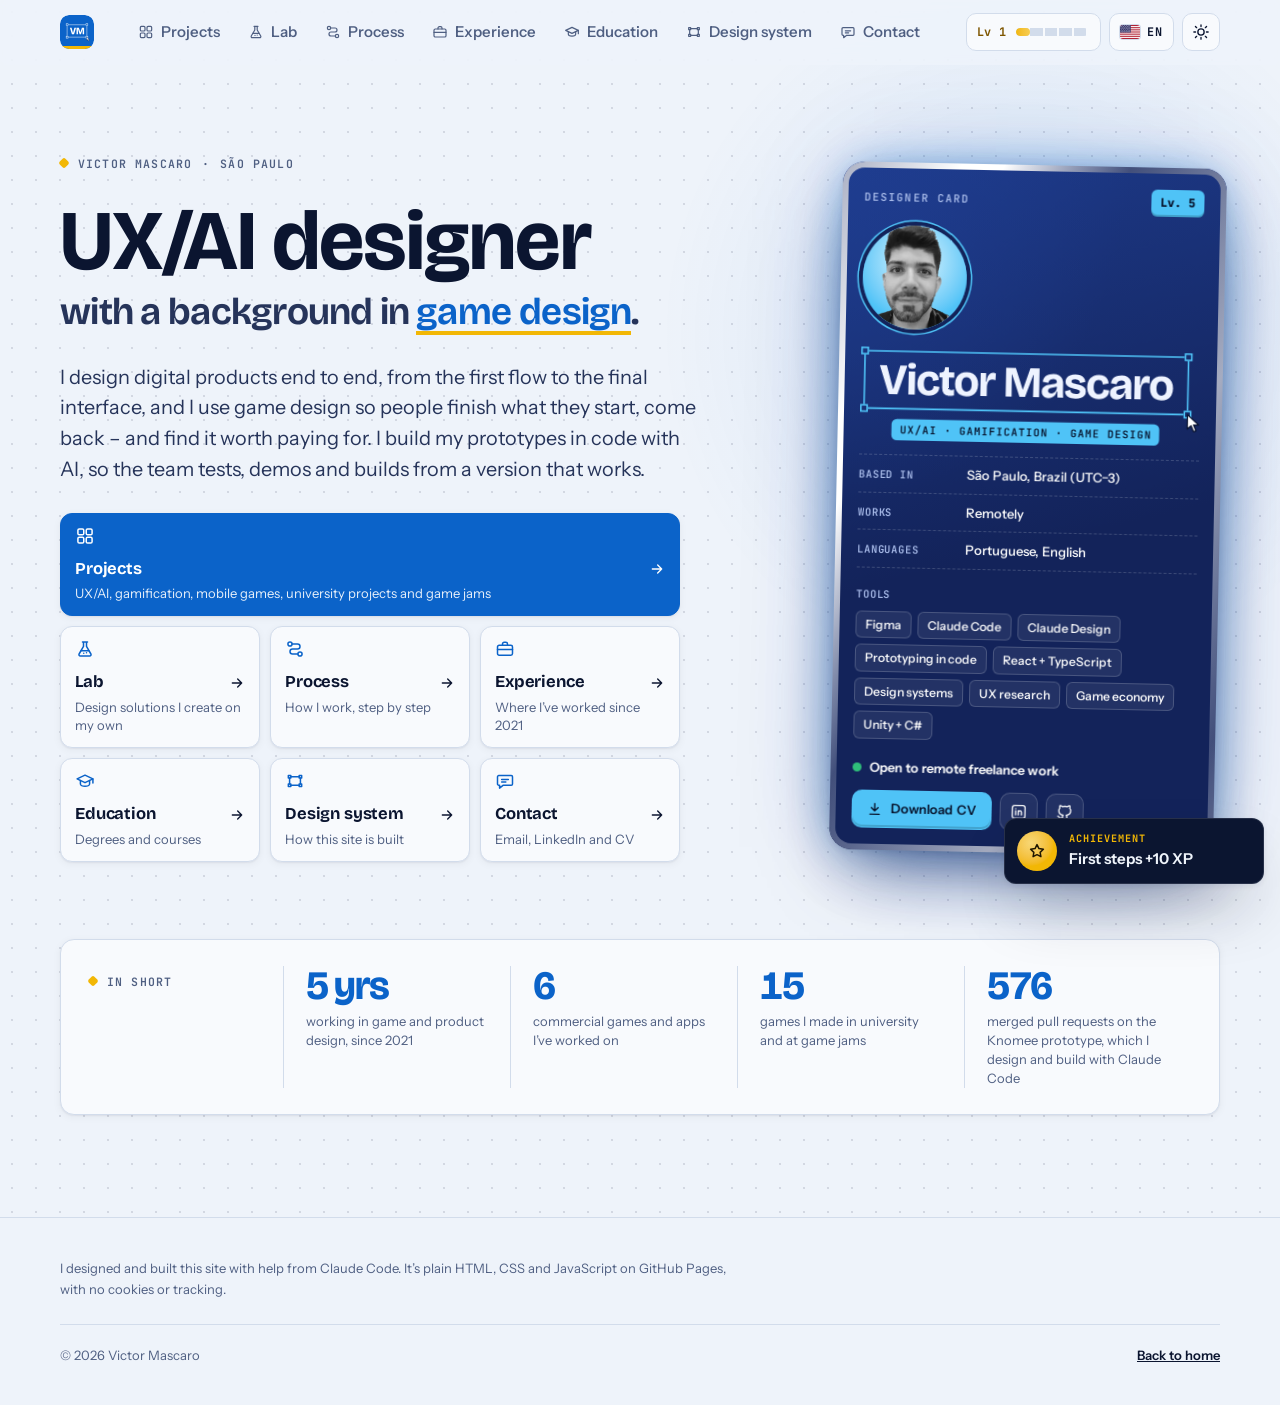
==== index.html @ 238f0afb "Hero intro: people come back – and find it worth paying for EN and PT, plus the design system tab's " ====
<!doctype html>
<html lang="en">
<head>
<meta charset="utf-8">
<meta name="viewport" content="width=device-width, initial-scale=1, viewport-fit=cover">
<title>Victor Mascaro · UX/AI Designer</title>
<meta name="claude:viewport-fit-sides" content="cover">
<meta name="description" content="UX/AI designer in São Paulo with a background in game design. Currently working on Knomee, a fintech product for financial advisors.">
<meta property="og:type" content="website">
<meta property="og:title" content="Victor Mascaro · UX/AI Designer">
<meta property="og:description" content="UX/AI designer in São Paulo with a background in game design. Currently working on Knomee, a fintech product for financial advisors.">
<meta property="og:image" content="https://victor-mascaro-ux.github.io/my-portfolio/assets/brand/social/og-image.png">
<meta property="og:image:width" content="1200">
<meta property="og:image:height" content="630">
<meta property="og:image:alt" content="Victor Mascaro: UX/AI, Gamification, Game Design">
<meta property="og:url" content="https://victor-mascaro-ux.github.io/my-portfolio/">
<meta name="twitter:card" content="summary_large_image">
<meta name="twitter:image" content="https://victor-mascaro-ux.github.io/my-portfolio/assets/brand/social/og-image.png">
<link rel="icon" href="assets/brand/favicon/favicon.ico" sizes="32x32">
<link rel="icon" href="assets/brand/favicon/favicon.svg" type="image/svg+xml">
<link rel="apple-touch-icon" href="assets/brand/favicon/apple-touch-icon.png">
<link rel="manifest" href="assets/brand/favicon/site.webmanifest">
<meta name="theme-color" content="#EEF3FA">
<meta name="theme-color" media="(prefers-color-scheme: dark)" content="#0A1430">
<link rel="preload" href="assets/fonts/bricolage-grotesque-latin-standard-normal.woff2" as="font" type="font/woff2" crossorigin>
<link rel="preload" href="assets/fonts/instrument-sans-latin-standard-normal.woff2" as="font" type="font/woff2" crossorigin>
<link rel="stylesheet" href="assets/css/main.css?v=2026-10-22zy">
<link rel="stylesheet" href="assets/css/design-system.css?v=2026-10-22zy">
<script>
  /* Apply saved theme and language before first paint (no flash). */
  (function () {
    try {
      var t = localStorage.getItem('vm-theme'); if (t === 'light' || t === 'dark') document.documentElement.setAttribute('data-theme', t);
      var l = localStorage.getItem('vm-lang') || ((navigator.language || '').toLowerCase().indexOf('pt') === 0 ? 'pt' : 'en');
      document.documentElement.setAttribute('lang', l === 'pt' ? 'pt-BR' : 'en');
      if (localStorage.getItem('vm-game') === 'off') document.documentElement.classList.add('game-off');
    } catch (e) {}
    document.documentElement.classList.add('js');
    try { if (!window.matchMedia('(prefers-reduced-motion: reduce)').matches) document.documentElement.classList.add('intro'); } catch (e) {}
  })();
</script>
</head>
<body>
  <div class="page-glow" aria-hidden="true"></div>
<a class="skip" href="#main" data-i18n="skip">Skip to content</a>

<!-- ============ HUD (sticky header) ============ -->
<header class="hud" id="hud">
  <div class="hud-inner wrap">
    <a class="brand vm-brand" href="#top" aria-label="Victor Mascaro: UX/AI, Gamification, Game Design. Back to top">
      <img class="brand-mark" src="assets/brand/svg/vm-app-icon.svg" alt="" width="34" height="34">
    </a>
    <nav class="hud-nav" aria-label="Primary">
      <a href="#work"><svg class="nav-icon" viewBox="0 0 24 24" aria-hidden="true"><rect x="3.5" y="3.5" width="7" height="7" rx="1.6"/><rect x="13.5" y="3.5" width="7" height="7" rx="1.6"/><rect x="3.5" y="13.5" width="7" height="7" rx="1.6"/><rect x="13.5" y="13.5" width="7" height="7" rx="1.6"/></svg><span data-i18n="nav.work">Projects</span></a>
      <a href="#lab"><svg class="nav-icon" viewBox="0 0 24 24" aria-hidden="true"><path d="M9 3.5h6M10.2 3.5v5.4L4.9 18a1.7 1.7 0 0 0 1.5 2.5h11.2a1.7 1.7 0 0 0 1.5-2.5l-5.3-9.1V3.5"/><path d="M7.4 14h9.2M10.5 17.2h.01M13.8 16.6h.01"/></svg><span data-i18n="nav.lab">Lab</span></a>
      <a href="#process"><svg class="nav-icon" viewBox="0 0 24 24" aria-hidden="true"><circle cx="6" cy="6" r="2.5"/><circle cx="18" cy="18" r="2.5"/><path d="M8.5 6H15a3 3 0 0 1 0 6H9a3 3 0 0 0 0 6h6.5"/></svg><span data-i18n="nav.process">Process</span></a>
      <a href="#experience"><svg class="nav-icon" viewBox="0 0 24 24" aria-hidden="true"><rect x="3" y="7.5" width="18" height="12" rx="2"/><path d="M9 7.5V6a2 2 0 0 1 2-2h2a2 2 0 0 1 2 2v1.5M3 12.5h18"/></svg><span data-i18n="nav.experience">Experience</span></a>
      <a href="#skills"><svg class="nav-icon" viewBox="0 0 24 24" aria-hidden="true"><path d="M2.5 9.5 12 5l9.5 4.5L12 14z"/><path d="M6.5 11.5v4c0 1.4 2.5 2.8 5.5 2.8s5.5-1.4 5.5-2.8v-4M21.5 9.5v5"/></svg><span data-i18n="nav.skills">Education</span></a>
      <a href="#system"><svg class="nav-icon" viewBox="0 0 24 24" aria-hidden="true"><path d="M7 7h10M7 17h10M5.5 8.5v7M18.5 8.5v7"/><path d="M4 5.5h3v3H4zM17 5.5h3v3h-3zM4 15.5h3v3H4zM17 15.5h3v3h-3z"/></svg><span data-i18n="nav.system">Design system</span></a>
      <a href="#contact"><svg class="nav-icon" viewBox="0 0 24 24" aria-hidden="true"><path d="M4.5 5.5h15a1.5 1.5 0 0 1 1.5 1.5v8.5a1.5 1.5 0 0 1-1.5 1.5H10l-4.5 3.5V17h-1A1.5 1.5 0 0 1 3 15.5V7a1.5 1.5 0 0 1 1.5-1.5z"/><path d="M8 10.2h8M8 13.2h5"/></svg><span data-i18n="nav.contact">Contact</span></a>
    </nav>
    <div class="hud-tools">
      <button class="xp-btn game" id="xpBtn" type="button" aria-haspopup="dialog" aria-controls="questlog">
        <span class="xp-level" id="xpLevel">Lv 1</span>
        <span class="xp-track" aria-hidden="true"><span class="xp-fill" id="xpFill"></span></span>
        <span class="sr-only" id="xpLabel">Quest log</span>
      </button>
      <button class="tool xp-on" id="xpOn" type="button"><svg viewBox="0 0 24 24" aria-hidden="true"><path d="M12 3.5v8"/><path d="M7.2 6.4a7.5 7.5 0 1 0 9.6 0"/></svg><span data-i18n="quest.show">Turn on XP</span></button>
      <button class="tool lang-btn" id="langBtn" type="button" aria-label="EN, switch to Portuguese">
        <img class="lang-flag flag-br" src="assets/img/flags/br.webp" alt="" width="20" height="14">
        <img class="lang-flag flag-us" src="assets/img/flags/us.svg" alt="" width="20" height="14">
        <span class="lang-code" id="langCode">EN</span>
      </button>
      <button class="tool icon" id="themeBtn" type="button" aria-label="Switch theme">
        <svg class="i-sun" viewBox="0 0 24 24" aria-hidden="true"><circle cx="12" cy="12" r="4.2"/><path d="M12 2.5v2.2M12 19.3v2.2M4.6 4.6l1.6 1.6M17.8 17.8l1.6 1.6M2.5 12h2.2M19.3 12h2.2M4.6 19.4l1.6-1.6M17.8 6.2l1.6-1.6"/></svg>
        <svg class="i-moon" viewBox="0 0 24 24" aria-hidden="true"><path d="M20 14.6A8.2 8.2 0 0 1 9.4 4a8.2 8.2 0 1 0 10.6 10.6Z"/></svg>
      </button>
      <button class="tool icon menu-btn" id="menuBtn" type="button" aria-expanded="false" aria-controls="mobileNav" aria-label="Menu">
        <svg viewBox="0 0 24 24" aria-hidden="true"><path d="M4 7h16M4 12h16M4 17h10"/></svg>
      </button>
    </div>
  </div>
  <nav class="mobile-nav" id="mobileNav" aria-label="Primary" hidden>
    <a href="#work"><svg class="nav-icon" viewBox="0 0 24 24" aria-hidden="true"><rect x="3.5" y="3.5" width="7" height="7" rx="1.6"/><rect x="13.5" y="3.5" width="7" height="7" rx="1.6"/><rect x="3.5" y="13.5" width="7" height="7" rx="1.6"/><rect x="13.5" y="13.5" width="7" height="7" rx="1.6"/></svg><span data-i18n="nav.work">Projects</span></a>
    <a href="#lab"><svg class="nav-icon" viewBox="0 0 24 24" aria-hidden="true"><path d="M9 3.5h6M10.2 3.5v5.4L4.9 18a1.7 1.7 0 0 0 1.5 2.5h11.2a1.7 1.7 0 0 0 1.5-2.5l-5.3-9.1V3.5"/><path d="M7.4 14h9.2M10.5 17.2h.01M13.8 16.6h.01"/></svg><span data-i18n="nav.lab">Lab</span></a>
    <a href="#process"><svg class="nav-icon" viewBox="0 0 24 24" aria-hidden="true"><circle cx="6" cy="6" r="2.5"/><circle cx="18" cy="18" r="2.5"/><path d="M8.5 6H15a3 3 0 0 1 0 6H9a3 3 0 0 0 0 6h6.5"/></svg><span data-i18n="nav.process">Process</span></a>
    <a href="#experience"><svg class="nav-icon" viewBox="0 0 24 24" aria-hidden="true"><rect x="3" y="7.5" width="18" height="12" rx="2"/><path d="M9 7.5V6a2 2 0 0 1 2-2h2a2 2 0 0 1 2 2v1.5M3 12.5h18"/></svg><span data-i18n="nav.experience">Experience</span></a>
    <a href="#skills"><svg class="nav-icon" viewBox="0 0 24 24" aria-hidden="true"><path d="M2.5 9.5 12 5l9.5 4.5L12 14z"/><path d="M6.5 11.5v4c0 1.4 2.5 2.8 5.5 2.8s5.5-1.4 5.5-2.8v-4M21.5 9.5v5"/></svg><span data-i18n="nav.skills">Education</span></a>
    <a href="#system"><svg class="nav-icon" viewBox="0 0 24 24" aria-hidden="true"><path d="M7 7h10M7 17h10M5.5 8.5v7M18.5 8.5v7"/><path d="M4 5.5h3v3H4zM17 5.5h3v3h-3zM4 15.5h3v3H4zM17 15.5h3v3h-3z"/></svg><span data-i18n="nav.system">Design system</span></a>
    <a href="#contact"><svg class="nav-icon" viewBox="0 0 24 24" aria-hidden="true"><path d="M4.5 5.5h15a1.5 1.5 0 0 1 1.5 1.5v8.5a1.5 1.5 0 0 1-1.5 1.5H10l-4.5 3.5V17h-1A1.5 1.5 0 0 1 3 15.5V7a1.5 1.5 0 0 1 1.5-1.5z"/><path d="M8 10.2h8M8 13.2h5"/></svg><span data-i18n="nav.contact">Contact</span></a>
  </nav>
</header>

<main id="main">
  <!-- ============ Hero ============ -->
  <div class="hero-zone" data-tab="home">
  <section class="hero wrap" id="top" aria-labelledby="heroTitle">
    <div class="hero-copy">
      <p class="eyebrow" data-i18n="hero.eyebrow">Victor Mascaro · São Paulo</p>
      <h1 class="hero-title" id="heroTitle">
        <span class="ht-main" data-i18n="hero.title.a">UX/AI designer</span>
        <span class="ht-sub"><span data-i18n="hero.title.s2">with a background in </span><span class="xp-underline"><span data-i18n="hero.title.b">game design</span></span><span class="ht-dot">.</span></span>
      </h1>
      <p class="hero-lede" data-i18n="hero.lede">I design digital products end to end, from the first flow to the final interface, and I use game design so people finish what they start, come back – and find it worth paying for. I build my prototypes in code with AI, so the team tests, demos and builds from a version that works.</p>
      <nav class="hero-tabs" aria-label="Sections">
        <a class="hero-tab is-primary is-wide" href="#work"><svg class="ht-icon" viewBox="0 0 24 24" aria-hidden="true"><rect x="3.5" y="3.5" width="7" height="7" rx="1.6"/><rect x="13.5" y="3.5" width="7" height="7" rx="1.6"/><rect x="3.5" y="13.5" width="7" height="7" rx="1.6"/><rect x="13.5" y="13.5" width="7" height="7" rx="1.6"/></svg><strong><span data-i18n="nav.work">Projects</span><svg viewBox="0 0 24 24" aria-hidden="true"><path d="M5 12h14M13 6l6 6-6 6"/></svg></strong><span data-i18n="hero.tab.work">UX/AI, gamification, mobile games, university projects and game jams</span></a>
        <a class="hero-tab" href="#lab"><svg class="ht-icon" viewBox="0 0 24 24" aria-hidden="true"><path d="M9 3.5h6M10.2 3.5v5.4L4.9 18a1.7 1.7 0 0 0 1.5 2.5h11.2a1.7 1.7 0 0 0 1.5-2.5l-5.3-9.1V3.5"/><path d="M7.4 14h9.2M10.5 17.2h.01M13.8 16.6h.01"/></svg><strong><span data-i18n="nav.lab">Lab</span><svg viewBox="0 0 24 24" aria-hidden="true"><path d="M5 12h14M13 6l6 6-6 6"/></svg></strong><span data-i18n="hero.tab.lab">Design solutions I create on my own</span></a>
        <a class="hero-tab" href="#process"><svg class="ht-icon" viewBox="0 0 24 24" aria-hidden="true"><circle cx="6" cy="6" r="2.5"/><circle cx="18" cy="18" r="2.5"/><path d="M8.5 6H15a3 3 0 0 1 0 6H9a3 3 0 0 0 0 6h6.5"/></svg><strong><span data-i18n="nav.process">Process</span><svg viewBox="0 0 24 24" aria-hidden="true"><path d="M5 12h14M13 6l6 6-6 6"/></svg></strong><span data-i18n="hero.tab.process">How I work, step by step</span></a>
        <a class="hero-tab" href="#experience"><svg class="ht-icon" viewBox="0 0 24 24" aria-hidden="true"><rect x="3" y="7.5" width="18" height="12" rx="2"/><path d="M9 7.5V6a2 2 0 0 1 2-2h2a2 2 0 0 1 2 2v1.5M3 12.5h18"/></svg><strong><span data-i18n="nav.experience">Experience</span><svg viewBox="0 0 24 24" aria-hidden="true"><path d="M5 12h14M13 6l6 6-6 6"/></svg></strong><span data-i18n="hero.tab.experience">Where I’ve worked since 2021</span></a>
        <a class="hero-tab" href="#skills"><svg class="ht-icon" viewBox="0 0 24 24" aria-hidden="true"><path d="M2.5 9.5 12 5l9.5 4.5L12 14z"/><path d="M6.5 11.5v4c0 1.4 2.5 2.8 5.5 2.8s5.5-1.4 5.5-2.8v-4M21.5 9.5v5"/></svg><strong><span data-i18n="nav.skills">Education</span><svg viewBox="0 0 24 24" aria-hidden="true"><path d="M5 12h14M13 6l6 6-6 6"/></svg></strong><span data-i18n="hero.tab.skills">Degrees and courses</span></a>
        <a class="hero-tab" href="#system"><svg class="ht-icon" viewBox="0 0 24 24" aria-hidden="true"><path d="M7 7h10M7 17h10M5.5 8.5v7M18.5 8.5v7"/><path d="M4 5.5h3v3H4zM17 5.5h3v3h-3zM4 15.5h3v3H4zM17 15.5h3v3h-3z"/></svg><strong><span data-i18n="nav.system">Design system</span><svg viewBox="0 0 24 24" aria-hidden="true"><path d="M5 12h14M13 6l6 6-6 6"/></svg></strong><span data-i18n="hero.tab.system">How this site is built</span></a>
        <a class="hero-tab" href="#contact"><svg class="ht-icon" viewBox="0 0 24 24" aria-hidden="true"><path d="M4.5 5.5h15a1.5 1.5 0 0 1 1.5 1.5v8.5a1.5 1.5 0 0 1-1.5 1.5H10l-4.5 3.5V17h-1A1.5 1.5 0 0 1 3 15.5V7a1.5 1.5 0 0 1 1.5-1.5z"/><path d="M8 10.2h8M8 13.2h5"/></svg><strong><span data-i18n="nav.contact">Contact</span><svg viewBox="0 0 24 24" aria-hidden="true"><path d="M5 12h14M13 6l6 6-6 6"/></svg></strong><span data-i18n="hero.tab.contact">Email, LinkedIn and CV</span></a>
      </nav>
    </div>

    <div class="hero-card-wrap">
      <article class="player-card" id="playerCard" aria-label="Victor Mascaro, designer card">
        <div class="pc-holo" aria-hidden="true"></div>
        <div class="pc-top">
          <span class="pc-rarity" data-i18n="card.rarity">Designer Card</span>
          <span class="pc-level" title="5 years shipping products"><span data-i18n="card.level">Lv. 5</span></span>
        </div>
        <div class="pc-portrait">
          <img src="assets/img/victor.webp" alt="Portrait of Victor Mascaro" width="340" height="340">
        </div>
        <div class="pc-id">
          <h2 class="pc-name pc-logo"><img src="assets/brand/svg/vm-primary-dark.svg" alt="Victor Mascaro: UX/AI, Gamification, Game Design" width="781" height="213"></h2>
        </div>
        <dl class="pc-stats">
          <div><dt data-i18n="card.base">Based in</dt><dd data-i18n="card.baseV">São Paulo, Brazil (UTC−3)</dd></div>
          <div><dt data-i18n="card.works">Works</dt><dd data-i18n="card.worksV">Remotely</dd></div>
          <div><dt data-i18n="card.langs">Languages</dt><dd data-i18n="card.langsV">Portuguese, English</dd></div>
        </dl>
        <div class="pc-loadout">
          <p class="pc-label" data-i18n="card.loadout">Tools</p>
          <ul class="chips" id="loadout"></ul>
        </div>
        <div class="pc-foot">
          <p class="pc-status"><span class="dot" aria-hidden="true"></span><span data-i18n="card.statusV">Open to remote freelance work</span></p>
          <div class="pc-actions">
            <a class="btn btn-small btn-card" id="cardCv" href="assets/cv/Victor-Mascaro-CV-EN.pdf?v=2026-10-22e" target="_blank" rel="noopener">
              <svg viewBox="0 0 24 24" aria-hidden="true"><path d="M12 4v11M7 10l5 5 5-5M5 20h14"/></svg>
              <span data-i18n="card.cv">Download CV</span></a>
            <a class="pc-social" data-social="linkedin" href="https://www.linkedin.com/in/victor-mascaro/" target="_blank" rel="noopener" aria-label="LinkedIn" title="LinkedIn"><svg viewBox="0 0 24 24" aria-hidden="true"><rect x="3.5" y="3.5" width="17" height="17" rx="3"/><path d="M8 10.5V16M8 7.8v.1M11.5 16v-3.2c0-1.4 1-2.3 2.2-2.3s2 .9 2 2.3V16M11.5 10.5V16"/></svg></a>
            <a class="pc-social" data-social="github" href="https://github.com/victor-mascaro-ux" target="_blank" rel="noopener" aria-label="GitHub" title="GitHub"><svg viewBox="0 0 24 24" aria-hidden="true"><path d="M9 19c-4 1.3-4-2-6-2.5M15 21v-3.4a3 3 0 0 0-.8-2.3c2.8-.3 5.8-1.4 5.8-6.2a4.8 4.8 0 0 0-1.3-3.3 4.5 4.5 0 0 0-.1-3.3s-1-.3-3.4 1.3a11.6 11.6 0 0 0-6.2 0C6.6 2.2 5.6 2.5 5.6 2.5a4.5 4.5 0 0 0-.1 3.3 4.8 4.8 0 0 0-1.3 3.3c0 4.8 3 5.9 5.8 6.2a3 3 0 0 0-.8 2.3V21"></path></svg></a>
          </div>
        </div>
      </article>
    </div>
  </section>

  <!-- ============ 60-second version ============ -->
  <section class="short wrap" aria-labelledby="shortTitle">
    <div class="short-inner">
      <h2 class="short-title eyebrow" id="shortTitle" data-i18n="short.title">In short</h2>
      <ul class="short-list">
        <li><strong data-i18n="short.1.v">5 yrs</strong><span data-i18n="short.1.l">working in game and product design, since 2021</span></li>
        <li><strong data-i18n="short.2.v">6</strong><span data-i18n="short.2.l">commercial games and apps I’ve worked on</span></li>
        <li><strong data-i18n="short.3.v">15</strong><span data-i18n="short.3.l">games I made in university and at game jams</span></li>
        <li><strong data-i18n="short.4.v">643</strong><span data-i18n="short.4.l">merged pull requests on the Knomee prototype, which I design and build with Claude Code</span></li>
      </ul>
    </div>
  </section>
  </div>

  <!-- ============ Projects (#work) ============ -->
  <section class="work wrap" id="work" data-tab="work" hidden aria-labelledby="workTitle">
    <header class="section-head">
      <p class="eyebrow" data-i18n="work.eyebrow">Projects</p>
      <h2 class="section-title" id="workTitle"><span class="title-icon" aria-hidden="true"><svg class="" viewBox="0 0 24 24" aria-hidden="true"><rect x="3.5" y="3.5" width="7" height="7" rx="1.6"/><rect x="13.5" y="3.5" width="7" height="7" rx="1.6"/><rect x="3.5" y="13.5" width="7" height="7" rx="1.6"/><rect x="13.5" y="13.5" width="7" height="7" rx="1.6"/></svg></span><span data-i18n="work.title">Professional projects</span></h2>
      <p class="section-lede" data-i18n="work.lede">Work I did for companies and studios, and projects from my game design degree. Each one has a short write-up: the context, what I did, and the result.</p>
      <nav class="work-jump" id="workJump" aria-label="Project sections">
        <a href="#work-knomee"><span class="wj-icon" aria-hidden="true"><svg viewBox="0 0 24 24"><rect x="3" y="4" width="18" height="14" rx="2.5"/><path d="M3 8.5h18M6.5 6.2h.01M9 6.2h.01"/><path d="m12.5 11.5 5 1.9-2.1.9-.9 2.1z"/></svg></span><span data-i18n="work.knomee.title">UX/AI</span><span class="wj-n" data-jump="knomee"></span></a>
        <a href="#work-gamification"><span class="wj-icon" aria-hidden="true"><svg viewBox="0 0 24 24"><path d="M8 4h8v5a4 4 0 0 1-8 0z"/><path d="M8 6H5.5a2.5 2.5 0 0 0 2.6 3.4M16 6h2.5a2.5 2.5 0 0 1-2.6 3.4"/><path d="M12 13v3.5M8.5 20h7l-.7-3.5H9.2z"/></svg></span><span data-i18n="work.gamification.title">Gamification</span><span class="wj-n" data-jump="gamification"></span></a>
        <a href="#work-games"><span class="wj-icon" aria-hidden="true"><svg viewBox="0 0 24 24"><path d="M7.5 7h9a4.5 4.5 0 0 1 4.4 5.4l-.9 4.3a2.3 2.3 0 0 1-3.9 1.1L14 15.5h-4l-2.1 2.3a2.3 2.3 0 0 1-3.9-1.1l-.9-4.3A4.5 4.5 0 0 1 7.5 7z"/><path d="M8 10v3M6.5 11.5h3"/><path d="M15.5 10.5h.01M17 12.5h.01"/></svg></span><span data-i18n="work.games.title">Mobile games</span><span class="wj-n" data-jump="games"></span></a>
        <a href="#work-side"><span class="wj-icon" aria-hidden="true"><svg viewBox="0 0 24 24"><path d="M2.5 9.5 12 5l9.5 4.5L12 14z"/><path d="M6.5 11.5v4c0 1.4 2.5 2.8 5.5 2.8s5.5-1.4 5.5-2.8v-4M21.5 9.5v5"/></svg></span><span data-i18n="work.side.title">University projects and game jams</span><span class="wj-n" data-jump="side"></span></a>
      </nav>
    </header>

    <div class="work-group" id="work-knomee">
      <div class="group-head">
        <h3 class="group-title"><span class="group-icon" aria-hidden="true"><svg viewBox="0 0 24 24"><rect x="3" y="4" width="18" height="14" rx="2.5"/><path d="M3 8.5h18M6.5 6.2h.01M9 6.2h.01"/><path d="m12.5 11.5 5 1.9-2.1.9-.9 2.1z"/></svg></span><span data-i18n="work.knomee.title">UX/AI</span> <span class="group-meta" data-i18n="work.knomee.meta">Knomee · 2024 to now</span></h3>
        <p class="group-lede" data-i18n="work.knomee.lede">Knomee helps financial advisors get to know their clients before the first meeting. I work on both sides of the product: the app clients fill in and the dashboard advisors use. I design its AI features, like a voice shortcut in the client app, and build the prototype with AI.</p>
      </div>
      <div class="grid-knomee" id="gridKnomee"></div>
    </div>

    <div class="work-group" id="work-gamification">
      <div class="group-head">
        <h3 class="group-title"><span class="group-icon" aria-hidden="true"><svg viewBox="0 0 24 24"><path d="M8 4h8v5a4 4 0 0 1-8 0z"/><path d="M8 6H5.5a2.5 2.5 0 0 0 2.6 3.4M16 6h2.5a2.5 2.5 0 0 1-2.6 3.4"/><path d="M12 13v3.5M8.5 20h7l-.7-3.5H9.2z"/></svg></span><span data-i18n="work.gamification.title">Gamification</span> <span class="group-meta" data-i18n="work.gamification.meta">Betsie · 2024</span></h3>
        <p class="group-lede" data-i18n="work.gamification.lede">Betsie is a social betting app from an early-stage US startup. As a consultant, I redesigned its UI and added gamification (onboarding, scoring and feedback) to give users a reason to keep coming back, then delivered a clickable prototype and a showcase video for the pitch.</p>
      </div>
      <div class="grid-gamification" id="gridGamification"></div>
    </div>

    <div class="work-group" id="work-games">
      <div class="group-head">
        <h3 class="group-title"><span class="group-icon" aria-hidden="true"><svg viewBox="0 0 24 24"><path d="M7.5 7h9a4.5 4.5 0 0 1 4.4 5.4l-.9 4.3a2.3 2.3 0 0 1-3.9 1.1L14 15.5h-4l-2.1 2.3a2.3 2.3 0 0 1-3.9-1.1l-.9-4.3A4.5 4.5 0 0 1 7.5 7z"/><path d="M8 10v3M6.5 11.5h3"/><path d="M15.5 10.5h.01M17 12.5h.01"/></svg></span><span data-i18n="work.games.title">Mobile games</span> <span class="group-meta" data-i18n="work.games.meta">By Aliens and Lumen Games · 2021 to 2025</span></h3>
        <p class="group-lede" data-i18n="work.games.lede">At By Aliens I was a game and UX designer on four live games, working mostly on systems, economy, events and onboarding. Before that, I was producer and game designer on Hemp Paradise at Lumen Games.</p>
      </div>
      <div class="grid-games" id="gridGames"></div>
    </div>

    <div class="work-group" id="work-side">
      <div class="group-head">
        <h3 class="group-title"><span class="group-icon" aria-hidden="true"><svg viewBox="0 0 24 24"><path d="M2.5 9.5 12 5l9.5 4.5L12 14z"/><path d="M6.5 11.5v4c0 1.4 2.5 2.8 5.5 2.8s5.5-1.4 5.5-2.8v-4M21.5 9.5v5"/></svg></span><span data-i18n="work.side.title">University projects and game jams</span></h3>
        <p class="group-lede" data-i18n="work.side.lede">Games I made during my game design degree, alone or in small teams.</p>
      </div>
      <ul class="side-list" id="sideList"></ul>
    </div>
  </section>

  <!-- ============ Lab (#lab) ============ -->
  <section class="lab wrap" id="lab" data-tab="lab" hidden aria-labelledby="labTitle">
    <header class="section-head">
      <p class="eyebrow" data-i18n="lab.eyebrow">Lab</p>
      <h2 class="section-title" id="labTitle"><span class="title-icon" aria-hidden="true"><svg viewBox="0 0 24 24" aria-hidden="true"><path d="M9 3.5h6M10.2 3.5v5.4L4.9 18a1.7 1.7 0 0 0 1.5 2.5h11.2a1.7 1.7 0 0 0 1.5-2.5l-5.3-9.1V3.5"/><path d="M7.4 14h9.2M10.5 17.2h.01M13.8 16.6h.01"/></svg></span><span data-i18n="lab.title">Design solutions I create on my own</span></h2>
      <p class="section-lede" data-i18n="lab.lede">Digital products with AI, each built around a real-world problem I researched. I design and build them end to end, outside client work, as working prototypes that run in your browser.</p>
    </header>
    <div class="grid-lab" id="gridLab"></div>
    <aside class="lab-offer" aria-labelledby="labOfferTitle">
      <div class="lo-copy">
        <p class="eyebrow" data-i18n="lab.offer.eyebrow">Custom solution</p>
        <h3 class="lo-title" id="labOfferTitle" data-i18n="lab.offer.title">Want one of these for you or your company?</h3>
        <p class="lo-lede" data-i18n="lab.offer.lede">Bring me a problem. I’ll research it, design the experience and build the real digital solution, end to end.</p>
        <ol class="lo-steps">
          <li><span class="lo-step-icon" aria-hidden="true"><svg viewBox="0 0 24 24" aria-hidden="true"><path d="M4.5 5.5h15a1.5 1.5 0 0 1 1.5 1.5v8.5a1.5 1.5 0 0 1-1.5 1.5H10l-4.5 3.5V17h-1A1.5 1.5 0 0 1 3 15.5V7a1.5 1.5 0 0 1 1.5-1.5z"/><path d="M8 10.2h8M8 13.2h5"/></svg></span><span class="lo-step-text"><strong data-i18n="lab.offer.s1.t">You bring the problem</strong><span data-i18n="lab.offer.s1.d">A call or an email is enough to start.</span></span></li>
          <li><span class="lo-step-icon" aria-hidden="true"><svg viewBox="0 0 24 24" aria-hidden="true"><circle cx="10.5" cy="10.5" r="6.5"/><path d="M15.5 15.5 20 20"/></svg></span><span class="lo-step-text"><strong data-i18n="lab.offer.s2.t">I research it</strong><span data-i18n="lab.offer.s2.d">Who has the problem, why it happens and what already exists.</span></span></li>
          <li><span class="lo-step-icon" aria-hidden="true"><svg viewBox="0 0 24 24" aria-hidden="true"><path d="M12 3v4M12 17v4M3 12h4M17 12h4M6 6l2.5 2.5M15.5 15.5L18 18M6 18l2.5-2.5M15.5 8.5L18 6"/></svg></span><span class="lo-step-text"><strong data-i18n="lab.offer.s3.t">You get the real solution</strong><span data-i18n="lab.offer.s3.d">A digital product, designed and built end to end.</span></span></li>
        </ol>
        <div class="lo-actions">
          <a class="btn btn-primary" href="#contact"><svg viewBox="0 0 24 24" aria-hidden="true"><path d="M4.5 5.5h15a1.5 1.5 0 0 1 1.5 1.5v8.5a1.5 1.5 0 0 1-1.5 1.5H10l-4.5 3.5V17h-1A1.5 1.5 0 0 1 3 15.5V7a1.5 1.5 0 0 1 1.5-1.5z"/><path d="M8 10.2h8M8 13.2h5"/></svg><span data-i18n="lab.cta.btn">Contact me</span></a>
          <span class="lo-note" data-i18n="lab.offer.note">Remote, in English or Portuguese.</span>
        </div>
      </div>
      <div class="lo-art" aria-hidden="true">
        <div class="lo-phone">
          <span class="lo-notch"></span>
          <span class="lo-b lo-head" style="--i: 0"></span>
          <span class="lo-b lo-hero" style="--i: 1"><span class="lo-b lo-line" style="--i: 2"></span><span class="lo-b lo-line is-short" style="--i: 3"></span></span>
          <span class="lo-b lo-row" style="--i: 4"></span>
          <span class="lo-b lo-row" style="--i: 5"></span>
          <span class="lo-b lo-row is-short" style="--i: 6"></span>
          <span class="lo-b lo-btn" style="--i: 7"></span>
        </div>
        <span class="lo-chip"><svg viewBox="0 0 24 24" aria-hidden="true"><path d="M12 3v4M12 17v4M3 12h4M17 12h4M6 6l2.5 2.5M15.5 15.5L18 18M6 18l2.5-2.5M15.5 8.5L18 6"/></svg><span data-i18n="lab.offer.ai">AI</span></span>
      </div>
    </aside>
  </section>

  <!-- ============ Process ============ -->
  <section class="process wrap" id="process" data-tab="process" hidden aria-labelledby="processTitle">
    <header class="section-head">
      <p class="eyebrow" data-i18n="process.eyebrow">Process</p>
      <h2 class="section-title" id="processTitle"><span class="title-icon" aria-hidden="true"><svg class="" viewBox="0 0 24 24" aria-hidden="true"><circle cx="6" cy="6" r="2.5"/><circle cx="18" cy="18" r="2.5"/><path d="M8.5 6H15a3 3 0 0 1 0 6H9a3 3 0 0 0 0 6h6.5"/></svg></span><span data-i18n="process.title">How I work</span></h2>
      <p class="section-lede" data-i18n="process.lede">Roughly the steps I follow on most projects.</p>
    </header>
    <ol class="process-list" id="processList"></ol>
  </section>

  <!-- ============ Experience ============ -->
  <section class="experience wrap" id="experience" data-tab="experience" hidden aria-labelledby="expTitle">
    <header class="section-head section-head-row">
      <div>
        <p class="eyebrow" data-i18n="exp.eyebrow">Experience</p>
        <h2 class="section-title" id="expTitle"><span class="title-icon" aria-hidden="true"><svg class="" viewBox="0 0 24 24" aria-hidden="true"><rect x="3" y="7.5" width="18" height="12" rx="2"/><path d="M9 7.5V6a2 2 0 0 1 2-2h2a2 2 0 0 1 2 2v1.5M3 12.5h18"/></svg></span><span data-i18n="exp.title">Where I’ve worked</span></h2>
      </div>
      <a class="btn btn-ghost btn-small" id="expCv" href="assets/cv/Victor-Mascaro-CV-EN.pdf?v=2026-10-22e" target="_blank" rel="noopener">
        <svg viewBox="0 0 24 24" aria-hidden="true"><path d="M12 4v11M7 10l5 5 5-5M5 20h14"/></svg>
        <span data-i18n="exp.cv">Full CV (PDF)</span></a>
    </header>
    <nav class="career" id="career" aria-label="Career path"></nav>
    <ol class="timeline" id="timeline"></ol>
  </section>

  <!-- ============ Skills ============ -->
  <section class="skills wrap" id="skills" data-tab="skills" hidden aria-labelledby="skillsTitle">
    <header class="section-head">
      <p class="eyebrow" data-i18n="skills.eyebrow">Education</p>
      <h2 class="section-title" id="skillsTitle"><span class="title-icon" aria-hidden="true"><svg class="" viewBox="0 0 24 24" aria-hidden="true"><path d="M2.5 9.5 12 5l9.5 4.5L12 14z"/><path d="M6.5 11.5v4c0 1.4 2.5 2.8 5.5 2.8s5.5-1.4 5.5-2.8v-4M21.5 9.5v5"/></svg></span><span data-i18n="skills.title">Education and courses</span></h2>
      <p class="section-lede" data-i18n="skills.lede">A degree in game design, then postgraduate studies in behavior, UX strategy and AI. That’s where the gamification, research and AI in my projects come from. Click an item to see what it covered.</p>
    </header>
    <div class="tree-layout">
      <div class="tree-col">
        <div class="tree" id="tree" role="group" aria-label="Skill tree"></div>
        <div class="courses">
          <h3 class="eyebrow" data-i18n="skills.more">Shorter courses</h3>
          <div class="course-groups" id="courseList"></div>
        </div>
      </div>
      <div class="tree-detail" id="treeDetail" aria-live="polite"></div>
    </div>
  </section>

  <!-- ============ Design system ============ -->
  <section class="system wrap" id="system" data-tab="system" hidden aria-labelledby="systemTitle">
    <header class="section-head">
      <p class="eyebrow" data-i18n="ds.eyebrow">Design system</p>
      <h2 class="section-title" id="systemTitle"><span class="title-icon" aria-hidden="true"><svg viewBox="0 0 24 24" aria-hidden="true"><path d="M7 7h10M7 17h10M5.5 8.5v7M18.5 8.5v7"/><path d="M4 5.5h3v3H4zM17 5.5h3v3h-3zM4 15.5h3v3H4zM17 15.5h3v3h-3z"/></svg></span><span data-i18n="ds.title">How this site is built</span></h2>
      <p class="section-lede" data-i18n="ds.lede">The logo, color, type, space, motion, icons and components behind this portfolio, rendered with the site’s own CSS.</p>
    </header>
    <div class="ds-layout">
<nav class="ds-toc" aria-label="Design system sections"><ol><li><a href="#ds-overview" data-i18n="ds.s.overview">Overview</a></li><li><a href="#ds-logo" data-i18n="ds.s.logo">Logo</a></li><li><a href="#ds-color" data-i18n="ds.s.color">Color</a></li><li><a href="#ds-typography" data-i18n="ds.s.type">Typography</a></li><li><a href="#ds-space" data-i18n="ds.s.space">Space</a></li><li><a href="#ds-motion" data-i18n="ds.s.motion">Motion</a></li><li><a href="#ds-icons" data-i18n="ds.s.icons">Icons</a></li><li><a href="#ds-components" data-i18n="ds.s.components">Components</a></li><li><a href="#ds-voice" data-i18n="ds.s.voice">Voice</a></li><li><a href="#ds-accessibility" data-i18n="ds.s.a11y">Accessibility</a></li></ol></nav>
<div class="ds-content">
<section class="ds-section" id="ds-overview" aria-labelledby="h-ds-overview">
<div class="group-head"><h3 class="group-title" id="h-ds-overview"><span class="group-icon" aria-hidden="true"><svg viewBox="0 0 24 24"><path d="M12 3.5 3 8l9 4.5L21 8z"/><path d="m3 12 9 4.5 9-4.5M3 16l9 4.5 9-4.5"/></svg></span><span data-i18n="ds.s.overview">Overview</span></h3><p class="group-lede" data-i18n="ds.h.overview">Four principles behind every page</p></div>
<img class="ds-on-light ds-hero-logo" src="assets/brand/svg/vm-primary-light.svg" alt="Victor Mascaro: UX/AI, Gamification, Game Design" width="781" height="213" loading="lazy"><img class="ds-on-dark ds-hero-logo" src="assets/brand/svg/vm-primary-dark.svg" alt="Victor Mascaro: UX/AI, Gamification, Game Design" width="781" height="213" loading="lazy"><p class="ds-p" data-i18n="ds.ov.intro">This tab documents the design language of this portfolio: its logo, color, type, space, motion, icons and components. Everything on it is rendered with the site’s own CSS, and every value is read from that CSS when the page loads, so it can’t drift from the tabs it describes.</p><div class="ds-grid" style="margin-top: 24px; grid-template-columns: repeat(auto-fill, minmax(min(100%, 320px), 1fr))"><article class="ds-card"><h4 class="ds-h4" data-i18n="ds.ov.1.t">Plain and concrete</h4><p data-i18n="ds.ov.1.d">First person and specific, with no slogans. Every number says what it measured and whether it was measured, projected or estimated.</p></article><article class="ds-card"><h4 class="ds-h4" data-i18n="ds.ov.2.t">Game as a light layer</h4><p data-i18n="ds.ov.2.d">XP, quests and the designer card sit on top of the portfolio as decoration. Nothing is locked, and the game layer can be switched off.</p></article><article class="ds-card"><h4 class="ds-h4" data-i18n="ds.ov.3.t">Built in code</h4><p data-i18n="ds.ov.3.d">Plain HTML, CSS and JavaScript on GitHub Pages, with no framework and no build step. Prototypes are built in code too, with Claude Code.</p></article><article class="ds-card"><h4 class="ds-h4" data-i18n="ds.ov.4.t">One focus per block</h4><p data-i18n="ds.ov.4.d">Text sits on the page, divided by space. Only a block’s main point gets a card, and only a word or two of it gets a highlight.</p></article></div>
</section>
<section class="ds-section" id="ds-logo" aria-labelledby="h-ds-logo">
<div class="group-head"><h3 class="group-title" id="h-ds-logo"><span class="group-icon" aria-hidden="true"><svg viewBox="0 0 24 24"><path d="M7 7h10M7 17h10M5.5 8.5v7M18.5 8.5v7"/><path d="M4 5.5h3v3H4zM17 5.5h3v3h-3zM4 15.5h3v3H4zM17 15.5h3v3h-3z"/></svg></span><span data-i18n="ds.s.logo">Logo</span></h3><p class="group-lede" data-i18n="ds.h.logo">Selection: the name in a selection frame</p></div>
<div class="ds-sub"><h4 class="ds-h3" data-i18n="ds.logo.s.versions">Versions</h4><div class="ds-grid"><figure class="ds-figure"><div class="ds-plate "><img class="ds-on-light " src="assets/brand/svg/vm-primary-light.svg" alt="Victor Mascaro: UX/AI, Gamification, Game Design" width="781" height="213" loading="lazy"><img class="ds-on-dark " src="assets/brand/svg/vm-primary-dark.svg" alt="Victor Mascaro: UX/AI, Gamification, Game Design" width="781" height="213" loading="lazy"></div><figcaption class="label" data-i18n="ds.logo.v.primary">Primary · min 340px</figcaption></figure><figure class="ds-figure"><div class="ds-plate "><img class="ds-on-light " src="assets/brand/svg/vm-horizontal-light.svg" alt="Victor Mascaro: UX/AI, Gamification, Game Design" width="781" height="72" loading="lazy"><img class="ds-on-dark " src="assets/brand/svg/vm-horizontal-dark.svg" alt="Victor Mascaro: UX/AI, Gamification, Game Design" width="781" height="72" loading="lazy"></div><figcaption class="label" data-i18n="ds.logo.v.horizontal">Horizontal · min 600px, wide slots only</figcaption></figure><figure class="ds-figure"><div class="ds-plate "><img style="width: 120px" class="ds-on-light " src="assets/brand/svg/vm-monogram-light.svg" alt="VM monogram" width="246" height="183" loading="lazy"><img style="width: 120px" class="ds-on-dark " src="assets/brand/svg/vm-monogram-dark.svg" alt="VM monogram" width="246" height="183" loading="lazy"></div><figcaption class="label" data-i18n="ds.logo.v.monogram">Monogram · min 40px</figcaption></figure><figure class="ds-figure"><div class="ds-plate "><img src="assets/brand/svg/vm-app-icon.svg" alt="VM app icon" width="96" height="96" loading="lazy"></div><figcaption class="label" data-i18n="ds.logo.v.icon">App icon · favicons from 16px</figcaption></figure><figure class="ds-figure"><div class="ds-plate "><span class="vm-brand" role="img" aria-label="Victor Mascaro, header lockup"><span class="vm-brand__lockup" aria-hidden="true"> <span class="vm-brand__frame">Victor Mascaro<svg class="vm-brand__handle vm-brand__handle--tl" viewBox="0 0 5 5"><rect x=".5" y=".5" width="4" height="4"/></svg><svg class="vm-brand__handle vm-brand__handle--tr" viewBox="0 0 5 5"><rect x=".5" y=".5" width="4" height="4"/></svg><svg class="vm-brand__handle vm-brand__handle--bl" viewBox="0 0 5 5"><rect x=".5" y=".5" width="4" height="4"/></svg><svg class="vm-brand__handle vm-brand__handle--br" viewBox="0 0 5 5"><rect x=".5" y=".5" width="4" height="4"/></svg><svg class="vm-brand__cursor" viewBox="0 0 16 22"><path d="M1.5 1.5 L1.5 17 L5.6 13.4 L8.4 19.8 L11 18.7 L8.3 12.5 L13.8 12.5 Z" fill="var(--ink)" stroke="var(--paper)" stroke-width="1.4" stroke-linejoin="round"/></svg></span> </span></span></div><figcaption class="label" data-i18n="ds.logo.v.lockup">Header lockup · live CSS, 18px</figcaption></figure></div></div><div class="ds-sub"><h4 class="ds-h3" data-i18n="ds.logo.s.colorways">Light and dark colorways</h4><div class="ds-grid"><figure class="ds-figure"><div class="ds-plate ds-scope" data-theme="light"><img src="assets/brand/svg/vm-primary-light.svg" alt="Victor Mascaro: UX/AI, Gamification, Game Design" width="781" height="213" loading="lazy"></div><figcaption class="label" data-i18n="ds.logo.c.light">Light · on paper</figcaption></figure><figure class="ds-figure"><div class="ds-plate ds-scope" data-theme="dark"><img src="assets/brand/svg/vm-primary-dark.svg" alt="Victor Mascaro: UX/AI, Gamification, Game Design" width="781" height="213" loading="lazy"></div><figcaption class="label" data-i18n="ds.logo.c.dark">Dark · on night</figcaption></figure><figure class="ds-figure"><div class="ds-plate ds-scope" data-theme="light" style="background: var(--accent)"><img src="assets/brand/svg/vm-primary-reverse.svg" alt="Victor Mascaro: UX/AI, Gamification, Game Design" width="781" height="213" loading="lazy"></div><figcaption class="label" data-i18n="ds.logo.c.reverse">Reverse · on accent blue</figcaption></figure><figure class="ds-figure"><div class="ds-plate ds-scope" data-theme="light" style="background: var(--blue-deep)"><img src="assets/brand/svg/vm-primary-white.svg" alt="Victor Mascaro: UX/AI, Gamification, Game Design" width="781" height="213" loading="lazy"></div><figcaption class="label" data-i18n="ds.logo.c.white">White · on deep blue or photos</figcaption></figure></div></div><div class="ds-sub"><h4 class="ds-h3" data-i18n="ds.logo.s.construction">Construction</h4><ul class="ds-list"><li data-i18n-html="ds.logo.k.1"><b>Name:</b> Bricolage Grotesque 720, optical size 48, tracking −0.03em. With N as the name size:</li><li data-i18n-html="ds.logo.k.2"><b>Frame:</b> a stroke of 0.036 N, 0.31 N from cap height and baseline, 0.32 N at the sides.</li><li data-i18n-html="ds.logo.k.3"><b>Handles:</b> squares, each side 5 × the frame stroke, centered on the corners.</li><li data-i18n-html="ds.logo.k.4"><b>Cursor:</b> its tip sits on the center of the bottom-right handle, in every version.</li><li data-i18n-html="ds.logo.k.5"><b>Tag:</b> “UX/AI · Gamification · Game Design” in JetBrains Mono 600, caps, +0.1em, centered on cap height in an accent pill.</li></ul></div><div class="ds-sub"><h4 class="ds-h3" data-i18n="ds.logo.s.clear">Clear space and minimum sizes</h4><div class="ds-grid"><figure class="ds-figure"><div class="ds-plate"><span class="ds-clear"><img style="width: 260px" class="ds-on-light " src="assets/brand/svg/vm-primary-light.svg" alt="Victor Mascaro: UX/AI, Gamification, Game Design" width="781" height="213" loading="lazy"><img style="width: 260px" class="ds-on-dark " src="assets/brand/svg/vm-primary-dark.svg" alt="Victor Mascaro: UX/AI, Gamification, Game Design" width="781" height="213" loading="lazy"></span></div><figcaption class="label" data-i18n="ds.logo.clear">Clear space: the tag’s height on every side</figcaption></figure></div><div class="ds-table-wrap" style="margin-top: 16px"><table class="ds-table"><thead><tr><th data-i18n="ds.logo.t.version">Version</th><th data-i18n="ds.logo.t.min">Minimum width</th><th data-i18n="ds.logo.t.use">Use</th></tr></thead><tbody><tr><td data-i18n="ds.logo.t.primary">Primary</td><td>340px</td><td data-i18n="ds.logo.t.primaryUse">The main lockup, as on the designer card</td></tr><tr><td>Horizontal</td><td>600px</td><td data-i18n="ds.logo.t.horizontalUse">Wide slots only</td></tr><tr><td data-i18n="ds.logo.t.monogram">Monogram</td><td>40px</td><td data-i18n="ds.logo.t.monogramUse">Small spaces and avatars</td></tr><tr><td>Favicon</td><td>16px</td><td data-i18n="ds.logo.t.faviconUse">Browser tabs</td></tr></tbody></table></div></div><div class="ds-sub"><h4 class="ds-h3" data-i18n="ds.logo.s.dodont">Do and don’t</h4><ul class="ds-list"><li data-i18n="ds.logo.d.1">Use the supplied files; the text is converted to outlines, so no font is needed.</li><li data-i18n="ds.logo.d.2">Use the light colorway on paper and white, the dark one on night, reverse on accent blue, and white on photos.</li><li data-i18n="ds.logo.d.3">Keep the frame, the four handles and the cursor together.</li></ul><div class="ds-grid" style="margin-top: 16px"><figure class="ds-figure ds-dont"><div class="ds-plate "><img class="ds-on-light is-stretch" src="assets/brand/svg/vm-primary-light.svg" alt="" width="781" height="213" loading="lazy"><img class="ds-on-dark is-stretch" src="assets/brand/svg/vm-primary-dark.svg" alt="" width="781" height="213" loading="lazy"></div><figcaption class="label" data-i18n="ds.logo.x.stretch">Don’t stretch it</figcaption></figure><figure class="ds-figure ds-dont"><div class="ds-plate "><img class="ds-on-light is-rotate" src="assets/brand/svg/vm-primary-light.svg" alt="" width="781" height="213" loading="lazy"><img class="ds-on-dark is-rotate" src="assets/brand/svg/vm-primary-dark.svg" alt="" width="781" height="213" loading="lazy"></div><figcaption class="label" data-i18n="ds.logo.x.rotate">Don’t rotate it</figcaption></figure><figure class="ds-figure ds-dont"><div class="ds-plate "><img class="ds-on-light is-recolour" src="assets/brand/svg/vm-primary-light.svg" alt="" width="781" height="213" loading="lazy"><img class="ds-on-dark is-recolour" src="assets/brand/svg/vm-primary-dark.svg" alt="" width="781" height="213" loading="lazy"></div><figcaption class="label" data-i18n="ds.logo.x.recolor">Don’t recolor it</figcaption></figure><figure class="ds-figure ds-dont"><div class="ds-plate "><img class="ds-on-light is-shadow" src="assets/brand/svg/vm-primary-light.svg" alt="" width="781" height="213" loading="lazy"><img class="ds-on-dark is-shadow" src="assets/brand/svg/vm-primary-dark.svg" alt="" width="781" height="213" loading="lazy"></div><figcaption class="label" data-i18n="ds.logo.x.effects">Don’t add effects</figcaption></figure></div></div><div class="ds-sub"><h4 class="ds-h3" data-i18n="ds.logo.s.downloads">Downloads</h4><div class="ds-downloads"><a class="btn btn-ghost btn-small" href="assets/brand/svg/vm-primary-light.svg" download><svg viewBox="0 0 24 24" aria-hidden="true"><path d="M12 4v11M7 10l5 5 5-5M5 20h14"/></svg><span data-i18n="ds.logo.dl.0">Primary, light (SVG)</span></a><a class="btn btn-ghost btn-small" href="assets/brand/svg/vm-primary-dark.svg" download><svg viewBox="0 0 24 24" aria-hidden="true"><path d="M12 4v11M7 10l5 5 5-5M5 20h14"/></svg><span data-i18n="ds.logo.dl.1">Primary, dark (SVG)</span></a><a class="btn btn-ghost btn-small" href="assets/brand/svg/vm-horizontal-light.svg" download><svg viewBox="0 0 24 24" aria-hidden="true"><path d="M12 4v11M7 10l5 5 5-5M5 20h14"/></svg><span data-i18n="ds.logo.dl.2">Horizontal, light (SVG)</span></a><a class="btn btn-ghost btn-small" href="assets/brand/svg/vm-horizontal-dark.svg" download><svg viewBox="0 0 24 24" aria-hidden="true"><path d="M12 4v11M7 10l5 5 5-5M5 20h14"/></svg><span data-i18n="ds.logo.dl.3">Horizontal, dark (SVG)</span></a><a class="btn btn-ghost btn-small" href="assets/brand/svg/vm-monogram-light.svg" download><svg viewBox="0 0 24 24" aria-hidden="true"><path d="M12 4v11M7 10l5 5 5-5M5 20h14"/></svg><span data-i18n="ds.logo.dl.4">Monogram, light (SVG)</span></a><a class="btn btn-ghost btn-small" href="assets/brand/svg/vm-monogram-dark.svg" download><svg viewBox="0 0 24 24" aria-hidden="true"><path d="M12 4v11M7 10l5 5 5-5M5 20h14"/></svg><span data-i18n="ds.logo.dl.5">Monogram, dark (SVG)</span></a><a class="btn btn-ghost btn-small" href="assets/brand/svg/vm-app-icon.svg" download><svg viewBox="0 0 24 24" aria-hidden="true"><path d="M12 4v11M7 10l5 5 5-5M5 20h14"/></svg><span data-i18n="ds.logo.dl.6">App icon (SVG)</span></a><a class="btn btn-ghost btn-small" href="assets/brand/png/vm-primary-light-2400w.png" download><svg viewBox="0 0 24 24" aria-hidden="true"><path d="M12 4v11M7 10l5 5 5-5M5 20h14"/></svg><span data-i18n="ds.logo.dl.7">Primary, light (PNG)</span></a><a class="btn btn-ghost btn-small" href="assets/brand/png/vm-primary-dark-2400w.png" download><svg viewBox="0 0 24 24" aria-hidden="true"><path d="M12 4v11M7 10l5 5 5-5M5 20h14"/></svg><span data-i18n="ds.logo.dl.8">Primary, dark (PNG)</span></a><a class="btn btn-ghost btn-small" href="assets/brand/png/vm-app-icon-1024.png" download><svg viewBox="0 0 24 24" aria-hidden="true"><path d="M12 4v11M7 10l5 5 5-5M5 20h14"/></svg><span data-i18n="ds.logo.dl.9">App icon (PNG)</span></a><a class="btn btn-ghost btn-small" href="assets/brand/favicon/favicon.ico" download><svg viewBox="0 0 24 24" aria-hidden="true"><path d="M12 4v11M7 10l5 5 5-5M5 20h14"/></svg><span data-i18n="ds.logo.dl.10">Favicon (ICO)</span></a><a class="btn btn-ghost btn-small" href="assets/brand/favicon/favicon.svg" download><svg viewBox="0 0 24 24" aria-hidden="true"><path d="M12 4v11M7 10l5 5 5-5M5 20h14"/></svg><span data-i18n="ds.logo.dl.11">Favicon (SVG)</span></a><a class="btn btn-ghost btn-small" href="assets/brand/favicon/apple-touch-icon.png" download><svg viewBox="0 0 24 24" aria-hidden="true"><path d="M12 4v11M7 10l5 5 5-5M5 20h14"/></svg><span data-i18n="ds.logo.dl.12">Apple touch icon</span></a><a class="btn btn-ghost btn-small" href="assets/brand/social/og-image.png" download><svg viewBox="0 0 24 24" aria-hidden="true"><path d="M12 4v11M7 10l5 5 5-5M5 20h14"/></svg><span data-i18n="ds.logo.dl.13">Social image, light</span></a><a class="btn btn-ghost btn-small" href="assets/brand/social/og-image-dark.png" download><svg viewBox="0 0 24 24" aria-hidden="true"><path d="M12 4v11M7 10l5 5 5-5M5 20h14"/></svg><span data-i18n="ds.logo.dl.14">Social image, dark</span></a><a class="btn btn-ghost btn-small" href="assets/brand/README.md" download><svg viewBox="0 0 24 24" aria-hidden="true"><path d="M12 4v11M7 10l5 5 5-5M5 20h14"/></svg><span data-i18n="ds.logo.dl.15">Spec (README)</span></a></div></div>
</section>
<section class="ds-section" id="ds-color" aria-labelledby="h-ds-color">
<div class="group-head"><h3 class="group-title" id="h-ds-color"><span class="group-icon" aria-hidden="true"><svg viewBox="0 0 24 24"><path d="M12 3.5a8.5 8.5 0 1 0 0 17c1.2 0 1.8-.8 1.8-1.7 0-1.2-1-1.6-1-2.6 0-1 .8-1.7 1.8-1.7h2.1a3.8 3.8 0 0 0 3.8-3.8c0-4-3.8-7.2-8.5-7.2z"/><path d="M7.5 11.5h.01M9.5 7.8h.01M14 7.2h.01M17 10.2h.01"/></svg></span><span data-i18n="ds.s.color">Color</span></h3><p class="group-lede" data-i18n="ds.h.color">Ice, navy, blue and a little gold</p></div>
<p class="ds-p" data-i18n-html="ds.color.intro">One swatch per token. Each shows both themes side by side: the top half renders in a light-theme scope and the bottom half in a dark-theme scope, with values read from <code>main.css</code> when the page loads. Text colors list their contrast on the backgrounds they’re used on.</p><div id="dsSwatches"></div>
</section>
<section class="ds-section" id="ds-typography" aria-labelledby="h-ds-typography">
<div class="group-head"><h3 class="group-title" id="h-ds-typography"><span class="group-icon" aria-hidden="true"><svg viewBox="0 0 24 24"><path d="M5 7V5h14v2M12 5v14M9 19h6"/></svg></span><span data-i18n="ds.s.type">Typography</span></h3><p class="group-lede" data-i18n="ds.h.type">Three families, one fluid scale</p></div>
<div class="ds-sub"><h4 class="ds-h3" data-i18n="ds.type.s.families">Families</h4><div class="ds-grid"><article class="ds-card ds-family"><h5 class="ds-h4">Bricolage Grotesque</h5><p class="ds-family-sample" style="font-family: var(--f-display); font-weight: 720; letter-spacing: -.03em"><span data-i18n="hero.title.a">UX/AI designer</span></p><p class="ds-weights"><span class="label" data-i18n="ds.type.w.display.role">Display</span><span data-i18n="ds.type.w.display">Weights 200–800, used at 650–800</span></p><p class="ds-note"><code>--f-display</code></p></article><article class="ds-card ds-family"><h5 class="ds-h4">Instrument Sans</h5><p class="ds-family-sample" style="font-family: var(--f-body)"><span data-i18n="ds.type.sample">Each project has a short write-up.</span></p><p class="ds-weights"><span class="label" data-i18n="ds.type.w.body.role">Body</span><span data-i18n="ds.type.w.body">Weights 400–700, with italics</span></p><p class="ds-note"><code>--f-body</code></p></article><article class="ds-card ds-family"><h5 class="ds-h4">JetBrains Mono</h5><p class="ds-family-sample" style="font-family: var(--f-mono); font-size: 1.3rem; letter-spacing: .1em; font-weight: 600; text-transform: uppercase"><span data-i18n="skills.core">What it covered</span></p><p class="ds-weights"><span class="label" data-i18n="ds.type.w.mono.role">Labels and numbers</span><span data-i18n="ds.type.w.mono">Weights 100–800, used at 600–700</span></p><p class="ds-note"><code>--f-mono</code></p></article></div></div><div class="ds-sub"><h4 class="ds-h3" data-i18n="ds.type.s.scale">Scale</h4><p class="ds-p" data-i18n-html="ds.type.scaleIntro">Sizes are fluid: each one is a <code>clamp()</code> between a minimum and a maximum, shown here with its size at your current width.</p><div style="margin-top: 14px"><div class="ds-card ds-scale"><div class="ds-scale-row"><p class="ds-scale-meta"><b>--t-hero</b><span data-var="t-hero"></span><span><span data-i18n="ds.now">now</span> <span data-px="#ts-t-hero"></span></span></p><p class="ds-scale-sample" id="ts-t-hero" style="font-size: var(--t-hero); font-family: var(--f-display); font-weight: 720; letter-spacing: -.035em"><span data-i18n="hero.title.a">UX/AI designer</span></p></div><div class="ds-scale-row"><p class="ds-scale-meta"><b>--t-h2</b><span data-var="t-h2"></span><span><span data-i18n="ds.now">now</span> <span data-px="#ts-t-h2"></span></span></p><p class="ds-scale-sample" id="ts-t-h2" style="font-size: var(--t-h2); font-family: var(--f-display); font-weight: 700; letter-spacing: -.032em"><span data-i18n="work.title">Professional projects</span></p></div><div class="ds-scale-row"><p class="ds-scale-meta"><b>--t-h3</b><span data-var="t-h3"></span><span><span data-i18n="ds.now">now</span> <span data-px="#ts-t-h3"></span></span></p><p class="ds-scale-sample" id="ts-t-h3" style="font-size: var(--t-h3); font-family: var(--f-display); font-weight: 680">Knomee Advisor</p></div><div class="ds-scale-row"><p class="ds-scale-meta"><b>--t-lg</b><span data-var="t-lg"></span><span><span data-i18n="ds.now">now</span> <span data-px="#ts-t-lg"></span></span></p><p class="ds-scale-sample" id="ts-t-lg" style="font-size: var(--t-lg); font-family: var(--f-body)"><span data-i18n="ds.type.s.lg">A dashboard that shows advisors which prospects are ready.</span></p></div><div class="ds-scale-row"><p class="ds-scale-meta"><b>--t-body</b><span data-var="t-body"></span><span><span data-i18n="ds.now">now</span> <span data-px="#ts-t-body"></span></span></p><p class="ds-scale-sample" id="ts-t-body" style="font-size: var(--t-body); font-family: var(--f-body)"><span data-i18n="work.lede">Work I did for companies and studios, and projects from my game design degree. Each one has a short write-up: the context, what I did, and the result.</span></p></div><div class="ds-scale-row"><p class="ds-scale-meta"><b>--t-sm</b><span data-var="t-sm"></span><span><span data-i18n="ds.now">now</span> <span data-px="#ts-t-sm"></span></span></p><p class="ds-scale-sample" id="ts-t-sm" style="font-size: var(--t-sm); font-family: var(--f-body)"><span data-i18n="ds.type.s.sm">How I work, step by step</span></p></div><div class="ds-scale-row"><p class="ds-scale-meta"><b>--t-xs</b><span data-var="t-xs"></span><span><span data-i18n="ds.now">now</span> <span data-px="#ts-t-xs"></span></span></p><p class="ds-scale-sample" id="ts-t-xs" style="font-size: var(--t-xs); font-family: var(--f-body)"><span data-i18n="ds.type.s.xs">Read · 5 min</span></p></div><div class="ds-scale-row"><p class="ds-scale-meta"><b>--t-label</b><span data-var="t-label"></span><span><span data-i18n="ds.now">now</span> <span data-px="#ts-t-label"></span></span></p><p class="ds-scale-sample" id="ts-t-label" style="font-size: var(--t-label); font-family: var(--f-mono); font-weight: 600; letter-spacing: .1em; text-transform: uppercase; color: var(--muted)"><span data-i18n="skills.core">What it covered</span></p></div></div></div></div><div class="ds-sub"><h4 class="ds-h3" data-i18n="ds.type.s.labels">Labels</h4><div class="ds-card"><p class="eyebrow">Victor Mascaro · São Paulo</p><p class="label" data-i18n="card.base">Based in</p><p data-i18n-html="ds.type.labels">Mono labels: JetBrains Mono 600, <code>--t-label</code>, +0.1em, caps, in <code>--muted</code>. The eyebrow adds the gold diamond above section titles.</p></div></div><div class="ds-sub"><h4 class="ds-h3" data-i18n="ds.type.s.hl">Highlights</h4><div class="ds-card"><p class="ds-hl-sample" data-i18n-html="ds.type.hl.s1"><span class="hl-gold">50%</span> of workers don’t file expense reports for money they’re owed.</p><p class="ds-hl-sample" data-i18n-html="ds.type.hl.s2">How might we make an expense report that <span class="hl">fills itself in from a photo</span>, highlights anything it isn’t sure about, and checks every receipt against the expense policy?</p><p data-i18n-html="ds.type.hl">To stress part of a sentence, color it and set it in bold: <code>.hl</code> in <code>--accent</code> for the idea, <code>.hl-gold</code> in <code>--gold-ink</code> for a number. One highlight per block, so it still stands out, and never an underline or a marker: the gold underline belongs to the hero title. On a prototype page, the problem’s number leads instead: gold and two lines tall, beside the sentence it counts.</p></div></div>
</section>
<section class="ds-section" id="ds-space" aria-labelledby="h-ds-space">
<div class="group-head"><h3 class="group-title" id="h-ds-space"><span class="group-icon" aria-hidden="true"><svg viewBox="0 0 24 24"><path d="M4 4v16M20 4v16"/><path d="M8 12h8M10.5 9.5 8 12l2.5 2.5M13.5 9.5 16 12l-2.5 2.5"/></svg></span><span data-i18n="ds.s.space">Space</span></h3><p class="group-lede" data-i18n="ds.h.space">Space, radius and shadow</p></div>
<div class="ds-sub"><h4 class="ds-h3" data-i18n="ds.sp.s.spacing">Spacing</h4><p class="ds-p" data-i18n="ds.sp.intro">Most spacing is written as fixed values in the components; the four steps that change with the screen are CSS variables, shown with their size now.</p><div style="margin-top: 14px"><div class="ds-card ds-space"><div class="ds-space-row"><span><b>6px</b><br><span data-i18n="ds.fixed">fixed value</span></span><span><span class="ds-bar" style="--ds-w: 6px; --i: 0; display: block"></span><span class="ds-note" data-i18n="ds.sp.0">Gap between chips</span></span></div><div class="ds-space-row"><span><b>10px</b><br><span data-i18n="ds.fixed">fixed value</span></span><span><span class="ds-bar" style="--ds-w: 10px; --i: 1; display: block"></span><span class="ds-note" data-i18n="ds.sp.1">Icon to label in buttons; gap in hero-tab grids</span></span></div><div class="ds-space-row"><span><b>14px</b><br><span data-i18n="ds.fixed">fixed value</span></span><span><span class="ds-bar" style="--ds-w: 14px; --i: 2; display: block"></span><span class="ds-note" data-i18n="ds.sp.2">Gap inside section heads and tab groups</span></span></div><div class="ds-space-row"><span><b>22px</b><br><span data-i18n="ds.fixed">fixed value</span></span><span><span class="ds-bar" style="--ds-w: 22px; --i: 3; display: block"></span><span class="ds-note" data-i18n="ds.sp.3">Card padding</span></span></div><div class="ds-space-row"><span><b>--gutter</b><br><span data-var="gutter"></span> · <span data-size="gutter"></span></span><span><span class="ds-bar" style="--ds-w: var(--gutter); --i: 4; display: block"></span><span class="ds-note" data-i18n="ds.sp.4">Page side gutter (16–40px)</span></span></div><div class="ds-space-row"><span><b>56px</b><br><span data-i18n="ds.fixed">fixed value</span></span><span><span class="ds-bar" style="--ds-w: 56px; --i: 5; display: block"></span><span class="ds-note" data-i18n="ds.sp.5">Space under a section head at desktop</span></span></div><div class="ds-space-row"><span><b>--hud-h</b><br><span data-var="hud-h"></span> · <span data-size="hud-h"></span></span><span><span class="ds-bar" style="--ds-w: var(--hud-h); --i: 6; display: block"></span><span class="ds-note" data-i18n="ds.sp.6">Header height (58px under 640px)</span></span></div><div class="ds-space-row"><span><b>--section-gap</b><br><span data-var="section-gap"></span> · <span data-size="section-gap"></span></span><span><span class="ds-bar" style="--ds-w: var(--section-gap); --i: 7; display: block"></span><span class="ds-note" data-i18n="ds.sp.7">Space between sections (80–140px)</span></span></div><div class="ds-space-row"><span><b>--maxw</b><br><span data-var="maxw"></span> · <span data-size="maxw"></span></span><span><span class="ds-bar" style="--ds-w: var(--maxw); --i: 8; display: block"></span><span class="ds-note" data-i18n="ds.sp.8">Content max width</span></span></div></div></div></div><div class="ds-sub"><h4 class="ds-h3" data-i18n="ds.sp.s.radius">Radius</h4><div class="ds-radii"><figure class="ds-figure"><div class="ds-radius-box" style="border-radius: var(--r-sm)"><code>--r-sm</code></div><figcaption class="ds-note"><span data-i18n="ds.rad.0">Small controls, flags</span> · <span data-var="r-sm"></span></figcaption></figure><figure class="ds-figure"><div class="ds-radius-box" style="border-radius: var(--r)"><code>--r</code></div><figcaption class="ds-note"><span data-i18n="ds.rad.1">Case cards, media</span> · <span data-var="r"></span></figcaption></figure><figure class="ds-figure"><div class="ds-radius-box" style="border-radius: var(--r-lg)"><code>--r-lg</code></div><figcaption class="ds-note"><span data-i18n="ds.rad.2">Designer card, large panels</span> · <span data-var="r-lg"></span></figcaption></figure><figure class="ds-figure"><div class="ds-radius-box" style="border-radius: 6px"><code>6px</code></div><figcaption class="ds-note"><span data-i18n="ds.rad.3">Chips, level badges, the logo tag</span></figcaption></figure><figure class="ds-figure"><div class="ds-radius-box" style="border-radius: 9px"><code>9px</code></div><figcaption class="ds-note"><span data-i18n="ds.rad.4">The 34px VM tile</span></figcaption></figure><figure class="ds-figure"><div class="ds-radius-box" style="border-radius: 12px"><code>12px</code></div><figcaption class="ds-note"><span data-i18n="ds.rad.5">Buttons, hero tabs, toasts</span></figcaption></figure></div></div><div class="ds-sub"><h4 class="ds-h3" data-i18n="ds.sp.s.shadow">Shadow</h4><p class="ds-p" data-i18n="ds.sh.intro">Shadows are softer in light and deeper in dark; the values change with the theme. Hover a card to lift it.</p><div style="margin-top: 14px"><div class="ds-shadows"><figure class="ds-figure"><div class="ds-shadow-box" style="box-shadow: var(--shadow-sm)"><code>--shadow-sm</code></div><figcaption class="ds-note" data-i18n="ds.sh.0">Resting cards, tabs, primary buttons</figcaption></figure><figure class="ds-figure"><div class="ds-shadow-box" style="box-shadow: var(--shadow)"><code>--shadow</code></div><figcaption class="ds-note" data-i18n="ds.sh.1">Hover state of cards and buttons</figcaption></figure><figure class="ds-figure"><div class="ds-shadow-box" style="box-shadow: var(--shadow-lg)"><code>--shadow-lg</code></div><figcaption class="ds-note" data-i18n="ds.sh.2">Designer card, toasts, sheets</figcaption></figure><figure class="ds-figure"><div class="ds-shadow-box" style="box-shadow: var(--card-glow)"><code>--card-glow</code></div><figcaption class="ds-note" data-i18n="ds.sh.3">The designer card’s glow; one per page</figcaption></figure><figure class="ds-figure"><div class="ds-shadow-box" style="box-shadow: var(--pic-shadow)"><code>--pic-shadow</code></div><figcaption class="ds-note" data-i18n="ds.sh.4">Case cards and pictures: a blue halo instead of a drop shadow</figcaption></figure></div></div></div>
</section>
<section class="ds-section" id="ds-motion" aria-labelledby="h-ds-motion">
<div class="group-head"><h3 class="group-title" id="h-ds-motion"><span class="group-icon" aria-hidden="true"><svg viewBox="0 0 24 24"><path d="M4 4v16h16"/><path d="M4 18c7.5 0 8-12 16-12"/></svg></span><span data-i18n="ds.s.motion">Motion</span></h3><p class="group-lede" data-i18n="ds.h.motion">Easing, durations and three demos</p></div>
<div class="ds-sub"><h4 class="ds-h3" data-i18n="ds.m.s.easing">Easing</h4><p class="ds-p" data-i18n="ds.m.curvesIntro">Each curve draws itself with its own easing when it comes into view, and the dot under it runs on that easing. Hover a card to run it again.</p><div class="ds-curves" style="margin-top: 14px"><figure class="ds-figure ds-card ds-curve" data-ease="ease"><svg viewBox="0 0 200 140" aria-hidden="true"></svg><span class="ds-run" aria-hidden="true"><span class="ds-ball"></span></span><figcaption><b class="ds-token">--ease</b><br><span class="ds-note" data-var="ease"></span><br><span class="ds-note" data-i18n="ds.m.ease">Quick state changes</span></figcaption></figure><figure class="ds-figure ds-card ds-curve" data-ease="ease-out"><svg viewBox="0 0 200 140" aria-hidden="true"></svg><span class="ds-run" aria-hidden="true"><span class="ds-ball"></span></span><figcaption><b class="ds-token">--ease-out</b><br><span class="ds-note" data-var="ease-out"></span><br><span class="ds-note" data-i18n="ds.m.easeOut">Entrances and fills: fast start, long settle</span></figcaption></figure><figure class="ds-figure ds-card ds-curve" data-ease="ease-pop"><svg viewBox="0 0 200 140" aria-hidden="true"></svg><span class="ds-run" aria-hidden="true"><span class="ds-ball"></span></span><figcaption><b class="ds-token">--ease-pop</b><br><span class="ds-note" data-var="ease-pop"></span><br><span class="ds-note" data-i18n="ds.m.easePop">Small rewards: a slight overshoot</span></figcaption></figure></div></div><div class="ds-sub"><h4 class="ds-h3" data-i18n="ds.m.s.durations">Durations</h4><div class="ds-table-wrap" style="margin-top: 16px"><table class="ds-table"><thead><tr><th>Token</th><th data-i18n="ds.m.t.value">Value</th><th data-i18n="ds.m.t.use">Typical use</th></tr></thead><tbody><tr><td><code>--dur-1</code></td><td data-var="dur-1"></td><td data-i18n="ds.m.dur1">Color, border and small transform changes</td></tr><tr><td><code>--dur-2</code></td><td data-var="dur-2"></td><td data-i18n="ds.m.dur2">Hover lifts, toggles, the logo cursor nudge</td></tr><tr><td><code>--dur-3</code></td><td data-var="dur-3"></td><td data-i18n="ds.m.dur3">Entrances and reveals</td></tr></tbody></table></div></div><div class="ds-sub"><h4 class="ds-h3" data-i18n="ds.m.s.demos">Demos</h4><div class="ds-demos"><article class="ds-card"><h5 class="ds-h4" data-i18n="ds.m.lift">Hover lift</h5><div class="ds-demo-stage"><a class="hero-tab" href="#work"><svg class="ht-icon" viewBox="0 0 24 24" aria-hidden="true"><rect x="3.5" y="3.5" width="7" height="7" rx="1.6"/><rect x="13.5" y="3.5" width="7" height="7" rx="1.6"/><rect x="3.5" y="13.5" width="7" height="7" rx="1.6"/><rect x="13.5" y="13.5" width="7" height="7" rx="1.6"/></svg><strong><span data-i18n="nav.work">Projects</span><svg viewBox="0 0 24 24" aria-hidden="true"><path d="M5 12h14M13 6l6 6-6 6"></path></svg></strong><span data-i18n="hero.tab.work">UX/AI, gamification, mobile games, university projects and game jams</span></a></div><p class="ds-note" data-i18n-html="ds.m.liftNote">The same values as <code>.hero-tab:hover</code>: up 2px, accent border, <code>--shadow</code>.</p><button class="btn btn-ghost btn-small" type="button" data-replay="lift"><svg viewBox="0 0 24 24" aria-hidden="true"><path d="M8 5.5v13l11-6.5z"/></svg><span data-i18n="ds.replay">Replay</span><span class="sr-only" data-i18n="ds.m.sr.lift"> hover lift</span></button></article><article class="ds-card"><h5 class="ds-h4" data-i18n="ds.m.underline">XP underline fill</h5><div class="ds-demo-stage"><p class="ds-underline"><span data-i18n="hero.title.s2">with a background in </span><span class="xp-underline"><span data-i18n="hero.title.b">game design</span></span>.</p></div><p class="ds-note" data-i18n-html="ds.m.underlineNote">A gold fill over a dashed track, drawn with <code>--ease-out</code>.</p><button class="btn btn-ghost btn-small" type="button" data-replay="underline"><svg viewBox="0 0 24 24" aria-hidden="true"><path d="M8 5.5v13l11-6.5z"/></svg><span data-i18n="ds.replay">Replay</span><span class="sr-only" data-i18n="ds.m.sr.underline"> underline fill</span></button></article><article class="ds-card"><h5 class="ds-h4" data-i18n="ds.m.toast">Toast pop-in</h5><div class="ds-demo-stage"><div class="toasts"><div class="toast toast-plain" data-i18n="contact.copied">Email copied</div></div></div><p class="ds-note" data-i18n-html="ds.m.toastNote">Rises 16px from 96% scale with <code>--ease-pop</code>.</p><button class="btn btn-ghost btn-small" type="button" data-replay="toast"><svg viewBox="0 0 24 24" aria-hidden="true"><path d="M8 5.5v13l11-6.5z"/></svg><span data-i18n="ds.replay">Replay</span><span class="sr-only" data-i18n="ds.m.sr.toast"> toast pop-in</span></button></article></div><p class="ds-p ds-rm-note" style="margin-top: 14px" data-i18n="ds.m.reduced">Your device asks for reduced motion, so these demos jump to their end state, as the rest of the site does.</p></div>
</section>
<section class="ds-section" id="ds-icons" aria-labelledby="h-ds-icons">
<div class="group-head"><h3 class="group-title" id="h-ds-icons"><span class="group-icon" aria-hidden="true"><svg viewBox="0 0 24 24"><circle cx="7.5" cy="7.5" r="3"/><rect x="14" y="4.5" width="6" height="6" rx="1.2"/><path d="M7.5 14l3.5 6H4z"/><path d="M14.5 14.5l5 5M19.5 14.5l-5 5"/></svg></span><span data-i18n="ds.s.icons">Icons</span></h3><p class="group-lede" data-i18n="ds.h.icons">One line style for every icon</p></div>
<p class="ds-p" data-i18n-html="ds.icons.intro">Every icon is an inline SVG on a 24px viewBox, drawn with <code>stroke: currentColor</code> at 1.8–2px with round caps and joins, and no fill. They take the color of the text around them and are marked <code>aria-hidden</code>, since a visible label always sits next to them.</p><div style="margin-top: 16px"><div class="ds-icons"><div class="ds-icon"><svg viewBox="0 0 24 24" aria-hidden="true"><rect x="3.5" y="3.5" width="7" height="7" rx="1.6"/><rect x="13.5" y="3.5" width="7" height="7" rx="1.6"/><rect x="3.5" y="13.5" width="7" height="7" rx="1.6"/><rect x="13.5" y="13.5" width="7" height="7" rx="1.6"/></svg><span class="ds-icon-name">projects</span><span class="ds-icon-size">24 × 24</span><button class="btn btn-ghost btn-small" type="button" data-copy-svg="projects SVG"><svg viewBox="0 0 24 24" aria-hidden="true"><rect x="8" y="8" width="12" height="12" rx="2.5"/><path d="M16 8V6.5A2.5 2.5 0 0 0 13.5 4h-7A2.5 2.5 0 0 0 4 6.5v7A2.5 2.5 0 0 0 6.5 16H8"/></svg><span data-i18n="ds.copy">Copy</span><span class="sr-only"> projects SVG</span></button></div><div class="ds-icon"><svg viewBox="0 0 24 24" aria-hidden="true"><path d="M9 3.5h6M10.2 3.5v5.4L4.9 18a1.7 1.7 0 0 0 1.5 2.5h11.2a1.7 1.7 0 0 0 1.5-2.5l-5.3-9.1V3.5"/><path d="M7.4 14h9.2M10.5 17.2h.01M13.8 16.6h.01"/></svg><span class="ds-icon-name">lab</span><span class="ds-icon-size">24 × 24</span><button class="btn btn-ghost btn-small" type="button" data-copy-svg="lab SVG"><svg viewBox="0 0 24 24" aria-hidden="true"><rect x="8" y="8" width="12" height="12" rx="2.5"/><path d="M16 8V6.5A2.5 2.5 0 0 0 13.5 4h-7A2.5 2.5 0 0 0 4 6.5v7A2.5 2.5 0 0 0 6.5 16H8"/></svg><span data-i18n="ds.copy">Copy</span><span class="sr-only"> lab SVG</span></button></div><div class="ds-icon"><svg viewBox="0 0 24 24" aria-hidden="true"><circle cx="6" cy="6" r="2.5"/><circle cx="18" cy="18" r="2.5"/><path d="M8.5 6H15a3 3 0 0 1 0 6H9a3 3 0 0 0 0 6h6.5"/></svg><span class="ds-icon-name">process</span><span class="ds-icon-size">24 × 24</span><button class="btn btn-ghost btn-small" type="button" data-copy-svg="process SVG"><svg viewBox="0 0 24 24" aria-hidden="true"><rect x="8" y="8" width="12" height="12" rx="2.5"/><path d="M16 8V6.5A2.5 2.5 0 0 0 13.5 4h-7A2.5 2.5 0 0 0 4 6.5v7A2.5 2.5 0 0 0 6.5 16H8"/></svg><span data-i18n="ds.copy">Copy</span><span class="sr-only"> process SVG</span></button></div><div class="ds-icon"><svg viewBox="0 0 24 24" aria-hidden="true"><rect x="3" y="7.5" width="18" height="12" rx="2"/><path d="M9 7.5V6a2 2 0 0 1 2-2h2a2 2 0 0 1 2 2v1.5M3 12.5h18"/></svg><span class="ds-icon-name">experience</span><span class="ds-icon-size">24 × 24</span><button class="btn btn-ghost btn-small" type="button" data-copy-svg="experience SVG"><svg viewBox="0 0 24 24" aria-hidden="true"><rect x="8" y="8" width="12" height="12" rx="2.5"/><path d="M16 8V6.5A2.5 2.5 0 0 0 13.5 4h-7A2.5 2.5 0 0 0 4 6.5v7A2.5 2.5 0 0 0 6.5 16H8"/></svg><span data-i18n="ds.copy">Copy</span><span class="sr-only"> experience SVG</span></button></div><div class="ds-icon"><svg viewBox="0 0 24 24" aria-hidden="true"><path d="M2.5 9.5 12 5l9.5 4.5L12 14z"/><path d="M6.5 11.5v4c0 1.4 2.5 2.8 5.5 2.8s5.5-1.4 5.5-2.8v-4M21.5 9.5v5"/></svg><span class="ds-icon-name">education</span><span class="ds-icon-size">24 × 24</span><button class="btn btn-ghost btn-small" type="button" data-copy-svg="education SVG"><svg viewBox="0 0 24 24" aria-hidden="true"><rect x="8" y="8" width="12" height="12" rx="2.5"/><path d="M16 8V6.5A2.5 2.5 0 0 0 13.5 4h-7A2.5 2.5 0 0 0 4 6.5v7A2.5 2.5 0 0 0 6.5 16H8"/></svg><span data-i18n="ds.copy">Copy</span><span class="sr-only"> education SVG</span></button></div><div class="ds-icon"><svg viewBox="0 0 24 24" aria-hidden="true"><path d="M7 7h10M7 17h10M5.5 8.5v7M18.5 8.5v7"/><path d="M4 5.5h3v3H4zM17 5.5h3v3h-3zM4 15.5h3v3H4zM17 15.5h3v3h-3z"/></svg><span class="ds-icon-name">design-system</span><span class="ds-icon-size">24 × 24</span><button class="btn btn-ghost btn-small" type="button" data-copy-svg="design-system SVG"><svg viewBox="0 0 24 24" aria-hidden="true"><rect x="8" y="8" width="12" height="12" rx="2.5"/><path d="M16 8V6.5A2.5 2.5 0 0 0 13.5 4h-7A2.5 2.5 0 0 0 4 6.5v7A2.5 2.5 0 0 0 6.5 16H8"/></svg><span data-i18n="ds.copy">Copy</span><span class="sr-only"> design-system SVG</span></button></div><div class="ds-icon"><svg viewBox="0 0 24 24" aria-hidden="true"><path d="M4.5 5.5h15a1.5 1.5 0 0 1 1.5 1.5v8.5a1.5 1.5 0 0 1-1.5 1.5H10l-4.5 3.5V17h-1A1.5 1.5 0 0 1 3 15.5V7a1.5 1.5 0 0 1 1.5-1.5z"/><path d="M8 10.2h8M8 13.2h5"/></svg><span class="ds-icon-name">contact</span><span class="ds-icon-size">24 × 24</span><button class="btn btn-ghost btn-small" type="button" data-copy-svg="contact SVG"><svg viewBox="0 0 24 24" aria-hidden="true"><rect x="8" y="8" width="12" height="12" rx="2.5"/><path d="M16 8V6.5A2.5 2.5 0 0 0 13.5 4h-7A2.5 2.5 0 0 0 4 6.5v7A2.5 2.5 0 0 0 6.5 16H8"/></svg><span data-i18n="ds.copy">Copy</span><span class="sr-only"> contact SVG</span></button></div><div class="ds-icon"><svg viewBox="0 0 24 24" aria-hidden="true"><circle cx="12" cy="12" r="4.2"/><path d="M12 2.5v2.2M12 19.3v2.2M4.6 4.6l1.6 1.6M17.8 17.8l1.6 1.6M2.5 12h2.2M19.3 12h2.2M4.6 19.4l1.6-1.6M17.8 6.2l1.6-1.6"/></svg><span class="ds-icon-name">sun</span><span class="ds-icon-size">24 × 24</span><button class="btn btn-ghost btn-small" type="button" data-copy-svg="sun SVG"><svg viewBox="0 0 24 24" aria-hidden="true"><rect x="8" y="8" width="12" height="12" rx="2.5"/><path d="M16 8V6.5A2.5 2.5 0 0 0 13.5 4h-7A2.5 2.5 0 0 0 4 6.5v7A2.5 2.5 0 0 0 6.5 16H8"/></svg><span data-i18n="ds.copy">Copy</span><span class="sr-only"> sun SVG</span></button></div><div class="ds-icon"><svg viewBox="0 0 24 24" aria-hidden="true"><path d="M20 14.6A8.2 8.2 0 0 1 9.4 4a8.2 8.2 0 1 0 10.6 10.6Z"/></svg><span class="ds-icon-name">moon</span><span class="ds-icon-size">24 × 24</span><button class="btn btn-ghost btn-small" type="button" data-copy-svg="moon SVG"><svg viewBox="0 0 24 24" aria-hidden="true"><rect x="8" y="8" width="12" height="12" rx="2.5"/><path d="M16 8V6.5A2.5 2.5 0 0 0 13.5 4h-7A2.5 2.5 0 0 0 4 6.5v7A2.5 2.5 0 0 0 6.5 16H8"/></svg><span data-i18n="ds.copy">Copy</span><span class="sr-only"> moon SVG</span></button></div><div class="ds-icon"><svg viewBox="0 0 24 24" aria-hidden="true"><path d="M4 7h16M4 12h16M4 17h10"/></svg><span class="ds-icon-name">menu</span><span class="ds-icon-size">24 × 24</span><button class="btn btn-ghost btn-small" type="button" data-copy-svg="menu SVG"><svg viewBox="0 0 24 24" aria-hidden="true"><rect x="8" y="8" width="12" height="12" rx="2.5"/><path d="M16 8V6.5A2.5 2.5 0 0 0 13.5 4h-7A2.5 2.5 0 0 0 4 6.5v7A2.5 2.5 0 0 0 6.5 16H8"/></svg><span data-i18n="ds.copy">Copy</span><span class="sr-only"> menu SVG</span></button></div><div class="ds-icon"><svg viewBox="0 0 24 24" aria-hidden="true"><path d="M5 12h14M13 6l6 6-6 6"/></svg><span class="ds-icon-name">arrow-right</span><span class="ds-icon-size">24 × 24</span><button class="btn btn-ghost btn-small" type="button" data-copy-svg="arrow-right SVG"><svg viewBox="0 0 24 24" aria-hidden="true"><rect x="8" y="8" width="12" height="12" rx="2.5"/><path d="M16 8V6.5A2.5 2.5 0 0 0 13.5 4h-7A2.5 2.5 0 0 0 4 6.5v7A2.5 2.5 0 0 0 6.5 16H8"/></svg><span data-i18n="ds.copy">Copy</span><span class="sr-only"> arrow-right SVG</span></button></div><div class="ds-icon"><svg viewBox="0 0 24 24" aria-hidden="true"><path d="M12 4v11M7 10l5 5 5-5M5 20h14"/></svg><span class="ds-icon-name">download</span><span class="ds-icon-size">24 × 24</span><button class="btn btn-ghost btn-small" type="button" data-copy-svg="download SVG"><svg viewBox="0 0 24 24" aria-hidden="true"><rect x="8" y="8" width="12" height="12" rx="2.5"/><path d="M16 8V6.5A2.5 2.5 0 0 0 13.5 4h-7A2.5 2.5 0 0 0 4 6.5v7A2.5 2.5 0 0 0 6.5 16H8"/></svg><span data-i18n="ds.copy">Copy</span><span class="sr-only"> download SVG</span></button></div><div class="ds-icon"><svg viewBox="0 0 24 24" aria-hidden="true"><rect x="3.5" y="3.5" width="17" height="17" rx="3"/><path d="M8 10.5V16M8 7.8v.1M11.5 16v-3.2c0-1.4 1-2.3 2.2-2.3s2 .9 2 2.3V16M11.5 10.5V16"/></svg><span class="ds-icon-name">linkedin</span><span class="ds-icon-size">24 × 24</span><button class="btn btn-ghost btn-small" type="button" data-copy-svg="linkedin SVG"><svg viewBox="0 0 24 24" aria-hidden="true"><rect x="8" y="8" width="12" height="12" rx="2.5"/><path d="M16 8V6.5A2.5 2.5 0 0 0 13.5 4h-7A2.5 2.5 0 0 0 4 6.5v7A2.5 2.5 0 0 0 6.5 16H8"/></svg><span data-i18n="ds.copy">Copy</span><span class="sr-only"> linkedin SVG</span></button></div><div class="ds-icon"><svg viewBox="0 0 24 24" aria-hidden="true"><path d="M9 19c-4 1.3-4-2-6-2.5M15 21v-3.4a3 3 0 0 0-.8-2.3c2.8-.3 5.8-1.4 5.8-6.2a4.8 4.8 0 0 0-1.3-3.3 4.5 4.5 0 0 0-.1-3.3s-1-.3-3.4 1.3a11.6 11.6 0 0 0-6.2 0C6.6 2.2 5.6 2.5 5.6 2.5a4.5 4.5 0 0 0-.1 3.3 4.8 4.8 0 0 0-1.3 3.3c0 4.8 3 5.9 5.8 6.2a3 3 0 0 0-.8 2.3V21"></path></svg><span class="ds-icon-name">github</span><span class="ds-icon-size">24 × 24</span><button class="btn btn-ghost btn-small" type="button" data-copy-svg="github SVG"><svg viewBox="0 0 24 24" aria-hidden="true"><rect x="8" y="8" width="12" height="12" rx="2.5"/><path d="M16 8V6.5A2.5 2.5 0 0 0 13.5 4h-7A2.5 2.5 0 0 0 4 6.5v7A2.5 2.5 0 0 0 6.5 16H8"/></svg><span data-i18n="ds.copy">Copy</span><span class="sr-only"> github SVG</span></button></div><div class="ds-icon"><svg viewBox="0 0 24 24" aria-hidden="true"><rect x="3" y="4" width="18" height="14" rx="2.5"/><path d="M3 8.5h18M6.5 6.2h.01M9 6.2h.01"/><path d="m12.5 11.5 5 1.9-2.1.9-.9 2.1z"/></svg><span class="ds-icon-name">ux-ai</span><span class="ds-icon-size">24 × 24</span><button class="btn btn-ghost btn-small" type="button" data-copy-svg="ux-ai SVG"><svg viewBox="0 0 24 24" aria-hidden="true"><rect x="8" y="8" width="12" height="12" rx="2.5"/><path d="M16 8V6.5A2.5 2.5 0 0 0 13.5 4h-7A2.5 2.5 0 0 0 4 6.5v7A2.5 2.5 0 0 0 6.5 16H8"/></svg><span data-i18n="ds.copy">Copy</span><span class="sr-only"> ux-ai SVG</span></button></div><div class="ds-icon"><svg viewBox="0 0 24 24" aria-hidden="true"><path d="M8 4h8v5a4 4 0 0 1-8 0z"/><path d="M8 6H5.5a2.5 2.5 0 0 0 2.6 3.4M16 6h2.5a2.5 2.5 0 0 1-2.6 3.4"/><path d="M12 13v3.5M8.5 20h7l-.7-3.5H9.2z"/></svg><span class="ds-icon-name">trophy</span><span class="ds-icon-size">24 × 24</span><button class="btn btn-ghost btn-small" type="button" data-copy-svg="trophy SVG"><svg viewBox="0 0 24 24" aria-hidden="true"><rect x="8" y="8" width="12" height="12" rx="2.5"/><path d="M16 8V6.5A2.5 2.5 0 0 0 13.5 4h-7A2.5 2.5 0 0 0 4 6.5v7A2.5 2.5 0 0 0 6.5 16H8"/></svg><span data-i18n="ds.copy">Copy</span><span class="sr-only"> trophy SVG</span></button></div><div class="ds-icon"><svg viewBox="0 0 24 24" aria-hidden="true"><path d="M7.5 7h9a4.5 4.5 0 0 1 4.4 5.4l-.9 4.3a2.3 2.3 0 0 1-3.9 1.1L14 15.5h-4l-2.1 2.3a2.3 2.3 0 0 1-3.9-1.1l-.9-4.3A4.5 4.5 0 0 1 7.5 7z"/><path d="M8 10v3M6.5 11.5h3"/><path d="M15.5 10.5h.01M17 12.5h.01"/></svg><span class="ds-icon-name">gamepad</span><span class="ds-icon-size">24 × 24</span><button class="btn btn-ghost btn-small" type="button" data-copy-svg="gamepad SVG"><svg viewBox="0 0 24 24" aria-hidden="true"><rect x="8" y="8" width="12" height="12" rx="2.5"/><path d="M16 8V6.5A2.5 2.5 0 0 0 13.5 4h-7A2.5 2.5 0 0 0 4 6.5v7A2.5 2.5 0 0 0 6.5 16H8"/></svg><span data-i18n="ds.copy">Copy</span><span class="sr-only"> gamepad SVG</span></button></div><div class="ds-icon"><svg viewBox="0 0 24 24" aria-hidden="true"><rect x="8" y="8" width="12" height="12" rx="2.5"/><path d="M16 8V6.5A2.5 2.5 0 0 0 13.5 4h-7A2.5 2.5 0 0 0 4 6.5v7A2.5 2.5 0 0 0 6.5 16H8"/></svg><span class="ds-icon-name">copy</span><span class="ds-icon-size">24 × 24</span><button class="btn btn-ghost btn-small" type="button" data-copy-svg="copy SVG"><svg viewBox="0 0 24 24" aria-hidden="true"><rect x="8" y="8" width="12" height="12" rx="2.5"/><path d="M16 8V6.5A2.5 2.5 0 0 0 13.5 4h-7A2.5 2.5 0 0 0 4 6.5v7A2.5 2.5 0 0 0 6.5 16H8"/></svg><span data-i18n="ds.copy">Copy</span><span class="sr-only"> copy SVG</span></button></div><div class="ds-icon"><svg viewBox="0 0 24 24" aria-hidden="true"><path d="M15 5l-7 7 7 7"/></svg><span class="ds-icon-name">chevron-left</span><span class="ds-icon-size">24 × 24</span><button class="btn btn-ghost btn-small" type="button" data-copy-svg="chevron-left SVG"><svg viewBox="0 0 24 24" aria-hidden="true"><rect x="8" y="8" width="12" height="12" rx="2.5"/><path d="M16 8V6.5A2.5 2.5 0 0 0 13.5 4h-7A2.5 2.5 0 0 0 4 6.5v7A2.5 2.5 0 0 0 6.5 16H8"/></svg><span data-i18n="ds.copy">Copy</span><span class="sr-only"> chevron-left SVG</span></button></div><div class="ds-icon"><svg viewBox="0 0 24 24" aria-hidden="true"><path d="M9 5l7 7-7 7"/></svg><span class="ds-icon-name">chevron-right</span><span class="ds-icon-size">24 × 24</span><button class="btn btn-ghost btn-small" type="button" data-copy-svg="chevron-right SVG"><svg viewBox="0 0 24 24" aria-hidden="true"><rect x="8" y="8" width="12" height="12" rx="2.5"/><path d="M16 8V6.5A2.5 2.5 0 0 0 13.5 4h-7A2.5 2.5 0 0 0 4 6.5v7A2.5 2.5 0 0 0 6.5 16H8"/></svg><span data-i18n="ds.copy">Copy</span><span class="sr-only"> chevron-right SVG</span></button></div><div class="ds-icon"><svg viewBox="0 0 24 24" aria-hidden="true"><path d="M6 6l12 12M18 6L6 18"/></svg><span class="ds-icon-name">close</span><span class="ds-icon-size">24 × 24</span><button class="btn btn-ghost btn-small" type="button" data-copy-svg="close SVG"><svg viewBox="0 0 24 24" aria-hidden="true"><rect x="8" y="8" width="12" height="12" rx="2.5"/><path d="M16 8V6.5A2.5 2.5 0 0 0 13.5 4h-7A2.5 2.5 0 0 0 4 6.5v7A2.5 2.5 0 0 0 6.5 16H8"/></svg><span data-i18n="ds.copy">Copy</span><span class="sr-only"> close SVG</span></button></div><div class="ds-icon"><svg viewBox="0 0 24 24" aria-hidden="true"><path d="M8 5.5v13l11-6.5z"/></svg><span class="ds-icon-name">play</span><span class="ds-icon-size">24 × 24</span><button class="btn btn-ghost btn-small" type="button" data-copy-svg="play SVG"><svg viewBox="0 0 24 24" aria-hidden="true"><rect x="8" y="8" width="12" height="12" rx="2.5"/><path d="M16 8V6.5A2.5 2.5 0 0 0 13.5 4h-7A2.5 2.5 0 0 0 4 6.5v7A2.5 2.5 0 0 0 6.5 16H8"/></svg><span data-i18n="ds.copy">Copy</span><span class="sr-only"> play SVG</span></button></div><div class="ds-icon"><svg viewBox="0 0 24 24" aria-hidden="true"><path d="M14 4h6v6M20 4l-9 9M18 14v5a1 1 0 0 1-1 1H5a1 1 0 0 1-1-1V7a1 1 0 0 1 1-1h5"/></svg><span class="ds-icon-name">external</span><span class="ds-icon-size">24 × 24</span><button class="btn btn-ghost btn-small" type="button" data-copy-svg="external SVG"><svg viewBox="0 0 24 24" aria-hidden="true"><rect x="8" y="8" width="12" height="12" rx="2.5"/><path d="M16 8V6.5A2.5 2.5 0 0 0 13.5 4h-7A2.5 2.5 0 0 0 4 6.5v7A2.5 2.5 0 0 0 6.5 16H8"/></svg><span data-i18n="ds.copy">Copy</span><span class="sr-only"> external SVG</span></button></div><div class="ds-icon"><svg viewBox="0 0 24 24" aria-hidden="true"><path d="M12 3.5l2.6 5.3 5.9.9-4.3 4.1 1 5.8L12 16.9l-5.2 2.7 1-5.8-4.3-4.1 5.9-.9z"/></svg><span class="ds-icon-name">star</span><span class="ds-icon-size">24 × 24</span><button class="btn btn-ghost btn-small" type="button" data-copy-svg="star SVG"><svg viewBox="0 0 24 24" aria-hidden="true"><rect x="8" y="8" width="12" height="12" rx="2.5"/><path d="M16 8V6.5A2.5 2.5 0 0 0 13.5 4h-7A2.5 2.5 0 0 0 4 6.5v7A2.5 2.5 0 0 0 6.5 16H8"/></svg><span data-i18n="ds.copy">Copy</span><span class="sr-only"> star SVG</span></button></div><div class="ds-icon"><svg viewBox="0 0 24 24" aria-hidden="true"><rect x="5" y="11" width="14" height="9" rx="2"/><path d="M8 11V8a4 4 0 0 1 8 0v3"/></svg><span class="ds-icon-name">lock</span><span class="ds-icon-size">24 × 24</span><button class="btn btn-ghost btn-small" type="button" data-copy-svg="lock SVG"><svg viewBox="0 0 24 24" aria-hidden="true"><rect x="8" y="8" width="12" height="12" rx="2.5"/><path d="M16 8V6.5A2.5 2.5 0 0 0 13.5 4h-7A2.5 2.5 0 0 0 4 6.5v7A2.5 2.5 0 0 0 6.5 16H8"/></svg><span data-i18n="ds.copy">Copy</span><span class="sr-only"> lock SVG</span></button></div><div class="ds-icon"><svg viewBox="0 0 24 24" aria-hidden="true"><path d="M12 19V5M6 11l6-6 6 6"/></svg><span class="ds-icon-name">arrow-up</span><span class="ds-icon-size">24 × 24</span><button class="btn btn-ghost btn-small" type="button" data-copy-svg="arrow-up SVG"><svg viewBox="0 0 24 24" aria-hidden="true"><rect x="8" y="8" width="12" height="12" rx="2.5"/><path d="M16 8V6.5A2.5 2.5 0 0 0 13.5 4h-7A2.5 2.5 0 0 0 4 6.5v7A2.5 2.5 0 0 0 6.5 16H8"/></svg><span data-i18n="ds.copy">Copy</span><span class="sr-only"> arrow-up SVG</span></button></div><div class="ds-icon"><svg viewBox="0 0 24 24" aria-hidden="true"><path d="M5 12.5l4.5 4.5L19 7.5"/></svg><span class="ds-icon-name">check</span><span class="ds-icon-size">24 × 24</span><button class="btn btn-ghost btn-small" type="button" data-copy-svg="check SVG"><svg viewBox="0 0 24 24" aria-hidden="true"><rect x="8" y="8" width="12" height="12" rx="2.5"/><path d="M16 8V6.5A2.5 2.5 0 0 0 13.5 4h-7A2.5 2.5 0 0 0 4 6.5v7A2.5 2.5 0 0 0 6.5 16H8"/></svg><span data-i18n="ds.copy">Copy</span><span class="sr-only"> check SVG</span></button></div><div class="ds-icon"><svg viewBox="0 0 24 24" aria-hidden="true"><path d="M4 5.5A1.5 1.5 0 0 1 5.5 4H11v16H5.5A1.5 1.5 0 0 1 4 18.5zM20 5.5A1.5 1.5 0 0 0 18.5 4H13v16h5.5a1.5 1.5 0 0 0 1.5-1.5z"/></svg><span class="ds-icon-name">book</span><span class="ds-icon-size">24 × 24</span><button class="btn btn-ghost btn-small" type="button" data-copy-svg="book SVG"><svg viewBox="0 0 24 24" aria-hidden="true"><rect x="8" y="8" width="12" height="12" rx="2.5"/><path d="M16 8V6.5A2.5 2.5 0 0 0 13.5 4h-7A2.5 2.5 0 0 0 4 6.5v7A2.5 2.5 0 0 0 6.5 16H8"/></svg><span data-i18n="ds.copy">Copy</span><span class="sr-only"> book SVG</span></button></div><div class="ds-icon"><svg viewBox="0 0 24 24" aria-hidden="true"><path d="M12 3v4M12 17v4M3 12h4M17 12h4M6 6l2.5 2.5M15.5 15.5L18 18M6 18l2.5-2.5M15.5 8.5L18 6"/></svg><span class="ds-icon-name">spark</span><span class="ds-icon-size">24 × 24</span><button class="btn btn-ghost btn-small" type="button" data-copy-svg="spark SVG"><svg viewBox="0 0 24 24" aria-hidden="true"><rect x="8" y="8" width="12" height="12" rx="2.5"/><path d="M16 8V6.5A2.5 2.5 0 0 0 13.5 4h-7A2.5 2.5 0 0 0 4 6.5v7A2.5 2.5 0 0 0 6.5 16H8"/></svg><span data-i18n="ds.copy">Copy</span><span class="sr-only"> spark SVG</span></button></div><div class="ds-icon"><svg viewBox="0 0 24 24" aria-hidden="true"><path d="M4 6c3 1.5 13 1.5 16 0 0 7-3 12-8 12S4 13 4 6z"/><path d="M8.5 11h2M13.5 11h2"/></svg><span class="ds-icon-name">mask</span><span class="ds-icon-size">24 × 24</span><button class="btn btn-ghost btn-small" type="button" data-copy-svg="mask SVG"><svg viewBox="0 0 24 24" aria-hidden="true"><rect x="8" y="8" width="12" height="12" rx="2.5"/><path d="M16 8V6.5A2.5 2.5 0 0 0 13.5 4h-7A2.5 2.5 0 0 0 4 6.5v7A2.5 2.5 0 0 0 6.5 16H8"/></svg><span data-i18n="ds.copy">Copy</span><span class="sr-only"> mask SVG</span></button></div><div class="ds-icon"><svg viewBox="0 0 24 24" aria-hidden="true"><path d="M4 4.5v5h5"/><path d="M5.2 14.5A7.5 7.5 0 1 0 6.9 7L4 9.5"/></svg><span class="ds-icon-name">reset</span><span class="ds-icon-size">24 × 24</span><button class="btn btn-ghost btn-small" type="button" data-copy-svg="reset SVG"><svg viewBox="0 0 24 24" aria-hidden="true"><rect x="8" y="8" width="12" height="12" rx="2.5"/><path d="M16 8V6.5A2.5 2.5 0 0 0 13.5 4h-7A2.5 2.5 0 0 0 4 6.5v7A2.5 2.5 0 0 0 6.5 16H8"/></svg><span data-i18n="ds.copy">Copy</span><span class="sr-only"> reset SVG</span></button></div><div class="ds-icon"><svg viewBox="0 0 24 24" aria-hidden="true"><path d="M12 3.5v8"/><path d="M7.2 6.4a7.5 7.5 0 1 0 9.6 0"/></svg><span class="ds-icon-name">power</span><span class="ds-icon-size">24 × 24</span><button class="btn btn-ghost btn-small" type="button" data-copy-svg="power SVG"><svg viewBox="0 0 24 24" aria-hidden="true"><rect x="8" y="8" width="12" height="12" rx="2.5"/><path d="M16 8V6.5A2.5 2.5 0 0 0 13.5 4h-7A2.5 2.5 0 0 0 4 6.5v7A2.5 2.5 0 0 0 6.5 16H8"/></svg><span data-i18n="ds.copy">Copy</span><span class="sr-only"> power SVG</span></button></div><div class="ds-icon"><svg viewBox="0 0 24 24" aria-hidden="true"><circle cx="10.5" cy="10.5" r="6.5"/><path d="M15.5 15.5 20 20"/></svg><span class="ds-icon-name">search</span><span class="ds-icon-size">24 × 24</span><button class="btn btn-ghost btn-small" type="button" data-copy-svg="search SVG"><svg viewBox="0 0 24 24" aria-hidden="true"><rect x="8" y="8" width="12" height="12" rx="2.5"/><path d="M16 8V6.5A2.5 2.5 0 0 0 13.5 4h-7A2.5 2.5 0 0 0 4 6.5v7A2.5 2.5 0 0 0 6.5 16H8"/></svg><span data-i18n="ds.copy">Copy</span><span class="sr-only"> search SVG</span></button></div></div></div><p class="ds-note" style="margin-top: 10px" data-i18n-html="ds.icons.count">29 icons, collected from <code>index.html</code> and the icon set in <code>app.js</code>, without duplicates.</p><p class="ds-p" style="margin-top: 14px" data-i18n-html="ds.icons.brands">The tool logos in Experience are brand marks, mostly from Simple Icons (CC0), kept in <code>assets/img/tools.svg</code> and drawn in one color like these icons, one logo per brand. Their names show in a tooltip.</p>
</section>
<section class="ds-section" id="ds-components" aria-labelledby="h-ds-components">
<div class="group-head"><h3 class="group-title" id="h-ds-components"><span class="group-icon" aria-hidden="true"><svg viewBox="0 0 24 24"><rect x="8.5" y="3.5" width="7" height="7" rx="1.5"/><rect x="3.5" y="13.5" width="7" height="7" rx="1.5"/><rect x="13.5" y="13.5" width="7" height="7" rx="1.5"/></svg></span><span data-i18n="ds.s.components">Components</span></h3><p class="group-lede" data-i18n="ds.h.components">The site’s components</p></div>
<p class="ds-p" data-i18n="ds.comp.intro">Each block renders the component with the site’s real classes and markup, drawn by the same code as the other tabs and in the current language, with the email replaced by a placeholder. Hover, focus and the components’ own controls work as they do on the site; links inside a preview stay on this tab. Fixed and overlay components render in place inside their stage. “Show code” prints the markup of the preview above it.</p><div class="ds-group"><h4 class="ds-h3" data-i18n="ds.g.brand">Brand</h4><article class="ds-comp" id="ds-c-brand-mark"><div class="ds-comp-head"><h5 class="ds-h4">Brand Mark</h5><p data-i18n="ds.sum.brand-mark">The VM tile: the header’s app icon (the favicon tile with the selection frame and cursor), the favicon and the app icons.</p></div><div class="ds-stage " style="--ds-h: 200px"><div class="ds-stage-row" data-ds-unwrap><img class="brand-mark" src="assets/brand/svg/vm-app-icon.svg" alt="" width="34" height="34"><img src="assets/brand/svg/vm-app-icon.svg" alt="VM app icon" width="112" height="112" loading="lazy"><img src="assets/brand/favicon/favicon.svg" alt="VM favicon, 32px" width="32" height="32" loading="lazy"><img src="assets/brand/favicon/favicon.svg" alt="VM favicon, 16px" width="16" height="16" loading="lazy"></div></div><details class="ds-code"><summary class="btn btn-ghost btn-small"><svg class="ds-chev" viewBox="0 0 24 24" aria-hidden="true"><path d="M9 5l7 7-7 7"/></svg><span data-i18n="ds.showCode">Show code</span><span class="sr-only"> <span data-i18n="ds.for">for</span> Brand Mark</span></summary><div class="ds-code-body"><pre class="ds-pre" tabindex="0" aria-label="Brand Mark: HTML"><code></code></pre><button class="btn btn-ghost btn-small" type="button" data-copy-code="Brand Mark HTML"><svg viewBox="0 0 24 24" aria-hidden="true"><rect x="8" y="8" width="12" height="12" rx="2.5"/><path d="M16 8V6.5A2.5 2.5 0 0 0 13.5 4h-7A2.5 2.5 0 0 0 4 6.5v7A2.5 2.5 0 0 0 6.5 16H8"/></svg><span data-i18n="ds.copyCode">Copy code</span><span class="sr-only"> <span data-i18n="ds.for">for</span> Brand Mark</span></button></div></details></article><article class="ds-comp" id="ds-c-logo"><div class="ds-comp-head"><h5 class="ds-h4">Logo</h5><p data-i18n="ds.sum.logo">The Selection logo: the name inside a design-tool selection frame, with square handles, a cursor and the tag “UX/AI · Gamification · Game Design”.</p></div><div class="ds-stage " style="--ds-h: 260px"><div class="ds-stage-row" data-ds-unwrap style="gap: 40px"><img style="width: 340px" class="ds-on-light " src="assets/brand/svg/vm-primary-light.svg" alt="Victor Mascaro: UX/AI, Gamification, Game Design" width="781" height="213" loading="lazy"><img style="width: 340px" class="ds-on-dark " src="assets/brand/svg/vm-primary-dark.svg" alt="Victor Mascaro: UX/AI, Gamification, Game Design" width="781" height="213" loading="lazy"><span class="vm-brand" role="img" aria-label="Victor Mascaro, header lockup"><span class="vm-brand__lockup" aria-hidden="true"> <span class="vm-brand__frame">Victor Mascaro<svg class="vm-brand__handle vm-brand__handle--tl" viewBox="0 0 5 5"><rect x=".5" y=".5" width="4" height="4"/></svg><svg class="vm-brand__handle vm-brand__handle--tr" viewBox="0 0 5 5"><rect x=".5" y=".5" width="4" height="4"/></svg><svg class="vm-brand__handle vm-brand__handle--bl" viewBox="0 0 5 5"><rect x=".5" y=".5" width="4" height="4"/></svg><svg class="vm-brand__handle vm-brand__handle--br" viewBox="0 0 5 5"><rect x=".5" y=".5" width="4" height="4"/></svg><svg class="vm-brand__cursor" viewBox="0 0 16 22"><path d="M1.5 1.5 L1.5 17 L5.6 13.4 L8.4 19.8 L11 18.7 L8.3 12.5 L13.8 12.5 Z" fill="var(--ink)" stroke="var(--paper)" stroke-width="1.4" stroke-linejoin="round"/></svg></span> </span></span></div></div><details class="ds-code"><summary class="btn btn-ghost btn-small"><svg class="ds-chev" viewBox="0 0 24 24" aria-hidden="true"><path d="M9 5l7 7-7 7"/></svg><span data-i18n="ds.showCode">Show code</span><span class="sr-only"> <span data-i18n="ds.for">for</span> Logo</span></summary><div class="ds-code-body"><pre class="ds-pre" tabindex="0" aria-label="Logo: HTML"><code></code></pre><button class="btn btn-ghost btn-small" type="button" data-copy-code="Logo HTML"><svg viewBox="0 0 24 24" aria-hidden="true"><rect x="8" y="8" width="12" height="12" rx="2.5"/><path d="M16 8V6.5A2.5 2.5 0 0 0 13.5 4h-7A2.5 2.5 0 0 0 4 6.5v7A2.5 2.5 0 0 0 6.5 16H8"/></svg><span data-i18n="ds.copyCode">Copy code</span><span class="sr-only"> <span data-i18n="ds.for">for</span> Logo</span></button></div></details></article></div><div class="ds-group"><h4 class="ds-h3" data-i18n="ds.g.actions">Actions</h4><article class="ds-comp" id="ds-c-button"><div class="ds-comp-head"><h5 class="ds-h4">Button</h5><p data-i18n="ds.sum.button">Buttons for the main actions: copy email, download CV, open a live prototype.</p></div><div class="ds-stage " style="--ds-h: 140px"><div class="ds-stage-row" data-ds-unwrap><button class="btn btn-primary" type="button">
          <svg viewBox="0 0 24 24" aria-hidden="true"><rect x="8" y="8" width="12" height="12" rx="2.5"></rect><path d="M16 8V6.5A2.5 2.5 0 0 0 13.5 4h-7A2.5 2.5 0 0 0 4 6.5v7A2.5 2.5 0 0 0 6.5 16H8"></path></svg>
          <span data-i18n="contact.copy">Copy email</span></button><a class="btn btn-ghost" href="assets/cv/Victor-Mascaro-CV-EN.pdf?v=2026-10-22e" target="_blank" rel="noopener">
          <svg viewBox="0 0 24 24" aria-hidden="true"><path d="M12 4v11M7 10l5 5 5-5M5 20h14"></path></svg>
          <span data-i18n="contact.cv">Download CV</span></a><span data-ds-unwrap style="display: contents" data-ds-live="liveBtn"></span><span data-ds-unwrap style="display: contents; --gold: var(--card-hi); --on-gold: var(--card-hi-ink)"><a class="btn btn-small btn-card" href="assets/cv/Victor-Mascaro-CV-EN.pdf?v=2026-10-22e" target="_blank" rel="noopener">
              <svg viewBox="0 0 24 24" aria-hidden="true"><path d="M12 4v11M7 10l5 5 5-5M5 20h14"></path></svg>
              <span data-i18n="card.cv">Download CV</span></a></span></div></div><details class="ds-code"><summary class="btn btn-ghost btn-small"><svg class="ds-chev" viewBox="0 0 24 24" aria-hidden="true"><path d="M9 5l7 7-7 7"/></svg><span data-i18n="ds.showCode">Show code</span><span class="sr-only"> <span data-i18n="ds.for">for</span> Button</span></summary><div class="ds-code-body"><pre class="ds-pre" tabindex="0" aria-label="Button: HTML"><code></code></pre><button class="btn btn-ghost btn-small" type="button" data-copy-code="Button HTML"><svg viewBox="0 0 24 24" aria-hidden="true"><rect x="8" y="8" width="12" height="12" rx="2.5"/><path d="M16 8V6.5A2.5 2.5 0 0 0 13.5 4h-7A2.5 2.5 0 0 0 4 6.5v7A2.5 2.5 0 0 0 6.5 16H8"/></svg><span data-i18n="ds.copyCode">Copy code</span><span class="sr-only"> <span data-i18n="ds.for">for</span> Button</span></button></div></details></article><article class="ds-comp" id="ds-c-tool"><div class="ds-comp-head"><h5 class="ds-h4">Tool</h5><p data-i18n="ds.sum.tool">Compact 38px header and toolbar buttons: language, theme, menu, close.</p></div><div class="ds-stage " style="--ds-h: 110px"><div class="ds-stage-row" data-ds-unwrap data-ds-live="tools"></div></div><details class="ds-code"><summary class="btn btn-ghost btn-small"><svg class="ds-chev" viewBox="0 0 24 24" aria-hidden="true"><path d="M9 5l7 7-7 7"/></svg><span data-i18n="ds.showCode">Show code</span><span class="sr-only"> <span data-i18n="ds.for">for</span> Tool</span></summary><div class="ds-code-body"><pre class="ds-pre" tabindex="0" aria-label="Tool: HTML"><code></code></pre><button class="btn btn-ghost btn-small" type="button" data-copy-code="Tool HTML"><svg viewBox="0 0 24 24" aria-hidden="true"><rect x="8" y="8" width="12" height="12" rx="2.5"/><path d="M16 8V6.5A2.5 2.5 0 0 0 13.5 4h-7A2.5 2.5 0 0 0 4 6.5v7A2.5 2.5 0 0 0 6.5 16H8"/></svg><span data-i18n="ds.copyCode">Copy code</span><span class="sr-only"> <span data-i18n="ds.for">for</span> Tool</span></button></div></details></article><article class="ds-comp" id="ds-c-xp-meter"><div class="ds-comp-head"><h5 class="ds-h4">Xp Meter</h5><p data-i18n="ds.sum.xp-meter">The header button that shows the visitor’s level and XP and opens the quest log.</p></div><div class="ds-stage " style="--ds-h: 110px"><div class="ds-stage-row" data-ds-unwrap data-ds-live="xp"></div></div><details class="ds-code"><summary class="btn btn-ghost btn-small"><svg class="ds-chev" viewBox="0 0 24 24" aria-hidden="true"><path d="M9 5l7 7-7 7"/></svg><span data-i18n="ds.showCode">Show code</span><span class="sr-only"> <span data-i18n="ds.for">for</span> Xp Meter</span></summary><div class="ds-code-body"><pre class="ds-pre" tabindex="0" aria-label="Xp Meter: HTML"><code></code></pre><button class="btn btn-ghost btn-small" type="button" data-copy-code="Xp Meter HTML"><svg viewBox="0 0 24 24" aria-hidden="true"><rect x="8" y="8" width="12" height="12" rx="2.5"/><path d="M16 8V6.5A2.5 2.5 0 0 0 13.5 4h-7A2.5 2.5 0 0 0 4 6.5v7A2.5 2.5 0 0 0 6.5 16H8"/></svg><span data-i18n="ds.copyCode">Copy code</span><span class="sr-only"> <span data-i18n="ds.for">for</span> Xp Meter</span></button></div></details></article></div><div class="ds-group"><h4 class="ds-h3" data-i18n="ds.g.navigation">Navigation</h4><article class="ds-comp" id="ds-c-header"><div class="ds-comp-head"><h5 class="ds-h4">Header</h5><p data-i18n="ds.sum.header">The sticky 64px header (the site’s HUD): logo, section nav and tools on frosted glass. Between 1101 and 1199px the nav drops its icons so every label stays on one line; below that, the menu button takes over.</p></div><div class="ds-stage is-wide is-bleed" style="--ds-h: 120px" data-ds-live="header"></div><details class="ds-code"><summary class="btn btn-ghost btn-small"><svg class="ds-chev" viewBox="0 0 24 24" aria-hidden="true"><path d="M9 5l7 7-7 7"/></svg><span data-i18n="ds.showCode">Show code</span><span class="sr-only"> <span data-i18n="ds.for">for</span> Header</span></summary><div class="ds-code-body"><pre class="ds-pre" tabindex="0" aria-label="Header: HTML"><code></code></pre><button class="btn btn-ghost btn-small" type="button" data-copy-code="Header HTML"><svg viewBox="0 0 24 24" aria-hidden="true"><rect x="8" y="8" width="12" height="12" rx="2.5"/><path d="M16 8V6.5A2.5 2.5 0 0 0 13.5 4h-7A2.5 2.5 0 0 0 4 6.5v7A2.5 2.5 0 0 0 6.5 16H8"/></svg><span data-i18n="ds.copyCode">Copy code</span><span class="sr-only"> <span data-i18n="ds.for">for</span> Header</span></button></div></details></article><article class="ds-comp" id="ds-c-hero-tabs"><div class="ds-comp-head"><h5 class="ds-h4">Hero Tabs</h5><p data-i18n="ds.sum.hero-tabs">Card-style section links: the hero’s shortcut grid and the “Keep exploring” row at the end of each tab.</p></div><div class="ds-stage " style="--ds-h: 300px"><div class="ds-stage-stack" data-ds-unwrap data-ds-live="heroTabs"></div></div><details class="ds-code"><summary class="btn btn-ghost btn-small"><svg class="ds-chev" viewBox="0 0 24 24" aria-hidden="true"><path d="M9 5l7 7-7 7"/></svg><span data-i18n="ds.showCode">Show code</span><span class="sr-only"> <span data-i18n="ds.for">for</span> Hero Tabs</span></summary><div class="ds-code-body"><pre class="ds-pre" tabindex="0" aria-label="Hero Tabs: HTML"><code></code></pre><button class="btn btn-ghost btn-small" type="button" data-copy-code="Hero Tabs HTML"><svg viewBox="0 0 24 24" aria-hidden="true"><rect x="8" y="8" width="12" height="12" rx="2.5"/><path d="M16 8V6.5A2.5 2.5 0 0 0 13.5 4h-7A2.5 2.5 0 0 0 4 6.5v7A2.5 2.5 0 0 0 6.5 16H8"/></svg><span data-i18n="ds.copyCode">Copy code</span><span class="sr-only"> <span data-i18n="ds.for">for</span> Hero Tabs</span></button></div></details></article><article class="ds-comp" id="ds-c-mobile-nav"><div class="ds-comp-head"><h5 class="ds-h4">Mobile Nav</h5><p data-i18n="ds.sum.mobile-nav">The full-width menu under the header on screens below 1100px.</p></div><div class="ds-stage " style="--ds-h: 330px" data-ds-live="mobileNav"></div><details class="ds-code"><summary class="btn btn-ghost btn-small"><svg class="ds-chev" viewBox="0 0 24 24" aria-hidden="true"><path d="M9 5l7 7-7 7"/></svg><span data-i18n="ds.showCode">Show code</span><span class="sr-only"> <span data-i18n="ds.for">for</span> Mobile Nav</span></summary><div class="ds-code-body"><pre class="ds-pre" tabindex="0" aria-label="Mobile Nav: HTML"><code></code></pre><button class="btn btn-ghost btn-small" type="button" data-copy-code="Mobile Nav HTML"><svg viewBox="0 0 24 24" aria-hidden="true"><rect x="8" y="8" width="12" height="12" rx="2.5"/><path d="M16 8V6.5A2.5 2.5 0 0 0 13.5 4h-7A2.5 2.5 0 0 0 4 6.5v7A2.5 2.5 0 0 0 6.5 16H8"/></svg><span data-i18n="ds.copyCode">Copy code</span><span class="sr-only"> <span data-i18n="ds.for">for</span> Mobile Nav</span></button></div></details></article><article class="ds-comp" id="ds-c-next-case"><div class="ds-comp-head"><h5 class="ds-h4">Next Case</h5><p data-i18n="ds.sum.next-case">The deep-blue button at the end of a case study that opens the next project.</p></div><div class="ds-stage " style="--ds-h: 130px" data-ds-live="nextCase"></div><details class="ds-code"><summary class="btn btn-ghost btn-small"><svg class="ds-chev" viewBox="0 0 24 24" aria-hidden="true"><path d="M9 5l7 7-7 7"/></svg><span data-i18n="ds.showCode">Show code</span><span class="sr-only"> <span data-i18n="ds.for">for</span> Next Case</span></summary><div class="ds-code-body"><pre class="ds-pre" tabindex="0" aria-label="Next Case: HTML"><code></code></pre><button class="btn btn-ghost btn-small" type="button" data-copy-code="Next Case HTML"><svg viewBox="0 0 24 24" aria-hidden="true"><rect x="8" y="8" width="12" height="12" rx="2.5"/><path d="M16 8V6.5A2.5 2.5 0 0 0 13.5 4h-7A2.5 2.5 0 0 0 4 6.5v7A2.5 2.5 0 0 0 6.5 16H8"/></svg><span data-i18n="ds.copyCode">Copy code</span><span class="sr-only"> <span data-i18n="ds.for">for</span> Next Case</span></button></div></details></article></div><div class="ds-group"><h4 class="ds-h3" data-i18n="ds.g.text">Text</h4><article class="ds-comp" id="ds-c-eyebrow"><div class="ds-comp-head"><h5 class="ds-h4">Eyebrow</h5><p data-i18n-html="ds.sum.eyebrow">Mono labels: <code>.eyebrow</code> above section titles and <code>.label</code> for small headings and metadata.</p></div><div class="ds-stage " style="--ds-h: 150px"><div class="ds-stage-stack" data-ds-unwrap><p class="eyebrow" data-i18n="hero.eyebrow">Victor Mascaro<span class="sep"> · </span>São Paulo</p><p class="label" data-i18n="card.base">Based in</p><p style="font-size: 15px" data-i18n-html="ds.escHint">Press <kbd>Esc</kbd> to close.</p></div></div><details class="ds-code"><summary class="btn btn-ghost btn-small"><svg class="ds-chev" viewBox="0 0 24 24" aria-hidden="true"><path d="M9 5l7 7-7 7"/></svg><span data-i18n="ds.showCode">Show code</span><span class="sr-only"> <span data-i18n="ds.for">for</span> Eyebrow</span></summary><div class="ds-code-body"><pre class="ds-pre" tabindex="0" aria-label="Eyebrow: HTML"><code></code></pre><button class="btn btn-ghost btn-small" type="button" data-copy-code="Eyebrow HTML"><svg viewBox="0 0 24 24" aria-hidden="true"><rect x="8" y="8" width="12" height="12" rx="2.5"/><path d="M16 8V6.5A2.5 2.5 0 0 0 13.5 4h-7A2.5 2.5 0 0 0 4 6.5v7A2.5 2.5 0 0 0 6.5 16H8"/></svg><span data-i18n="ds.copyCode">Copy code</span><span class="sr-only"> <span data-i18n="ds.for">for</span> Eyebrow</span></button></div></details></article><article class="ds-comp" id="ds-c-hero-title"><div class="ds-comp-head"><h5 class="ds-h4">Hero Title</h5><p data-i18n="ds.sum.hero-title">The hero headline block: eyebrow, two-level title with the XP underline, and the lede.</p></div><div class="ds-stage " style="--ds-h: 440px"><div class="hero-copy"><p class="eyebrow" data-i18n="hero.eyebrow">Victor Mascaro<span class="sep"> · </span>São Paulo</p><div role="heading" data-ds-tag="h1" aria-level="6" data-ds-level="1" class="hero-title">
        <span class="ht-main" data-i18n="hero.title.a"><span class="w" style="--wi: 0;">UX/AI</span> <span class="w" style="--wi: 1;">designer</span></span>
        <span class="ht-sub"><span data-i18n="hero.title.s2"><span class="w" style="--wi: 2;">with</span> <span class="w" style="--wi: 3;">a</span> <span class="w" style="--wi: 4;">background</span> <span class="w" style="--wi: 5;">in</span> </span><span class="xp-underline"><span data-i18n="hero.title.b"><span class="w" style="--wi: 6;">game</span> <span class="w" style="--wi: 7;">design</span></span></span><span class="ht-dot" style="--wi: 16;">.</span></span>
      </div><p class="hero-lede" data-i18n="hero.lede">I design digital products end to end, from the first flow to the final interface, and I use game design so people finish what they start, come back – and find it worth paying for. I build my prototypes in code with AI, so the team tests, demos and builds from a version that works.</p></div></div><details class="ds-code"><summary class="btn btn-ghost btn-small"><svg class="ds-chev" viewBox="0 0 24 24" aria-hidden="true"><path d="M9 5l7 7-7 7"/></svg><span data-i18n="ds.showCode">Show code</span><span class="sr-only"> <span data-i18n="ds.for">for</span> Hero Title</span></summary><div class="ds-code-body"><pre class="ds-pre" tabindex="0" aria-label="Hero Title: HTML"><code></code></pre><button class="btn btn-ghost btn-small" type="button" data-copy-code="Hero Title HTML"><svg viewBox="0 0 24 24" aria-hidden="true"><rect x="8" y="8" width="12" height="12" rx="2.5"/><path d="M16 8V6.5A2.5 2.5 0 0 0 13.5 4h-7A2.5 2.5 0 0 0 4 6.5v7A2.5 2.5 0 0 0 6.5 16H8"/></svg><span data-i18n="ds.copyCode">Copy code</span><span class="sr-only"> <span data-i18n="ds.for">for</span> Hero Title</span></button></div></details></article><article class="ds-comp" id="ds-c-pull-quote"><div class="ds-comp-head"><h5 class="ds-h4">Pull Quote</h5><p data-i18n="ds.sum.pull-quote">Large display text inside case studies: the problem statement that opens each one.</p></div><div class="ds-stage " style="--ds-h: 300px" data-ds-live="pullQuote"></div><details class="ds-code"><summary class="btn btn-ghost btn-small"><svg class="ds-chev" viewBox="0 0 24 24" aria-hidden="true"><path d="M9 5l7 7-7 7"/></svg><span data-i18n="ds.showCode">Show code</span><span class="sr-only"> <span data-i18n="ds.for">for</span> Pull Quote</span></summary><div class="ds-code-body"><pre class="ds-pre" tabindex="0" aria-label="Pull Quote: HTML"><code></code></pre><button class="btn btn-ghost btn-small" type="button" data-copy-code="Pull Quote HTML"><svg viewBox="0 0 24 24" aria-hidden="true"><rect x="8" y="8" width="12" height="12" rx="2.5"/><path d="M16 8V6.5A2.5 2.5 0 0 0 13.5 4h-7A2.5 2.5 0 0 0 4 6.5v7A2.5 2.5 0 0 0 6.5 16H8"/></svg><span data-i18n="ds.copyCode">Copy code</span><span class="sr-only"> <span data-i18n="ds.for">for</span> Pull Quote</span></button></div></details></article><article class="ds-comp" id="ds-c-section-head"><div class="ds-comp-head"><h5 class="ds-h4">Section Head</h5><p data-i18n-html="ds.sum.section-head">The opener of each tab (<code>.section-head</code>) and of each project group inside Projects (<code>.group-head</code>). The Projects head also carries shortcuts to its groups, each with its icon and project count.</p></div><div class="ds-stage " style="--ds-h: 330px"><div class="ds-stage-stack" data-ds-unwrap><header class="section-head">
      <p class="eyebrow" data-i18n="work.eyebrow">Projects</p>
      <h2 aria-level="6" data-ds-level="1" class="section-title"><span class="title-icon" aria-hidden="true"><svg viewBox="0 0 24 24" aria-hidden="true"><rect x="3.5" y="3.5" width="7" height="7" rx="1.6"></rect><rect x="13.5" y="3.5" width="7" height="7" rx="1.6"></rect><rect x="3.5" y="13.5" width="7" height="7" rx="1.6"></rect><rect x="13.5" y="13.5" width="7" height="7" rx="1.6"></rect></svg></span><span data-i18n="work.title">Professional projects</span></h2>
      <p class="section-lede" data-i18n="work.lede">Work I did for companies and studios, and projects from my game design degree. Each one has a short write-up: the context, what I did, and the result.</p>
      <nav class="work-jump" aria-label="Preview of Section Head: Project sections" data-ds-label="Project sections">
        <a href="#work-knomee"><span class="wj-icon" aria-hidden="true"><svg viewBox="0 0 24 24"><rect x="3" y="4" width="18" height="14" rx="2.5"></rect><path d="M3 8.5h18M6.5 6.2h.01M9 6.2h.01"></path><path d="m12.5 11.5 5 1.9-2.1.9-.9 2.1z"></path></svg></span><span data-i18n="work.knomee.title">UX/AI</span><span class="wj-n" data-jump="knomee">4</span></a>
        <a href="#work-gamification"><span class="wj-icon" aria-hidden="true"><svg viewBox="0 0 24 24"><path d="M8 4h8v5a4 4 0 0 1-8 0z"></path><path d="M8 6H5.5a2.5 2.5 0 0 0 2.6 3.4M16 6h2.5a2.5 2.5 0 0 1-2.6 3.4"></path><path d="M12 13v3.5M8.5 20h7l-.7-3.5H9.2z"></path></svg></span><span data-i18n="work.gamification.title">Gamification</span><span class="wj-n" data-jump="gamification">1</span></a>
        <a href="#work-games"><span class="wj-icon" aria-hidden="true"><svg viewBox="0 0 24 24"><path d="M7.5 7h9a4.5 4.5 0 0 1 4.4 5.4l-.9 4.3a2.3 2.3 0 0 1-3.9 1.1L14 15.5h-4l-2.1 2.3a2.3 2.3 0 0 1-3.9-1.1l-.9-4.3A4.5 4.5 0 0 1 7.5 7z"></path><path d="M8 10v3M6.5 11.5h3"></path><path d="M15.5 10.5h.01M17 12.5h.01"></path></svg></span><span data-i18n="work.games.title">Mobile games</span><span class="wj-n" data-jump="games">5</span></a>
        <a href="#work-side"><span class="wj-icon" aria-hidden="true"><svg viewBox="0 0 24 24"><path d="M2.5 9.5 12 5l9.5 4.5L12 14z"></path><path d="M6.5 11.5v4c0 1.4 2.5 2.8 5.5 2.8s5.5-1.4 5.5-2.8v-4M21.5 9.5v5"></path></svg></span><span data-i18n="work.side.title">University projects and game jams</span><span class="wj-n" data-jump="side">15</span></a>
      </nav>
    </header><div class="group-head">
        <h3 aria-level="6" data-ds-level="1" class="group-title"><span class="group-icon" aria-hidden="true"><svg viewBox="0 0 24 24"><rect x="3" y="4" width="18" height="14" rx="2.5"></rect><path d="M3 8.5h18M6.5 6.2h.01M9 6.2h.01"></path><path d="m12.5 11.5 5 1.9-2.1.9-.9 2.1z"></path></svg></span><span data-i18n="work.knomee.title">UX/AI</span> <span class="group-meta" data-i18n="work.knomee.meta">Knomee<span class="sep"> · </span>2024 to now</span></h3>
        <p class="group-lede" data-i18n="work.knomee.lede">Knomee helps financial advisors get to know their clients before the first meeting. I work on both sides of the product: the app clients fill in and the dashboard advisors use. I design its AI features, like a voice shortcut in the client app, and build the prototype with AI.</p>
      </div></div></div><details class="ds-code"><summary class="btn btn-ghost btn-small"><svg class="ds-chev" viewBox="0 0 24 24" aria-hidden="true"><path d="M9 5l7 7-7 7"/></svg><span data-i18n="ds.showCode">Show code</span><span class="sr-only"> <span data-i18n="ds.for">for</span> Section Head</span></summary><div class="ds-code-body"><pre class="ds-pre" tabindex="0" aria-label="Section Head: HTML"><code></code></pre><button class="btn btn-ghost btn-small" type="button" data-copy-code="Section Head HTML"><svg viewBox="0 0 24 24" aria-hidden="true"><rect x="8" y="8" width="12" height="12" rx="2.5"/><path d="M16 8V6.5A2.5 2.5 0 0 0 13.5 4h-7A2.5 2.5 0 0 0 4 6.5v7A2.5 2.5 0 0 0 6.5 16H8"/></svg><span data-i18n="ds.copyCode">Copy code</span><span class="sr-only"> <span data-i18n="ds.for">for</span> Section Head</span></button></div></details></article></div><div class="ds-group"><h4 class="ds-h3" data-i18n="ds.g.data">Data display</h4><article class="ds-comp" id="ds-c-career-path"><div class="ds-comp-head"><h5 class="ds-h4">Career Path</h5><p data-i18n="ds.sum.career-path">The level-map row of employers at the top of Experience; each stop jumps to its timeline row.</p></div><div class="ds-stage is-wide" style="--ds-h: 170px" data-ds-live="career"></div><details class="ds-code"><summary class="btn btn-ghost btn-small"><svg class="ds-chev" viewBox="0 0 24 24" aria-hidden="true"><path d="M9 5l7 7-7 7"/></svg><span data-i18n="ds.showCode">Show code</span><span class="sr-only"> <span data-i18n="ds.for">for</span> Career Path</span></summary><div class="ds-code-body"><pre class="ds-pre" tabindex="0" aria-label="Career Path: HTML"><code></code></pre><button class="btn btn-ghost btn-small" type="button" data-copy-code="Career Path HTML"><svg viewBox="0 0 24 24" aria-hidden="true"><rect x="8" y="8" width="12" height="12" rx="2.5"/><path d="M16 8V6.5A2.5 2.5 0 0 0 13.5 4h-7A2.5 2.5 0 0 0 4 6.5v7A2.5 2.5 0 0 0 6.5 16H8"/></svg><span data-i18n="ds.copyCode">Copy code</span><span class="sr-only"> <span data-i18n="ds.for">for</span> Career Path</span></button></div></details></article><article class="ds-comp" id="ds-c-chips"><div class="ds-comp-head"><h5 class="ds-h4">Chips</h5><p data-i18n="ds.sum.chips">Small tags: tool chips on the designer card, metric chips, status badges and selectable course chips.</p></div><div class="ds-stage " style="--ds-h: 230px" data-ds-live="chips"></div><details class="ds-code"><summary class="btn btn-ghost btn-small"><svg class="ds-chev" viewBox="0 0 24 24" aria-hidden="true"><path d="M9 5l7 7-7 7"/></svg><span data-i18n="ds.showCode">Show code</span><span class="sr-only"> <span data-i18n="ds.for">for</span> Chips</span></summary><div class="ds-code-body"><pre class="ds-pre" tabindex="0" aria-label="Chips: HTML"><code></code></pre><button class="btn btn-ghost btn-small" type="button" data-copy-code="Chips HTML"><svg viewBox="0 0 24 24" aria-hidden="true"><rect x="8" y="8" width="12" height="12" rx="2.5"/><path d="M16 8V6.5A2.5 2.5 0 0 0 13.5 4h-7A2.5 2.5 0 0 0 4 6.5v7A2.5 2.5 0 0 0 6.5 16H8"/></svg><span data-i18n="ds.copyCode">Copy code</span><span class="sr-only"> <span data-i18n="ds.for">for</span> Chips</span></button></div></details></article><article class="ds-comp" id="ds-c-metrics"><div class="ds-comp-head"><h5 class="ds-h4">Metrics</h5><p data-i18n="ds.sum.metrics">Result tiles at the end of a case study.</p></div><div class="ds-stage " style="--ds-h: 210px" data-ds-live="metrics"></div><details class="ds-code"><summary class="btn btn-ghost btn-small"><svg class="ds-chev" viewBox="0 0 24 24" aria-hidden="true"><path d="M9 5l7 7-7 7"/></svg><span data-i18n="ds.showCode">Show code</span><span class="sr-only"> <span data-i18n="ds.for">for</span> Metrics</span></summary><div class="ds-code-body"><pre class="ds-pre" tabindex="0" aria-label="Metrics: HTML"><code></code></pre><button class="btn btn-ghost btn-small" type="button" data-copy-code="Metrics HTML"><svg viewBox="0 0 24 24" aria-hidden="true"><rect x="8" y="8" width="12" height="12" rx="2.5"/><path d="M16 8V6.5A2.5 2.5 0 0 0 13.5 4h-7A2.5 2.5 0 0 0 4 6.5v7A2.5 2.5 0 0 0 6.5 16H8"/></svg><span data-i18n="ds.copyCode">Copy code</span><span class="sr-only"> <span data-i18n="ds.for">for</span> Metrics</span></button></div></details></article><article class="ds-comp" id="ds-c-skill-tree"><div class="ds-comp-head"><h5 class="ds-h4">Skill Tree</h5><p data-i18n="ds.sum.skill-tree">The Education skill tree: branches of course nodes and a detail panel for the selected one.</p></div><div class="ds-stage " style="--ds-h: 470px"><div data-ds-unwrap style="display: grid; grid-template-columns: minmax(0, 1.2fr) minmax(0, 1fr); gap: 28px; align-items: start; min-width: 640px" data-ds-live="skillTree"></div></div><details class="ds-code"><summary class="btn btn-ghost btn-small"><svg class="ds-chev" viewBox="0 0 24 24" aria-hidden="true"><path d="M9 5l7 7-7 7"/></svg><span data-i18n="ds.showCode">Show code</span><span class="sr-only"> <span data-i18n="ds.for">for</span> Skill Tree</span></summary><div class="ds-code-body"><pre class="ds-pre" tabindex="0" aria-label="Skill Tree: HTML"><code></code></pre><button class="btn btn-ghost btn-small" type="button" data-copy-code="Skill Tree HTML"><svg viewBox="0 0 24 24" aria-hidden="true"><rect x="8" y="8" width="12" height="12" rx="2.5"/><path d="M16 8V6.5A2.5 2.5 0 0 0 13.5 4h-7A2.5 2.5 0 0 0 4 6.5v7A2.5 2.5 0 0 0 6.5 16H8"/></svg><span data-i18n="ds.copyCode">Copy code</span><span class="sr-only"> <span data-i18n="ds.for">for</span> Skill Tree</span></button></div></details></article><article class="ds-comp" id="ds-c-stat-strip"><div class="ds-comp-head"><h5 class="ds-h4">Stat Strip</h5><p data-i18n="ds.sum.stat-strip">The “In short” card under the hero: four headline numbers with a one-line explanation each.</p></div><div class="ds-stage is-wide" style="--ds-h: 200px"><div class="short-inner">
      <h2 aria-level="6" data-ds-level="1" class="short-title eyebrow" data-i18n="short.title">In short</h2>
      <ul class="short-list">
        <li><strong data-i18n="short.1.v" data-count="5 yrs">5 yrs</strong><span data-i18n="short.1.l">working in game and product design, since 2021</span></li>
        <li><strong data-i18n="short.2.v" data-count="6">6</strong><span data-i18n="short.2.l">commercial games and apps I’ve worked on</span></li>
        <li><strong data-i18n="short.3.v" data-count="15">15</strong><span data-i18n="short.3.l">games I made in university and at game jams</span></li>
        <li><strong data-i18n="short.4.v" data-count="643">643</strong><span data-i18n="short.4.l">merged pull requests on the Knomee prototype, which I design and build with Claude Code</span></li>
      </ul>
    </div></div><details class="ds-code"><summary class="btn btn-ghost btn-small"><svg class="ds-chev" viewBox="0 0 24 24" aria-hidden="true"><path d="M9 5l7 7-7 7"/></svg><span data-i18n="ds.showCode">Show code</span><span class="sr-only"> <span data-i18n="ds.for">for</span> Stat Strip</span></summary><div class="ds-code-body"><pre class="ds-pre" tabindex="0" aria-label="Stat Strip: HTML"><code></code></pre><button class="btn btn-ghost btn-small" type="button" data-copy-code="Stat Strip HTML"><svg viewBox="0 0 24 24" aria-hidden="true"><rect x="8" y="8" width="12" height="12" rx="2.5"/><path d="M16 8V6.5A2.5 2.5 0 0 0 13.5 4h-7A2.5 2.5 0 0 0 4 6.5v7A2.5 2.5 0 0 0 6.5 16H8"/></svg><span data-i18n="ds.copyCode">Copy code</span><span class="sr-only"> <span data-i18n="ds.for">for</span> Stat Strip</span></button></div></details></article><article class="ds-comp" id="ds-c-timeline"><div class="ds-comp-head"><h5 class="ds-h4">Timeline</h5><p data-i18n="ds.sum.timeline">One row per job in Experience: dates, company and role, then bullet points, cards for the related projects and the tools used there, as logos whose names show on hover or on a tap. A card can also open a game in a new tab, like Where is Estela? on the PROAC row.</p></div><div class="ds-stage is-wide" style="--ds-h: 360px"><ol class="timeline" data-ds-live="timeline"></ol></div><details class="ds-code"><summary class="btn btn-ghost btn-small"><svg class="ds-chev" viewBox="0 0 24 24" aria-hidden="true"><path d="M9 5l7 7-7 7"/></svg><span data-i18n="ds.showCode">Show code</span><span class="sr-only"> <span data-i18n="ds.for">for</span> Timeline</span></summary><div class="ds-code-body"><pre class="ds-pre" tabindex="0" aria-label="Timeline: HTML"><code></code></pre><button class="btn btn-ghost btn-small" type="button" data-copy-code="Timeline HTML"><svg viewBox="0 0 24 24" aria-hidden="true"><rect x="8" y="8" width="12" height="12" rx="2.5"/><path d="M16 8V6.5A2.5 2.5 0 0 0 13.5 4h-7A2.5 2.5 0 0 0 4 6.5v7A2.5 2.5 0 0 0 6.5 16H8"/></svg><span data-i18n="ds.copyCode">Copy code</span><span class="sr-only"> <span data-i18n="ds.for">for</span> Timeline</span></button></div></details></article></div><div class="ds-group"><h4 class="ds-h3" data-i18n="ds.g.cards">Cards</h4><article class="ds-comp" id="ds-c-case-card"><div class="ds-comp-head"><h5 class="ds-h4">Case Card</h5><p data-i18n="ds.sum.case-card">The project card in Projects: cover, kicker (the company, then what the project is, like “Knomee · Client app”), title (the project’s name), tagline, one metric chip and the read time. In Lab the same card opens the prototype in a new tab, so its footer says Try it with the external-link icon; Lab cards sit two per row on desktop and stack on smaller screens. Every Lab card follows one template: the kicker starts with “Personal project”, the tagline states the problem, then what the prototype does about it, and the chip gives the time it takes to try and how it runs, like “About 3 min · guided”.</p></div><div class="ds-stage " style="--ds-h: 520px"><div class="case-grid" data-ds-unwrap data-ds-live="caseCards"></div></div><details class="ds-code"><summary class="btn btn-ghost btn-small"><svg class="ds-chev" viewBox="0 0 24 24" aria-hidden="true"><path d="M9 5l7 7-7 7"/></svg><span data-i18n="ds.showCode">Show code</span><span class="sr-only"> <span data-i18n="ds.for">for</span> Case Card</span></summary><div class="ds-code-body"><pre class="ds-pre" tabindex="0" aria-label="Case Card: HTML"><code></code></pre><button class="btn btn-ghost btn-small" type="button" data-copy-code="Case Card HTML"><svg viewBox="0 0 24 24" aria-hidden="true"><rect x="8" y="8" width="12" height="12" rx="2.5"/><path d="M16 8V6.5A2.5 2.5 0 0 0 13.5 4h-7A2.5 2.5 0 0 0 4 6.5v7A2.5 2.5 0 0 0 6.5 16H8"/></svg><span data-i18n="ds.copyCode">Copy code</span><span class="sr-only"> <span data-i18n="ds.for">for</span> Case Card</span></button></div></details></article><article class="ds-comp" id="ds-c-player-card"><div class="ds-comp-head"><h5 class="ds-h4">Player Card</h5><p data-i18n="ds.sum.player-card">The trading-card profile in a chrome frame, on Home and in Contact: level, portrait, the logo, stats, tools, status, the CV button and LinkedIn and GitHub. Move the pointer over it to tilt it; the frame’s reflections slide with the tilt.</p></div><div class="ds-stage " style="--ds-h: 760px"><article class="player-card" aria-label="Victor Mascaro, UX/AI Designer">
        <div class="pc-holo" aria-hidden="true"></div>
        <div class="pc-top">
          <span class="pc-rarity" data-i18n="card.rarity">Designer Card</span>
          <span class="pc-level" title="5 years of work since 2021"><span data-i18n="card.level">Lv. 5</span></span>
        </div>
        <div class="pc-portrait">
          <img loading="lazy" src="assets/img/victor.webp" alt="Portrait of Victor Mascaro" width="340" height="340">
        </div>
        <div class="pc-id">
          <h2 aria-level="6" data-ds-level="1" class="pc-name pc-logo"><img loading="lazy" src="assets/brand/svg/vm-primary-dark.svg" alt="Victor Mascaro: UX/AI, Gamification, Game Design" width="781" height="213"></h2>
        </div>
        <dl class="pc-stats">
          <div><dt data-i18n="card.base">Based in</dt><dd data-i18n="card.baseV">São Paulo, Brazil (UTC−3)</dd></div>
          <div><dt data-i18n="card.works">Works</dt><dd data-i18n="card.worksV">Remotely</dd></div>
          <div><dt data-i18n="card.langs">Languages</dt><dd data-i18n="card.langsV">Portuguese, English</dd></div>
        </dl>
        <div class="pc-loadout">
          <p class="pc-label" data-i18n="card.loadout">Tools</p>
          <ul class="chips" data-ds-live="loadout"></ul>
        </div>
        <div class="pc-foot">
          <p class="pc-status"><span class="dot" aria-hidden="true"></span><span data-i18n="card.statusV">Open to remote freelance work</span></p>
          <div class="pc-actions">
            <a class="btn btn-small btn-card" href="assets/cv/Victor-Mascaro-CV-EN.pdf?v=2026-10-22e" target="_blank" rel="noopener">
              <svg viewBox="0 0 24 24" aria-hidden="true"><path d="M12 4v11M7 10l5 5 5-5M5 20h14"></path></svg>
              <span data-i18n="card.cv">Download CV</span></a>
            <a class="pc-social" data-social="linkedin" href="https://www.linkedin.com/in/victor-mascaro/" target="_blank" rel="noopener" aria-label="LinkedIn" title="LinkedIn"><svg viewBox="0 0 24 24" aria-hidden="true"><rect x="3.5" y="3.5" width="17" height="17" rx="3"></rect><path d="M8 10.5V16M8 7.8v.1M11.5 16v-3.2c0-1.4 1-2.3 2.2-2.3s2 .9 2 2.3V16M11.5 10.5V16"></path></svg></a>
            <a class="pc-social" data-social="github" href="https://github.com/victor-mascaro-ux" target="_blank" rel="noopener" aria-label="GitHub" title="GitHub"><svg viewBox="0 0 24 24" aria-hidden="true"><path d="M9 19c-4 1.3-4-2-6-2.5M15 21v-3.4a3 3 0 0 0-.8-2.3c2.8-.3 5.8-1.4 5.8-6.2a4.8 4.8 0 0 0-1.3-3.3 4.5 4.5 0 0 0-.1-3.3s-1-.3-3.4 1.3a11.6 11.6 0 0 0-6.2 0C6.6 2.2 5.6 2.5 5.6 2.5a4.5 4.5 0 0 0-.1 3.3 4.8 4.8 0 0 0-1.3 3.3c0 4.8 3 5.9 5.8 6.2a3 3 0 0 0-.8 2.3V21"></path></svg></a>
          </div>
        </div>
      </article></div><details class="ds-code"><summary class="btn btn-ghost btn-small"><svg class="ds-chev" viewBox="0 0 24 24" aria-hidden="true"><path d="M9 5l7 7-7 7"/></svg><span data-i18n="ds.showCode">Show code</span><span class="sr-only"> <span data-i18n="ds.for">for</span> Player Card</span></summary><div class="ds-code-body"><pre class="ds-pre" tabindex="0" aria-label="Player Card: HTML"><code></code></pre><button class="btn btn-ghost btn-small" type="button" data-copy-code="Player Card HTML"><svg viewBox="0 0 24 24" aria-hidden="true"><rect x="8" y="8" width="12" height="12" rx="2.5"/><path d="M16 8V6.5A2.5 2.5 0 0 0 13.5 4h-7A2.5 2.5 0 0 0 4 6.5v7A2.5 2.5 0 0 0 6.5 16H8"/></svg><span data-i18n="ds.copyCode">Copy code</span><span class="sr-only"> <span data-i18n="ds.for">for</span> Player Card</span></button></div></details></article><article class="ds-comp" id="ds-c-process-step"><div class="ds-comp-head"><h5 class="ds-h4">Process Step</h5><p data-i18n="ds.sum.process-step">A numbered step in the Process tab, with a screenshot, an explanation and a linked example.</p></div><div class="ds-stage is-wide" style="--ds-h: 560px"><ol class="process-list" data-ds-live="process"></ol></div><details class="ds-code"><summary class="btn btn-ghost btn-small"><svg class="ds-chev" viewBox="0 0 24 24" aria-hidden="true"><path d="M9 5l7 7-7 7"/></svg><span data-i18n="ds.showCode">Show code</span><span class="sr-only"> <span data-i18n="ds.for">for</span> Process Step</span></summary><div class="ds-code-body"><pre class="ds-pre" tabindex="0" aria-label="Process Step: HTML"><code></code></pre><button class="btn btn-ghost btn-small" type="button" data-copy-code="Process Step HTML"><svg viewBox="0 0 24 24" aria-hidden="true"><rect x="8" y="8" width="12" height="12" rx="2.5"/><path d="M16 8V6.5A2.5 2.5 0 0 0 13.5 4h-7A2.5 2.5 0 0 0 4 6.5v7A2.5 2.5 0 0 0 6.5 16H8"/></svg><span data-i18n="ds.copyCode">Copy code</span><span class="sr-only"> <span data-i18n="ds.for">for</span> Process Step</span></button></div></details></article><article class="ds-comp" id="ds-c-side-card"><div class="ds-comp-head"><h5 class="ds-h4">Side Card</h5><p data-i18n="ds.sum.side-card">Small external-link cards for side projects and game jams.</p></div><div class="ds-stage " style="--ds-h: 270px"><ul class="side-list" data-ds-live="side"></ul></div><details class="ds-code"><summary class="btn btn-ghost btn-small"><svg class="ds-chev" viewBox="0 0 24 24" aria-hidden="true"><path d="M9 5l7 7-7 7"/></svg><span data-i18n="ds.showCode">Show code</span><span class="sr-only"> <span data-i18n="ds.for">for</span> Side Card</span></summary><div class="ds-code-body"><pre class="ds-pre" tabindex="0" aria-label="Side Card: HTML"><code></code></pre><button class="btn btn-ghost btn-small" type="button" data-copy-code="Side Card HTML"><svg viewBox="0 0 24 24" aria-hidden="true"><rect x="8" y="8" width="12" height="12" rx="2.5"/><path d="M16 8V6.5A2.5 2.5 0 0 0 13.5 4h-7A2.5 2.5 0 0 0 4 6.5v7A2.5 2.5 0 0 0 6.5 16H8"/></svg><span data-i18n="ds.copyCode">Copy code</span><span class="sr-only"> <span data-i18n="ds.for">for</span> Side Card</span></button></div></details></article></div><div class="ds-group"><h4 class="ds-h3" data-i18n="ds.g.case">Case study</h4><article class="ds-comp" id="ds-c-case-study-head"><div class="ds-comp-head"><h5 class="ds-h4">Case Study Head</h5><p data-i18n="ds.sum.case-study-head">The top of a case study sheet: eyebrow, title, tagline, a four-column meta table and actions.</p></div><div class="ds-stage " style="--ds-h: 440px" data-ds-live="csHead"></div><details class="ds-code"><summary class="btn btn-ghost btn-small"><svg class="ds-chev" viewBox="0 0 24 24" aria-hidden="true"><path d="M9 5l7 7-7 7"/></svg><span data-i18n="ds.showCode">Show code</span><span class="sr-only"> <span data-i18n="ds.for">for</span> Case Study Head</span></summary><div class="ds-code-body"><pre class="ds-pre" tabindex="0" aria-label="Case Study Head: HTML"><code></code></pre><button class="btn btn-ghost btn-small" type="button" data-copy-code="Case Study Head HTML"><svg viewBox="0 0 24 24" aria-hidden="true"><rect x="8" y="8" width="12" height="12" rx="2.5"/><path d="M16 8V6.5A2.5 2.5 0 0 0 13.5 4h-7A2.5 2.5 0 0 0 4 6.5v7A2.5 2.5 0 0 0 6.5 16H8"/></svg><span data-i18n="ds.copyCode">Copy code</span><span class="sr-only"> <span data-i18n="ds.for">for</span> Case Study Head</span></button></div></details></article><article class="ds-comp" id="ds-c-case-section"><div class="ds-comp-head"><h5 class="ds-h4">Case Section</h5><p data-i18n="ds.sum.case-section">A labelled section of a case study, usually a list of design moves with screenshots: phone screens side by side, with a phone’s rounded corners and no frame, desktop screens one above the other.</p></div><div class="ds-stage " style="--ds-h: 460px" data-ds-live="csSection"></div><details class="ds-code"><summary class="btn btn-ghost btn-small"><svg class="ds-chev" viewBox="0 0 24 24" aria-hidden="true"><path d="M9 5l7 7-7 7"/></svg><span data-i18n="ds.showCode">Show code</span><span class="sr-only"> <span data-i18n="ds.for">for</span> Case Section</span></summary><div class="ds-code-body"><pre class="ds-pre" tabindex="0" aria-label="Case Section: HTML"><code></code></pre><button class="btn btn-ghost btn-small" type="button" data-copy-code="Case Section HTML"><svg viewBox="0 0 24 24" aria-hidden="true"><rect x="8" y="8" width="12" height="12" rx="2.5"/><path d="M16 8V6.5A2.5 2.5 0 0 0 13.5 4h-7A2.5 2.5 0 0 0 4 6.5v7A2.5 2.5 0 0 0 6.5 16H8"/></svg><span data-i18n="ds.copyCode">Copy code</span><span class="sr-only"> <span data-i18n="ds.for">for</span> Case Section</span></button></div></details></article><article class="ds-comp" id="ds-c-compare"><div class="ds-comp-head"><h5 class="ds-h4">Compare</h5><p data-i18n="ds.sum.compare">A before-and-after slider for case study pictures. Drag the divider, or press Before or After. Phone screens show with a phone’s rounded corners and no frame or border; the divider stays inside the rounded screen, and the tags sit above it.</p></div><div class="ds-stage " style="--ds-h: 560px" data-ds-live="compare"></div><details class="ds-code"><summary class="btn btn-ghost btn-small"><svg class="ds-chev" viewBox="0 0 24 24" aria-hidden="true"><path d="M9 5l7 7-7 7"/></svg><span data-i18n="ds.showCode">Show code</span><span class="sr-only"> <span data-i18n="ds.for">for</span> Compare</span></summary><div class="ds-code-body"><pre class="ds-pre" tabindex="0" aria-label="Compare: HTML"><code></code></pre><button class="btn btn-ghost btn-small" type="button" data-copy-code="Compare HTML"><svg viewBox="0 0 24 24" aria-hidden="true"><rect x="8" y="8" width="12" height="12" rx="2.5"/><path d="M16 8V6.5A2.5 2.5 0 0 0 13.5 4h-7A2.5 2.5 0 0 0 4 6.5v7A2.5 2.5 0 0 0 6.5 16H8"/></svg><span data-i18n="ds.copyCode">Copy code</span><span class="sr-only"> <span data-i18n="ds.for">for</span> Compare</span></button></div></details></article><article class="ds-comp" id="ds-c-film"><div class="ds-comp-head"><h5 class="ds-h4">Film</h5><p data-i18n="ds.sum.film">A storyboard of a video: pick a frame, or press play to load the video from YouTube’s privacy-enhanced domain.</p></div><div class="ds-stage " style="--ds-h: 600px" data-ds-live="film"></div><details class="ds-code"><summary class="btn btn-ghost btn-small"><svg class="ds-chev" viewBox="0 0 24 24" aria-hidden="true"><path d="M9 5l7 7-7 7"/></svg><span data-i18n="ds.showCode">Show code</span><span class="sr-only"> <span data-i18n="ds.for">for</span> Film</span></summary><div class="ds-code-body"><pre class="ds-pre" tabindex="0" aria-label="Film: HTML"><code></code></pre><button class="btn btn-ghost btn-small" type="button" data-copy-code="Film HTML"><svg viewBox="0 0 24 24" aria-hidden="true"><rect x="8" y="8" width="12" height="12" rx="2.5"/><path d="M16 8V6.5A2.5 2.5 0 0 0 13.5 4h-7A2.5 2.5 0 0 0 4 6.5v7A2.5 2.5 0 0 0 6.5 16H8"/></svg><span data-i18n="ds.copyCode">Copy code</span><span class="sr-only"> <span data-i18n="ds.for">for</span> Film</span></button></div></details></article></div><div class="ds-group"><h4 class="ds-h3" data-i18n="ds.g.feedback">Feedback</h4><article class="ds-comp" id="ds-c-quest-log"><div class="ds-comp-head"><h5 class="ds-h4">Quest Log</h5><p data-i18n="ds.sum.quest-log">The XP game panel: level, progress bar and the list of quests a visitor can complete.</p></div><div class="ds-stage " style="--ds-h: 560px" data-ds-live="questlog"></div><details class="ds-code"><summary class="btn btn-ghost btn-small"><svg class="ds-chev" viewBox="0 0 24 24" aria-hidden="true"><path d="M9 5l7 7-7 7"/></svg><span data-i18n="ds.showCode">Show code</span><span class="sr-only"> <span data-i18n="ds.for">for</span> Quest Log</span></summary><div class="ds-code-body"><pre class="ds-pre" tabindex="0" aria-label="Quest Log: HTML"><code></code></pre><button class="btn btn-ghost btn-small" type="button" data-copy-code="Quest Log HTML"><svg viewBox="0 0 24 24" aria-hidden="true"><rect x="8" y="8" width="12" height="12" rx="2.5"/><path d="M16 8V6.5A2.5 2.5 0 0 0 13.5 4h-7A2.5 2.5 0 0 0 4 6.5v7A2.5 2.5 0 0 0 6.5 16H8"/></svg><span data-i18n="ds.copyCode">Copy code</span><span class="sr-only"> <span data-i18n="ds.for">for</span> Quest Log</span></button></div></details></article><article class="ds-comp" id="ds-c-sheet-bar"><div class="ds-comp-head"><h5 class="ds-h4">Sheet Bar</h5><p data-i18n="ds.sum.sheet-bar">The sticky bar on top of a case study sheet, with breadcrumb, previous and next, close and reading progress.</p></div><div class="ds-stage " style="--ds-h: 140px"><div class="sheet-bar">
      <span class="sheet-crumb label">UX/AI<span class="sep"> · </span>2/4</span>
      <div class="sheet-bar-tools">
        <button class="tool icon" type="button" aria-label="Previous"><svg viewBox="0 0 24 24" aria-hidden="true"><path d="M15 5l-7 7 7 7"></path></svg></button>
        <button class="tool icon" type="button" aria-label="Next project"><svg viewBox="0 0 24 24" aria-hidden="true"><path d="M9 5l7 7-7 7"></path></svg></button>
        <button class="tool close-btn" type="button" data-close=""><span data-i18n="case.close">Close</span> <kbd>Esc</kbd></button>
      </div>
    <span class="sheet-progress" aria-hidden="true"></span></div></div><details class="ds-code"><summary class="btn btn-ghost btn-small"><svg class="ds-chev" viewBox="0 0 24 24" aria-hidden="true"><path d="M9 5l7 7-7 7"/></svg><span data-i18n="ds.showCode">Show code</span><span class="sr-only"> <span data-i18n="ds.for">for</span> Sheet Bar</span></summary><div class="ds-code-body"><pre class="ds-pre" tabindex="0" aria-label="Sheet Bar: HTML"><code></code></pre><button class="btn btn-ghost btn-small" type="button" data-copy-code="Sheet Bar HTML"><svg viewBox="0 0 24 24" aria-hidden="true"><rect x="8" y="8" width="12" height="12" rx="2.5"/><path d="M16 8V6.5A2.5 2.5 0 0 0 13.5 4h-7A2.5 2.5 0 0 0 4 6.5v7A2.5 2.5 0 0 0 6.5 16H8"/></svg><span data-i18n="ds.copyCode">Copy code</span><span class="sr-only"> <span data-i18n="ds.for">for</span> Sheet Bar</span></button></div></details></article><article class="ds-comp" id="ds-c-toast"><div class="ds-comp-head"><h5 class="ds-h4">Toast</h5><p data-i18n="ds.sum.toast">Small messages in the bottom-right corner: achievements in the XP game and plain confirmations.</p></div><div class="ds-stage " style="--ds-h: 210px"><div class="toasts" data-ds-live="toasts"></div></div><details class="ds-code"><summary class="btn btn-ghost btn-small"><svg class="ds-chev" viewBox="0 0 24 24" aria-hidden="true"><path d="M9 5l7 7-7 7"/></svg><span data-i18n="ds.showCode">Show code</span><span class="sr-only"> <span data-i18n="ds.for">for</span> Toast</span></summary><div class="ds-code-body"><pre class="ds-pre" tabindex="0" aria-label="Toast: HTML"><code></code></pre><button class="btn btn-ghost btn-small" type="button" data-copy-code="Toast HTML"><svg viewBox="0 0 24 24" aria-hidden="true"><rect x="8" y="8" width="12" height="12" rx="2.5"/><path d="M16 8V6.5A2.5 2.5 0 0 0 13.5 4h-7A2.5 2.5 0 0 0 4 6.5v7A2.5 2.5 0 0 0 6.5 16H8"/></svg><span data-i18n="ds.copyCode">Copy code</span><span class="sr-only"> <span data-i18n="ds.for">for</span> Toast</span></button></div></details></article></div><div class="ds-group"><h4 class="ds-h3" data-i18n="ds.g.sections">Sections</h4><article class="ds-comp" id="ds-c-lab-offer"><div class="ds-comp-head"><h5 class="ds-h4">Lab Offer</h5><p data-i18n="ds.sum.lab-offer">The invite at the end of the Lab, in the Contact colours (light in the light theme, deep blue in the dark one): a band with three steps, Contact me and a blueprint phone that builds itself when it scrolls into view.</p></div><div class="ds-stage is-wide" style="--ds-h: 520px" data-ds-live="labOffer"></div><details class="ds-code"><summary class="btn btn-ghost btn-small"><svg class="ds-chev" viewBox="0 0 24 24" aria-hidden="true"><path d="M9 5l7 7-7 7"/></svg><span data-i18n="ds.showCode">Show code</span><span class="sr-only"> <span data-i18n="ds.for">for</span> Lab Offer</span></summary><div class="ds-code-body"><pre class="ds-pre" tabindex="0" aria-label="Lab Offer: HTML"><code></code></pre><button class="btn btn-ghost btn-small" type="button" data-copy-code="Lab Offer HTML"><svg viewBox="0 0 24 24" aria-hidden="true"><rect x="8" y="8" width="12" height="12" rx="2.5"/><path d="M16 8V6.5A2.5 2.5 0 0 0 13.5 4h-7A2.5 2.5 0 0 0 4 6.5v7A2.5 2.5 0 0 0 6.5 16H8"/></svg><span data-i18n="ds.copyCode">Copy code</span><span class="sr-only"> <span data-i18n="ds.for">for</span> Lab Offer</span></button></div></details></article><article class="ds-comp" id="ds-c-contact-band"><div class="ds-comp-head"><h5 class="ds-h4">Contact Band</h5><p data-i18n="ds.sum.contact-band">The contact section, light in the light theme and deep blue in the dark one: title, lede, the email to copy and links, with the designer card beside them.</p></div><div class="ds-stage is-wide is-bleed" style="--ds-h: 520px" data-ds-live="contact"></div><details class="ds-code"><summary class="btn btn-ghost btn-small"><svg class="ds-chev" viewBox="0 0 24 24" aria-hidden="true"><path d="M9 5l7 7-7 7"/></svg><span data-i18n="ds.showCode">Show code</span><span class="sr-only"> <span data-i18n="ds.for">for</span> Contact Band</span></summary><div class="ds-code-body"><pre class="ds-pre" tabindex="0" aria-label="Contact Band: HTML"><code></code></pre><button class="btn btn-ghost btn-small" type="button" data-copy-code="Contact Band HTML"><svg viewBox="0 0 24 24" aria-hidden="true"><rect x="8" y="8" width="12" height="12" rx="2.5"/><path d="M16 8V6.5A2.5 2.5 0 0 0 13.5 4h-7A2.5 2.5 0 0 0 4 6.5v7A2.5 2.5 0 0 0 6.5 16H8"/></svg><span data-i18n="ds.copyCode">Copy code</span><span class="sr-only"> <span data-i18n="ds.for">for</span> Contact Band</span></button></div></details></article><article class="ds-comp" id="ds-c-footer"><div class="ds-comp-head"><h5 class="ds-h4">Footer</h5><p data-i18n="ds.sum.footer">The page footer: a short colophon, copyright and a back-to-top link.</p></div><div class="ds-stage is-wide is-bleed" style="--ds-h: 170px" data-ds-live="footer"></div><details class="ds-code"><summary class="btn btn-ghost btn-small"><svg class="ds-chev" viewBox="0 0 24 24" aria-hidden="true"><path d="M9 5l7 7-7 7"/></svg><span data-i18n="ds.showCode">Show code</span><span class="sr-only"> <span data-i18n="ds.for">for</span> Footer</span></summary><div class="ds-code-body"><pre class="ds-pre" tabindex="0" aria-label="Footer: HTML"><code></code></pre><button class="btn btn-ghost btn-small" type="button" data-copy-code="Footer HTML"><svg viewBox="0 0 24 24" aria-hidden="true"><rect x="8" y="8" width="12" height="12" rx="2.5"/><path d="M16 8V6.5A2.5 2.5 0 0 0 13.5 4h-7A2.5 2.5 0 0 0 4 6.5v7A2.5 2.5 0 0 0 6.5 16H8"/></svg><span data-i18n="ds.copyCode">Copy code</span><span class="sr-only"> <span data-i18n="ds.for">for</span> Footer</span></button></div></details></article></div>
</section>
<section class="ds-section" id="ds-voice" aria-labelledby="h-ds-voice">
<div class="group-head"><h3 class="group-title" id="h-ds-voice"><span class="group-icon" aria-hidden="true"><svg viewBox="0 0 24 24"><path d="M10 7H6.5a1 1 0 0 0-1 1v3.5a1 1 0 0 0 1 1H10V14a3 3 0 0 1-3 3"/><path d="M18.5 7H15a1 1 0 0 0-1 1v3.5a1 1 0 0 0 1 1h3.5V14a3 3 0 0 1-3 3"/></svg></span><span data-i18n="ds.s.voice">Voice</span></h3><p class="group-lede" data-i18n="ds.h.voice">How the site talks</p></div>
<ul class="ds-list"><li data-i18n-html="ds.v.1"><b>First person and specific.</b> “I designed the advisor dashboard”, not “the team delivered solutions”.</li><li data-i18n-html="ds.v.2"><b>No slogans and no “lessons”.</b> Say what happened and what changed.</li><li data-i18n-html="ds.v.3"><b>Numbers need context.</b> Every number says what it measured and whether it was measured, projected or estimated. Never add one that can’t be backed up.</li><li data-i18n-html="ds.v.4"><b>Both languages, always.</b> Every string exists in English and Brazilian Portuguese; Portuguese runs about 20% longer, so layouts are checked in both.</li><li data-i18n-html="ds.v.5"><b>Sentence case</b> for headings and labels, and separators written as “ · ” with a space on each side.</li></ul><div class="ds-dodont" style="margin-top: 18px"><div class="ds-say "><span class="ds-badge" data-i18n="ds.do">Do</span><blockquote><span data-i18n="work.lede">Work I did for companies and studios, and projects from my game design degree. Each one has a short write-up: the context, what I did, and the result.</span></blockquote><p class="ds-note" data-i18n="ds.v.n1">From the Projects tab: says what the reader gets.</p></div><div class="ds-say is-dont"><span class="ds-badge" data-i18n="ds.dont">Don’t</span><blockquote><span data-i18n="ds.v.q2">Explore my award-winning portfolio of game-changing experiences.</span></blockquote><p class="ds-note" data-i18n="ds.v.n2">A slogan: no facts, and a claim nobody can check.</p></div><div class="ds-say "><span class="ds-badge" data-i18n="ds.do">Do</span><blockquote><span data-i18n="short.4.v">643</span> <span data-i18n="short.4.l">merged pull requests on the Knomee prototype, which I design and build with Claude Code</span>.</blockquote><p class="ds-note" data-i18n="ds.v.n3">From “In short”: a number with what it counts.</p></div><div class="ds-say is-dont"><span class="ds-badge" data-i18n="ds.dont">Don’t</span><blockquote><span data-i18n="ds.v.q4">Shipped tons of features at lightning speed.</span></blockquote><p class="ds-note" data-i18n="ds.v.n4">Vague and unmeasured.</p></div></div>
</section>
<section class="ds-section" id="ds-accessibility" aria-labelledby="h-ds-accessibility">
<div class="group-head"><h3 class="group-title" id="h-ds-accessibility"><span class="group-icon" aria-hidden="true"><svg viewBox="0 0 24 24"><circle cx="12" cy="12" r="9"/><circle cx="12" cy="7.6" r="1.2"/><path d="M7.5 10.2l4.5 1 4.5-1M12 11.2v3.3l-2.2 3.6M12 14.5l2.2 3.6"/></svg></span><span data-i18n="ds.s.a11y">Accessibility</span></h3><p class="group-lede" data-i18n="ds.h.a11y">Focus, contrast, motion and ARIA</p></div>
<div class="ds-sub"><h4 class="ds-h3" data-i18n="ds.a.s.focus">Focus</h4><p class="ds-p" data-i18n-html="ds.a.focus">Every interactive element shows a focus ring when reached with the keyboard: a 2.5px <code>--accent</code> outline, 3px away from the element (cards and tabs use 3px). In the contact band it turns gold. Press Tab to try it on these:</p><div class="ds-focus-demo" style="margin-top: 14px"><a class="btn btn-primary" href="#ds-accessibility"><svg viewBox="0 0 24 24" aria-hidden="true"><path d="M12 3v4M12 17v4M3 12h4M17 12h4M6 6l2.5 2.5M15.5 15.5L18 18M6 18l2.5-2.5M15.5 8.5L18 6"/></svg><span data-i18n="ds.a.primary">A primary button</span></a><a class="btn btn-ghost" href="#ds-accessibility"><svg viewBox="0 0 24 24" aria-hidden="true"><path d="M12 3v4M12 17v4M3 12h4M17 12h4M6 6l2.5 2.5M15.5 15.5L18 18M6 18l2.5-2.5M15.5 8.5L18 6"/></svg><span data-i18n="ds.a.ghost">A ghost button</span></a><a class="hero-tab" href="#work"><svg class="ht-icon" viewBox="0 0 24 24" aria-hidden="true"><rect x="3.5" y="3.5" width="7" height="7" rx="1.6"/><rect x="13.5" y="3.5" width="7" height="7" rx="1.6"/><rect x="3.5" y="13.5" width="7" height="7" rx="1.6"/><rect x="13.5" y="13.5" width="7" height="7" rx="1.6"/></svg><strong><span data-i18n="nav.work">Projects</span><svg viewBox="0 0 24 24" aria-hidden="true"><path d="M5 12h14M13 6l6 6-6 6"></path></svg></strong><span data-i18n="hero.tab.work">UX/AI, gamification, mobile games, university projects and game jams</span></a></div></div><div class="ds-sub"><h4 class="ds-h3" data-i18n="ds.a.s.contrast">Contrast</h4><p class="ds-p" data-i18n-html="ds.a.contrast">The text pairs the site uses, computed from the values in <code>main.css</code> for both themes. Body text needs 4.5:1 (AA); large text 3:1.</p><div class="ds-table-wrap" style="margin-top: 14px"><table class="ds-table"><thead><tr><th data-i18n="ds.a.t.pair">Pair</th><th data-i18n="ds.light">Light</th><th data-i18n="ds.dark">Dark</th></tr></thead><tbody id="dsContrast"></tbody></table></div></div><div class="ds-sub"><h4 class="ds-h3" data-i18n="ds.a.s.motion">Motion</h4><ul class="ds-list"><li data-i18n="ds.a.m.1">With reduced motion on, every animation and transition is cut to an instant, and the hero card’s float and tilt stop.</li><li data-i18n="ds.a.m.2">The language switch skips its typing, the logo cursor doesn’t nudge, and quest hints show a static outline instead of a pulse.</li><li data-i18n="ds.a.m.3">Tab entrances and scroll reveals only move content; nothing is hidden waiting for an animation.</li></ul></div><div class="ds-sub"><h4 class="ds-h3" data-i18n="ds.a.s.aria">ARIA and structure</h4><ul class="ds-list"><li data-i18n-html="ds.a.r.1">A “Skip to content” link comes first, and the page has one <code>h1</code> with headings in order.</li><li data-i18n-html="ds.a.r.2">Landmarks have labels: <code>nav aria-label="Primary"</code>, the career path and the section tabs.</li><li data-i18n-html="ds.a.r.3">Current places use <code>aria-current</code>; toggles use <code>aria-pressed</code> (skill nodes, course chips, compare tags) or <code>aria-expanded</code> (menu, quest log).</li><li data-i18n-html="ds.a.r.4">The quest log and case sheet are dialogs labelled by their titles; the skill detail panel is <code>aria-live="polite"</code>; toasts announce through a polite live region.</li><li data-i18n-html="ds.a.r.5">Decorative icons are <code>aria-hidden</code>; images have alt text, and the logo’s alt is the name and tag.</li><li data-i18n="ds.a.r.6">The language button says what it does: “EN, switch to Portuguese”.</li></ul></div>
</section>
</div>
    </div>
    <p class="sr-only" id="dsStatus" role="status" aria-live="polite"></p>
  </section>

  <!-- ============ Contact ============ -->
  <section class="contact" id="contact" data-tab="contact" hidden aria-labelledby="contactTitle">
    <div class="wrap contact-inner">
      <div class="contact-main">
      <p class="eyebrow" data-i18n="contact.eyebrow">Contact</p>
      <h2 class="contact-title" id="contactTitle"><span class="title-icon" aria-hidden="true"><svg class="" viewBox="0 0 24 24" aria-hidden="true"><path d="M4.5 5.5h15a1.5 1.5 0 0 1 1.5 1.5v8.5a1.5 1.5 0 0 1-1.5 1.5H10l-4.5 3.5V17h-1A1.5 1.5 0 0 1 3 15.5V7a1.5 1.5 0 0 1 1.5-1.5z"/><path d="M8 10.2h8M8 13.2h5"/></svg></span><span data-i18n="contact.title">Let’s talk</span></h2>
      <p class="contact-lede" data-i18n="contact.lede">I’m open to remote freelance projects. Email is the best way to reach me.</p>
      <div class="contact-mail">
        <span class="mail-address" id="mailAddress">viktor.mascaro@gmail.com</span>
        <button class="btn btn-primary" id="copyMail" type="button">
          <svg viewBox="0 0 24 24" aria-hidden="true"><rect x="8" y="8" width="12" height="12" rx="2.5"/><path d="M16 8V6.5A2.5 2.5 0 0 0 13.5 4h-7A2.5 2.5 0 0 0 4 6.5v7A2.5 2.5 0 0 0 6.5 16H8"/></svg>
          <span data-i18n="contact.copy">Copy email</span></button>
      </div>
      <div class="contact-links">
        <a class="btn btn-ghost" id="contactCv" href="assets/cv/Victor-Mascaro-CV-EN.pdf?v=2026-10-22e" target="_blank" rel="noopener">
          <svg viewBox="0 0 24 24" aria-hidden="true"><path d="M12 4v11M7 10l5 5 5-5M5 20h14"/></svg>
          <span data-i18n="contact.cv">Download CV</span></a>
        <a class="btn btn-ghost" id="linkedin" href="https://www.linkedin.com/in/victor-mascaro/" target="_blank" rel="noopener">
          <svg viewBox="0 0 24 24" aria-hidden="true"><rect x="3.5" y="3.5" width="17" height="17" rx="3"/><path d="M8 10.5V16M8 7.8v.1M11.5 16v-3.2c0-1.4 1-2.3 2.2-2.3s2 .9 2 2.3V16M11.5 10.5V16"/></svg>
          <span data-i18n="contact.linkedin">LinkedIn</span></a>
        <a class="btn btn-ghost" href="https://github.com/victor-mascaro-ux" target="_blank" rel="noopener">
          <svg viewBox="0 0 24 24" aria-hidden="true"><path d="M9 19c-4 1.3-4-2-6-2.5M15 21v-3.4a3 3 0 0 0-.8-2.3c2.8-.3 5.8-1.4 5.8-6.2a4.8 4.8 0 0 0-1.3-3.3 4.5 4.5 0 0 0-.1-3.3s-1-.3-3.4 1.3a11.6 11.6 0 0 0-6.2 0C6.6 2.2 5.6 2.5 5.6 2.5a4.5 4.5 0 0 0-.1 3.3 4.8 4.8 0 0 0-1.3 3.3c0 4.8 3 5.9 5.8 6.2a3 3 0 0 0-.8 2.3V21"/></svg>
          <span data-i18n="contact.github">GitHub</span></a>
      </div>
      <p class="contact-where" data-i18n="contact.where">Based in São Paulo (UTC−3). I’ve worked with teams in Brazil, the US and the UAE.</p>
      </div>
      <div class="contact-card" id="contactCard"></div>
    </div>
  </section>
  <!-- ============ The tabs again at the end of each tab (tiles copied from the hero in app.js) ============ -->
  <nav class="tab-next wrap" id="tabNext" aria-labelledby="tabNextTitle" hidden>
    <p class="eyebrow" id="tabNextTitle" data-i18n="tabs.more">Keep exploring</p>
    <div class="hero-tabs"></div>
  </nav>
</main>

<!-- ============ Footer ============ -->
<footer class="footer">
  <div class="wrap footer-inner">
    <p class="colophon" data-i18n="footer.colophon">I designed and built this site with help from Claude Code. It’s plain HTML, CSS and JavaScript on GitHub Pages, with no cookies or tracking.</p>
    <div class="footer-end">
      <span>© 2026 Victor Mascaro</span>
      <span class="footer-links"><a href="#top" data-i18n="footer.top">Back to home</a></span>
    </div>
  </div>
</footer>

<!-- ============ Case study sheet ============ -->
<div class="sheet" id="sheet" role="dialog" aria-modal="true" aria-labelledby="sheetTitle" hidden>
  <div class="sheet-scrim" data-close></div>
  <div class="sheet-panel" id="sheetPanel" tabindex="-1">
    <div class="sheet-bar">
      <span class="sheet-crumb label" id="sheetCrumb"></span>
      <div class="sheet-bar-tools">
        <button class="tool icon" id="sheetPrev" type="button" aria-label="Previous"><svg viewBox="0 0 24 24" aria-hidden="true"><path d="M15 5l-7 7 7 7"/></svg></button>
        <button class="tool icon" id="sheetNext" type="button" aria-label="Next case"><svg viewBox="0 0 24 24" aria-hidden="true"><path d="M9 5l7 7-7 7"/></svg></button>
        <button class="tool close-btn" id="sheetClose" type="button" data-close><span data-i18n="case.close">Close</span> <kbd>Esc</kbd></button>
      </div>
    </div>
    <div class="sheet-body" id="sheetBody"></div>
  </div>
</div>

<!-- ============ Quest log ============ -->
<div class="questlog" id="questlog" role="dialog" aria-modal="false" aria-labelledby="questTitle" hidden>
  <div class="ql-head">
    <h2 class="ql-title" id="questTitle" data-i18n="quest.title">Quest log</h2>
    <button class="tool icon" id="questClose" type="button" aria-label="Close quest log"><svg viewBox="0 0 24 24" aria-hidden="true"><path d="M6 6l12 12M18 6L6 18"/></svg></button>
  </div>
  <div class="ql-level">
    <span class="ql-lv" id="qlLv"></span>
    <span class="ql-name" id="qlName"></span>
    <span class="ql-xp" id="qlXp"></span>
  </div>
  <div class="ql-track" aria-hidden="true"><span class="ql-fill" id="qlFill"></span></div>
  <p class="ql-lede" data-i18n="quest.lede">You earn XP for looking around. It’s just for fun and nothing is locked.</p>
  <ul class="ql-list" id="qlList"></ul>
  <p class="ql-max" id="qlMax" hidden></p>
  <div class="ql-actions">
    <button class="btn btn-ghost btn-small" id="gameToggle" type="button"><svg viewBox="0 0 24 24" aria-hidden="true"><path d="M12 3.5v8"/><path d="M7.2 6.4a7.5 7.5 0 1 0 9.6 0"/></svg><span data-i18n="quest.hide">Turn off XP</span></button>
    <button class="btn btn-ghost btn-small" id="questReset" type="button"><svg viewBox="0 0 24 24" aria-hidden="true"><path d="M4 4.5v5h5"/><path d="M5.2 14.5A7.5 7.5 0 1 0 6.9 7L4 9.5"/></svg><span data-i18n="quest.reset">Reset</span></button>
  </div>
</div>

<div class="toasts" id="toasts" aria-live="polite" aria-atomic="false"></div>

<noscript>
  <style>.js-only{display:none}</style>
  <p class="wrap noscript">Victor Mascaro, UX/AI designer. Email: viktor.mascaro@gmail.com · <a href="assets/cv/Victor-Mascaro-CV-EN.pdf?v=2026-10-22e">CV (PDF)</a></p>
</noscript>

<!-- Picture lightbox: a case study picture, large -->
<div class="lightbox" id="lightbox" role="dialog" aria-modal="true" aria-label="Picture" hidden>
  <button type="button" class="lb-close" id="lbClose" aria-label="Close"><svg viewBox="0 0 24 24" aria-hidden="true"><path d="M6 6l12 12M18 6 6 18"/></svg></button>
  <img id="lbImg" alt="">
</div>

<script src="assets/js/content.js?v=2026-10-22zy"></script>
<script src="assets/js/app.js?v=2026-10-22zy"></script>
<script src="assets/js/design-system.js?v=2026-10-22zy"></script>
</body>
</html>
---- assets/css/main.css ----
/* ==========================================================================
   Victor Mascaro — portfolio
   Layout concept: an annotated design canvas. Content sits on a dotted
   canvas; a sticky HUD carries the game layer (XP).
   ========================================================================== */

/* ---------- Fonts (self-hosted, variable) ---------- */
@font-face {
  font-family: 'Bricolage Grotesque';
  src: url('../fonts/bricolage-grotesque-latin-standard-normal.woff2') format('woff2-variations'),
       url('../fonts/bricolage-grotesque-latin-standard-normal.woff2') format('woff2');
  font-weight: 200 800; font-stretch: 75% 100%; font-display: swap;
}
@font-face {
  font-family: 'Instrument Sans';
  src: url('../fonts/instrument-sans-latin-standard-normal.woff2') format('woff2-variations'),
       url('../fonts/instrument-sans-latin-standard-normal.woff2') format('woff2');
  font-weight: 400 700; font-stretch: 75% 100%; font-style: normal; font-display: swap;
}
@font-face {
  font-family: 'Instrument Sans';
  src: url('../fonts/instrument-sans-latin-standard-italic.woff2') format('woff2-variations'),
       url('../fonts/instrument-sans-latin-standard-italic.woff2') format('woff2');
  font-weight: 400 700; font-stretch: 75% 100%; font-style: italic; font-display: swap;
}
@font-face {
  font-family: 'JetBrains Mono';
  src: url('../fonts/jetbrains-mono-latin-wght-normal.woff2') format('woff2-variations'),
       url('../fonts/jetbrains-mono-latin-wght-normal.woff2') format('woff2');
  font-weight: 100 800; font-display: swap;
}

/* ---------- Design tokens ----------
   Palette "Viktory Night" · rule 60 · 30 · 10
   60  ice / navy neutrals: ice-white paper (light) / deep navy paper (dark)
   30  neon blue: primary actions, the player card, card art, the contact band
   10  trophy gold: progress, highlights, the one gold CTA per area
*/
:root {
  /* 60 — neutrals (light) */
  --paper: #EEF3FA;
  --paper-2: #E1E9F5;
  --dot: rgba(11, 21, 48, .12);
  --surface: #F8FAFD;
  --surface-2: #E7EEF8;
  --ink: #0B1530;
  --ink-2: #26345A;
  --muted: #4F5F82;
  --line: #D2DCEB;
  --line-2: #B8C6DC;

  /* 30 — neon blue */
  --accent: #0B63C9;
  --accent-ink: #FFFFFF;
  --accent-soft: #DCE9FB;
  --blue-deep: #13235A;
  --blue-deep-2: #1F3E92;
  --on-blue: #F5F6F8;
  --on-blue-2: #A9BCEA;
  --on-blue-line: rgba(245, 246, 248, .18);
  /* Contact and the Lab offer: the page colours in the light theme, the deep-blue band in the dark one */
  --contact-bg: var(--paper); --contact-bg-2: var(--accent-soft); --contact-ink: var(--ink); --contact-ink-2: var(--ink-2); --contact-line: var(--dot);
  --contact-cta: var(--accent); --contact-cta-ink: var(--accent-ink); --contact-focus: var(--accent); --contact-screen: var(--surface);

  /* 10 — trophy gold */
  --gold: #F2B705;
  --gold-ink: #7E5600;
  --gold-soft: #FDF0C4;
  --on-gold: #1F1600;
  --note: #FFD84D;
  --note-ink: #382800;
  --note-edge: #E3B214;

  /* semantic + surfaces */
  --good-dot: #2FBF7A;
  --toast-bg: #0B1530;
  --toast-fg: #EEF3FA;
  --scrim: rgba(5, 10, 26, .55);
  --frost: rgba(238, 243, 250, .82);
  --frost-strong: rgba(248, 250, 253, .93);
  --shadow-sm: 0 1px 2px rgba(11, 21, 48, .06), 0 2px 8px rgba(11, 21, 48, .05);
  --shadow: 0 1px 2px rgba(11, 21, 48, .06), 0 12px 32px -8px rgba(11, 21, 48, .16);
  --shadow-lg: 0 2px 6px rgba(11, 21, 48, .08), 0 32px 64px -16px rgba(11, 21, 48, .30);
  /* pictures: one corner radius and a blue glow (softer in light mode, stronger in dark) */
  --pic-shadow: 0 0 0 1px rgba(11, 99, 201, .12), 0 0 28px -4px rgba(11, 99, 201, .4);
  --pic-drop: drop-shadow(0 0 14px rgba(11, 99, 201, .4));
  --lb-glow: drop-shadow(0 0 34px rgba(79, 195, 247, .55));
  /* the player card: light blue instead of gold (level, portrait ring, CV button; its frame is chrome), and its neon glow */
  --card-hi: #4FC3F7; --card-hi-ink: #06122B;
  /* company logos always sit on white, in both themes */
  --logo-bg: #FFFFFF;
  /* Work tab: one band per project section, all from the palette (blue, the page itself, slate, sky) */
  --band-1: #E1EBF9; --band-2: var(--paper); --band-3: #E3E8F1; --band-4: #DCEFF9;
  --card-glow: 0 0 44px -6px rgba(11, 99, 201, .42), 0 0 110px -20px rgba(11, 99, 201, .3);
  --scrim: rgba(4, 8, 22, .72);
  --glow: rgba(11, 99, 201, .10);

  /* Card art backdrops (blue family, same in both themes) */
  --tone-deep: #13235A;
  --tone-deep-2: #2346A0;
  --tone-night: #08102A;
  --tone-blue: #1E5FD0;
  --tone-pale: #DCE9FB;

  /* Type */
  --f-display: 'Bricolage Grotesque', 'Avenir Next', 'Segoe UI', system-ui, sans-serif;
  --f-body: 'Instrument Sans', 'Segoe UI', system-ui, -apple-system, 'Helvetica Neue', sans-serif;
  --f-mono: 'JetBrains Mono', ui-monospace, 'SFMono-Regular', Menlo, Consolas, monospace;
  --t-hero: clamp(2.6rem, 1.3rem + 5vw, 5.6rem);
  --t-h2: clamp(2rem, 1.25rem + 2.9vw, 3.35rem);
  --t-h3: clamp(1.3rem, 1.1rem + .8vw, 1.7rem);
  --t-lg: clamp(1.0625rem, 1rem + .3vw, 1.25rem);
  --t-body: 1.0625rem;
  --t-sm: .9375rem;
  --t-xs: .8125rem;
  --t-label: .72rem;

  /* Space & shape */
  --gutter: max(clamp(16px, 4vw, 40px), env(safe-area-inset-left, 0px));
  --gutter-r: max(clamp(16px, 4vw, 40px), env(safe-area-inset-right, 0px));
  --maxw: 1240px;
  --section-gap: clamp(80px, 10vw, 140px);
  --hud-h: 64px;
  --r-sm: 8px;
  --r: 14px;
  --r-lg: 22px;

  /* Motion */
  --ease: cubic-bezier(.2, .8, .2, 1);
  --ease-out: cubic-bezier(.16, 1, .3, 1);
  --ease-pop: cubic-bezier(.34, 1.56, .64, 1);
  --dur-1: .18s;
  --dur-2: .35s;
  --dur-3: .7s;
  color-scheme: light;
}

@media (prefers-color-scheme: dark) {
  :root:not([data-theme="light"]) {
    --paper: #0A1430; --paper-2: #0E1A3A; --dot: rgba(120, 170, 255, .10);
    --surface: #111E43; --surface-2: #16264F;
    --ink: #EEF3FF; --ink-2: #C5D0EA; --muted: #8E9CC2;
    --line: #1E2C56; --line-2: #2A3A69;
    --accent: #4FC3F7; --accent-ink: #06122B; --accent-soft: #102E57;
    --blue-deep: #15265C; --blue-deep-2: #2346A0; --on-blue: #F5F6F8; --on-blue-2: #A9BCEA; --on-blue-line: rgba(245, 246, 248, .18);
    --contact-bg: var(--blue-deep); --contact-bg-2: var(--blue-deep-2); --contact-ink: var(--on-blue); --contact-ink-2: var(--on-blue-2); --contact-line: var(--on-blue-line);
    --contact-cta: var(--card-hi); --contact-cta-ink: var(--card-hi-ink); --contact-focus: var(--gold); --contact-screen: rgba(8, 16, 42, .6);
    --gold: #FFC83D; --gold-ink: #FFC83D; --gold-soft: #2E250B; --on-gold: #1F1600;
    --note: #FFD84D; --note-ink: #382800; --note-edge: #E3B214;
    --good-dot: #3FD08A;
    --toast-bg: #16264F; --toast-fg: #EEF3FF;
    --scrim: rgba(2, 6, 18, .68);
    --frost: rgba(10, 20, 48, .82); --frost-strong: rgba(17, 30, 67, .93);
    --shadow-sm: 0 1px 2px rgba(0, 0, 0, .4);
    --shadow: 0 1px 2px rgba(0, 0, 0, .4), 0 14px 36px -10px rgba(0, 0, 0, .6);
    --shadow-lg: 0 2px 6px rgba(0, 0, 0, .4), 0 36px 72px -18px rgba(0, 0, 0, .75);
    --pic-shadow: 0 0 0 1px rgba(79, 195, 247, .24), 0 0 36px -2px rgba(79, 195, 247, .5); --pic-drop: drop-shadow(0 0 16px rgba(79, 195, 247, .5)); --card-glow: 0 0 48px -4px rgba(79, 195, 247, .5), 0 0 130px -16px rgba(79, 195, 247, .38);
    --glow: rgba(79, 195, 247, .12);
    --band-1: #0F2350; --band-2: var(--paper); --band-3: #070E25; --band-4: #0E2A44;
    color-scheme: dark;
  }
}
:root[data-theme="dark"] {
  --paper: #0A1430; --paper-2: #0E1A3A; --dot: rgba(120, 170, 255, .10);
  --surface: #111E43; --surface-2: #16264F;
  --ink: #EEF3FF; --ink-2: #C5D0EA; --muted: #8E9CC2;
  --line: #1E2C56; --line-2: #2A3A69;
  --accent: #4FC3F7; --accent-ink: #06122B; --accent-soft: #102E57;
  --blue-deep: #15265C; --blue-deep-2: #2346A0; --on-blue: #F5F6F8; --on-blue-2: #A9BCEA; --on-blue-line: rgba(245, 246, 248, .18);
  --contact-bg: var(--blue-deep); --contact-bg-2: var(--blue-deep-2); --contact-ink: var(--on-blue); --contact-ink-2: var(--on-blue-2); --contact-line: var(--on-blue-line);
  --contact-cta: var(--card-hi); --contact-cta-ink: var(--card-hi-ink); --contact-focus: var(--gold); --contact-screen: rgba(8, 16, 42, .6);
  --gold: #FFC83D; --gold-ink: #FFC83D; --gold-soft: #2E250B; --on-gold: #1F1600;
  --note: #FFD84D; --note-ink: #382800; --note-edge: #E3B214;
  --good-dot: #3FD08A;
  --toast-bg: #16264F; --toast-fg: #EEF3FF;
  --scrim: rgba(2, 6, 18, .68);
  --frost: rgba(10, 20, 48, .82); --frost-strong: rgba(17, 30, 67, .93);
  --shadow-sm: 0 1px 2px rgba(0, 0, 0, .4);
  --shadow: 0 1px 2px rgba(0, 0, 0, .4), 0 14px 36px -10px rgba(0, 0, 0, .6);
  --shadow-lg: 0 2px 6px rgba(0, 0, 0, .4), 0 36px 72px -18px rgba(0, 0, 0, .75);
  --pic-shadow: 0 0 0 1px rgba(79, 195, 247, .24), 0 0 36px -2px rgba(79, 195, 247, .5); --pic-drop: drop-shadow(0 0 16px rgba(79, 195, 247, .5)); --card-glow: 0 0 48px -4px rgba(79, 195, 247, .5), 0 0 130px -16px rgba(79, 195, 247, .38);
  --glow: rgba(79, 195, 247, .12);
  --band-1: #0F2350; --band-2: var(--paper); --band-3: #070E25; --band-4: #0E2A44;
  color-scheme: dark;
}

/* ---------- Base ---------- */
*, *::before, *::after { box-sizing: border-box; }
html { -webkit-text-size-adjust: 100%; scroll-behavior: smooth; scroll-padding-top: calc(var(--hud-h) + 24px); }
body {
  margin: 0;
  background-color: var(--paper);
  background-image: radial-gradient(var(--dot) 1px, transparent 1.3px);
  background-size: 24px 24px;
  color: var(--ink);
  font-family: var(--f-body);
  font-size: var(--t-body);
  line-height: 1.6;
  font-stretch: 100%;
  -webkit-font-smoothing: antialiased;
  text-rendering: optimizeLegibility;
  overflow-x: hidden;
}
body::before {
  content: ""; position: fixed; inset: 0 0 auto; height: env(safe-area-inset-top, 0px); z-index: 60;
  background: var(--paper);
}
img { max-width: 100%; height: auto; display: block; }
[hidden] { display: none !important; }
a { color: inherit; }
button { font: inherit; color: inherit; }
h1, h2, h3, h4 { margin: 0; font-family: var(--f-display); font-weight: 650; line-height: 1.08; text-wrap: balance; letter-spacing: -.02em; }
p { margin: 0; }
ul, ol { margin: 0; padding: 0; list-style: none; }
kbd {
  font-family: var(--f-mono); font-size: .72em; font-weight: 600; line-height: 1;
  display: inline-flex; align-items: center; justify-content: center; min-width: 1.7em; height: 1.7em; padding: 0 .4em;
  border: 1px solid var(--line-2); border-bottom-width: 2px; border-radius: 6px; background: var(--surface); color: var(--ink-2);
  vertical-align: .1em;
}
::selection { background: var(--note); color: var(--note-ink); }
:focus-visible { outline: 2.5px solid var(--accent); outline-offset: 3px; border-radius: 6px; }
.sr-only { position: absolute !important; width: 1px; height: 1px; overflow: hidden; clip: rect(0 0 0 0); white-space: nowrap; }
.skip {
  position: fixed; left: 16px; top: calc(env(safe-area-inset-top, 0px) + 8px); z-index: 200; padding: 10px 16px; border-radius: var(--r-sm);
  background: var(--ink); color: var(--paper); text-decoration: none; transform: translateY(-160%); transition: transform .2s var(--ease);
}
.skip:focus { transform: none; }

.wrap {
  width: 100%; max-width: var(--maxw); margin-inline: auto;
  padding-left: var(--gutter); padding-right: var(--gutter-r);
}
.label, .eyebrow {
  font-family: var(--f-mono); font-size: var(--t-label); font-weight: 600; letter-spacing: .1em; text-transform: uppercase; color: var(--muted);
}
.eyebrow { display: inline-flex; align-items: center; gap: 10px; }
.eyebrow::before { content: ""; width: 8px; height: 8px; border-radius: 2px; background: var(--gold); transform: rotate(45deg); flex: none; position: relative; top: -.06em; }
/* highlight: a few words of a sentence in color, one per block, never underlined (the gold underline is the hero title's) */
.hl { color: var(--accent); font-weight: 700; }
.hl-gold { color: var(--gold-ink); font-weight: 700; }

/* ---------- Buttons ---------- */
.btn {
  display: inline-flex; align-items: center; justify-content: center; gap: 10px;
  min-height: 48px; padding: 0 22px; border-radius: 12px; border: 1.5px solid transparent;
  font-family: var(--f-body); font-size: var(--t-sm); font-weight: 600; letter-spacing: .005em; text-decoration: none;
  cursor: pointer; transition: transform .18s var(--ease), background-color .18s, border-color .18s, box-shadow .18s, color .18s;
  white-space: nowrap;
}
.btn svg { width: 18px; height: 18px; fill: none; stroke: currentColor; stroke-width: 2; stroke-linecap: round; stroke-linejoin: round; flex: none; }
.btn { position: relative; overflow: hidden; transform: translate3d(var(--mx, 0px), calc(var(--my, 0px) + var(--lift, 0px)), 0) scale(var(--press, 1)); }
.btn:hover { --lift: -2px; }
.btn:active { --lift: 0px; --press: .96; transition-duration: .08s; }
.btn-primary { background: var(--accent); color: var(--accent-ink); box-shadow: var(--shadow-sm), inset 0 -2px 0 color-mix(in srgb, #000 18%, transparent); }
.btn-primary:hover { box-shadow: var(--shadow); }
.btn-ghost { border-color: var(--line-2); color: var(--ink); background: transparent; }
.btn-ghost:hover { border-color: var(--ink); background: var(--surface); }
.btn-small { min-height: 38px; padding: 0 14px; font-size: var(--t-xs); border-radius: 10px; gap: 8px; }
.btn-small svg { width: 16px; height: 16px; }

.tool {
  display: inline-flex; align-items: center; gap: 8px; height: 38px; padding: 0 12px; border-radius: 10px;
  border: 1px solid var(--line); background: var(--surface); color: var(--ink); cursor: pointer;
  font-size: var(--t-xs); font-weight: 600; transition: background-color .18s, border-color .18s, color .18s, transform .18s var(--ease);
}
.tool:hover { border-color: var(--line-2); }
.tool svg { width: 18px; height: 18px; fill: none; stroke: currentColor; stroke-width: 1.8; stroke-linecap: round; stroke-linejoin: round; }
.tool.icon { width: 38px; padding: 0; justify-content: center; }
.xp-on { display: none; font-family: var(--f-mono); font-size: .74rem; font-weight: 700; letter-spacing: .02em; white-space: nowrap; }
.game-off .xp-on { display: inline-flex; }
.xp-on:hover { border-color: var(--accent); color: var(--accent); }
.tool kbd { font-size: .68rem; height: 1.6em; }

/* ---------- HUD ---------- */
.hud {
  position: sticky; top: env(safe-area-inset-top, 0px); z-index: 50;
  background: var(--frost); -webkit-backdrop-filter: saturate(1.4) blur(14px); backdrop-filter: saturate(1.4) blur(14px);
  border-bottom: 1px solid transparent; transition: border-color .25s;
}
.hud.is-scrolled { border-bottom-color: var(--line); }
.hud-inner { height: var(--hud-h); display: flex; align-items: center; gap: 24px; }
.brand { display: inline-flex; align-items: center; gap: 12px; text-decoration: none; flex: none; }
.brand-mark {
  width: 34px; height: 34px; display: grid; place-items: center; border-radius: 9px;
  background: var(--accent); color: var(--accent-ink); font-family: var(--f-display); font-weight: 800; font-size: .86rem; letter-spacing: -.02em;
  box-shadow: inset 0 -3px 0 var(--gold);
}

/* ---------- Logo · Selection (from the logo kit, assets/brand/README.md) ---------- */
/* Header lockup (UI version): framed name + cursor, no tag (the four-part tag is too long for a 64px header).
   Fixed 1.5px strokes so it stays crisp at 18px. */
.vm-brand {
  display: inline-flex;
  align-items: center;           /* everything aligns to the vertical middle */
  gap: 10px;
  text-decoration: none;
  color: var(--ink);
}

.vm-brand__lockup {
  display: inline-flex;
  align-items: center;
  gap: 10px;
}

.vm-brand__frame {
  position: relative;
  /* the 1.5px frame is an inset shadow, not a border: Chrome and Edge round a 1.5px border down to 1px.
     Padding = the spec's 7px / 9px + the 1.5px line, so the frame keeps the same size */
  padding: 8.5px 10.5px;         /* 7px measured from cap height and baseline, inside the line */
  border: 0;
  box-shadow: inset 0 0 0 1.5px var(--accent);
  font-family: var(--f-display);
  font-weight: 720;
  font-variation-settings: 'opsz' 48;
  font-size: 18px;
  line-height: 1;
  letter-spacing: -0.03em;
  white-space: nowrap;
  color: var(--ink);
  text-box: trim-both cap alphabetic;   /* optical vertical centering */
}

/* Handles: SVG squares (crisp at any zoom), side = 5 x the 1.5px stroke, centered on each corner */
.vm-brand__handle {
  position: absolute;
  width: 7.5px;
  height: 7.5px;
  overflow: visible;
}
.vm-brand__handle rect { fill: var(--paper); stroke: var(--accent); stroke-width: 1px; }
/* measured from the frame's outer edge (no border box now): -3px centres each handle on the 1.5px line */
.vm-brand__handle--tl { left: -3px;  top: -3px; }
.vm-brand__handle--tr { right: -3px; top: -3px; }
.vm-brand__handle--bl { left: -3px;  bottom: -3px; }
.vm-brand__handle--br { right: -3px; bottom: -3px; }

/* Cursor: always shown, tip on the bottom-right handle. On hover it nudges as if dragging the handle. */
.vm-brand__cursor {
  position: absolute;
  left: calc(100% - 1.5px);      /* the inner edge of the line, as with the original border */
  top: calc(100% - 1.5px);
  width: 12px;
  height: 16.5px;
  margin: -0.375px 0 0 -0.375px;  /* tip exactly on the handle centre */
  overflow: visible;
  transition: transform var(--dur-2, .35s) var(--ease-pop, ease);
  pointer-events: none;
}
.vm-brand:hover .vm-brand__cursor,
.vm-brand:focus-visible .vm-brand__cursor { transform: translate(3px, 3px); }


/* Browsers without text-box-trim (Firefox today): fall back to line-box padding */
@supports not (text-box: trim-both cap alphabetic) {
  .vm-brand__frame { padding: 5.5px 10.5px; }   /* 4px 9px inside the 1.5px line */
}

/* The header shows the app icon: the favicon tile with the selection frame and cursor (the framed-name lockup above stays available for other uses) */
img.brand-mark { display: block; background: none; box-shadow: none; }

/* Hero: the primary logo above the eyebrow, in the colourway that matches the theme */

.hud-nav { display: flex; gap: 4px; margin-left: 8px; }
.hud-nav a {
  position: relative; padding: 8px 12px; border-radius: 8px; text-decoration: none; color: var(--muted);
  font-size: var(--t-sm); font-weight: 550; transition: color .15s, background-color .15s;
  display: inline-flex; align-items: center; gap: 7px; white-space: nowrap;
}
.nav-icon { width: 16px; height: 16px; flex: none; fill: none; stroke: currentColor; stroke-width: 1.8; stroke-linecap: round; stroke-linejoin: round; }
.hud-nav a[aria-current="page"] .nav-icon { color: var(--accent); }
.hud-nav a:hover { color: var(--ink); background: color-mix(in srgb, var(--ink) 6%, transparent); }
.hud-nav a[aria-current="page"] { color: var(--ink); }
.mobile-nav a[aria-current="page"] { color: var(--accent); }
.hud-nav { position: relative; }
.nav-ind {
  position: absolute; left: 0; bottom: 2px; height: 3px; width: 0; border-radius: 3px; background: var(--gold); pointer-events: none;
  transform: translateX(var(--nx, 0px)); width: var(--nw, 0px); opacity: var(--no, 0);
  transition: transform .45s var(--ease-out), width .45s var(--ease-out), opacity .25s;
}
.hud-tools { margin-left: auto; display: flex; align-items: center; gap: 8px; }

.xp-btn {
  display: inline-flex; align-items: center; gap: 10px; height: 38px; padding: 0 12px 0 10px; border-radius: 10px;
  border: 1px solid var(--line); background: var(--surface); cursor: pointer; transition: border-color .18s;
}
.xp-btn:hover { border-color: var(--gold); }
.xp-level { font-family: var(--f-mono); font-size: .74rem; font-weight: 700; color: var(--gold-ink); letter-spacing: .02em; white-space: nowrap; }
.xp-track {
  position: relative; width: 72px; height: 8px; border-radius: 4px; overflow: hidden;
  background: repeating-linear-gradient(90deg, var(--line) 0 calc(20% - 2px), transparent calc(20% - 2px) 20%);
}
.xp-fill {
  position: absolute; inset: 0 auto 0 0; width: 0%; border-radius: 4px;
  background: linear-gradient(90deg, var(--gold), color-mix(in srgb, var(--gold) 70%, #fff));
  transition: width .8s var(--ease);
}
.xp-btn.bump { animation: bump .6s var(--ease-pop); }
@keyframes bump { 30% { transform: scale(1.08); } }

.lang-code { font-family: var(--f-mono); font-size: .74rem; font-weight: 700; letter-spacing: .04em; }
/* Flag of the current language. Both share a 20×14 box; the wider US flag is cropped from the right so its canton stays. */
.tool.lang-btn { gap: 7px; padding: 0 11px 0 10px; }
.tool .lang-flag { width: 20px; height: 14px; object-fit: cover; object-position: left center; border-radius: 3px; box-shadow: 0 0 0 1px var(--line); flex: none; }
.flag-br:not(:lang(pt-BR)), .flag-us:lang(pt-BR) { display: none; }
.i-moon { display: none; }
:root[data-theme="dark"] .i-sun { display: none; }
:root[data-theme="dark"] .i-moon { display: block; }
@media (prefers-color-scheme: dark) {
  :root:not([data-theme="light"]) .i-sun { display: none; }
  :root:not([data-theme="light"]) .i-moon { display: block; }
}
.menu-btn { display: none; }
.mobile-nav {
  display: grid; padding: 8px var(--gutter-r) 16px var(--gutter); border-top: 1px solid var(--line); background: var(--frost-strong);
}
.mobile-nav a { display: flex; align-items: center; gap: 12px; padding: 12px 4px; text-decoration: none; font-family: var(--f-display); font-size: 1.25rem; font-weight: 600; border-bottom: 1px solid var(--line); }
.mobile-nav a:last-child { border-bottom: 0; }
.mobile-nav .nav-icon { width: 20px; height: 20px; color: var(--accent); }
.game-off .game { display: none !important; }

/* ---------- Hero ---------- */
.hero {
  display: grid; grid-template-columns: minmax(0, 7fr) minmax(0, 5fr); gap: clamp(32px, 5vw, 72px); align-items: center;
  padding-top: clamp(40px, 7vw, 96px); padding-bottom: clamp(40px, 6vw, 80px);
}
.hero-copy { display: grid; gap: 28px; min-width: 0; }
/* The role is the headline; AI and game design come second, both in the accent */
.hero-title { display: grid; gap: .35em; font-weight: 700; letter-spacing: -.03em; font-variation-settings: "opsz" 96; }
.ht-main { font-size: var(--t-hero); line-height: .95; }
.ht-sub { font-size: clamp(1.35rem, .9rem + 1.8vw, 2.4rem); line-height: 1.15; font-weight: 650; letter-spacing: -.02em; color: var(--ink-2); max-width: 28ch; font-variation-settings: "opsz" 48; }
.xp-underline {
  color: var(--accent); padding-bottom: .08em;
  background-image:
    linear-gradient(var(--gold), var(--gold)),
    repeating-linear-gradient(90deg, var(--line-2) 0 calc(10% - 3px), transparent calc(10% - 3px) 10%);
  background-repeat: no-repeat;
  background-position: 0 95%, 0 95%;
  background-size: 0% .12em, 100% .12em;
  -webkit-box-decoration-break: clone; box-decoration-break: clone;
  animation: xpfill 1.4s 1.05s var(--ease-out) forwards;
}
@keyframes xpfill { to { background-size: 100% .12em, 100% .12em; } }
.hero-lede { font-size: var(--t-lg); color: var(--ink-2); max-width: 34em; line-height: 1.55; }
/* Hero shortcuts: one tile per tab */
.hero-tabs { display: grid; grid-template-columns: repeat(auto-fill, minmax(min(100%, 150px), 1fr)); gap: 10px; max-width: 620px; min-width: 0; }
/* the section's icon top left and a pill (Next, You're here) top right, then title and line */
.hero-tab {
  display: grid; grid-template-columns: auto minmax(0, 1fr); grid-template-areas: "icon badge" "title title" "sub sub"; gap: 2px 8px;
  align-content: start; padding: 12px 14px 13px; border-radius: 12px; text-decoration: none; color: var(--ink);
  background: var(--surface); border: 1px solid var(--line); box-shadow: var(--shadow-sm);
  transition: transform .25s var(--ease-out), border-color .2s, box-shadow .25s;
}
.hero-tab .ht-icon { grid-area: icon; width: 20px; height: 20px; margin-bottom: 8px; fill: none; stroke: currentColor; stroke-width: 1.8; stroke-linecap: round; stroke-linejoin: round; color: var(--accent); }
.hero-tab.is-primary .ht-icon { color: var(--accent-ink); }
.hero-tab[aria-current="page"] .ht-icon { color: var(--muted); }
.hero-tab > span { grid-area: sub; }
.hero-tab strong { grid-area: title; display: flex; align-items: center; justify-content: space-between; gap: 8px; font-family: var(--f-display); font-size: 1.04rem; font-weight: 680; letter-spacing: -.01em; }
.hero-tab strong svg { width: 16px; height: 16px; fill: none; stroke: currentColor; stroke-width: 2; stroke-linecap: round; stroke-linejoin: round; flex: none; transition: transform .25s var(--ease-out); }
.hero-tab > span { font-size: var(--t-xs); color: var(--muted); line-height: 1.4; }
.hero-tab:hover { transform: translateY(-2px); border-color: var(--accent); box-shadow: var(--shadow); }
.hero-tab:hover strong svg { transform: translateX(3px); }
.hero-tab:focus-visible { outline: 3px solid var(--accent); outline-offset: 2px; }
.hero-tab.is-primary { background: var(--accent); border-color: var(--accent); color: var(--accent-ink); }
.hero-tab.is-primary > span { color: var(--accent-ink); opacity: .9; }   /* .9 keeps the second line above 4.5:1 */
.hero-tabs > .is-wide { grid-column: 1 / -1; }   /* Projects: a row of its own, so the other six split evenly in 3 or 2 columns */

/* Player card */
.hero-card-wrap { display: flex; justify-content: flex-end; perspective: 1100px; min-width: 0; }
.player-card {
  --rx: 0deg; --ry: 0deg; --hx: 50%; --hy: 50%;
  --gold: var(--card-hi); --on-gold: var(--card-hi-ink);
  position: relative; width: min(100%, 384px); padding: 22px; border-radius: var(--r-lg);
  background:
    radial-gradient(120% 80% at 0% 0%, color-mix(in srgb, var(--blue-deep-2) 75%, transparent), transparent 62%),
    linear-gradient(165deg, var(--blue-deep-2) -10%, var(--blue-deep) 55%);
  color: var(--on-blue);
  box-shadow: var(--shadow-lg), 0 30px 80px -30px color-mix(in srgb, var(--blue-deep-2) 70%, transparent), var(--card-glow);
  transform: rotateX(var(--rx)) rotateY(var(--ry)) rotate(1.2deg);
  transform-style: preserve-3d; transition: transform .5s var(--ease); display: grid; gap: 18px;
  isolation: isolate;
}
.player-card.is-tilting { transition: transform .08s linear; }
.pc-holo {
  /* chrome frame: polished metal with hard-edged reflections, its shadows tinted by the card's navy;
     the shine lives only in the card's 6px border ring and slides as the card tilts */
  --c-hi: #fff; --c-mid: color-mix(in srgb, #fff 62%, var(--blue-deep)); --c-lo: color-mix(in srgb, #fff 20%, var(--blue-deep));
  position: absolute; inset: 0; border-radius: inherit; pointer-events: none; z-index: 2; padding: 6px;
  background: linear-gradient(115deg,
    var(--c-lo) 0%, var(--c-mid) 7%, var(--c-hi) 11%, var(--c-mid) 15%, var(--c-lo) 24%,
    var(--c-mid) 33%, var(--c-hi) 39%, var(--c-hi) 41%, var(--c-lo) 47%, var(--c-mid) 56%,
    var(--c-lo) 64%, var(--c-mid) 72%, var(--c-hi) 78%, var(--c-mid) 84%, var(--c-lo) 100%);
  background-size: 300% 300%;
  background-position: var(--hx) var(--hy);
  -webkit-mask: linear-gradient(#000 0 0) content-box, linear-gradient(#000 0 0);
  -webkit-mask-composite: xor; mask-composite: exclude;
  transition: background-position .6s var(--ease);
  animation: foil 7s ease-in-out infinite alternate;
}
@keyframes foil { from { background-position: 0% 40%; } to { background-position: 100% 60%; } }
.player-card.is-tilting .pc-holo { animation: none; transition: none; }
.player-card::after {
  /* soft sheen that follows the pointer */
  content: ""; position: absolute; inset: 0; border-radius: inherit; pointer-events: none; z-index: 1; opacity: 0; transition: opacity .35s;
  background: radial-gradient(380px circle at var(--hx) var(--hy), rgba(255, 255, 255, .16), transparent 55%);
}
.player-card:hover::after { opacity: 1; }
.pc-top { display: flex; justify-content: space-between; align-items: center; }
.pc-rarity { font-family: var(--f-mono); font-size: .68rem; font-weight: 600; letter-spacing: .1em; text-transform: uppercase; color: var(--on-blue-2); }
.pc-level {
  font-family: var(--f-mono); font-size: .74rem; font-weight: 800; color: var(--on-gold); background: var(--gold);
  padding: 4px 9px; border-radius: 6px; box-shadow: inset 0 -2px 0 rgba(0, 0, 0, .18);
}
.pc-portrait {
  position: relative; width: 104px; height: 104px; border-radius: 50%; overflow: hidden; margin-top: -4px;
  background: radial-gradient(circle at 50% 35%, color-mix(in srgb, var(--gold) 50%, #fff) 0 30%, var(--gold) 70%);
  box-shadow: 0 0 0 4px var(--blue-deep), 0 0 0 5.5px var(--gold);
}
.pc-portrait img { width: 100%; height: 100%; object-fit: cover; transform: scale(1.06); }
.pc-id { display: grid; gap: 4px; margin-top: -2px; }
.pc-name { font-size: 1.85rem; font-weight: 720; letter-spacing: -.03em; line-height: 1; color: var(--on-blue); }
/* the logo stands in for the name, role and subtitle: the full width of the card, its own clear space trimmed by the file's margins */
.pc-logo { margin: 2px 0 -4px; }
.pc-logo img { display: block; width: 100%; height: auto; }
.pc-class { display: grid; gap: 2px; font-weight: 600; font-size: var(--t-sm); }
.pc-sub { color: var(--on-blue-2); font-weight: 500; font-size: var(--t-xs); }
.pc-stats { margin: 0; display: grid; gap: 0; border-top: 1px dashed var(--on-blue-line); }
.pc-stats > div { display: grid; grid-template-columns: 96px minmax(0, 1fr); gap: 12px; padding: 8px 0; border-bottom: 1px dashed var(--on-blue-line); align-items: baseline; }
.pc-stats dt { font-family: var(--f-mono); font-size: .66rem; font-weight: 600; letter-spacing: .08em; text-transform: uppercase; color: var(--on-blue-2); }
.pc-stats dd { margin: 0; font-size: var(--t-xs); font-weight: 550; }
.pc-label { font-family: var(--f-mono); font-size: .66rem; font-weight: 600; letter-spacing: .08em; text-transform: uppercase; color: var(--on-blue-2); margin-bottom: 8px; }
.chips { display: flex; flex-wrap: wrap; gap: 6px; }
.chips li {
  font-size: .76rem; font-weight: 550; padding: 3px 9px; border-radius: 6px; background: var(--surface-2); border: 1px solid var(--line); color: var(--ink-2);
  transition: transform var(--dur-1) var(--ease), border-color var(--dur-1), background-color var(--dur-1);
}
.player-card .chips li { background: rgba(255, 255, 255, .07); border-color: var(--on-blue-line); color: var(--on-blue); }
/* status, then the CV button on its own line (same in every language) */
.pc-foot { display: grid; justify-items: start; gap: 12px; position: relative; z-index: 3; }
/* the CV button, then LinkedIn and GitHub as icon buttons in the card's own colours */
.pc-actions { display: flex; flex-wrap: wrap; align-items: center; gap: 8px; }
.pc-social {
  display: grid; place-items: center; width: 38px; height: 38px; border-radius: 10px; color: var(--on-blue);
  background: rgba(255, 255, 255, .07); border: 1px solid var(--on-blue-line);
  transition: transform var(--dur-2) var(--ease-pop), color var(--dur-1) var(--ease), border-color var(--dur-1) var(--ease);
}
.pc-social svg { width: 18px; height: 18px; fill: none; stroke: currentColor; stroke-width: 1.8; stroke-linecap: round; stroke-linejoin: round; }
.pc-social:hover { color: var(--card-hi); border-color: var(--card-hi); transform: translateY(-2px); }
.pc-social:focus-visible { outline: 2.5px solid var(--card-hi); outline-offset: 2px; }
.pc-status { display: inline-flex; align-items: center; gap: 8px; font-size: var(--t-xs); font-weight: 650; color: var(--on-blue); }
.dot { width: 9px; height: 9px; border-radius: 50%; background: var(--good-dot); box-shadow: 0 0 0 0 color-mix(in srgb, var(--good-dot) 60%, transparent); animation: ping 2.4s infinite; flex: none; }
@keyframes ping { 0% { box-shadow: 0 0 0 0 color-mix(in srgb, var(--good-dot) 55%, transparent); } 70%, 100% { box-shadow: 0 0 0 9px transparent; } }
.btn-card { background: var(--gold); color: var(--on-gold); border-color: transparent; box-shadow: inset 0 -2px 0 rgba(0, 0, 0, .16); }

/* ---------- 60-second strip ---------- */
.short { padding-bottom: clamp(64px, 8vw, 112px); }
.short-inner {
  display: grid; grid-template-columns: 170px minmax(0, 1fr); gap: 24px; align-items: start;
  padding: 26px 28px; border-radius: var(--r); background: var(--surface); border: 1px solid var(--line); box-shadow: var(--shadow-sm);
}
.short-title { padding-top: 10px; }
.short-list { display: grid; grid-template-columns: repeat(4, minmax(0, 1fr)); gap: 0; }
.short-list li { display: grid; gap: 6px; align-content: start; padding: 0 22px; border-left: 1px solid var(--line); }
.short-list strong {
  font-family: var(--f-display); font-size: clamp(1.9rem, 1.4rem + 1.4vw, 2.6rem); font-weight: 720; letter-spacing: -.035em; line-height: 1;
  font-variant-numeric: tabular-nums; font-variation-settings: "opsz" 96; color: var(--accent);
}
.short-list span { font-size: var(--t-xs); color: var(--muted); line-height: 1.45; }

/* ---------- Sections ---------- */
/* Tabs: one section on screen at a time (see showTab in app.js) */
[data-tab][hidden] { display: none !important; }
.work, .lab, .process, .experience, .skills { padding-top: clamp(40px, 6vw, 80px); }
.tab-next { display: grid; gap: 14px; margin-top: clamp(56px, 7vw, 96px); padding-top: 28px; padding-bottom: clamp(48px, 6vw, 80px); border-top: 1px solid var(--line); }
/* Projects on its own line, as on Home; the other tiles share the lines below and stretch to fill them */
.tab-next .hero-tabs { max-width: none; display: flex; flex-wrap: wrap; }
.tab-next .hero-tab { flex: 1 1 150px; }
.tab-next .hero-tab.is-wide { flex-basis: 100%; }
.hero-tab[aria-current="page"] { background: transparent; box-shadow: none; border-style: dashed; color: var(--muted); }
.hero-tab.is-next { border-color: var(--gold); box-shadow: inset 0 0 0 1px var(--gold), var(--shadow-sm); }   /* gold outline: a highlight mark, like XP */
.tab-next .hero-tab::before { content: "\00a0"; visibility: hidden; }
.tab-next .hero-tab::before, .hero-tab[data-badge]::before {
  grid-area: badge; justify-self: end; align-self: start; padding: 2px 7px; border-radius: 5px;
  font-family: var(--f-mono); font-size: .62rem; font-weight: 700; letter-spacing: .08em; text-transform: uppercase;
  background: var(--paper-2); color: var(--muted);
}
.hero-tab[data-badge]::before { content: attr(data-badge); visibility: visible; }
.hero-tab.is-next::before { background: var(--accent); color: var(--accent-ink); }   /* the pill stays blue; the outline is gold */
.hero-tab[aria-current="page"]:hover { transform: none; border-color: var(--line-2); }
.section-head { display: grid; gap: 14px; margin-bottom: clamp(36px, 5vw, 56px); }   /* title and lede run the full page width */
.section-head-row { max-width: none; display: flex; justify-content: space-between; align-items: end; gap: 24px; flex-wrap: wrap; }
.section-head-row > div { display: grid; gap: 14px; }
.section-title { font-size: var(--t-h2); font-weight: 700; letter-spacing: -.032em; font-variation-settings: "opsz" 72; display: flex; align-items: flex-start; gap: .3em; }
.title-icon {
  position: relative; top: -.04em; display: grid; place-items: center; width: .95em; height: .95em; border-radius: .22em; flex: none;
  background: var(--accent-soft); color: var(--accent); border: 1px solid color-mix(in srgb, var(--accent) 30%, transparent);
}
/* beside the first line of a section title, so one that wraps keeps it at the top; .025em puts its
   centre .04em above the line's middle, where it sat when titles were centred on one line */
.section-title > .title-icon { top: .025em; }
.title-icon svg { width: .58em; height: .58em; fill: none; stroke: currentColor; stroke-width: 1.8; stroke-linecap: round; stroke-linejoin: round; }
.contact .title-icon { background: color-mix(in srgb, var(--contact-cta) 16%, transparent); color: var(--contact-cta); border-color: color-mix(in srgb, var(--contact-cta) 40%, transparent); }
.section-lede { color: var(--ink-2); font-size: var(--t-lg); line-height: 1.55; }

/* ---------- Work ---------- */
/* each project section sits on its own full-width band (the shadow paints it past the column; the clip stops it spilling up or down) */
.work-group { padding-block: clamp(40px, 5vw, 72px); background: var(--band); box-shadow: 0 0 0 100vmax var(--band); clip-path: inset(0 -100vmax); }
.work-group:nth-of-type(1) { --band: var(--band-1); }
.work-group:nth-of-type(2) { --band: var(--band-2); }
.work-group:nth-of-type(3) { --band: var(--band-3); }
.work-group:nth-of-type(4) { --band: var(--band-4); }
/* shortcuts to the project groups, under the Projects intro: the group's icon, name and project count */
.work-jump { display: flex; flex-wrap: wrap; gap: 8px; margin-top: 4px; width: max-content; max-width: calc(100vw - var(--gutter) - var(--gutter-r)); }   /* may run wider than the 760px head, so it stays one row on desktop */
.work-jump a {
  display: inline-flex; align-items: center; gap: 9px; padding: 5px 12px 5px 5px; border-radius: 12px; text-decoration: none;
  border: 1px solid var(--line); background: var(--surface); color: var(--ink); font-size: var(--t-sm); font-weight: 600; box-shadow: var(--shadow-sm);
  transition: transform var(--dur-2) var(--ease-out), border-color var(--dur-1) var(--ease), box-shadow var(--dur-2) var(--ease);
}
.work-jump a:hover { transform: translateY(-2px); border-color: var(--accent); box-shadow: var(--shadow); }
.work-jump a:focus-visible { outline: 2.5px solid var(--accent); outline-offset: 3px; }
.wj-icon {
  display: grid; place-items: center; width: 28px; height: 28px; border-radius: 8px; flex: none;
  background: var(--accent-soft); color: var(--accent); border: 1px solid color-mix(in srgb, var(--accent) 30%, transparent); transition: transform .35s var(--ease-pop);
}
.wj-icon svg { width: 16px; height: 16px; fill: none; stroke: currentColor; stroke-width: 1.8; stroke-linecap: round; stroke-linejoin: round; }
.work-jump a:hover .wj-icon { transform: rotate(-8deg) scale(1.08); }
.wj-n { font-family: var(--f-mono); font-size: var(--t-label); font-weight: 600; color: var(--muted); }
/* html leaves 24px under the header for anchors; a band has its own padding, so it lands flush under the header */
.work-group { scroll-margin-top: -24px; }
.group-head { display: grid; gap: 8px; margin-bottom: 24px; padding-bottom: 16px; border-bottom: 1px solid var(--line-2); }
.group-title { font-size: var(--t-h3); font-weight: 680; display: flex; flex-wrap: wrap; align-items: baseline; gap: 6px 14px; }
/* section icon: a soft blue tile, centred on the title's line */
.group-icon {
  align-self: center; position: relative; top: -.14em; display: grid; place-items: center; width: 1.45em; height: 1.45em; margin-right: -2px; border-radius: .38em; flex: none;
  background: var(--accent-soft); color: var(--accent); border: 1px solid color-mix(in srgb, var(--accent) 30%, transparent);
  transition: transform .35s var(--ease-pop);
}
.group-icon svg { width: .9em; height: .9em; fill: none; stroke: currentColor; stroke-width: 1.8; stroke-linecap: round; stroke-linejoin: round; }
.group-head:hover .group-icon { transform: rotate(-8deg) scale(1.08); }
.group-meta { font-family: var(--f-mono); font-size: var(--t-label); font-weight: 600; letter-spacing: .08em; text-transform: uppercase; color: var(--muted); }
.group-lede { color: var(--ink-2); max-width: 44em; font-size: var(--t-sm); }

.grid-knomee, .grid-gamification, .grid-games, .grid-lab { display: grid; grid-template-columns: repeat(12, minmax(0, 1fr)); gap: 24px; }
.grid-knomee > [data-layout="lg"] { grid-column: 1 / span 7; grid-row: span 2; }
.grid-knomee > [data-layout="md"] { grid-column: 8 / span 5; }
.grid-knomee > [data-layout="lg-wide"] { grid-column: 1 / -1; }
.grid-games > [data-layout="md"], .grid-lab > [data-layout="md"] { grid-column: span 6; }
/* two cards per row at most, so the pictures stay readable; a lone last card takes the full row */
.grid-games > [data-layout="sm"] { grid-column: span 6; }
.grid-games > [data-layout]:last-child:nth-child(odd), .grid-lab > [data-layout]:last-child:nth-child(odd) { grid-column: 1 / -1; }
.grid-gamification > [data-layout] { grid-column: 1 / -1; }
/* Lab offer: the invite to ask for a custom solution. A band with the Contact colours (light, or deep blue in the dark theme), with three steps,
   and a blueprint phone that builds itself when it scrolls into view (app.js adds is-ready, then is-building) */
.lab-offer {
  position: relative; overflow: hidden; isolation: isolate;
  display: grid; grid-template-columns: minmax(0, 1.2fr) minmax(0, 1fr); gap: clamp(28px, 4vw, 56px); align-items: center;
  margin-top: clamp(40px, 5vw, 64px); padding: clamp(28px, 4vw, 52px); border-radius: 22px; color: var(--contact-ink);
  background: radial-gradient(90% 120% at 100% 0%, var(--contact-bg-2), var(--contact-bg) 60%); box-shadow: var(--pic-shadow);
}
.lab-offer::before {   /* a faint dot grid on the art side, like a blueprint */
  content: ""; position: absolute; inset: 0; z-index: -1; pointer-events: none;
  background: radial-gradient(var(--contact-line) 1px, transparent 1.4px) 0 0 / 22px 22px;
  -webkit-mask-image: linear-gradient(90deg, transparent 35%, #000 80%); mask-image: linear-gradient(90deg, transparent 35%, #000 80%);
}
.lab-offer .eyebrow { color: var(--contact-ink-2); }
.lab-offer :focus-visible { outline-color: var(--contact-focus); }
.lo-copy { display: grid; gap: 16px; align-content: start; min-width: 0; }
.lo-title { font-size: clamp(1.7rem, 1.2rem + 1.6vw, 2.5rem); font-weight: 720; letter-spacing: -.032em; line-height: 1.08; max-width: 26ch; color: var(--contact-ink); }
.lo-lede { color: var(--contact-ink-2); font-size: var(--t-lg); line-height: 1.5; max-width: 34em; }
.lo-steps { list-style: none; margin: 6px 0 2px; padding: 0; display: grid; gap: 14px; }
.lo-steps li { display: flex; align-items: flex-start; gap: 14px; }   /* the icon sits by the first line */
.lo-step-icon {
  flex: none; display: grid; place-items: center; width: 40px; height: 40px; border-radius: 12px;
  border: 1px solid var(--contact-line); background: color-mix(in srgb, var(--contact-cta) 14%, transparent); color: var(--contact-cta);
}
.lo-step-icon svg { width: 20px; height: 20px; fill: none; stroke: currentColor; stroke-width: 1.8; stroke-linecap: round; stroke-linejoin: round; }
.lo-step-text { display: grid; gap: 0; padding-top: 1px; min-width: 0; }
.lo-step-text strong { font-family: var(--f-display); font-size: 1.05rem; font-weight: 680; line-height: 1.12; letter-spacing: -.01em; color: var(--contact-ink); }   /* tight to its line */
.lo-step-text span { color: var(--contact-ink-2); font-size: var(--t-sm); line-height: 1.45; }
.lo-actions { display: flex; flex-wrap: wrap; align-items: center; gap: 12px 18px; margin-top: 6px; }
.lab-offer .btn-primary { background: var(--contact-cta); color: var(--contact-cta-ink); }
.lo-note { font-family: var(--f-mono); font-size: var(--t-xs); color: var(--contact-ink-2); }
.lo-art { position: relative; display: grid; place-items: center; min-height: 360px; }
.lo-art::before {   /* a soft glow behind the phone, in the card highlight */
  content: ""; position: absolute; left: 50%; top: 50%; width: 96%; aspect-ratio: 1; translate: -50% -50%; border-radius: 50%; pointer-events: none;
  background: radial-gradient(closest-side, color-mix(in srgb, var(--contact-cta) 62%, transparent), color-mix(in srgb, var(--contact-cta) 24%, transparent) 50%, transparent);
  filter: blur(26px); opacity: .9; transition: opacity .6s var(--ease-out), scale .6s var(--ease-out);
}
.lab-offer:hover .lo-art::before { opacity: 1; scale: 1.06; }
.lo-phone {
  position: relative; display: flex; flex-direction: column; gap: 10px; width: min(220px, 72%); aspect-ratio: 9 / 18.5; padding: 32px 14px 16px;
  /* a solid hairline: dashed borders break up into jagged bits once the phone is rotated */
  border-radius: 32px; border: 1.5px solid color-mix(in srgb, var(--contact-ink) 28%, transparent);
  box-shadow: inset 0 0 0 4px color-mix(in srgb, var(--contact-ink) 5%, transparent), var(--shadow);
  background: var(--contact-screen); transform: rotate(-4deg); transition: transform .6s var(--ease-out);
  backface-visibility: hidden;   /* smoother edges while tilted */
}
.lab-offer:hover .lo-phone { transform: rotate(0deg) translateY(-4px); }
.lo-notch { position: absolute; top: 11px; left: 50%; width: 54px; height: 8px; margin-left: -27px; border-radius: 8px; background: color-mix(in srgb, var(--contact-ink) 22%, transparent); }
.lo-b { display: block; border-radius: 8px; background: color-mix(in srgb, var(--contact-ink) 16%, transparent); transform-origin: left center; }
.lo-head { height: 12px; width: 55%; }
.lo-hero { display: grid; align-content: end; gap: 6px; height: 96px; padding: 12px; background: color-mix(in srgb, var(--contact-cta) 24%, transparent); }
.lo-line { height: 8px; width: 80%; background: color-mix(in srgb, var(--contact-ink) 38%, transparent); }
.lo-row { position: relative; height: 30px; }
.lo-row::before, .lo-row::after { content: ""; position: absolute; top: 50%; border-radius: 99px; background: color-mix(in srgb, var(--contact-ink) 26%, transparent); }
.lo-row::before { left: 8px; width: 14px; height: 14px; margin-top: -7px; }   /* an avatar */
.lo-row::after { left: 30px; width: 45%; height: 6px; margin-top: -3px; }   /* and its line */
.lo-b.is-short { width: 60%; }
.lo-line.is-short { width: 45%; }
.lo-btn { height: 34px; margin-top: auto; border-radius: 10px; background: var(--contact-cta); }
.lo-chip {
  position: absolute; top: 16%; right: 9%; display: inline-flex; align-items: center; gap: 6px; padding: 7px 12px 7px 10px; border-radius: 999px;
  background: var(--contact-cta); color: var(--contact-cta-ink); font-family: var(--f-mono); font-size: .8rem; font-weight: 700; letter-spacing: .04em; box-shadow: var(--shadow);
}
.lo-chip svg { width: 16px; height: 16px; fill: none; stroke: currentColor; stroke-width: 2; stroke-linecap: round; stroke-linejoin: round; }
.lab-offer.is-ready .lo-b, .lab-offer.is-ready .lo-chip { opacity: 0; }
.lab-offer.is-building .lo-b { animation: loBuild .55s var(--ease-out) both; animation-delay: calc(.15s + var(--i, 0) * 90ms); }
.lab-offer.is-building .lo-chip { animation: loPop .55s var(--ease-pop) 1s both; }
@keyframes loBuild { from { opacity: 0; transform: scaleX(.15); } to { opacity: 1; transform: none; } }
@keyframes loPop { 0% { opacity: 0; transform: scale(.4) rotate(-10deg); } 70% { opacity: 1; transform: scale(1.08) rotate(3deg); } 100% { opacity: 1; transform: none; } }
@media (max-width: 900px) {
  .lab-offer { grid-template-columns: minmax(0, 1fr); }
  .lo-art { min-height: 0; padding-top: 8px; justify-self: center; width: min(100%, 360px); }   /* keeps the chip by the phone */
  .lo-phone { width: min(190px, 56%); }
}
@media (max-width: 640px) { .lo-art { display: none; } }

.case-card {
  position: relative; display: flex; flex-direction: column; min-width: 0; overflow: hidden;
  border-radius: var(--r); background: var(--surface); border: 1px solid var(--line); box-shadow: var(--pic-shadow);
  text-decoration: none; color: inherit; transition: transform .3s var(--ease), box-shadow .3s var(--ease), border-color .3s;
}
.case-card:hover { transform: translateY(-4px); border-color: var(--line-2); }
.case-card:focus-visible { outline-offset: 4px; border-radius: var(--r); }
.cc-media { position: relative; overflow: hidden; aspect-ratio: 16 / 10; max-width: 100%; background: var(--surface-2); }
.cc-media img { transition: transform .6s var(--ease); }
.case-card:hover .cc-media img { transform: scale(1.03); }
.cc-body { display: grid; gap: 10px; padding: 20px 22px 22px; flex: 1; align-content: start; }
.cc-kicker { font-size: .68rem; }
.cc-title { font-size: 1.5rem; font-weight: 700; letter-spacing: -.025em; }
.cc-tagline { color: var(--ink-2); font-size: var(--t-sm); line-height: 1.5; }
.cc-foot { display: flex; align-items: center; justify-content: space-between; gap: 12px; flex-wrap: wrap; margin-top: 6px; }
.chip-metric {
  display: inline-flex; align-items: center; gap: 7px; font-family: var(--f-mono); font-size: .74rem; font-weight: 650;
  padding: 5px 10px; border-radius: 7px; background: var(--accent-soft); color: var(--accent); border: 1px solid color-mix(in srgb, var(--accent) 45%, transparent);
}
/* centred on the capitals and digits the chip text starts with */
.chip-metric::before { content: ""; width: 6px; height: 6px; background: var(--accent); transform: rotate(45deg); flex: none; position: relative; top: -.11em; }
.cc-read { display: inline-flex; align-items: center; gap: 6px; font-size: var(--t-xs); font-weight: 650; color: var(--gold-ink); }
.cc-read svg { width: 16px; height: 16px; fill: none; stroke: currentColor; stroke-width: 2; stroke-linecap: round; stroke-linejoin: round; transition: transform .25s var(--ease); }
.case-card:hover .cc-read svg { transform: translateX(4px); }

/* card media treatments by tone */
.tone-deep .cc-media { background: radial-gradient(90% 85% at 50% 100%, var(--tone-deep-2), var(--tone-deep) 72%); }
.art-fan .cc-media img { width: 92%; margin: 4% auto 0; object-fit: contain; }
.tone-night .cc-media { background: radial-gradient(80% 90% at 70% 100%, color-mix(in srgb, var(--tone-blue) 55%, var(--tone-night)), var(--tone-night) 70%); }
.tone-pale .cc-media { background: var(--tone-pale); }
.tone-blue .cc-media { background: linear-gradient(160deg, color-mix(in srgb, var(--tone-blue) 75%, #fff), var(--tone-blue) 55%, var(--tone-deep)); }
.tone-paper .cc-media { background: var(--accent-soft); }
.cc-media.cover img { position: absolute; inset: 0; width: 100%; height: 100%; object-fit: cover; }
.grid-games [data-layout="md"] .cc-media, .grid-lab [data-layout="md"] .cc-media { aspect-ratio: 16 / 9; }
[data-layout="lg"] .cc-media { aspect-ratio: auto; flex: 1; min-height: 420px; display: grid; place-items: center; }
.art-fan[data-layout="lg"] .cc-media img { margin: 0 auto; }
[data-layout="lg"] .cc-body { flex: none; }
[data-layout="lg"] .cc-title { font-size: clamp(1.7rem, 1.3rem + 1.2vw, 2.3rem); }
[data-layout="lg-wide"] { display: grid; grid-template-columns: minmax(0, 5fr) minmax(0, 7fr); }
[data-layout="lg-wide"] .cc-body { order: -1; padding: 28px; align-content: center; }
[data-layout="lg-wide"] .cc-media { aspect-ratio: 16 / 9; }
[data-layout="lg-wide"] .cc-title { font-size: clamp(1.7rem, 1.3rem + 1.2vw, 2.3rem); }

/* small cards (no image or emblem) */
[data-layout="sm"] { flex-direction: row; }
[data-layout="sm"] .cc-media { aspect-ratio: auto; width: 34%; flex: none; min-height: 100%; }
[data-layout="sm"] .cc-title { font-size: 1.3rem; }
.emblem { position: absolute; inset: 0; display: grid; place-items: center; }
.emblem svg { width: 58%; max-width: 120px; height: auto; }


/* side quests */
.side-list { display: grid; grid-template-columns: repeat(auto-fill, minmax(min(100%, 230px), 1fr)); gap: 24px; }
.side-list li { display: grid; min-width: 0; }
.side-card { display: grid; grid-template-rows: auto 1fr; border-radius: var(--r); overflow: hidden; background: var(--surface); border: 1px solid var(--line); box-shadow: var(--pic-shadow); color: inherit; text-decoration: none; }
.side-media { display: block; aspect-ratio: 16 / 9; background: var(--tone-night); overflow: hidden; }
.side-media img { width: 100%; height: 100%; object-fit: cover; }
.side-media.is-contain img { object-fit: contain; }
.side-text { display: grid; gap: 2px; align-content: start; padding: 12px 14px 14px; font-size: var(--t-xs); color: var(--muted); line-height: 1.45; }
.side-text strong { display: flex; align-items: center; justify-content: space-between; gap: 8px; font-family: var(--f-display); font-size: 1rem; font-weight: 650; color: var(--ink); letter-spacing: -.01em; }
.side-text svg { width: 14px; height: 14px; fill: none; stroke: currentColor; stroke-width: 2; stroke-linecap: round; stroke-linejoin: round; flex: none; color: var(--muted); }

/* ---------- Process ---------- */
.process-list { display: grid; grid-template-columns: repeat(4, minmax(0, 1fr)); gap: 24px; counter-reset: step; position: relative; }
.process-list::before {
  content: ""; position: absolute; left: 22px; right: 22px; top: 22px; height: 2px;
  background: repeating-linear-gradient(90deg, var(--line-2) 0 8px, transparent 8px 14px);
}
.process-list li { position: relative; display: grid; gap: 12px; align-content: start; }
.step-node {
  position: relative; width: 46px; height: 46px; border-radius: 50%; display: grid; place-items: center;
  background: var(--paper); border: 2px solid var(--accent); color: var(--accent); font-family: var(--f-mono); font-size: .8rem; font-weight: 700;
}
.step-title { font-size: 1.35rem; font-weight: 680; margin-top: 6px; }
.step-body { color: var(--ink-2); font-size: var(--t-sm); }
.step-proof {
  font-size: var(--t-xs); color: var(--muted); padding-top: 12px; border-top: 1px solid var(--line); display: grid; gap: 4px;
}
.step-proof b { font-family: var(--f-mono); font-size: .66rem; letter-spacing: .1em; text-transform: uppercase; color: var(--gold-ink); }
/* each step shows the project it comes from, and links to it */
.step-shot-link { display: block; margin-top: 4px; border-radius: var(--r); }
.step-shot { display: block; aspect-ratio: 16 / 10; border-radius: var(--r); overflow: hidden; border: 1px solid var(--line); box-shadow: var(--pic-shadow); background: var(--surface-2); }
.step-shot img { width: 100%; height: 100%; object-fit: cover; }
.step-shot.is-art img { object-fit: contain; padding: 6% 6% 0; }
.step-see { display: inline-flex; align-items: center; gap: 6px; margin-top: 6px; font-weight: 650; color: var(--accent); text-decoration: none; }
.step-see svg { width: 14px; height: 14px; fill: none; stroke: currentColor; stroke-width: 2; stroke-linecap: round; stroke-linejoin: round; transition: transform .25s var(--ease-out); }
.process-list li:hover .step-see svg, .step-see:focus-visible svg { transform: translateX(4px); }

/* ---------- Experience ---------- */
.timeline { border-top: 1px solid var(--line-2); }
/* a job's row (only the rows: lists inside it, like its points and tool chips, keep their own layout) */
.timeline > li {
  display: grid; grid-template-columns: 150px minmax(0, 280px) minmax(0, 1fr); gap: 24px; padding: 28px 0; border-bottom: 1px solid var(--line);
}
.tl-when { font-family: var(--f-mono); font-size: var(--t-xs); font-weight: 600; color: var(--muted); padding-top: 6px; font-variant-numeric: tabular-nums; }
.tl-org { font-size: 1.6rem; font-weight: 700; letter-spacing: -.025em; }
.tl-role { font-weight: 600; font-size: var(--t-sm); margin-top: 6px; }
.tl-where { font-size: var(--t-xs); color: var(--muted); }
.tl-points { display: grid; gap: 8px; font-size: var(--t-sm); color: var(--ink-2); }
.tl-points li { all: unset; display: block; position: relative; padding-left: 20px; }
.tl-points li::before { content: ""; position: absolute; left: 2px; top: .567em; width: 7px; height: 7px; border: 1.5px solid var(--gold); transform: rotate(45deg); }
.tl-main { display: grid; gap: 16px; align-content: start; min-width: 0; }
/* the projects from each job, as small cards that open the case study */
.tl-cases { display: flex; flex-wrap: wrap; gap: 10px; }
.tl-case {
  display: inline-flex; align-items: center; gap: 10px; padding: 5px 12px 5px 5px; border-radius: 10px; text-decoration: none;
  border: 1px solid var(--line); background: var(--surface); color: var(--ink); font-size: .8rem; font-weight: 650;
  transition: transform .25s var(--ease-out), border-color .2s, color .2s;
}
.tl-thumb { display: block; width: 56px; height: 38px; border-radius: 6px; overflow: hidden; background: var(--surface-2); flex: none; }
.tl-thumb img { width: 100%; height: 100%; object-fit: cover; transition: transform .4s var(--ease-out); }
.tl-thumb.is-art img { object-fit: contain; }
.tl-case:hover { transform: translateY(-2px); border-color: var(--accent); color: var(--accent); }
.tl-case:hover img { transform: scale(1.1); }
.tl-case:focus-visible { outline: 3px solid var(--accent); outline-offset: 2px; }
/* the tools used in each job: brand logos in one colour (Simple Icons, CC0), initials where a brand has none there;
   the name shows in a tooltip on hover, or for a moment after a tap (app.js keeps it on screen) */
.tl-tools { display: grid; gap: 8px; }
.tool-logos { display: flex; flex-wrap: wrap; gap: 6px; }
.tool-logo {
  display: grid; place-items: center; width: 34px; height: 34px; border-radius: 9px; cursor: default;
  background: var(--surface); border: 1px solid var(--line); color: var(--ink-2);
  transition: transform var(--dur-2) var(--ease-pop), color var(--dur-1) var(--ease), border-color var(--dur-1) var(--ease);
}
.tool-logo svg { width: 17px; height: 17px; fill: currentColor; }
.tool-logo.is-mono > span[aria-hidden] { font-family: var(--f-mono); font-size: .64rem; font-weight: 700; letter-spacing: .02em; }
.tool-logo:hover, .tool-logo.is-tip { color: var(--accent); border-color: var(--accent); transform: translateY(-2px); }
.tool-tip {
  position: fixed; left: 0; top: 0; z-index: 150; pointer-events: none; white-space: nowrap;
  padding: 5px 9px; border-radius: 7px; background: var(--toast-bg); color: var(--toast-fg); font-size: .74rem; font-weight: 600; box-shadow: var(--shadow);
  opacity: 0; transform: translateY(4px); transition: opacity var(--dur-1) var(--ease), transform var(--dur-2) var(--ease-out);
}
.tool-tip.is-on { opacity: 1; transform: none; }
@media (prefers-reduced-motion: reduce) { .tool-logo:hover, .tool-logo.is-tip { transform: none; } }
.tl-case > svg { width: 13px; height: 13px; flex: none; margin-left: -4px; fill: none; stroke: currentColor; stroke-width: 2; stroke-linecap: round; stroke-linejoin: round; }
.timeline > li.tl-flash { animation: tlFlash 1.6s var(--ease-out); }
@keyframes tlFlash { 0%, 30% { background: color-mix(in srgb, var(--accent) 16%, transparent); } }

/* Career path: one stop per job, oldest to newest, the current one glowing */
.career { position: relative; display: grid; grid-template-columns: repeat(5, minmax(0, 1fr)); gap: 8px; margin: 0 0 clamp(32px, 4vw, 48px); }
.career::before, .career::after { content: ""; position: absolute; left: 10%; right: 10%; top: 25px; height: 3px; border-radius: 2px; }
.career::before { background: repeating-linear-gradient(90deg, var(--line-2) 0 8px, transparent 8px 14px); }
.career::after { background: linear-gradient(90deg, var(--gold), var(--accent)); transform-origin: left; }
.career.rv { transform: none; }
.career.rv::after { transform: scaleX(0); transition: transform 1.4s var(--ease-out) .15s; }
.career.rv.in::after { transform: scaleX(1); }
.career-stop { position: relative; display: grid; justify-items: center; align-content: start; gap: 6px; padding: 0 4px 6px; border: 0; background: none; color: inherit; font: inherit; text-align: center; cursor: pointer; border-radius: 12px; }
.career-medal {
  position: relative; z-index: 1; width: 52px; height: 52px; border-radius: 50%; display: grid; place-items: center;
  background: var(--surface); border: 2px solid var(--line-2); font-family: var(--f-display); font-weight: 800; font-size: 1rem; letter-spacing: -.02em;
  transition: transform .3s var(--ease-pop), border-color .2s, background-color .2s, color .2s;
}
.career.rv .career-medal { transform: scale(.4); transition-delay: calc(.2s + var(--n, 0) * .2s); }
.career.rv.in .career-medal { transform: none; }
.career-stop:hover .career-medal, .career-stop:focus-visible .career-medal { transform: translateY(-4px) scale(1.08); border-color: var(--accent); transition-delay: 0s; }
.career-stop:focus-visible { outline: 3px solid var(--accent); outline-offset: 2px; }
.career-medal.has-logo, .tl-logo { background: var(--logo-bg); overflow: hidden; }
.career-medal.has-logo img, .tl-logo img { width: 100%; height: 100%; object-fit: contain; padding: 18%; }
.career-medal.is-fill img, .tl-logo.is-fill img { object-fit: cover; padding: 0; }
/* a logo that fills its tile needs no white backing: it showed as pale slivers at the rounded corners */
.career-medal.is-fill { background: var(--surface); }
.tl-logo.is-fill { background: none; border: 0; }
/* wide, short marks get a thinner margin so they read as large as the square ones */
.career-medal.is-wide img, .tl-logo.is-wide img { padding: 6%; }
.career-stop.is-now .career-medal.has-logo { background: var(--logo-bg); border-color: var(--accent); }
.tl-org { display: flex; align-items: center; gap: 12px; }
.tl-logo { display: block; width: 40px; height: 40px; border-radius: 10px; flex: none; border: 1px solid var(--line); box-shadow: var(--shadow-sm); }
.career-stop.is-now .career-medal { background: var(--accent); border-color: var(--accent); color: var(--accent-ink); animation: nowPulse 2.4s ease-out infinite; }
@keyframes nowPulse { 0% { box-shadow: 0 0 0 0 color-mix(in srgb, var(--accent) 55%, transparent); } 70%, 100% { box-shadow: 0 0 0 14px transparent; } }
.career-org { font-family: var(--f-display); font-weight: 680; font-size: var(--t-sm); line-height: 1.2; }
.career-year { font-family: var(--f-mono); font-size: .7rem; color: var(--muted); }

/* ---------- Skill tree ---------- */
.tree-layout { display: grid; grid-template-columns: minmax(0, 1.65fr) minmax(0, 1fr); gap: 28px; align-items: start; }
.tree { --tree-gap: 20px; display: grid; grid-template-columns: repeat(3, minmax(0, 1fr)); gap: var(--tree-gap); position: relative; padding-top: 72px; }
.tree-root {
  position: absolute; top: 0; left: 50%; transform: translateX(-50%); display: inline-flex; align-items: center; gap: 8px;
  padding: 8px 14px; border-radius: 10px; background: var(--accent); color: var(--accent-ink); font-family: var(--f-mono); font-size: .72rem; font-weight: 700; letter-spacing: .06em; text-transform: uppercase; white-space: nowrap;
}
.tree::before { content: ""; position: absolute; top: 30px; left: calc(50% - 1px); width: 2px; height: 20px; background: var(--line-2); }
/* the bar runs from the first column's centre to the last one's (the gaps shift those centres outward) */
.tree::after { content: ""; position: absolute; top: 48px; left: calc((100% - 2 * var(--tree-gap)) / 6 - 1px); right: calc((100% - 2 * var(--tree-gap)) / 6 - 1px); height: 2px; background: var(--line-2); }
.branch { position: relative; display: grid; gap: 12px; align-content: start; }
.branch::before { content: ""; position: absolute; top: -24px; left: calc(50% - 1px); width: 2px; height: 30px; background: var(--line-2); }
.branch-label { position: relative; text-align: center; padding: 6px 8px; border-radius: 8px; background: var(--paper-2); font-size: .66rem; }
.node {
  position: relative; display: grid; grid-template-columns: 40px minmax(0, 1fr); gap: 12px; align-items: center; width: 100%; text-align: left;
  padding: 12px; border-radius: 12px; border: 1px solid var(--line); background: var(--surface); cursor: pointer;
  transition: border-color .18s, transform .18s var(--ease), box-shadow .18s;
}
.node + .node::before { content: ""; position: absolute; top: -13px; left: 31px; width: 2px; height: 12px; background: var(--line-2); }
.node:hover { border-color: var(--line-2); transform: translateY(-2px); }
.node[aria-pressed="true"] { border-color: var(--accent); box-shadow: 0 0 0 3px color-mix(in srgb, var(--accent) 22%, transparent); }
.node-ring {
  --p: 100; width: 40px; height: 40px; border-radius: 50%; display: grid; place-items: center;
  background: conic-gradient(var(--gold) calc(var(--p) * 1%), var(--line) 0);
}
.node-ring::before { content: ""; width: 30px; height: 30px; border-radius: 50%; background: var(--surface); grid-area: 1 / 1; }
.node-ring svg { grid-area: 1 / 1; width: 18px; height: 18px; fill: none; stroke: var(--ink); stroke-width: 1.8; stroke-linecap: round; stroke-linejoin: round; position: relative; }
.node.is-progress .node-ring { --p: 55; }
.node.is-progress .node-ring svg { stroke: var(--muted); }
.node-name { display: block; font-weight: 650; font-size: var(--t-xs); line-height: 1.3; }
.node-kind { display: block; font-size: .72rem; color: var(--muted); line-height: 1.35; margin-top: 2px; }
.tree-detail {
  position: sticky; top: calc(var(--hud-h) + 24px); padding: 24px; border-radius: var(--r); background: var(--surface); border: 1px solid var(--line); box-shadow: var(--shadow-sm);
  display: grid; gap: 14px; scroll-margin-bottom: 16px;
}
.td-status { display: inline-flex; align-items: center; gap: 8px; justify-self: start; padding: 4px 10px; border-radius: 6px; font-family: var(--f-mono); font-size: .68rem; font-weight: 700; letter-spacing: .08em; text-transform: uppercase; background: var(--gold-soft); color: var(--gold-ink); }
.td-status.is-progress { background: var(--accent-soft); color: var(--accent); }
.td-name { font-size: 1.45rem; font-weight: 700; letter-spacing: -.02em; }
.td-kind { color: var(--ink-2); font-size: var(--t-sm); }
.td-about { color: var(--ink-2); font-size: var(--t-sm); line-height: 1.55; max-width: 38em; }
.td-meta { display: flex; gap: 18px; flex-wrap: wrap; font-family: var(--f-mono); font-size: .74rem; color: var(--muted); }
.td-meta b { color: var(--ink); font-weight: 700; }
/* "What it covered" sits a step apart from the facts above it */
.td-block { display: grid; gap: 10px; margin-top: 10px; }
.td-extra { font-size: var(--t-xs); color: var(--muted); }
.tree-col { display: grid; gap: 32px; min-width: 0; }
/* spacing steps up with the hierarchy: pill to pill 8, group label to pills 12, group to group 28, title to groups 22 */
.courses { display: grid; gap: 22px; }
.course-groups { display: grid; gap: 28px; }
.course-group { display: grid; gap: 12px; }
.course-cat { font-size: .66rem; display: flex; align-items: center; gap: 7px; }
.course-cat svg { width: 14px; height: 14px; flex: none; fill: none; stroke: var(--accent); stroke-width: 1.8; stroke-linecap: round; stroke-linejoin: round; position: relative; top: -.05em; }
.course-list { display: flex; flex-wrap: wrap; gap: 8px; }
.course-list li { display: contents; }
.course { font: inherit; cursor: pointer; text-align: left; font-size: .78rem; padding: 5px 10px; border-radius: 7px; border: 1px solid var(--line); background: var(--surface); color: var(--ink-2); }

/* ---------- Contact ---------- */
.contact { background: radial-gradient(90% 120% at 100% 0%, var(--contact-bg-2), var(--contact-bg) 60%); color: var(--contact-ink); position: relative; overflow: hidden; }
.contact::before {
  content: ""; position: absolute; inset: 0; pointer-events: none; opacity: .5;
  background-image: radial-gradient(var(--contact-line) 1px, transparent 1.3px); background-size: 24px 24px;
}
.contact-inner { position: relative; display: grid; gap: 22px; padding-top: clamp(72px, 10vw, 128px); padding-bottom: clamp(72px, 10vw, 128px); }
/* Contact: the details on the left, the designer card on the right; below 900px the card follows the details */
.contact-inner { grid-template-columns: minmax(0, 1fr) 384px; align-items: center; column-gap: clamp(40px, 6vw, 96px); row-gap: 48px; }
/* (a fixed card column: sized "auto", grid would measure the card with all its chips on one line and squeeze the details) */
.contact-main { display: grid; gap: 22px; align-content: start; min-width: 0; }
.contact-card { perspective: 1100px; min-width: 0; }
@media (max-width: 900px) { .contact-inner { grid-template-columns: minmax(0, 1fr); } }
.contact .eyebrow { color: var(--contact-ink-2); }
.contact-title { display: flex; align-items: center; gap: .28em; }
.contact-title { font-size: clamp(2.2rem, 1.2rem + 4.4vw, 4.6rem); font-weight: 720; letter-spacing: -.038em; line-height: 1; max-width: 16ch; font-variation-settings: "opsz" 96; }
.contact-lede { color: var(--contact-ink-2); font-size: var(--t-lg); max-width: 34em; }
.contact-mail { display: flex; flex-wrap: wrap; align-items: center; gap: 12px 18px; margin-top: 8px; }
.mail-address {
  font-family: var(--f-mono); font-size: clamp(1rem, .8rem + 1.2vw, 1.6rem); font-weight: 600; letter-spacing: -.01em;
  user-select: all; -webkit-user-select: all; padding: 10px 14px; border-radius: 10px; border: 1px dashed color-mix(in srgb, var(--contact-ink) 40%, transparent);
  overflow-wrap: anywhere;
}
.contact .btn-primary { background: var(--contact-cta); color: var(--contact-cta-ink); }
.contact .btn-ghost { color: var(--contact-ink); border-color: color-mix(in srgb, var(--contact-ink) 35%, transparent); }
.contact .btn-ghost:hover { background: color-mix(in srgb, var(--contact-ink) 8%, transparent); border-color: var(--contact-ink); }
.contact-links { display: flex; flex-wrap: wrap; gap: 10px; }
.contact-where { font-family: var(--f-mono); font-size: var(--t-xs); color: var(--contact-ink-2); margin-top: 8px; }
.contact :focus-visible { outline-color: var(--contact-focus); }

/* ---------- Footer ---------- */
.footer { background: var(--paper); border-top: 1px solid var(--line); }
.footer-inner { display: grid; grid-template-columns: minmax(0, 1fr); gap: 24px 48px; padding-top: 40px; padding-bottom: calc(40px + env(safe-area-inset-bottom, 0px)); font-size: var(--t-xs); color: var(--muted); }
.colophon { max-width: 52em; }
.footer-end { grid-column: 1 / -1; display: flex; justify-content: space-between; gap: 16px; padding-top: 20px; border-top: 1px solid var(--line); }
.footer-end a { color: var(--ink); font-weight: 600; }
.footer-links { display: flex; flex-wrap: wrap; gap: 6px 20px; }

/* ---------- Case sheet ---------- */
.sheet { position: fixed; inset: 0; z-index: 80; display: grid; }
.sheet[hidden] { display: none; }
.sheet-scrim { position: absolute; inset: 0; background: var(--scrim); -webkit-backdrop-filter: blur(3px); backdrop-filter: blur(3px); animation: fade .3s var(--ease); }
.sheet-panel {
  position: relative; margin: calc(env(safe-area-inset-top, 0px) + 20px) auto 0; width: min(1120px, 100%); height: calc(100% - env(safe-area-inset-top, 0px) - 20px);
  overflow-y: auto; overscroll-behavior: contain; border-radius: 20px 20px 0 0; background: var(--paper);
  background-image: radial-gradient(var(--dot) 1px, transparent 1.3px); background-size: 24px 24px;
  box-shadow: var(--shadow-lg); animation: rise .45s var(--ease); outline: none;
}
@keyframes rise { from { transform: translateY(40px); opacity: 0; } }
@keyframes fade { from { opacity: 0; } }
.sheet-bar {
  position: sticky; top: 0; z-index: 5; display: flex; align-items: center; justify-content: space-between; gap: 12px;
  padding: 12px max(20px, env(safe-area-inset-right, 0px)) 12px max(20px, env(safe-area-inset-left, 0px));
  background: var(--frost); -webkit-backdrop-filter: blur(14px); backdrop-filter: blur(14px); border-bottom: 1px solid var(--line);
}
.sheet-bar-tools { display: flex; gap: 8px; }
.sheet-crumb { overflow: hidden; text-overflow: ellipsis; white-space: nowrap; min-width: 0; }
.sheet-body { padding: clamp(28px, 5vw, 64px) clamp(20px, 5vw, 64px) calc(64px + env(safe-area-inset-bottom, 0px)); display: grid; gap: clamp(48px, 7vw, 88px); }
.cs-head { display: grid; gap: 18px; max-width: 860px; }
.cs-title { font-size: clamp(2.3rem, 1.4rem + 3.8vw, 4.4rem); font-weight: 720; letter-spacing: -.038em; line-height: .98; font-variation-settings: "opsz" 96; }
.cs-tagline { font-size: var(--t-lg); color: var(--ink-2); max-width: 36em; }
.cs-meta { display: grid; grid-template-columns: repeat(4, minmax(0, 1fr)); gap: 0; margin: 8px 0 0; border-top: 1px solid var(--line-2); border-bottom: 1px solid var(--line-2); }
.cs-meta > div { padding: 14px 16px 14px 0; display: grid; gap: 4px; }
.cs-meta > div + div { padding-left: 16px; border-left: 1px solid var(--line); }
.cs-meta dt { font-family: var(--f-mono); font-size: .66rem; letter-spacing: .1em; text-transform: uppercase; color: var(--muted); font-weight: 600; }
.cs-meta dd { margin: 0; font-size: var(--t-sm); font-weight: 600; }
.cs-actions { display: flex; flex-wrap: wrap; gap: 10px; align-items: center; }
.cs-cover { border-radius: var(--r); overflow: hidden; border: 1px solid var(--line); box-shadow: var(--pic-shadow); }
.cs-cover.frame { width: fit-content; margin-inline: auto; }
.cs-cover img { width: 100%; }
.cs-cover.art-fan { background: radial-gradient(90% 85% at 50% 100%, var(--tone-deep-2), var(--tone-deep) 72%); padding: 32px 0 0; }
.cs-cover.art-fan img { width: min(760px, 92%); margin: 0 auto; }
.cs-section { display: grid; grid-template-columns: 220px minmax(0, 1fr); gap: 24px 40px; }
.cs-section > .label { padding-top: 6px; }
.cs-problem { font-family: var(--f-display); font-size: clamp(1.3rem, 1.05rem + 1vw, 1.85rem); font-weight: 520; line-height: 1.3; letter-spacing: -.015em; max-width: 30em; font-variation-settings: "opsz" 36; }
.moves { display: grid; gap: clamp(48px, 6vw, 72px); }
.move { display: grid; gap: 16px; }
.move-title { font-size: var(--t-h3); font-weight: 680; }
.move-body { color: var(--ink-2); max-width: 40em; }
.move-media { display: flex; gap: 18px; flex-wrap: wrap; align-items: flex-start; margin-top: 8px; }
.move-media.phones img { width: clamp(150px, 26vw, 250px); border-radius: var(--r); filter: var(--pic-drop); }
.frame { border-radius: var(--r); overflow: hidden; border: 1px solid var(--line); box-shadow: var(--pic-shadow); background: var(--surface); }
.move-media.wide .frame { width: 100%; }
.move-media.pair .frame { width: 100%; }   /* desktop screens stack, one above the other */
.move-media.game .frame { flex: 1 1 280px; min-width: 0; max-width: 520px; }
.move-media.square .frame { width: min(360px, 100%); }
.evolution { display: flex; flex-wrap: wrap; gap: 24px; align-items: flex-start; }
.evolution > .compare-wrap { flex: 0 1 300px; min-width: 0; }
.cs-cover img, .move-media img { cursor: zoom-in; }

.metrics { display: grid; grid-template-columns: repeat(auto-fit, minmax(190px, 1fr)); gap: 16px; }
.metric { padding: 20px; border-radius: var(--r); background: var(--surface); border: 1px solid var(--line); display: grid; gap: 8px; align-content: start; }
.metric-v { font-family: var(--f-display); font-size: clamp(2rem, 1.6rem + 1.4vw, 2.8rem); font-weight: 720; letter-spacing: -.035em; line-height: 1; font-variant-numeric: tabular-nums; }
.metric-l { font-size: var(--t-xs); color: var(--ink-2); }
.metric-kind { justify-self: start; font-family: var(--f-mono); font-size: .62rem; font-weight: 700; letter-spacing: .1em; text-transform: uppercase; padding: 3px 7px; border-radius: 5px; background: var(--paper-2); color: var(--muted); }
.metric-kind.k-measured { background: var(--accent-soft); color: var(--accent); }
.learned {
  font-family: var(--f-display); font-size: clamp(1.4rem, 1.1rem + 1.2vw, 2.1rem); font-weight: 560; line-height: 1.25; letter-spacing: -.02em; max-width: 26em;
  padding-left: 24px; border-left: 4px solid var(--gold); font-variation-settings: "opsz" 48;
}
.cs-end { display: grid; gap: 16px; padding-top: 32px; border-top: 1px dashed var(--line-2); }
.cs-end-label { text-align: center; }
.next-case { display: flex; justify-content: space-between; align-items: center; gap: 16px; padding: 20px 24px; border-radius: var(--r); background: linear-gradient(120deg, var(--blue-deep), var(--blue-deep-2)); color: var(--on-blue); text-decoration: none; cursor: pointer; border: 0; width: 100%; text-align: left; transition: transform .25s var(--ease); }
.next-case:hover { transform: translateY(-3px); }
.next-case .label { color: var(--on-blue-2); }
.next-case strong { font-family: var(--f-display); font-size: 1.5rem; font-weight: 680; letter-spacing: -.02em; display: block; }
.next-case svg { width: 28px; height: 28px; fill: none; stroke: currentColor; stroke-width: 2; flex: none; }

/* Picture lightbox */
.lightbox {
  position: fixed; inset: 0; z-index: 110; display: grid; place-items: center; padding: clamp(16px, 4vw, 48px);
  background: var(--scrim); -webkit-backdrop-filter: blur(10px); backdrop-filter: blur(10px); cursor: zoom-out;
  animation: lbIn .25s var(--ease-out);
}
.lightbox[hidden] { display: none; }
.lightbox img { max-width: min(100%, 1600px); max-height: calc(100dvh - 2 * clamp(16px, 4vw, 48px)); width: auto; height: auto; border-radius: var(--r); filter: var(--lb-glow); animation: lbZoom .3s var(--ease-out); }
.lb-close {
  position: absolute; top: max(16px, env(safe-area-inset-top, 0px)); right: max(16px, env(safe-area-inset-right, 0px)); width: 42px; height: 42px;
  border-radius: 50%; display: grid; place-items: center; cursor: pointer; background: var(--surface); color: var(--ink); border: 1px solid var(--line);
}
.lb-close svg { width: 18px; height: 18px; fill: none; stroke: currentColor; stroke-width: 2; stroke-linecap: round; }
.lb-close:focus-visible { outline: 3px solid var(--accent); outline-offset: 2px; }
@keyframes lbIn { from { opacity: 0; } }
@keyframes lbZoom { from { opacity: 0; transform: scale(.96); } }

/* compare slider */
.compare { position: relative; width: min(300px, 100%); border-radius: var(--r); overflow: hidden; border: 1px solid var(--line); box-shadow: var(--pic-shadow); --pos: 50%; user-select: none; cursor: ew-resize; touch-action: pan-y; }
.compare img { width: 100%; display: block; pointer-events: none; }
.compare .cmp-after { position: absolute; inset: 0; clip-path: inset(0 0 0 var(--pos)); }
.compare .cmp-after img { height: 100%; object-fit: cover; }
.compare .cmp-clip { position: absolute; inset: 0; pointer-events: none; }
.compare .cmp-line { position: absolute; top: 0; bottom: 0; left: var(--pos); width: 3px; margin-left: -1.5px; background: var(--accent); box-shadow: 0 0 0 1px rgba(0, 0, 0, .25); pointer-events: none; }
.compare .cmp-knob { position: absolute; top: 50%; left: var(--pos); pointer-events: none; transform: translate(-50%, -50%); }
.compare .cmp-knob::after { content: "⟷"; width: 34px; height: 34px; border-radius: 50%; display: grid; place-items: center; background: var(--accent); color: var(--accent-ink); font-size: 16px; font-weight: 700; box-shadow: 0 4px 12px rgba(0, 0, 0, .35); }
/* the range input stays for keyboard use; pointers are handled on .compare */
.compare input { position: absolute; inset: 0; width: 100%; height: 100%; opacity: 0; margin: 0; pointer-events: none; }
.compare input:focus-visible ~ .cmp-knob::after { outline: 3px solid var(--accent); outline-offset: 2px; }
.cmp-tag { position: absolute; top: 10px; font-family: var(--f-mono); font-size: .64rem; font-weight: 700; letter-spacing: .08em; text-transform: uppercase; padding: 5px 9px; border-radius: 6px; border: 0; background: rgba(10, 10, 20, .7); color: #fff; cursor: pointer; transition: background-color .2s, color .2s; }
.cmp-tag:hover { background: rgba(10, 10, 20, .88); }
.cmp-tag[aria-pressed="true"] { background: var(--accent); color: var(--accent-ink); }
.cmp-tag:focus-visible { outline: 3px solid var(--accent); outline-offset: 2px; }
.compare.is-gliding .cmp-after { transition: clip-path .45s var(--ease-out); }
.compare.is-gliding .cmp-line, .compare.is-gliding .cmp-knob { transition: left .45s var(--ease-out); }
.cmp-tag.before { left: 10px; } .cmp-tag.after { right: 10px; }
.compare-wrap { display: grid; gap: 8px; justify-items: start; }
/* Phone screens: no frame and no border, just the screen with a phone's rounded corners (70px on a 510px-wide
   screen), the way the phone pictures show them; the divider is clipped to the same rounded shape, so it never
   shows past a corner, and the knob stays on top */
.compare.is-phone { border: 0; border-radius: 0; overflow: visible; box-shadow: none; filter: var(--pic-drop); margin-top: 32px; --round: 13.7% / 6.34%; }
.compare.is-phone > img, .compare.is-phone .cmp-after img { border-radius: var(--round); }
.compare.is-phone .cmp-clip { clip-path: inset(0 round var(--round)); }
/* the year tags sit above the phone, over its corners, so they never cover the app's own bar */
.compare.is-phone .cmp-tag { top: -30px; }
.compare.is-phone .cmp-tag.before { left: 0; } .compare.is-phone .cmp-tag.after { right: 0; }
.compare-hint { font-size: .74rem; color: var(--muted); font-family: var(--f-mono); }

/* film scrubber */
.film { display: grid; gap: 12px; width: 100%; max-width: 860px; }
.film-screen { position: relative; border-radius: var(--r); overflow: hidden; border: 1px solid var(--line); box-shadow: var(--pic-shadow); background: var(--tone-night); aspect-ratio: 16 / 9; }
.film-screen img { width: 100%; height: 100%; object-fit: cover; }
.film-play {
  position: absolute; left: 50%; top: 50%; transform: translate(-50%, -50%); width: 72px; height: 72px; border-radius: 50%;
  display: grid; place-items: center; border: 0; cursor: pointer; background: var(--accent); color: var(--accent-ink); box-shadow: var(--shadow-lg);
  transition: transform .25s var(--ease-out);
}
.film-play:hover { transform: translate(-50%, -50%) scale(1.06); }
.film-play:focus-visible { outline: 3px solid var(--note); outline-offset: 3px; }
.film-play svg { width: 30px; height: 30px; fill: currentColor; margin-left: 4px; }
.film-video { position: absolute; inset: 0; width: 100%; height: 100%; border: 0; }
.film.is-playing .film-play, .film.is-playing .film-cap { display: none; }
.film-cap { position: absolute; left: 12px; bottom: 12px; right: 12px; display: flex; gap: 10px; align-items: center; color: #fff; font-size: var(--t-xs); text-shadow: 0 1px 8px rgba(0, 0, 0, .7); }
.film-cap span:first-child { font-family: var(--f-mono); font-weight: 700; background: rgba(0, 0, 0, .55); padding: 2px 7px; border-radius: 5px; text-shadow: none; }
.film-strip { display: grid; grid-template-columns: repeat(7, minmax(0, 1fr)); gap: 6px; }
.film-strip button { padding: 0; border: 2px solid transparent; border-radius: 6px; overflow: hidden; cursor: pointer; background: none; opacity: .6; transition: opacity .2s, border-color .2s; aspect-ratio: 16 / 9; }
.film-strip button img { width: 100%; height: 100%; object-fit: cover; }
.film-strip button[aria-pressed="true"] { opacity: 1; border-color: var(--gold); }
.film-strip button:hover { opacity: 1; }
.film label { font-family: var(--f-mono); font-size: .72rem; color: var(--muted); }
.film input[type="range"] { width: 100%; accent-color: var(--gold); }

/* ---------- Quest log ---------- */
.questlog {
  position: fixed; z-index: 70; top: calc(env(safe-area-inset-top, 0px) + var(--hud-h) + 8px); right: max(16px, env(safe-area-inset-right, 0px));
  width: min(380px, calc(100vw - 32px)); max-height: calc(100vh - var(--hud-h) - 32px); overflow: auto;
  padding: 20px; border-radius: var(--r); background: var(--surface); border: 1px solid var(--line); box-shadow: var(--shadow-lg);
  display: grid; gap: 14px; animation: rise .3s var(--ease);
}
.questlog[hidden] { display: none; }
.ql-head { display: flex; justify-content: space-between; align-items: center; }
.ql-title { font-size: 1.35rem; font-weight: 700; }
.ql-level { display: flex; align-items: baseline; gap: 10px; }
.ql-lv { font-family: var(--f-mono); font-weight: 800; color: var(--gold-ink); }
.ql-name { font-family: var(--f-display); font-weight: 650; font-size: 1.1rem; }
.ql-xp { margin-left: auto; font-family: var(--f-mono); font-size: .76rem; color: var(--muted); font-variant-numeric: tabular-nums; }
.ql-track { height: 10px; border-radius: 5px; background: var(--paper-2); overflow: hidden; }
.ql-fill { display: block; height: 100%; width: 0; background: linear-gradient(90deg, var(--gold), color-mix(in srgb, var(--gold) 65%, #fff)); border-radius: 5px; transition: width .8s var(--ease); }
.ql-lede { font-size: var(--t-xs); color: var(--muted); }
.ql-list { display: grid; gap: 4px; }
.ql-item { display: grid; grid-template-columns: 30px minmax(0, 1fr) auto; gap: 12px; align-items: center; width: 100%; padding: 8px 6px; border: 0; border-radius: 8px; background: none; color: inherit; font: inherit; text-align: left; }
.ql-list li.is-done .ql-item { background: color-mix(in srgb, var(--gold) 9%, transparent); }
button.ql-item { cursor: pointer; transition: background-color .2s; }
button.ql-item:hover { background: var(--paper-2); }
.ql-list li.is-done button.ql-item:hover { background: color-mix(in srgb, var(--gold) 16%, transparent); }
button.ql-item:focus-visible { outline: 3px solid var(--accent); outline-offset: 1px; }
/* a mission that points at a HUD button makes it pulse for a moment */
.tool.is-hint { border-color: var(--accent); animation: hintPulse .8s ease-in-out 3; }
@keyframes hintPulse { 50% { box-shadow: 0 0 0 6px color-mix(in srgb, var(--accent) 35%, transparent); } }
/* the Lab mission points at a prototype card the same way */
.case-card.is-hint { outline: 2px solid var(--accent); outline-offset: 3px; animation: hintPulse .8s ease-in-out 3; }
/* the secret mission's hint: the Download CV button sends out rings and its arrow bobs (inside the card, --gold is the card's light blue) */
.btn.is-hint { outline: 2px solid var(--gold); outline-offset: 3px; animation: hintRing 1s ease-out 3; }
.btn.is-hint svg { animation: hintBob .25s ease-in-out 12 alternate; }
@keyframes hintRing { 0% { box-shadow: 0 0 0 0 color-mix(in srgb, var(--gold) 70%, transparent); } 15% { transform: translateY(-3px); } 30% { transform: none; } 100% { box-shadow: 0 0 0 18px transparent; } }
@keyframes hintBob { to { transform: translateY(3px); } }
.medal { width: 30px; height: 30px; border-radius: 50%; display: grid; place-items: center; border: 2px dashed var(--line-2); }
.medal svg { width: 15px; height: 15px; fill: none; stroke: var(--muted); stroke-width: 2; stroke-linecap: round; stroke-linejoin: round; }
.is-done .medal { border: 0; background: radial-gradient(circle at 35% 30%, color-mix(in srgb, var(--gold) 55%, #fff), var(--gold) 60%); box-shadow: 0 0 0 2px var(--gold-soft); }
.is-done .medal svg { stroke: var(--on-gold); }
.ql-t { font-size: var(--t-xs); font-weight: 650; display: block; }
.ql-d { font-size: .74rem; color: var(--muted); display: block; }
.ql-x { font-family: var(--f-mono); font-size: .72rem; font-weight: 700; color: var(--muted); }
.is-done .ql-x { color: var(--gold-ink); }
.ql-max { font-size: var(--t-xs); font-weight: 600; padding: 12px; border-radius: 10px; background: var(--gold-soft); color: var(--gold-ink); }
.ql-actions { display: flex; gap: 8px; flex-wrap: wrap; padding-top: 6px; border-top: 1px solid var(--line); }

/* ---------- Toasts ---------- */
.toasts { position: fixed; z-index: 120; right: max(16px, env(safe-area-inset-right, 0px)); bottom: calc(16px + env(safe-area-inset-bottom, 0px)); display: grid; gap: 10px; justify-items: end; pointer-events: none; }
.toast {
  pointer-events: auto; display: grid; grid-template-columns: 40px minmax(0, 1fr); gap: 12px; align-items: center; min-width: 260px; max-width: min(360px, calc(100vw - 32px));
  padding: 12px 16px 12px 12px; border-radius: 12px; background: var(--toast-bg); color: var(--toast-fg); box-shadow: var(--shadow-lg); border: 1px solid color-mix(in srgb, var(--toast-fg) 12%, transparent);
  animation: toastIn .5s var(--ease-pop) both;
}
.toast.out { animation: toastOut .35s var(--ease) forwards; }
@keyframes toastIn { from { transform: translateY(16px) scale(.96); opacity: 0; } }
@keyframes toastOut { to { transform: translateX(24px); opacity: 0; } }
.toast .medal { width: 40px; height: 40px; border: 0; background: radial-gradient(circle at 35% 30%, color-mix(in srgb, var(--gold) 55%, #fff), var(--gold) 60%); }
.toast .medal svg { stroke: var(--on-gold); width: 18px; height: 18px; }
.toast-k { font-family: var(--f-mono); font-size: .64rem; letter-spacing: .1em; text-transform: uppercase; color: var(--gold); font-weight: 700; display: block; }
.toast-t { font-weight: 650; font-size: var(--t-sm); display: block; }
.toast-plain { grid-template-columns: minmax(0, 1fr); padding: 12px 16px; min-width: 0; }

/* ---------- Reveal (content is visible at rest; motion only enhances) ---------- */
.js .reveal { transition: transform .7s var(--ease), opacity .7s var(--ease); }
.js .reveal.pre { transform: translateY(18px); opacity: .001; }


/* ==========================================================================
   Motion & micro-interactions
   One orchestrated moment (the hero entrance), then small responses to
   input. Content is always readable at rest: reveals move, never hide.
   Everything below is switched off by prefers-reduced-motion.
   ========================================================================== */
@property --p { syntax: '<number>'; inherits: true; initial-value: 100; }

/* Hero entrance */
main { overflow-x: clip; }
.hero { position: relative; isolation: isolate; }
/* Pointer glow. With a mouse it follows the pointer across the whole page (.page-glow);
   on touch screens it stays put behind the hero and In short, fading out above Work */
.page-glow { display: none; }
@media (hover: hover) and (pointer: fine) {
  .page-glow {
    display: block; position: fixed; inset: 0; z-index: -1; pointer-events: none;
    background: radial-gradient(560px circle at var(--gx, 80%) var(--gy, 37%), var(--glow), transparent 65%);
  }
  .hero-zone::before { display: none; }
}
.hero-zone { position: relative; isolation: isolate; }
.hero-zone::before {
  content: ""; position: absolute; inset: -160px 0 calc(-1 * var(--section-gap)); z-index: -1; pointer-events: none;
  background: radial-gradient(560px circle at var(--gx, 80%) var(--gy, 37%), var(--glow), transparent 65%);
  -webkit-mask-image: linear-gradient(#000 calc(100% - var(--section-gap)), transparent);
  mask-image: linear-gradient(#000 calc(100% - var(--section-gap)), transparent);
}
.hero-title .w { display: inline-block; }
.intro .hero .eyebrow { animation: rise .7s var(--ease-out) .05s both; }
.intro .hero-title .w { animation: wordUp .95s var(--ease-out) both; animation-delay: calc(.12s + var(--wi, 0) * 55ms); }
/* an inline span (not a word box), so it can never wrap onto a line of its own */
.intro .hero-title .ht-dot { animation: dotIn .5s var(--ease-out) both; animation-delay: calc(.4s + var(--wi, 0) * 55ms); }
@keyframes dotIn { from { opacity: 0; } }
.intro .hero-lede { animation: rise .8s var(--ease-out) .6s both; }
.intro .hero-tabs { animation: rise .8s var(--ease-out) .7s both; }
.intro .hero-card-wrap { animation: deal 1.15s var(--ease-out) .3s both, float 7s ease-in-out 1.6s infinite; }
.hero-card-wrap { animation: float 7s ease-in-out infinite; }
.intro .short-inner { animation: rise .9s var(--ease-out) .9s both; }
@keyframes rise { from { opacity: 0; transform: translateY(16px); } }
@keyframes wordUp { from { opacity: 0; transform: translateY(.5em) rotate(3deg); filter: blur(8px); } }
@keyframes deal { from { opacity: 0; transform: translate3d(40px, 50px, 0) rotate(9deg) scale(.92); } }
@keyframes float { 50% { transform: translateY(-7px); } }

/* Scroll reveal: transform only, so nothing waits invisible */
.rv { transform: translateY(28px); transition: transform 1s var(--ease-out); transition-delay: var(--rd, 0s); }
.rv.in { transform: none; }
/* tab entrance: what's on screen rises in, one after another (enterTab in app.js) */
.enter { animation: tabIn .6s var(--ease-out) var(--ed, 0ms) both; }
.enter .eyebrow::before, .enter.eyebrow::before { animation: spinIn .8s var(--ease-pop) calc(var(--ed, 0ms) + 150ms) both; }
@keyframes tabIn { from { opacity: 0; transform: translateY(22px); } }
.rv.in .eyebrow::before, .eyebrow.in::before { animation: spinIn .8s var(--ease-pop) .15s both; }
@keyframes spinIn { from { transform: rotate(-135deg) scale(.3); } }

/* Brand + HUD */
.brand-mark { transition: transform .35s var(--ease-pop); }
.brand:hover .brand-mark { transform: rotate(-8deg) scale(1.08); }
#themeBtn svg { animation: iconIn .5s var(--ease-pop); }
@keyframes iconIn { from { transform: rotate(-90deg) scale(.5); opacity: 0; } }
.xp-fill::after {
  content: ""; position: absolute; inset: 0; border-radius: inherit;
  background: linear-gradient(90deg, transparent, rgba(255, 255, 255, .75), transparent); transform: translateX(-120%);
}
.xp-btn.bump .xp-fill::after { animation: shine .9s var(--ease-out) .2s; }
@keyframes shine { to { transform: translateX(120%); } }
.xp-float {
  position: fixed; z-index: 140; pointer-events: none; font-family: var(--f-mono); font-weight: 800; font-size: .8rem; color: var(--gold-ink);
  background: var(--gold-soft); border: 1px solid color-mix(in srgb, var(--gold) 50%, transparent); padding: 2px 7px; border-radius: 6px;
  animation: floatUp 1.3s var(--ease-out) forwards;
}
@keyframes floatUp { 0% { transform: translate(-50%, 6px) scale(.7); opacity: 0; } 20% { transform: translate(-50%, 0) scale(1.05); opacity: 1; } 100% { transform: translate(-50%, -34px); opacity: 0; } }
.xp-btn.level-up { animation: ring 1s var(--ease-out); }
@keyframes ring { 0% { box-shadow: 0 0 0 0 color-mix(in srgb, var(--gold) 70%, transparent); } 100% { box-shadow: 0 0 0 16px transparent; } }

/* Buttons: shine sweep on primary actions, nudging arrows */
.btn-primary::after, .btn-card::after {
  content: ""; position: absolute; inset: 0; pointer-events: none;
  background: linear-gradient(105deg, transparent 35%, rgba(255, 255, 255, .28) 50%, transparent 65%); transform: translateX(-110%);
}
.btn-primary:hover::after, .btn-card:hover::after { transform: translateX(110%); transition: transform .75s var(--ease-out); }
.btn.is-done { --press: 1; }
.btn.is-done svg { animation: pop .5s var(--ease-pop); }
@keyframes pop { from { transform: scale(.3) rotate(-30deg); } }

/* Player card */
.player-card .chips li:hover { transform: translateY(-2px); border-color: color-mix(in srgb, var(--gold) 70%, transparent); }
.pc-portrait img { transition: transform .5s var(--ease-out); }
.player-card:hover .pc-portrait img { transform: scale(1.12) rotate(-2deg); }

/* Case cards: spotlight + border light that follow the pointer */
.case-card { --sx: 50%; --sy: 50%; }
.case-card::before, .case-card::after { content: ""; position: absolute; inset: 0; border-radius: inherit; pointer-events: none; opacity: 0; transition: opacity .35s; z-index: 2; }
.case-card::before { background: radial-gradient(420px circle at var(--sx) var(--sy), var(--glow), transparent 60%); }
.case-card::after {
  padding: 1.5px; background: radial-gradient(260px circle at var(--sx) var(--sy), var(--accent), transparent 70%);
  -webkit-mask: linear-gradient(#000 0 0) content-box, linear-gradient(#000 0 0); -webkit-mask-composite: xor; mask-composite: exclude;
}
.case-card:hover::before, .case-card:hover::after { opacity: 1; }
.case-card:active { transform: translateY(-1px) scale(.99); transition-duration: .1s; }
.chip-metric { transition: transform .3s var(--ease-pop); }
.case-card:hover .chip-metric { transform: translateY(-1px) scale(1.03); }

/* Count-ups use tabular figures so the width doesn't jitter */
[data-count] { font-variant-numeric: tabular-nums; }

/* Process: the path draws itself, nodes pop in order */
.process-list.rv { transform: none; }
.process-list.rv::before { transform: scaleX(0); transform-origin: left; transition: transform 1.4s var(--ease-out) .1s; }
.process-list.rv.in::before { transform: scaleX(1); }
.process-list.rv .step-node { transform: scale(.4); transition: transform .6s var(--ease-pop), background-color .25s, color .25s; transition-delay: calc(.2s + var(--i, 0) * .22s); }
.process-list.rv.in .step-node { transform: none; }
.process-list li:hover .step-node { background: var(--accent); color: var(--accent-ink); transition-delay: 0s; }

/* Timeline rows */
.timeline > li { transition: background-color .3s; border-radius: 12px; }
.tl-org { transition: transform .35s var(--ease-out), color .25s; }
.timeline > li:hover .tl-org { transform: translateX(6px); color: var(--accent); }
.tl-points li::before { transition: transform .4s var(--ease-pop), background-color .25s; }
.timeline > li:hover .tl-points li::before { transform: rotate(225deg); background: var(--gold); }

/* Skill tree: rings fill when the tree comes into view, detail slides in */
.node-ring { transition: --p 1.3s var(--ease-out); }
.js .tree:not(.in) .node-ring { --p: 0; }
.tree .node { transition-delay: 0s; }
.node:active { transform: scale(.98); }
.tree-detail > * { animation: rise .45s var(--ease-out) both; }
.tree-detail > *:nth-child(2) { animation-delay: .04s; } .tree-detail > *:nth-child(3) { animation-delay: .08s; }
.tree-detail > *:nth-child(4) { animation-delay: .12s; } .tree-detail > *:nth-child(5) { animation-delay: .16s; } .tree-detail > *:nth-child(6) { animation-delay: .2s; }
.course, .side-card { transition: transform .25s var(--ease-out), border-color .25s, color .25s, background-color .25s; }
.course:hover { transform: translateY(-2px); border-color: var(--accent); color: var(--ink); }
.course[aria-pressed="true"] { border-color: var(--accent); background: var(--accent-soft); color: var(--accent); }
.course:focus-visible { outline: 3px solid var(--accent); outline-offset: 2px; }
a.side-card:hover { transform: translateY(-3px); border-color: var(--accent); }
a.side-card:hover strong, a.side-card:hover svg { color: var(--accent); }
a.side-card:focus-visible { outline: 3px solid var(--accent); outline-offset: 2px; }

/* Contact */
.mail-address { transition: background-color .4s, border-color .4s; }
.mail-address.flash { animation: flash 1.2s var(--ease-out); }
@keyframes flash { 0% { background: color-mix(in srgb, var(--gold) 45%, transparent); border-color: var(--gold); } 100% { background: transparent; } }

/* Case sheet */
.sheet-progress { position: absolute; left: 0; bottom: -1px; height: 2px; width: 100%; background: var(--accent); transform-origin: left; transform: scaleX(var(--read, 0)); }
.sheet-open .cs-head > * { animation: rise .7s var(--ease-out) both; }
.sheet-open .cs-head > *:nth-child(2) { animation-delay: .06s; } .sheet-open .cs-head > *:nth-child(3) { animation-delay: .12s; }
.sheet-open .cs-head > *:nth-child(4) { animation-delay: .18s; } .sheet-open .cs-head > *:nth-child(5) { animation-delay: .24s; }
/* every picture behaves the same on hover: it rises 4px, nothing else */
.move-media img, .frame, .cs-cover, .compare, .film-screen, .step-shot { transition: transform .5s var(--ease-out), box-shadow .5s; }
.move-media.phones img:hover, .move-media .frame:hover, .cs-cover:hover, .compare:hover, .film-screen:hover, .step-shot-link:hover .step-shot { transform: translateY(-4px); }
.film-screen img { transition: opacity .25s; }
.film-screen img.swap { opacity: .2; }
.next-case svg { transition: transform .3s var(--ease-out); }
.next-case:hover svg { transform: translateX(6px); }

.toast .medal { animation: medalIn .7s var(--ease-pop) .1s both; }
@keyframes medalIn { from { transform: rotate(-120deg) scale(.3); } }

/* Theme switch: circular wipe from the toggle (View Transitions) */
::view-transition-old(root), ::view-transition-new(root) { animation: none; mix-blend-mode: normal; }
/* Separators ( · ) use the mono font's dot: round, a size bigger and centred on the text, with wider spaces.
   line-height 0 keeps lines as they were */
span.sep { display: inline; font-family: var(--f-mono); font-weight: 700; line-height: 0; word-spacing: -.12em; }

/* Language switch: the text on screen types itself in again, top to bottom, in the new language.
   The part not yet typed keeps its space (hidden), so nothing reflows; headings carry a caret.
   The flag in the header flips over like a card. */
.tw-off { visibility: hidden; }
.tw-head .tw-on { position: relative; }
.tw-head.is-typing .tw-on::after {
  content: ""; position: absolute; right: -3px; top: .08em; bottom: .02em; width: 2px; border-radius: 1px;
  background: var(--accent); animation: caretBlink .45s steps(1) infinite;
}
@keyframes caretBlink { 50% { opacity: 0; } }
.lang-btn.is-flipping .lang-flag { animation: flagFlip .7s var(--ease-pop) both; }
.lang-btn.is-flipping .lang-code { display: inline-block; animation: codeRoll .5s var(--ease-out) .12s both; }
@keyframes flagFlip { from { transform: perspective(80px) rotateY(-180deg) scale(.8); } }
@keyframes codeRoll { from { opacity: 0; transform: translateY(80%); } }

/* ---------- Responsive ---------- */
/* six tabs: just above the menu breakpoint the nav drops its icons, so every label stays on one line */
@media (min-width: 1101px) and (max-width: 1199px) { .hud-nav .nav-icon { display: none; } }
@media (max-width: 1100px) {
  .hud-nav { display: none; }
  .menu-btn { display: inline-flex; }
  .hero { grid-template-columns: minmax(0, 1fr); }
  .hero-card-wrap { justify-content: flex-start; }
  /* one column: the player card comes right after the intro, before the tab cards
     (the copy block steps aside so its rows and the card share the hero's grid) */
  .hero { gap: 28px; }
  .hero-copy { display: contents; }
  .hero-card-wrap { order: 1; }
  .hero-tabs { order: 2; }
  .tree-layout { grid-template-columns: minmax(0, 1fr); }
  .tree-detail { position: static; }
  /* one column: the details card sits right under the tree, the short courses after it */
  .tree-col { display: contents; }
  .tree { order: 1; } .tree-detail { order: 2; } .courses { order: 3; }
  .process-list { grid-template-columns: repeat(2, minmax(0, 1fr)); row-gap: 40px; }
  .process-list::before { display: none; }
}
@media (max-width: 900px) {
  .grid-knomee > [data-layout] { grid-column: 1 / -1 !important; grid-row: auto !important; }
  .grid-games > [data-layout], .grid-lab > [data-layout] { grid-column: 1 / -1; }   /* stacked */
  [data-layout="lg"] .cc-media { min-height: 0; aspect-ratio: 16 / 12; }
  [data-layout="lg-wide"] { grid-template-columns: minmax(0, 1fr); }
  [data-layout="lg-wide"] .cc-body { order: 0; padding: 20px 22px 22px; }
  .short-inner { grid-template-columns: minmax(0, 1fr); }
  .short-title { padding-top: 0; }
  .short-list { grid-template-columns: repeat(2, minmax(0, 1fr)); row-gap: 20px; }
  .short-list li:nth-child(3) { border-left: 0; padding-left: 0; }
  .short-list li:first-child { border-left: 0; padding-left: 0; }
  .timeline > li { grid-template-columns: minmax(0, 1fr); gap: 10px; }
  .tl-when { padding-top: 0; }
  .cs-section { grid-template-columns: minmax(0, 1fr); gap: 14px; }
  .cs-meta { grid-template-columns: repeat(2, minmax(0, 1fr)); }
  .cs-meta > div:nth-child(3) { padding-left: 0; border-left: 0; }
  .cs-meta > div:nth-child(n+3) { border-top: 1px solid var(--line); }
  .footer-inner { grid-template-columns: minmax(0, 1fr); }
}
@media (max-width: 640px) {
  :root { --hud-h: 58px; }
  .hud-inner { gap: 12px; }
  .hud-tools { gap: 6px; }
  .xp-track { width: 44px; }
  .player-card { transform: none; }
  .process-list { grid-template-columns: minmax(0, 1fr); }
  .tree { grid-template-columns: minmax(0, 1fr); padding-top: 0; gap: 28px; }
  .tree::before, .tree::after, .branch::before, .tree-root { display: none; }
  .branch-label { text-align: left; }
  [data-layout="sm"] { flex-direction: column; }
  [data-layout="sm"] .cc-media { width: 100%; aspect-ratio: 16 / 7; min-height: 0; }
  .short-list { grid-template-columns: minmax(0, 1fr); }
  .short-list li { border-left: 0; padding: 0 0 16px; border-bottom: 1px solid var(--line); }
  .short-list li:last-child { border-bottom: 0; padding-bottom: 0; }
  .short-inner { padding: 20px; }
  /* on phones the case study fills the screen, its bar at the very top */
  .sheet-panel { margin-top: 0; height: 100%; border-radius: 0; }
  .sheet-bar { padding-top: calc(12px + env(safe-area-inset-top, 0px)); }
  .sheet-bar-tools .close-btn kbd { display: none; }
  .move-media.phones img { width: calc(50% - 9px); }
  .film-strip { grid-template-columns: repeat(4, minmax(0, 1fr)); }
  /* toasts hug their content and sit on the right, as on desktop; long text wraps inside the screen */
  .toasts { left: 16px; right: 16px; justify-items: end; }
  .toast { min-width: 0; max-width: 100%; grid-template-columns: 30px minmax(0, 1fr); padding: 9px 12px 9px 9px; gap: 10px; }
  .toast .medal { width: 30px; height: 30px; }
  .toast-plain { grid-template-columns: minmax(0, 1fr); padding: 10px 14px; }
  .toast-t { font-size: var(--t-xs); }
  .questlog { left: 16px; right: 16px; width: auto; }
}

@media (hover: none) {
  .player-card { transform: rotate(0deg); }
}

@media (prefers-reduced-motion: reduce) {
  .vm-brand__cursor { transition: none; }
  .vm-brand:hover .vm-brand__cursor, .vm-brand:focus-visible .vm-brand__cursor { transform: none; }   /* no nudge at all */
  html { scroll-behavior: auto; }
  *, *::before, *::after { animation-duration: .01ms !important; animation-iteration-count: 1 !important; transition-duration: .01ms !important; }
  .xp-underline { animation: none; background-size: 100% .12em, 100% .12em; }
  .dot { animation: none; }
  .js .reveal.pre { transform: none; opacity: 1; }
  .rv, .process-list.rv::before, .process-list.rv .step-node { transform: none !important; }
  .hero-card-wrap { animation: none !important; }
  .hero-zone::before, .page-glow { display: none; }
  .hero-tab, .hero-tab strong svg { transition: none; }
  .lightbox, .lightbox img { animation: none; }
  .group-head:hover .group-icon { transform: none; }
  .move-media.phones img:hover, .move-media .frame:hover, .cs-cover:hover, .compare:hover, .film-screen:hover, .step-shot-link:hover .step-shot { transform: none; }
  .career-stop.is-now .career-medal, .timeline > li.tl-flash { animation: none; }
  .lang-btn.is-flipping .lang-flag, .lang-btn.is-flipping .lang-code { animation: none; }
  .enter, .enter .eyebrow::before { animation: none; }
  .tool.is-hint, .btn.is-hint, .btn.is-hint svg, .case-card.is-hint { animation: none; }
  .lab-offer .lo-b, .lab-offer .lo-chip { animation: none !important; opacity: 1 !important; }
  .lo-phone, .lo-art::before { transition: none; }
  .film-play { transition: none; }
  .hero-tab:hover, .hero-tab:hover strong svg, a.side-card:hover { transform: none; }
  .work-jump a:hover, .work-jump a:hover .wj-icon { transform: none; }
  .pc-social:hover { transform: none; }
}

@media print {
  .hud, .toasts, .questlog, .sheet { display: none !important; }
  body { background: #fff; color: #000; }
}
---- assets/css/design-system.css ----
/* ==========================================================================
   Design system tab (#system in index.html)
   Layout, specimen and microinteraction styles only. Every colour comes from
   the tokens in main.css; nothing here defines a colour of its own.
   ========================================================================== */

.system { padding-top: clamp(40px, 6vw, 80px); }

/* ---------- layout: table of contents + content ---------- */
.ds-layout { display: grid; grid-template-columns: 196px minmax(0, 1fr); gap: clamp(28px, 4vw, 56px); align-items: start; }
.ds-toc { position: sticky; top: calc(var(--hud-h) + 28px); z-index: 2; }
.ds-toc ol { position: relative; list-style: none; margin: 0; padding: 0; display: grid; gap: 2px; border-left: 1px solid var(--line); }
.ds-toc a {
  display: block; padding: 7px 12px; border-radius: 0;
  font-family: var(--f-mono); font-size: var(--t-label); font-weight: 600; letter-spacing: .1em; text-transform: uppercase;
  color: var(--muted); text-decoration: none; transition: color var(--dur-1) var(--ease), transform var(--dur-2) var(--ease-out);
}
.ds-toc a:hover { color: var(--ink); transform: translateX(3px); }
.ds-toc a[aria-current="true"] { color: var(--accent); }
/* the marker slides to the current section, like the header's nav indicator */
.ds-toc-marker {
  position: absolute; left: -1px; top: 0; width: 2px; height: var(--mh, 0px); border-radius: 2px; background: var(--accent); pointer-events: none;
  transform: translateY(var(--mt, 0px)); opacity: 0; transition: transform .45s var(--ease-pop), height .3s var(--ease-out), opacity var(--dur-1);
}
.ds-toc-marker.is-on { opacity: 1; }
@media (max-width: 1099px) {
  .ds-layout { grid-template-columns: minmax(0, 1fr); gap: 20px; }
  /* below 1100px: a horizontal scroller of mono labels, held under the header */
  .ds-toc {
    top: var(--hud-h); z-index: 40; margin-left: calc(var(--gutter) * -1); margin-right: calc(var(--gutter-r) * -1);
    background: var(--frost); -webkit-backdrop-filter: saturate(1.4) blur(14px); backdrop-filter: saturate(1.4) blur(14px); border-bottom: 1px solid var(--line);
  }
  .ds-toc ol { display: flex; gap: 2px; overflow-x: auto; border-left: 0; padding: 6px var(--gutter-r) 6px var(--gutter); scrollbar-width: none; }
  .ds-toc ol::-webkit-scrollbar { display: none; }
  .ds-toc a { white-space: nowrap; padding: 9px 10px; }
  .ds-toc a:hover { transform: none; }
  .ds-toc-marker { top: auto; bottom: 6px; left: 0; width: var(--mw, 0px); height: 2px; transform: translateX(var(--ml, 0px)); transition: transform .45s var(--ease-pop), width .3s var(--ease-out), opacity var(--dur-1); }
}

/* ---------- sections: each sits on one of the site's work bands ---------- */
.ds-section {
  position: relative; padding: clamp(24px, 4vw, 48px); border-radius: var(--r-lg); background: var(--band, var(--surface));
  scroll-margin-top: calc(var(--hud-h) + 24px);
}
.ds-section + .ds-section { margin-top: 28px; }
.ds-section:nth-of-type(3n + 1) { --band: var(--band-1); }
.ds-section:nth-of-type(3n + 2) { --band: var(--band-3); }
.ds-section:nth-of-type(3n + 3) { --band: var(--band-4); }
@media (max-width: 1099px) { .ds-section { scroll-margin-top: calc(var(--hud-h) + 64px); padding-inline: clamp(16px, 4vw, 32px); } }
.ds-section > .group-head { margin-bottom: clamp(20px, 3vw, 32px); }
.ds-sub + .ds-sub { margin-top: clamp(32px, 4vw, 48px); }
.ds-h3 { font-family: var(--f-display); font-size: clamp(1.15rem, 1rem + .5vw, 1.4rem); font-weight: 680; letter-spacing: -.02em; margin-bottom: 14px; }
.ds-h4 { font-family: var(--f-display); font-size: 1.12rem; font-weight: 680; letter-spacing: -.01em; }
.ds-p { color: var(--ink-2); max-width: 64ch; line-height: 1.6; }
.ds-p + .ds-p, .ds-p + .ds-list, .ds-list + .ds-p { margin-top: 12px; }
.ds-list { list-style: disc; color: var(--ink-2); line-height: 1.6; padding-left: 1.2em; display: grid; gap: 6px; max-width: 70ch; }
.ds-list code, .ds-p code, .ds-card code, .ds-table code { font-family: var(--f-mono); font-size: .86em; padding: .05em .35em; border-radius: 5px; background: var(--surface-2); color: var(--ink); }
.ds-note { font-size: var(--t-xs); color: var(--muted); }

/* ---------- generic cards and grids ---------- */
.ds-grid { display: grid; gap: 16px; grid-template-columns: repeat(auto-fill, minmax(min(100%, 250px), 1fr)); }
.ds-card { display: grid; gap: 8px; align-content: start; padding: 20px; border-radius: var(--r); background: var(--surface); border: 1px solid var(--line); box-shadow: var(--shadow-sm); }
.ds-card p { color: var(--ink-2); line-height: 1.55; font-size: var(--t-sm); }

/* ---------- tables ---------- */
.ds-table-wrap { overflow-x: auto; border-radius: var(--r); border: 1px solid var(--line); background: var(--surface); }
.ds-table { width: 100%; border-collapse: collapse; font-size: var(--t-sm); }
.ds-table th, .ds-table td { text-align: left; padding: 11px 14px; border-bottom: 1px solid var(--line); vertical-align: top; }
.ds-table tr:last-child td { border-bottom: 0; }
.ds-table th { font-family: var(--f-mono); font-size: var(--t-label); font-weight: 600; letter-spacing: .1em; text-transform: uppercase; color: var(--muted); white-space: nowrap; }
.ds-table td { color: var(--ink-2); transition: background-color var(--dur-1) var(--ease); }
.ds-table tbody tr:hover td { background: var(--paper-2); }

/* ---------- theme-aware images (the logo files come in light and dark colourways) ---------- */
:root .ds-on-dark { display: none; }
:root[data-theme="dark"] .ds-on-light { display: none; }
:root[data-theme="dark"] .ds-on-dark { display: block; }
@media (prefers-color-scheme: dark) {
  :root:not([data-theme="light"]) .ds-on-light { display: none; }
  :root:not([data-theme="light"]) .ds-on-dark { display: block; }
}
/* a theme scope: design-system.js copies that theme's token values onto it, read from main.css at runtime */
.ds-scope { background: var(--paper); color: var(--ink); }

/* ---------- overview ---------- */
.ds-hero-logo { display: block; width: min(100%, 560px); height: auto; margin-bottom: clamp(20px, 3vw, 32px); }

/* ---------- logo ---------- */
.ds-figure { margin: 0; display: grid; gap: 10px; align-content: start; }
.ds-plate { display: grid; place-items: center; min-height: 168px; padding: 28px; border-radius: var(--r); border: 1px solid var(--line); background: var(--paper); overflow: hidden; }
.ds-plate img { display: block; max-width: 100%; height: auto; }
.ds-plate.is-ink { background: var(--blue-deep); border-color: transparent; }
.ds-clear { position: relative; display: inline-block; padding: var(--ds-clear, 26px); outline: 1.5px dashed var(--line-2); outline-offset: -1px; transition: outline-color var(--dur-2) var(--ease); }
.ds-dont .ds-plate { position: relative; }
.ds-dont .ds-plate::after { content: ""; position: absolute; inset: 0; background: linear-gradient(to top right, transparent calc(50% - 1px), var(--line-2) 50%, transparent calc(50% + 1px)); pointer-events: none; }
.ds-dont .is-stretch { transform: scaleX(1.35); }
.ds-dont .is-rotate { transform: rotate(-9deg); }
.ds-dont .is-recolour { filter: hue-rotate(150deg) saturate(1.6); }
.ds-dont .is-shadow { filter: drop-shadow(0 8px 6px var(--ink)); }
.ds-downloads { display: flex; flex-wrap: wrap; gap: 8px; }

/* ---------- colour swatches ---------- */
.ds-swatch-group + .ds-swatch-group { margin-top: 32px; }
.ds-swatches { display: grid; gap: 14px; grid-template-columns: repeat(auto-fill, minmax(min(100%, 330px), 1fr)); margin-top: 12px; }
.ds-swatch { display: grid; grid-template-columns: 88px minmax(0, 1fr); gap: 14px; padding: 14px; border-radius: var(--r); background: var(--surface); border: 1px solid var(--line); }
.ds-chips { display: grid; grid-template-rows: 1fr 1fr; min-height: 112px; border-radius: 10px; overflow: hidden; border: 1px solid var(--line); transition: grid-template-rows var(--dur-2) var(--ease-out); }
.ds-chip { position: relative; background: linear-gradient(var(--ds-c), var(--ds-c)), var(--paper); }
.ds-chip-tag { position: absolute; left: 6px; bottom: 5px; font-family: var(--f-mono); font-size: .6rem; font-weight: 700; letter-spacing: .08em; padding: 1px 5px; border-radius: 4px; background: var(--paper); color: var(--ink); }
.ds-swatch-body { display: grid; gap: 6px; align-content: start; min-width: 0; }
.ds-token { font-family: var(--f-mono); font-size: .86rem; font-weight: 700; color: var(--ink); overflow-wrap: anywhere; }
.ds-values { display: flex; flex-wrap: wrap; gap: 4px 14px; font-family: var(--f-mono); font-size: .72rem; color: var(--muted); }
.ds-values b { color: var(--ink); font-weight: 600; }
.ds-usage { font-size: var(--t-xs); color: var(--ink-2); line-height: 1.5; }
.ds-contrast { display: flex; flex-wrap: wrap; gap: 6px; font-size: var(--t-xs); color: var(--ink-2); }
.ds-ratio { display: inline-flex; gap: 6px; align-items: center; font-family: var(--f-mono); font-size: .7rem; font-weight: 600; padding: 2px 7px; border-radius: 6px; background: var(--accent-soft); color: var(--accent); }
.ds-ratio.is-low { background: var(--gold-soft); color: var(--gold-ink); }
.ds-swatch .btn { justify-self: start; }

/* ---------- typography ---------- */
.ds-family { display: grid; gap: 10px; }
.ds-card .ds-family-sample { font-size: clamp(1.8rem, 1.2rem + 2vw, 2.6rem); line-height: 1.1; color: var(--ink); overflow-wrap: anywhere; }
.ds-weights { display: grid; gap: 4px; color: var(--ink-2); font-size: var(--t-sm); }
.ds-scale-row { display: grid; grid-template-columns: minmax(150px, 210px) minmax(0, 1fr); gap: 8px 24px; align-items: baseline; padding: 16px 0; border-bottom: 1px solid var(--line); }
.ds-scale-row:last-child { border-bottom: 0; }
.ds-scale-meta { display: grid; gap: 3px; font-family: var(--f-mono); font-size: .72rem; color: var(--muted); }
.ds-scale-meta b { color: var(--ink); font-size: .82rem; transition: color var(--dur-1) var(--ease); }
.ds-scale-sample { color: var(--ink); line-height: 1.15; overflow-wrap: anywhere; min-width: 0; }
@media (max-width: 640px) { .ds-scale-row { grid-template-columns: minmax(0, 1fr); } }
.ds-card .ds-hl-sample { font-family: var(--f-display); font-size: clamp(1.1rem, 1rem + .5vw, 1.35rem); font-weight: 650; line-height: 1.3; letter-spacing: -.015em; color: var(--ink); }

/* ---------- space, radius, shadow ---------- */
.ds-space { display: grid; gap: 10px; }
.ds-space-row { display: grid; grid-template-columns: minmax(130px, 190px) minmax(0, 1fr); gap: 16px; align-items: center; font-family: var(--f-mono); font-size: .74rem; color: var(--muted); }
.ds-space-row b { color: var(--ink); }
.ds-bar { height: 14px; width: min(100%, var(--ds-w)); border-radius: 4px; background: var(--accent-soft); border: 1px solid var(--accent); transform-origin: left; }
.ds-radii, .ds-shadows { display: grid; gap: 18px; grid-template-columns: repeat(auto-fill, minmax(min(100%, 170px), 1fr)); }
.ds-radius-box, .ds-shadow-box { display: grid; place-items: center; height: 120px; background: var(--surface); border: 1px solid var(--line-2); text-align: center; padding: 10px; }
.ds-shadow-box { border-color: var(--line); border-radius: var(--r); }
.ds-radius-box code, .ds-shadow-box code { font-family: var(--f-mono); font-size: .74rem; color: var(--ink); }

/* ---------- motion ---------- */
.ds-curves { display: grid; gap: 16px; grid-template-columns: repeat(auto-fill, minmax(min(100%, 210px), 1fr)); }
.ds-curve svg { width: 100%; height: auto; display: block; color: var(--accent); }
.ds-curve svg .ds-axis { stroke: var(--line-2); }
/* the dot runs along a track on the curve's own easing */
.ds-run { position: relative; display: block; height: 12px; margin: 2px 20px 6px; border-radius: 6px; background: var(--surface-2); }
.ds-ball { position: absolute; top: 0; left: 0; width: 12px; height: 12px; border-radius: 50%; background: var(--accent); box-shadow: 0 0 0 3px var(--accent-soft); }
.ds-demos { display: grid; gap: 16px; grid-template-columns: repeat(auto-fill, minmax(min(100%, 280px), 1fr)); }
.ds-demo-stage { display: grid; place-items: center; min-height: 150px; padding: 20px; border-radius: var(--r); border: 1px solid var(--line-2); background: var(--paper); overflow: hidden; }
.ds-demo-stage .hero-tab { width: min(100%, 230px); }
/* the replayed hover state uses the exact .hero-tab:hover values from main.css */
.ds-demo-stage .hero-tab.is-lifted { transform: translateY(-2px); border-color: var(--accent); box-shadow: var(--shadow); }
.ds-demo-stage .hero-tab.is-lifted strong svg { transform: translateX(3px); }
.ds-demo-stage .ds-underline { font-family: var(--f-display); font-size: clamp(1.4rem, 1rem + 1.5vw, 2rem); font-weight: 650; letter-spacing: -.02em; color: var(--ink-2); }
.ds-demo-stage .toasts { position: relative; inset: auto; right: auto; bottom: auto; z-index: auto; justify-items: center; }
.ds-rm-note { display: none; }
@media (prefers-reduced-motion: reduce) { .ds-rm-note { display: block; } }

/* ---------- icons ---------- */
.ds-icons { display: grid; gap: 12px; grid-template-columns: repeat(auto-fill, minmax(min(100%, 132px), 1fr)); }
.ds-icon { display: grid; justify-items: center; gap: 8px; padding: 18px 10px 12px; border-radius: var(--r); background: var(--surface); border: 1px solid var(--line); text-align: center; }
.ds-icon svg { width: 24px; height: 24px; fill: none; stroke: currentColor; stroke-width: 1.8; stroke-linecap: round; stroke-linejoin: round; color: var(--ink); transition: transform .35s var(--ease-pop), color var(--dur-1) var(--ease); }
.ds-icon-name { font-family: var(--f-mono); font-size: .68rem; font-weight: 600; color: var(--ink-2); overflow-wrap: anywhere; }
.ds-icon-size { font-family: var(--f-mono); font-size: .62rem; color: var(--muted); }

/* ---------- components ---------- */
.ds-group + .ds-group { margin-top: clamp(36px, 5vw, 56px); }
.ds-comp { display: grid; gap: 10px; scroll-margin-top: calc(var(--hud-h) + 24px); }
.ds-comp + .ds-comp { margin-top: 32px; }
.ds-comp-head { display: grid; gap: 4px; }
.ds-comp-head p { color: var(--ink-2); font-size: var(--t-sm); max-width: 70ch; }
.ds-stage {
  position: relative; overflow-x: auto; overflow-y: hidden; min-height: var(--ds-h, 120px); padding: 24px;
  border: 1px solid var(--line-2); border-radius: var(--r); background: var(--paper);
  background-image: radial-gradient(var(--dot) 1px, transparent 1.3px); background-size: 24px 24px;
  transition: border-color var(--dur-2) var(--ease);
}
.ds-stage.is-bleed { padding: 0; }
.ds-stage.is-wide > * { min-width: 1060px; }
.ds-stage-row { display: flex; flex-wrap: wrap; gap: 12px; align-items: center; }
.ds-stage-stack { display: grid; gap: 20px; }
/* fixed, sticky and overlay components render in place inside their stage */
.ds-stage .hud { position: relative; top: auto; z-index: auto; }
.ds-stage.is-wide > .hud { min-width: var(--maxw); }
.ds-stage .questlog, .ds-stage .toasts, .ds-stage .sheet-bar { position: relative; inset: auto; top: auto; right: auto; bottom: auto; left: auto; z-index: auto; transform: none; }
.ds-stage .questlog { width: min(100%, 380px); max-height: none; }
.ds-stage .toasts { justify-items: start; pointer-events: auto; }
.ds-stage .mobile-nav { position: relative; inset: auto; top: auto; display: grid; max-width: 420px; }
.ds-stage-row > .menu-btn { display: inline-flex; }
.ds-stage .player-card { margin-inline: auto; }
.ds-stage .tab-next { margin-top: 0; padding-bottom: 0; }
.ds-stage .branch::before { display: none; }   /* one branch on its own: no connector up to the tree's root */
.ds-stage .case-grid { display: grid; gap: 24px; grid-template-columns: repeat(auto-fill, minmax(min(100%, 300px), 1fr)); }
.ds-stage .case-grid > [data-layout="lg-wide"] { grid-column: 1 / -1; }   /* the Lab card, wide as on its tab */
.ds-code { margin-top: 2px; }
.ds-code > summary { list-style: none; cursor: pointer; }
.ds-code > summary::-webkit-details-marker { display: none; }
.ds-chev { transition: rotate var(--dur-2) var(--ease-pop); }
.ds-code[open] > summary .ds-chev { rotate: 90deg; }
.ds-code-body { display: grid; gap: 8px; margin-top: 10px; }
.ds-code[open] .ds-code-body { animation: dsRise .45s var(--ease-out) both; }
@keyframes dsRise { from { opacity: 0; transform: translateY(-6px); } }
.ds-pre {
  margin: 0; max-height: 440px; overflow: auto; padding: 16px; border-radius: var(--r);
  background: var(--surface-2); border: 1px solid var(--line); color: var(--ink-2);
  font-family: var(--f-mono); font-size: .74rem; line-height: 1.6; white-space: pre; tab-size: 2;
}
.ds-code-body .btn { justify-self: start; }

/* ---------- voice and accessibility ---------- */
.ds-dodont { display: grid; gap: 14px; grid-template-columns: repeat(auto-fill, minmax(min(100%, 300px), 1fr)); }
.ds-say { display: grid; gap: 8px; padding: 18px; border-radius: var(--r); background: var(--surface); border: 1px solid var(--line); }
.ds-say blockquote { margin: 0; font-size: var(--t-lg); line-height: 1.45; color: var(--ink); }
.ds-say.is-dont blockquote { color: var(--muted); text-decoration: line-through; text-decoration-color: var(--line-2); transition: text-decoration-color var(--dur-2) var(--ease); }
.ds-badge { justify-self: start; font-family: var(--f-mono); font-size: .66rem; font-weight: 700; letter-spacing: .1em; text-transform: uppercase; padding: 3px 8px; border-radius: 6px; background: var(--accent-soft); color: var(--accent); transition: transform .35s var(--ease-pop); }
.ds-say.is-dont .ds-badge { background: var(--gold-soft); color: var(--gold-ink); }
.ds-focus-demo { display: flex; flex-wrap: wrap; gap: 12px; align-items: center; }

/* ==========================================================================
   Microinteractions, in the site's own motion language: cards lift on
   hover, icons pop on --ease-pop, lines draw themselves, copies confirm.
   ========================================================================== */
.ds-grid > .ds-card, .ds-curves > .ds-card, .ds-demos > .ds-card, .ds-swatch, .ds-icon, .ds-say, .ds-shadow-box, .ds-radius-box, .ds-plate {
  transition: transform var(--dur-2) var(--ease-out), box-shadow var(--dur-2) var(--ease), border-color var(--dur-1) var(--ease), background-color var(--dur-1) var(--ease);
}
.ds-plate img { transition: transform var(--dur-3) var(--ease-out); }
@media (hover: hover) {
  .ds-grid > .ds-card:hover, .ds-curves > .ds-card:hover, .ds-demos > .ds-card:hover, .ds-swatch:hover, .ds-icon:hover, .ds-say:hover {
    transform: translateY(-3px); border-color: var(--line-2); box-shadow: var(--shadow);
  }
  /* logo plates: the mark leans in; the clear-space box lights up */
  .ds-figure:not(.ds-dont):hover .ds-plate { border-color: var(--line-2); }
  .ds-figure:not(.ds-dont):hover .ds-plate img { transform: scale(1.035); }
  .ds-figure:hover .ds-clear { outline-color: var(--accent); }
  /* swatches: the half under the pointer opens up */
  .ds-chips:has(.ds-chip:first-child:hover) { grid-template-rows: 2.2fr 1fr; }
  .ds-chips:has(.ds-chip:last-child:hover) { grid-template-rows: 1fr 2.2fr; }
  /* type scale: the token of the row you're reading turns blue */
  .ds-scale-row:hover .ds-scale-meta b { color: var(--accent); }
  /* radius and shadow: the shape is the specimen, so it lifts to show its edge and its shadow */
  .ds-radius-box:hover { transform: translateY(-3px); border-color: var(--accent); background: var(--accent-soft); }
  .ds-shadow-box:hover { transform: translateY(-6px); }
  .ds-icon:hover svg { transform: rotate(-8deg) scale(1.18); color: var(--accent); }
  .ds-say:hover .ds-badge { transform: rotate(-4deg) scale(1.06); }
  .ds-say.is-dont:hover blockquote { text-decoration-color: var(--gold-ink); }
  .ds-stage:hover { border-color: color-mix(in srgb, var(--accent) 45%, var(--line-2)); }
}
/* a copy confirms on the button itself, and on what was copied */
.btn.is-copied { color: var(--accent); border-color: var(--accent); animation: dsCopied .5s var(--ease-pop); }
@keyframes dsCopied { 40% { scale: 1.08; } }
.ds-swatch:has(.is-copied) { border-color: var(--accent); box-shadow: 0 0 0 3px var(--accent-soft); }
.ds-icon:has(.is-copied) svg { color: var(--accent); animation: pop .5s var(--ease-pop); }
/* easing curves draw themselves on their own curve, then the dot runs it; hover runs it again */
.js .ds-curve:not(.is-drawn) .ds-line { stroke-dashoffset: 1; }
.ds-curve .ds-line { stroke-dasharray: 1; stroke-dashoffset: 0; transition: stroke-dashoffset 1.2s var(--ds-ease, var(--ease-out)) .1s; }
.ds-curve.is-drawn .ds-ball { animation: dsRun 1.2s var(--ds-ease, var(--ease-out)) .25s both; }
.ds-curve.is-drawn:hover .ds-ball { animation-name: dsRunAgain; animation-delay: 0s; }
@keyframes dsRun { from { left: 0; } to { left: calc(100% - 12px); } }
@keyframes dsRunAgain { from { left: 0; } to { left: calc(100% - 12px); } }
/* spacing bars grow to their size, one after another */
.ds-bar { transition: transform .8s var(--ease-out) calc(var(--i, 0) * 70ms); }
.js .ds-space:not(.is-drawn) .ds-bar { transform: scaleX(0); }

@media (prefers-reduced-motion: reduce) {
  .ds-grid > .ds-card:hover, .ds-curves > .ds-card:hover, .ds-demos > .ds-card:hover, .ds-swatch:hover, .ds-icon:hover, .ds-say:hover,
  .ds-radius-box:hover, .ds-shadow-box:hover, .ds-figure:hover .ds-plate img, .ds-icon:hover svg, .ds-say:hover .ds-badge, .ds-toc a:hover { transform: none; }
  .ds-curve .ds-line, .js .ds-curve:not(.is-drawn) .ds-line { stroke-dashoffset: 0; }
  .ds-curve .ds-ball { animation: none !important; left: calc(100% - 12px); }
  .js .ds-space:not(.is-drawn) .ds-bar { transform: none; }
  .btn.is-copied, .ds-icon:has(.is-copied) svg, .ds-code[open] .ds-code-body { animation: none; }
}
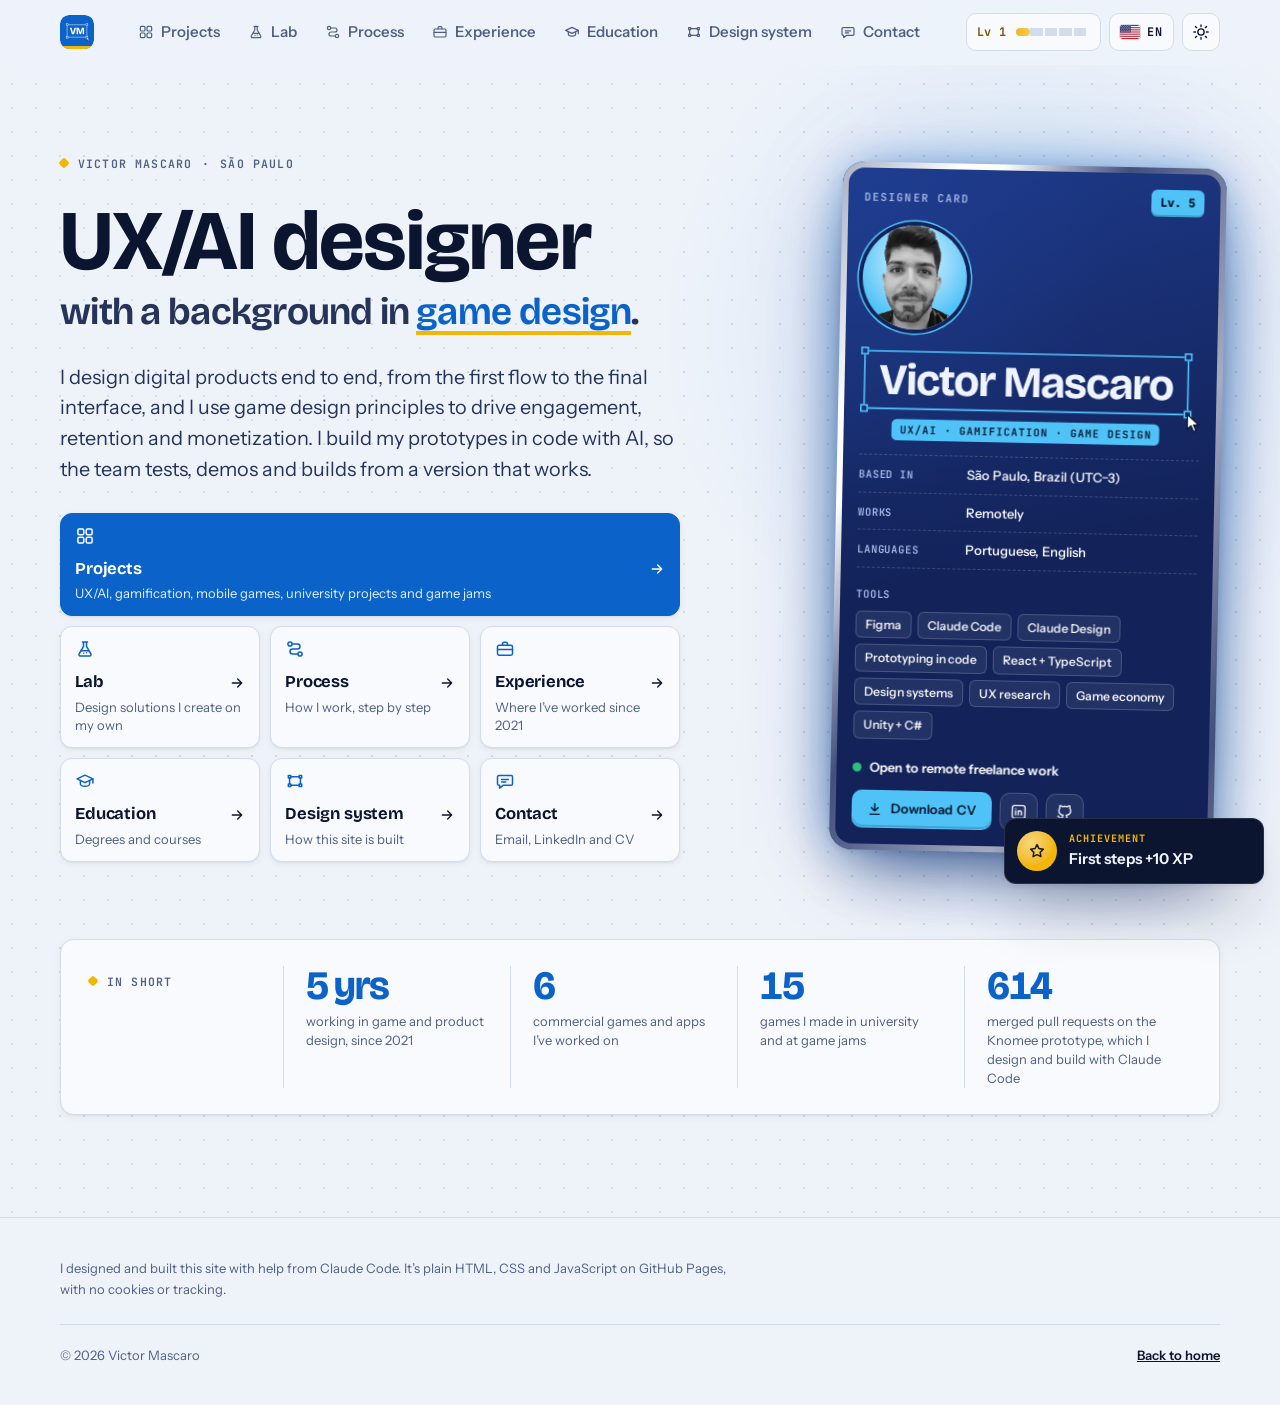
==== commit 5d28b932: "Hero intro: game design principles for engagement, retention and monetization EN and PT, plus the de" ====
--- a/index.html
+++ b/index.html
@@ -24,8 +24,8 @@
 <meta name="theme-color" media="(prefers-color-scheme: dark)" content="#0A1430">
 <link rel="preload" href="assets/fonts/bricolage-grotesque-latin-standard-normal.woff2" as="font" type="font/woff2" crossorigin>
 <link rel="preload" href="assets/fonts/instrument-sans-latin-standard-normal.woff2" as="font" type="font/woff2" crossorigin>
-<link rel="stylesheet" href="assets/css/main.css?v=2026-10-22zy">
-<link rel="stylesheet" href="assets/css/design-system.css?v=2026-10-22zy">
+<link rel="stylesheet" href="assets/css/main.css?v=2026-10-22zz">
+<link rel="stylesheet" href="assets/css/design-system.css?v=2026-10-22zz">
 <script>
   /* Apply saved theme and language before first paint (no flash). */
   (function () {
@@ -101,7 +101,7 @@
         <span class="ht-main" data-i18n="hero.title.a">UX/AI designer</span>
         <span class="ht-sub"><span data-i18n="hero.title.s2">with a background in </span><span class="xp-underline"><span data-i18n="hero.title.b">game design</span></span><span class="ht-dot">.</span></span>
       </h1>
-      <p class="hero-lede" data-i18n="hero.lede">I design digital products end to end, from the first flow to the final interface, and I use game design so people finish what they start, come back – and find it worth paying for. I build my prototypes in code with AI, so the team tests, demos and builds from a version that works.</p>
+      <p class="hero-lede" data-i18n="hero.lede">I design digital products end to end, from the first flow to the final interface, and I use game design principles to drive engagement, retention and monetization. I build my prototypes in code with AI, so the team tests, demos and builds from a version that works.</p>
       <nav class="hero-tabs" aria-label="Sections">
         <a class="hero-tab is-primary is-wide" href="#work"><svg class="ht-icon" viewBox="0 0 24 24" aria-hidden="true"><rect x="3.5" y="3.5" width="7" height="7" rx="1.6"/><rect x="13.5" y="3.5" width="7" height="7" rx="1.6"/><rect x="3.5" y="13.5" width="7" height="7" rx="1.6"/><rect x="13.5" y="13.5" width="7" height="7" rx="1.6"/></svg><strong><span data-i18n="nav.work">Projects</span><svg viewBox="0 0 24 24" aria-hidden="true"><path d="M5 12h14M13 6l6 6-6 6"/></svg></strong><span data-i18n="hero.tab.work">UX/AI, gamification, mobile games, university projects and game jams</span></a>
         <a class="hero-tab" href="#lab"><svg class="ht-icon" viewBox="0 0 24 24" aria-hidden="true"><path d="M9 3.5h6M10.2 3.5v5.4L4.9 18a1.7 1.7 0 0 0 1.5 2.5h11.2a1.7 1.7 0 0 0 1.5-2.5l-5.3-9.1V3.5"/><path d="M7.4 14h9.2M10.5 17.2h.01M13.8 16.6h.01"/></svg><strong><span data-i18n="nav.lab">Lab</span><svg viewBox="0 0 24 24" aria-hidden="true"><path d="M5 12h14M13 6l6 6-6 6"/></svg></strong><span data-i18n="hero.tab.lab">Design solutions I create on my own</span></a>
@@ -341,7 +341,7 @@
               <span data-i18n="card.cv">Download CV</span></a></span></div></div><details class="ds-code"><summary class="btn btn-ghost btn-small"><svg class="ds-chev" viewBox="0 0 24 24" aria-hidden="true"><path d="M9 5l7 7-7 7"/></svg><span data-i18n="ds.showCode">Show code</span><span class="sr-only"> <span data-i18n="ds.for">for</span> Button</span></summary><div class="ds-code-body"><pre class="ds-pre" tabindex="0" aria-label="Button: HTML"><code></code></pre><button class="btn btn-ghost btn-small" type="button" data-copy-code="Button HTML"><svg viewBox="0 0 24 24" aria-hidden="true"><rect x="8" y="8" width="12" height="12" rx="2.5"/><path d="M16 8V6.5A2.5 2.5 0 0 0 13.5 4h-7A2.5 2.5 0 0 0 4 6.5v7A2.5 2.5 0 0 0 6.5 16H8"/></svg><span data-i18n="ds.copyCode">Copy code</span><span class="sr-only"> <span data-i18n="ds.for">for</span> Button</span></button></div></details></article><article class="ds-comp" id="ds-c-tool"><div class="ds-comp-head"><h5 class="ds-h4">Tool</h5><p data-i18n="ds.sum.tool">Compact 38px header and toolbar buttons: language, theme, menu, close.</p></div><div class="ds-stage " style="--ds-h: 110px"><div class="ds-stage-row" data-ds-unwrap data-ds-live="tools"></div></div><details class="ds-code"><summary class="btn btn-ghost btn-small"><svg class="ds-chev" viewBox="0 0 24 24" aria-hidden="true"><path d="M9 5l7 7-7 7"/></svg><span data-i18n="ds.showCode">Show code</span><span class="sr-only"> <span data-i18n="ds.for">for</span> Tool</span></summary><div class="ds-code-body"><pre class="ds-pre" tabindex="0" aria-label="Tool: HTML"><code></code></pre><button class="btn btn-ghost btn-small" type="button" data-copy-code="Tool HTML"><svg viewBox="0 0 24 24" aria-hidden="true"><rect x="8" y="8" width="12" height="12" rx="2.5"/><path d="M16 8V6.5A2.5 2.5 0 0 0 13.5 4h-7A2.5 2.5 0 0 0 4 6.5v7A2.5 2.5 0 0 0 6.5 16H8"/></svg><span data-i18n="ds.copyCode">Copy code</span><span class="sr-only"> <span data-i18n="ds.for">for</span> Tool</span></button></div></details></article><article class="ds-comp" id="ds-c-xp-meter"><div class="ds-comp-head"><h5 class="ds-h4">Xp Meter</h5><p data-i18n="ds.sum.xp-meter">The header button that shows the visitor’s level and XP and opens the quest log.</p></div><div class="ds-stage " style="--ds-h: 110px"><div class="ds-stage-row" data-ds-unwrap data-ds-live="xp"></div></div><details class="ds-code"><summary class="btn btn-ghost btn-small"><svg class="ds-chev" viewBox="0 0 24 24" aria-hidden="true"><path d="M9 5l7 7-7 7"/></svg><span data-i18n="ds.showCode">Show code</span><span class="sr-only"> <span data-i18n="ds.for">for</span> Xp Meter</span></summary><div class="ds-code-body"><pre class="ds-pre" tabindex="0" aria-label="Xp Meter: HTML"><code></code></pre><button class="btn btn-ghost btn-small" type="button" data-copy-code="Xp Meter HTML"><svg viewBox="0 0 24 24" aria-hidden="true"><rect x="8" y="8" width="12" height="12" rx="2.5"/><path d="M16 8V6.5A2.5 2.5 0 0 0 13.5 4h-7A2.5 2.5 0 0 0 4 6.5v7A2.5 2.5 0 0 0 6.5 16H8"/></svg><span data-i18n="ds.copyCode">Copy code</span><span class="sr-only"> <span data-i18n="ds.for">for</span> Xp Meter</span></button></div></details></article></div><div class="ds-group"><h4 class="ds-h3" data-i18n="ds.g.navigation">Navigation</h4><article class="ds-comp" id="ds-c-header"><div class="ds-comp-head"><h5 class="ds-h4">Header</h5><p data-i18n="ds.sum.header">The sticky 64px header (the site’s HUD): logo, section nav and tools on frosted glass. Between 1101 and 1199px the nav drops its icons so every label stays on one line; below that, the menu button takes over.</p></div><div class="ds-stage is-wide is-bleed" style="--ds-h: 120px" data-ds-live="header"></div><details class="ds-code"><summary class="btn btn-ghost btn-small"><svg class="ds-chev" viewBox="0 0 24 24" aria-hidden="true"><path d="M9 5l7 7-7 7"/></svg><span data-i18n="ds.showCode">Show code</span><span class="sr-only"> <span data-i18n="ds.for">for</span> Header</span></summary><div class="ds-code-body"><pre class="ds-pre" tabindex="0" aria-label="Header: HTML"><code></code></pre><button class="btn btn-ghost btn-small" type="button" data-copy-code="Header HTML"><svg viewBox="0 0 24 24" aria-hidden="true"><rect x="8" y="8" width="12" height="12" rx="2.5"/><path d="M16 8V6.5A2.5 2.5 0 0 0 13.5 4h-7A2.5 2.5 0 0 0 4 6.5v7A2.5 2.5 0 0 0 6.5 16H8"/></svg><span data-i18n="ds.copyCode">Copy code</span><span class="sr-only"> <span data-i18n="ds.for">for</span> Header</span></button></div></details></article><article class="ds-comp" id="ds-c-hero-tabs"><div class="ds-comp-head"><h5 class="ds-h4">Hero Tabs</h5><p data-i18n="ds.sum.hero-tabs">Card-style section links: the hero’s shortcut grid and the “Keep exploring” row at the end of each tab.</p></div><div class="ds-stage " style="--ds-h: 300px"><div class="ds-stage-stack" data-ds-unwrap data-ds-live="heroTabs"></div></div><details class="ds-code"><summary class="btn btn-ghost btn-small"><svg class="ds-chev" viewBox="0 0 24 24" aria-hidden="true"><path d="M9 5l7 7-7 7"/></svg><span data-i18n="ds.showCode">Show code</span><span class="sr-only"> <span data-i18n="ds.for">for</span> Hero Tabs</span></summary><div class="ds-code-body"><pre class="ds-pre" tabindex="0" aria-label="Hero Tabs: HTML"><code></code></pre><button class="btn btn-ghost btn-small" type="button" data-copy-code="Hero Tabs HTML"><svg viewBox="0 0 24 24" aria-hidden="true"><rect x="8" y="8" width="12" height="12" rx="2.5"/><path d="M16 8V6.5A2.5 2.5 0 0 0 13.5 4h-7A2.5 2.5 0 0 0 4 6.5v7A2.5 2.5 0 0 0 6.5 16H8"/></svg><span data-i18n="ds.copyCode">Copy code</span><span class="sr-only"> <span data-i18n="ds.for">for</span> Hero Tabs</span></button></div></details></article><article class="ds-comp" id="ds-c-mobile-nav"><div class="ds-comp-head"><h5 class="ds-h4">Mobile Nav</h5><p data-i18n="ds.sum.mobile-nav">The full-width menu under the header on screens below 1100px.</p></div><div class="ds-stage " style="--ds-h: 330px" data-ds-live="mobileNav"></div><details class="ds-code"><summary class="btn btn-ghost btn-small"><svg class="ds-chev" viewBox="0 0 24 24" aria-hidden="true"><path d="M9 5l7 7-7 7"/></svg><span data-i18n="ds.showCode">Show code</span><span class="sr-only"> <span data-i18n="ds.for">for</span> Mobile Nav</span></summary><div class="ds-code-body"><pre class="ds-pre" tabindex="0" aria-label="Mobile Nav: HTML"><code></code></pre><button class="btn btn-ghost btn-small" type="button" data-copy-code="Mobile Nav HTML"><svg viewBox="0 0 24 24" aria-hidden="true"><rect x="8" y="8" width="12" height="12" rx="2.5"/><path d="M16 8V6.5A2.5 2.5 0 0 0 13.5 4h-7A2.5 2.5 0 0 0 4 6.5v7A2.5 2.5 0 0 0 6.5 16H8"/></svg><span data-i18n="ds.copyCode">Copy code</span><span class="sr-only"> <span data-i18n="ds.for">for</span> Mobile Nav</span></button></div></details></article><article class="ds-comp" id="ds-c-next-case"><div class="ds-comp-head"><h5 class="ds-h4">Next Case</h5><p data-i18n="ds.sum.next-case">The deep-blue button at the end of a case study that opens the next project.</p></div><div class="ds-stage " style="--ds-h: 130px" data-ds-live="nextCase"></div><details class="ds-code"><summary class="btn btn-ghost btn-small"><svg class="ds-chev" viewBox="0 0 24 24" aria-hidden="true"><path d="M9 5l7 7-7 7"/></svg><span data-i18n="ds.showCode">Show code</span><span class="sr-only"> <span data-i18n="ds.for">for</span> Next Case</span></summary><div class="ds-code-body"><pre class="ds-pre" tabindex="0" aria-label="Next Case: HTML"><code></code></pre><button class="btn btn-ghost btn-small" type="button" data-copy-code="Next Case HTML"><svg viewBox="0 0 24 24" aria-hidden="true"><rect x="8" y="8" width="12" height="12" rx="2.5"/><path d="M16 8V6.5A2.5 2.5 0 0 0 13.5 4h-7A2.5 2.5 0 0 0 4 6.5v7A2.5 2.5 0 0 0 6.5 16H8"/></svg><span data-i18n="ds.copyCode">Copy code</span><span class="sr-only"> <span data-i18n="ds.for">for</span> Next Case</span></button></div></details></article></div><div class="ds-group"><h4 class="ds-h3" data-i18n="ds.g.text">Text</h4><article class="ds-comp" id="ds-c-eyebrow"><div class="ds-comp-head"><h5 class="ds-h4">Eyebrow</h5><p data-i18n-html="ds.sum.eyebrow">Mono labels: <code>.eyebrow</code> above section titles and <code>.label</code> for small headings and metadata.</p></div><div class="ds-stage " style="--ds-h: 150px"><div class="ds-stage-stack" data-ds-unwrap><p class="eyebrow" data-i18n="hero.eyebrow">Victor Mascaro<span class="sep"> · </span>São Paulo</p><p class="label" data-i18n="card.base">Based in</p><p style="font-size: 15px" data-i18n-html="ds.escHint">Press <kbd>Esc</kbd> to close.</p></div></div><details class="ds-code"><summary class="btn btn-ghost btn-small"><svg class="ds-chev" viewBox="0 0 24 24" aria-hidden="true"><path d="M9 5l7 7-7 7"/></svg><span data-i18n="ds.showCode">Show code</span><span class="sr-only"> <span data-i18n="ds.for">for</span> Eyebrow</span></summary><div class="ds-code-body"><pre class="ds-pre" tabindex="0" aria-label="Eyebrow: HTML"><code></code></pre><button class="btn btn-ghost btn-small" type="button" data-copy-code="Eyebrow HTML"><svg viewBox="0 0 24 24" aria-hidden="true"><rect x="8" y="8" width="12" height="12" rx="2.5"/><path d="M16 8V6.5A2.5 2.5 0 0 0 13.5 4h-7A2.5 2.5 0 0 0 4 6.5v7A2.5 2.5 0 0 0 6.5 16H8"/></svg><span data-i18n="ds.copyCode">Copy code</span><span class="sr-only"> <span data-i18n="ds.for">for</span> Eyebrow</span></button></div></details></article><article class="ds-comp" id="ds-c-hero-title"><div class="ds-comp-head"><h5 class="ds-h4">Hero Title</h5><p data-i18n="ds.sum.hero-title">The hero headline block: eyebrow, two-level title with the XP underline, and the lede.</p></div><div class="ds-stage " style="--ds-h: 440px"><div class="hero-copy"><p class="eyebrow" data-i18n="hero.eyebrow">Victor Mascaro<span class="sep"> · </span>São Paulo</p><div role="heading" data-ds-tag="h1" aria-level="6" data-ds-level="1" class="hero-title">
         <span class="ht-main" data-i18n="hero.title.a"><span class="w" style="--wi: 0;">UX/AI</span> <span class="w" style="--wi: 1;">designer</span></span>
         <span class="ht-sub"><span data-i18n="hero.title.s2"><span class="w" style="--wi: 2;">with</span> <span class="w" style="--wi: 3;">a</span> <span class="w" style="--wi: 4;">background</span> <span class="w" style="--wi: 5;">in</span> </span><span class="xp-underline"><span data-i18n="hero.title.b"><span class="w" style="--wi: 6;">game</span> <span class="w" style="--wi: 7;">design</span></span></span><span class="ht-dot" style="--wi: 16;">.</span></span>
-      </div><p class="hero-lede" data-i18n="hero.lede">I design digital products end to end, from the first flow to the final interface, and I use game design so people finish what they start, come back – and find it worth paying for. I build my prototypes in code with AI, so the team tests, demos and builds from a version that works.</p></div></div><details class="ds-code"><summary class="btn btn-ghost btn-small"><svg class="ds-chev" viewBox="0 0 24 24" aria-hidden="true"><path d="M9 5l7 7-7 7"/></svg><span data-i18n="ds.showCode">Show code</span><span class="sr-only"> <span data-i18n="ds.for">for</span> Hero Title</span></summary><div class="ds-code-body"><pre class="ds-pre" tabindex="0" aria-label="Hero Title: HTML"><code></code></pre><button class="btn btn-ghost btn-small" type="button" data-copy-code="Hero Title HTML"><svg viewBox="0 0 24 24" aria-hidden="true"><rect x="8" y="8" width="12" height="12" rx="2.5"/><path d="M16 8V6.5A2.5 2.5 0 0 0 13.5 4h-7A2.5 2.5 0 0 0 4 6.5v7A2.5 2.5 0 0 0 6.5 16H8"/></svg><span data-i18n="ds.copyCode">Copy code</span><span class="sr-only"> <span data-i18n="ds.for">for</span> Hero Title</span></button></div></details></article><article class="ds-comp" id="ds-c-pull-quote"><div class="ds-comp-head"><h5 class="ds-h4">Pull Quote</h5><p data-i18n="ds.sum.pull-quote">Large display text inside case studies: the problem statement that opens each one.</p></div><div class="ds-stage " style="--ds-h: 300px" data-ds-live="pullQuote"></div><details class="ds-code"><summary class="btn btn-ghost btn-small"><svg class="ds-chev" viewBox="0 0 24 24" aria-hidden="true"><path d="M9 5l7 7-7 7"/></svg><span data-i18n="ds.showCode">Show code</span><span class="sr-only"> <span data-i18n="ds.for">for</span> Pull Quote</span></summary><div class="ds-code-body"><pre class="ds-pre" tabindex="0" aria-label="Pull Quote: HTML"><code></code></pre><button class="btn btn-ghost btn-small" type="button" data-copy-code="Pull Quote HTML"><svg viewBox="0 0 24 24" aria-hidden="true"><rect x="8" y="8" width="12" height="12" rx="2.5"/><path d="M16 8V6.5A2.5 2.5 0 0 0 13.5 4h-7A2.5 2.5 0 0 0 4 6.5v7A2.5 2.5 0 0 0 6.5 16H8"/></svg><span data-i18n="ds.copyCode">Copy code</span><span class="sr-only"> <span data-i18n="ds.for">for</span> Pull Quote</span></button></div></details></article><article class="ds-comp" id="ds-c-section-head"><div class="ds-comp-head"><h5 class="ds-h4">Section Head</h5><p data-i18n-html="ds.sum.section-head">The opener of each tab (<code>.section-head</code>) and of each project group inside Projects (<code>.group-head</code>). The Projects head also carries shortcuts to its groups, each with its icon and project count.</p></div><div class="ds-stage " style="--ds-h: 330px"><div class="ds-stage-stack" data-ds-unwrap><header class="section-head">
+      </div><p class="hero-lede" data-i18n="hero.lede">I design digital products end to end, from the first flow to the final interface, and I use game design principles to drive engagement, retention and monetization. I build my prototypes in code with AI, so the team tests, demos and builds from a version that works.</p></div></div><details class="ds-code"><summary class="btn btn-ghost btn-small"><svg class="ds-chev" viewBox="0 0 24 24" aria-hidden="true"><path d="M9 5l7 7-7 7"/></svg><span data-i18n="ds.showCode">Show code</span><span class="sr-only"> <span data-i18n="ds.for">for</span> Hero Title</span></summary><div class="ds-code-body"><pre class="ds-pre" tabindex="0" aria-label="Hero Title: HTML"><code></code></pre><button class="btn btn-ghost btn-small" type="button" data-copy-code="Hero Title HTML"><svg viewBox="0 0 24 24" aria-hidden="true"><rect x="8" y="8" width="12" height="12" rx="2.5"/><path d="M16 8V6.5A2.5 2.5 0 0 0 13.5 4h-7A2.5 2.5 0 0 0 4 6.5v7A2.5 2.5 0 0 0 6.5 16H8"/></svg><span data-i18n="ds.copyCode">Copy code</span><span class="sr-only"> <span data-i18n="ds.for">for</span> Hero Title</span></button></div></details></article><article class="ds-comp" id="ds-c-pull-quote"><div class="ds-comp-head"><h5 class="ds-h4">Pull Quote</h5><p data-i18n="ds.sum.pull-quote">Large display text inside case studies: the problem statement that opens each one.</p></div><div class="ds-stage " style="--ds-h: 300px" data-ds-live="pullQuote"></div><details class="ds-code"><summary class="btn btn-ghost btn-small"><svg class="ds-chev" viewBox="0 0 24 24" aria-hidden="true"><path d="M9 5l7 7-7 7"/></svg><span data-i18n="ds.showCode">Show code</span><span class="sr-only"> <span data-i18n="ds.for">for</span> Pull Quote</span></summary><div class="ds-code-body"><pre class="ds-pre" tabindex="0" aria-label="Pull Quote: HTML"><code></code></pre><button class="btn btn-ghost btn-small" type="button" data-copy-code="Pull Quote HTML"><svg viewBox="0 0 24 24" aria-hidden="true"><rect x="8" y="8" width="12" height="12" rx="2.5"/><path d="M16 8V6.5A2.5 2.5 0 0 0 13.5 4h-7A2.5 2.5 0 0 0 4 6.5v7A2.5 2.5 0 0 0 6.5 16H8"/></svg><span data-i18n="ds.copyCode">Copy code</span><span class="sr-only"> <span data-i18n="ds.for">for</span> Pull Quote</span></button></div></details></article><article class="ds-comp" id="ds-c-section-head"><div class="ds-comp-head"><h5 class="ds-h4">Section Head</h5><p data-i18n-html="ds.sum.section-head">The opener of each tab (<code>.section-head</code>) and of each project group inside Projects (<code>.group-head</code>). The Projects head also carries shortcuts to its groups, each with its icon and project count.</p></div><div class="ds-stage " style="--ds-h: 330px"><div class="ds-stage-stack" data-ds-unwrap><header class="section-head">
       <p class="eyebrow" data-i18n="work.eyebrow">Projects</p>
       <h2 aria-level="6" data-ds-level="1" class="section-title"><span class="title-icon" aria-hidden="true"><svg viewBox="0 0 24 24" aria-hidden="true"><rect x="3.5" y="3.5" width="7" height="7" rx="1.6"></rect><rect x="13.5" y="3.5" width="7" height="7" rx="1.6"></rect><rect x="3.5" y="13.5" width="7" height="7" rx="1.6"></rect><rect x="13.5" y="13.5" width="7" height="7" rx="1.6"></rect></svg></span><span data-i18n="work.title">Professional projects</span></h2>
       <p class="section-lede" data-i18n="work.lede">Work I did for companies and studios, and projects from my game design degree. Each one has a short write-up: the context, what I did, and the result.</p>
@@ -512,8 +512,8 @@
   <img id="lbImg" alt="">
 </div>
 
-<script src="assets/js/content.js?v=2026-10-22zy"></script>
-<script src="assets/js/app.js?v=2026-10-22zy"></script>
-<script src="assets/js/design-system.js?v=2026-10-22zy"></script>
+<script src="assets/js/content.js?v=2026-10-22zz"></script>
+<script src="assets/js/app.js?v=2026-10-22zz"></script>
+<script src="assets/js/design-system.js?v=2026-10-22zz"></script>
 </body>
 </html>
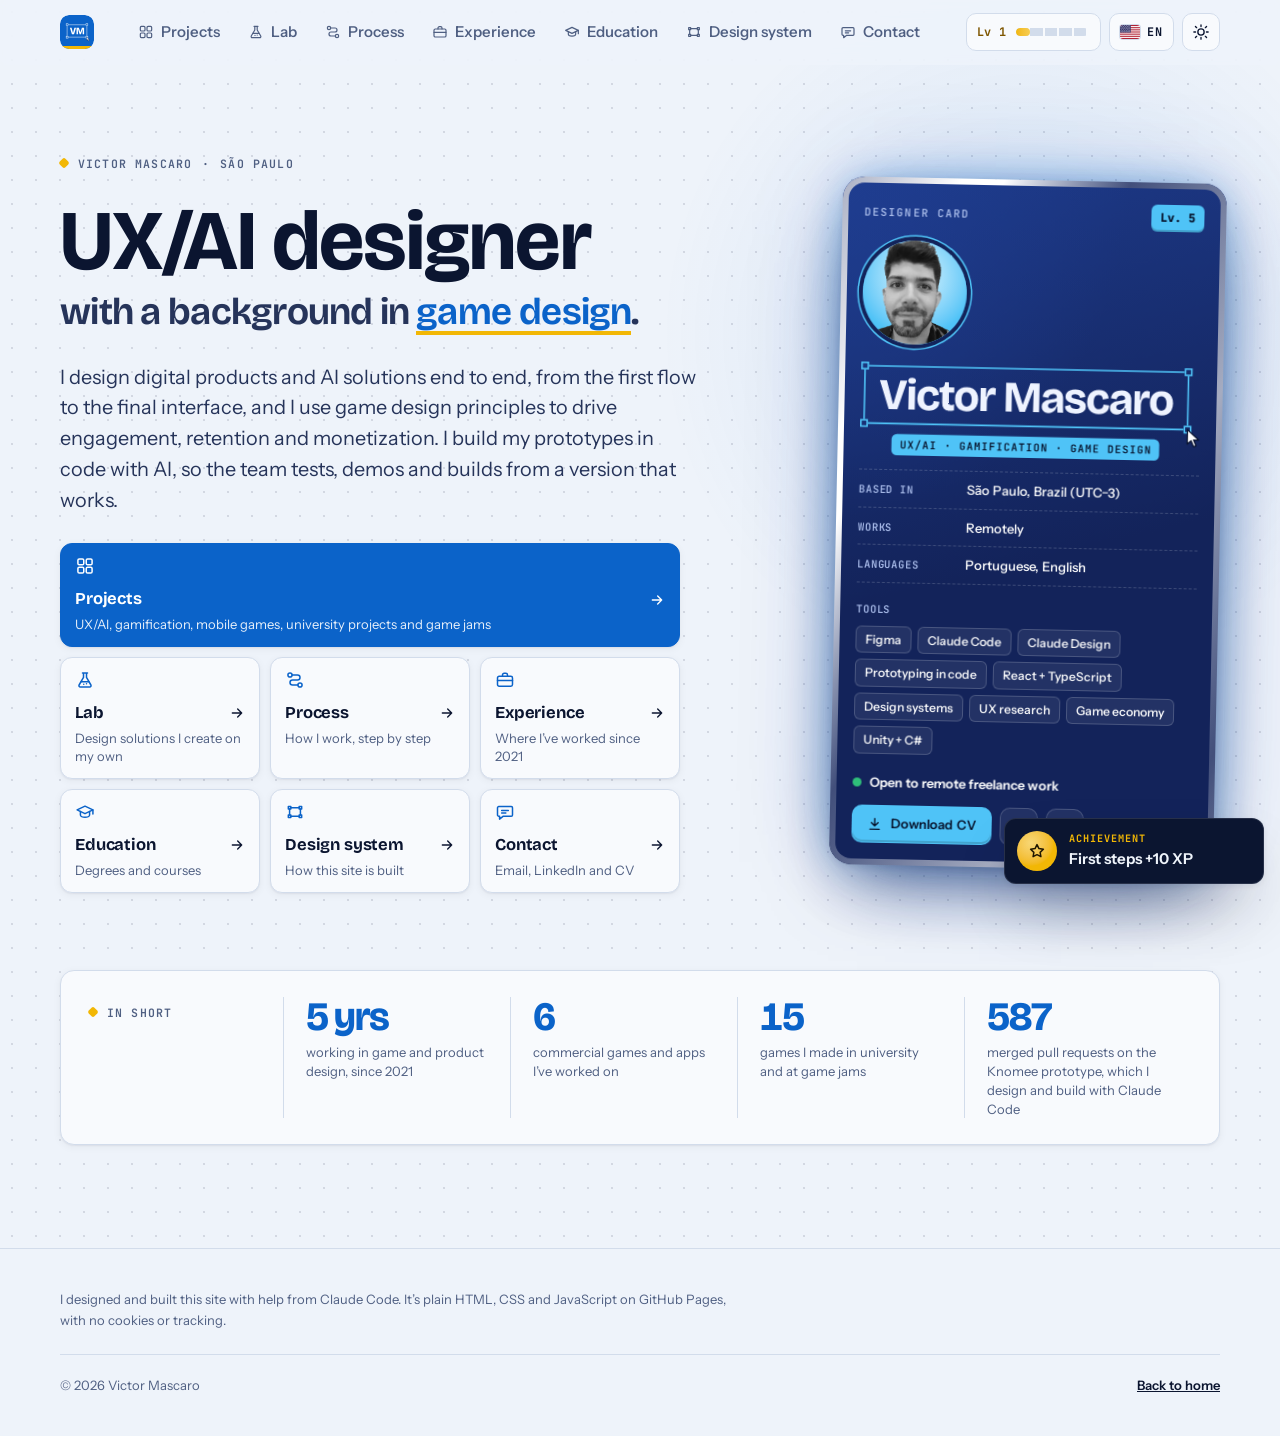
==== commit 27d503ce: "Hero intro: digital products and AI solutions EN and PT, plus the design system tab's HeroTitle exam" ====
--- a/index.html
+++ b/index.html
@@ -24,8 +24,8 @@
 <meta name="theme-color" media="(prefers-color-scheme: dark)" content="#0A1430">
 <link rel="preload" href="assets/fonts/bricolage-grotesque-latin-standard-normal.woff2" as="font" type="font/woff2" crossorigin>
 <link rel="preload" href="assets/fonts/instrument-sans-latin-standard-normal.woff2" as="font" type="font/woff2" crossorigin>
-<link rel="stylesheet" href="assets/css/main.css?v=2026-10-22zz">
-<link rel="stylesheet" href="assets/css/design-system.css?v=2026-10-22zz">
+<link rel="stylesheet" href="assets/css/main.css?v=2026-10-28a">
+<link rel="stylesheet" href="assets/css/design-system.css?v=2026-10-28a">
 <script>
   /* Apply saved theme and language before first paint (no flash). */
   (function () {
@@ -101,7 +101,7 @@
         <span class="ht-main" data-i18n="hero.title.a">UX/AI designer</span>
         <span class="ht-sub"><span data-i18n="hero.title.s2">with a background in </span><span class="xp-underline"><span data-i18n="hero.title.b">game design</span></span><span class="ht-dot">.</span></span>
       </h1>
-      <p class="hero-lede" data-i18n="hero.lede">I design digital products end to end, from the first flow to the final interface, and I use game design principles to drive engagement, retention and monetization. I build my prototypes in code with AI, so the team tests, demos and builds from a version that works.</p>
+      <p class="hero-lede" data-i18n="hero.lede">I design digital products and AI solutions end to end, from the first flow to the final interface, and I use game design principles to drive engagement, retention and monetization. I build my prototypes in code with AI, so the team tests, demos and builds from a version that works.</p>
       <nav class="hero-tabs" aria-label="Sections">
         <a class="hero-tab is-primary is-wide" href="#work"><svg class="ht-icon" viewBox="0 0 24 24" aria-hidden="true"><rect x="3.5" y="3.5" width="7" height="7" rx="1.6"/><rect x="13.5" y="3.5" width="7" height="7" rx="1.6"/><rect x="3.5" y="13.5" width="7" height="7" rx="1.6"/><rect x="13.5" y="13.5" width="7" height="7" rx="1.6"/></svg><strong><span data-i18n="nav.work">Projects</span><svg viewBox="0 0 24 24" aria-hidden="true"><path d="M5 12h14M13 6l6 6-6 6"/></svg></strong><span data-i18n="hero.tab.work">UX/AI, gamification, mobile games, university projects and game jams</span></a>
         <a class="hero-tab" href="#lab"><svg class="ht-icon" viewBox="0 0 24 24" aria-hidden="true"><path d="M9 3.5h6M10.2 3.5v5.4L4.9 18a1.7 1.7 0 0 0 1.5 2.5h11.2a1.7 1.7 0 0 0 1.5-2.5l-5.3-9.1V3.5"/><path d="M7.4 14h9.2M10.5 17.2h.01M13.8 16.6h.01"/></svg><strong><span data-i18n="nav.lab">Lab</span><svg viewBox="0 0 24 24" aria-hidden="true"><path d="M5 12h14M13 6l6 6-6 6"/></svg></strong><span data-i18n="hero.tab.lab">Design solutions I create on my own</span></a>
@@ -341,7 +341,7 @@
               <span data-i18n="card.cv">Download CV</span></a></span></div></div><details class="ds-code"><summary class="btn btn-ghost btn-small"><svg class="ds-chev" viewBox="0 0 24 24" aria-hidden="true"><path d="M9 5l7 7-7 7"/></svg><span data-i18n="ds.showCode">Show code</span><span class="sr-only"> <span data-i18n="ds.for">for</span> Button</span></summary><div class="ds-code-body"><pre class="ds-pre" tabindex="0" aria-label="Button: HTML"><code></code></pre><button class="btn btn-ghost btn-small" type="button" data-copy-code="Button HTML"><svg viewBox="0 0 24 24" aria-hidden="true"><rect x="8" y="8" width="12" height="12" rx="2.5"/><path d="M16 8V6.5A2.5 2.5 0 0 0 13.5 4h-7A2.5 2.5 0 0 0 4 6.5v7A2.5 2.5 0 0 0 6.5 16H8"/></svg><span data-i18n="ds.copyCode">Copy code</span><span class="sr-only"> <span data-i18n="ds.for">for</span> Button</span></button></div></details></article><article class="ds-comp" id="ds-c-tool"><div class="ds-comp-head"><h5 class="ds-h4">Tool</h5><p data-i18n="ds.sum.tool">Compact 38px header and toolbar buttons: language, theme, menu, close.</p></div><div class="ds-stage " style="--ds-h: 110px"><div class="ds-stage-row" data-ds-unwrap data-ds-live="tools"></div></div><details class="ds-code"><summary class="btn btn-ghost btn-small"><svg class="ds-chev" viewBox="0 0 24 24" aria-hidden="true"><path d="M9 5l7 7-7 7"/></svg><span data-i18n="ds.showCode">Show code</span><span class="sr-only"> <span data-i18n="ds.for">for</span> Tool</span></summary><div class="ds-code-body"><pre class="ds-pre" tabindex="0" aria-label="Tool: HTML"><code></code></pre><button class="btn btn-ghost btn-small" type="button" data-copy-code="Tool HTML"><svg viewBox="0 0 24 24" aria-hidden="true"><rect x="8" y="8" width="12" height="12" rx="2.5"/><path d="M16 8V6.5A2.5 2.5 0 0 0 13.5 4h-7A2.5 2.5 0 0 0 4 6.5v7A2.5 2.5 0 0 0 6.5 16H8"/></svg><span data-i18n="ds.copyCode">Copy code</span><span class="sr-only"> <span data-i18n="ds.for">for</span> Tool</span></button></div></details></article><article class="ds-comp" id="ds-c-xp-meter"><div class="ds-comp-head"><h5 class="ds-h4">Xp Meter</h5><p data-i18n="ds.sum.xp-meter">The header button that shows the visitor’s level and XP and opens the quest log.</p></div><div class="ds-stage " style="--ds-h: 110px"><div class="ds-stage-row" data-ds-unwrap data-ds-live="xp"></div></div><details class="ds-code"><summary class="btn btn-ghost btn-small"><svg class="ds-chev" viewBox="0 0 24 24" aria-hidden="true"><path d="M9 5l7 7-7 7"/></svg><span data-i18n="ds.showCode">Show code</span><span class="sr-only"> <span data-i18n="ds.for">for</span> Xp Meter</span></summary><div class="ds-code-body"><pre class="ds-pre" tabindex="0" aria-label="Xp Meter: HTML"><code></code></pre><button class="btn btn-ghost btn-small" type="button" data-copy-code="Xp Meter HTML"><svg viewBox="0 0 24 24" aria-hidden="true"><rect x="8" y="8" width="12" height="12" rx="2.5"/><path d="M16 8V6.5A2.5 2.5 0 0 0 13.5 4h-7A2.5 2.5 0 0 0 4 6.5v7A2.5 2.5 0 0 0 6.5 16H8"/></svg><span data-i18n="ds.copyCode">Copy code</span><span class="sr-only"> <span data-i18n="ds.for">for</span> Xp Meter</span></button></div></details></article></div><div class="ds-group"><h4 class="ds-h3" data-i18n="ds.g.navigation">Navigation</h4><article class="ds-comp" id="ds-c-header"><div class="ds-comp-head"><h5 class="ds-h4">Header</h5><p data-i18n="ds.sum.header">The sticky 64px header (the site’s HUD): logo, section nav and tools on frosted glass. Between 1101 and 1199px the nav drops its icons so every label stays on one line; below that, the menu button takes over.</p></div><div class="ds-stage is-wide is-bleed" style="--ds-h: 120px" data-ds-live="header"></div><details class="ds-code"><summary class="btn btn-ghost btn-small"><svg class="ds-chev" viewBox="0 0 24 24" aria-hidden="true"><path d="M9 5l7 7-7 7"/></svg><span data-i18n="ds.showCode">Show code</span><span class="sr-only"> <span data-i18n="ds.for">for</span> Header</span></summary><div class="ds-code-body"><pre class="ds-pre" tabindex="0" aria-label="Header: HTML"><code></code></pre><button class="btn btn-ghost btn-small" type="button" data-copy-code="Header HTML"><svg viewBox="0 0 24 24" aria-hidden="true"><rect x="8" y="8" width="12" height="12" rx="2.5"/><path d="M16 8V6.5A2.5 2.5 0 0 0 13.5 4h-7A2.5 2.5 0 0 0 4 6.5v7A2.5 2.5 0 0 0 6.5 16H8"/></svg><span data-i18n="ds.copyCode">Copy code</span><span class="sr-only"> <span data-i18n="ds.for">for</span> Header</span></button></div></details></article><article class="ds-comp" id="ds-c-hero-tabs"><div class="ds-comp-head"><h5 class="ds-h4">Hero Tabs</h5><p data-i18n="ds.sum.hero-tabs">Card-style section links: the hero’s shortcut grid and the “Keep exploring” row at the end of each tab.</p></div><div class="ds-stage " style="--ds-h: 300px"><div class="ds-stage-stack" data-ds-unwrap data-ds-live="heroTabs"></div></div><details class="ds-code"><summary class="btn btn-ghost btn-small"><svg class="ds-chev" viewBox="0 0 24 24" aria-hidden="true"><path d="M9 5l7 7-7 7"/></svg><span data-i18n="ds.showCode">Show code</span><span class="sr-only"> <span data-i18n="ds.for">for</span> Hero Tabs</span></summary><div class="ds-code-body"><pre class="ds-pre" tabindex="0" aria-label="Hero Tabs: HTML"><code></code></pre><button class="btn btn-ghost btn-small" type="button" data-copy-code="Hero Tabs HTML"><svg viewBox="0 0 24 24" aria-hidden="true"><rect x="8" y="8" width="12" height="12" rx="2.5"/><path d="M16 8V6.5A2.5 2.5 0 0 0 13.5 4h-7A2.5 2.5 0 0 0 4 6.5v7A2.5 2.5 0 0 0 6.5 16H8"/></svg><span data-i18n="ds.copyCode">Copy code</span><span class="sr-only"> <span data-i18n="ds.for">for</span> Hero Tabs</span></button></div></details></article><article class="ds-comp" id="ds-c-mobile-nav"><div class="ds-comp-head"><h5 class="ds-h4">Mobile Nav</h5><p data-i18n="ds.sum.mobile-nav">The full-width menu under the header on screens below 1100px.</p></div><div class="ds-stage " style="--ds-h: 330px" data-ds-live="mobileNav"></div><details class="ds-code"><summary class="btn btn-ghost btn-small"><svg class="ds-chev" viewBox="0 0 24 24" aria-hidden="true"><path d="M9 5l7 7-7 7"/></svg><span data-i18n="ds.showCode">Show code</span><span class="sr-only"> <span data-i18n="ds.for">for</span> Mobile Nav</span></summary><div class="ds-code-body"><pre class="ds-pre" tabindex="0" aria-label="Mobile Nav: HTML"><code></code></pre><button class="btn btn-ghost btn-small" type="button" data-copy-code="Mobile Nav HTML"><svg viewBox="0 0 24 24" aria-hidden="true"><rect x="8" y="8" width="12" height="12" rx="2.5"/><path d="M16 8V6.5A2.5 2.5 0 0 0 13.5 4h-7A2.5 2.5 0 0 0 4 6.5v7A2.5 2.5 0 0 0 6.5 16H8"/></svg><span data-i18n="ds.copyCode">Copy code</span><span class="sr-only"> <span data-i18n="ds.for">for</span> Mobile Nav</span></button></div></details></article><article class="ds-comp" id="ds-c-next-case"><div class="ds-comp-head"><h5 class="ds-h4">Next Case</h5><p data-i18n="ds.sum.next-case">The deep-blue button at the end of a case study that opens the next project.</p></div><div class="ds-stage " style="--ds-h: 130px" data-ds-live="nextCase"></div><details class="ds-code"><summary class="btn btn-ghost btn-small"><svg class="ds-chev" viewBox="0 0 24 24" aria-hidden="true"><path d="M9 5l7 7-7 7"/></svg><span data-i18n="ds.showCode">Show code</span><span class="sr-only"> <span data-i18n="ds.for">for</span> Next Case</span></summary><div class="ds-code-body"><pre class="ds-pre" tabindex="0" aria-label="Next Case: HTML"><code></code></pre><button class="btn btn-ghost btn-small" type="button" data-copy-code="Next Case HTML"><svg viewBox="0 0 24 24" aria-hidden="true"><rect x="8" y="8" width="12" height="12" rx="2.5"/><path d="M16 8V6.5A2.5 2.5 0 0 0 13.5 4h-7A2.5 2.5 0 0 0 4 6.5v7A2.5 2.5 0 0 0 6.5 16H8"/></svg><span data-i18n="ds.copyCode">Copy code</span><span class="sr-only"> <span data-i18n="ds.for">for</span> Next Case</span></button></div></details></article></div><div class="ds-group"><h4 class="ds-h3" data-i18n="ds.g.text">Text</h4><article class="ds-comp" id="ds-c-eyebrow"><div class="ds-comp-head"><h5 class="ds-h4">Eyebrow</h5><p data-i18n-html="ds.sum.eyebrow">Mono labels: <code>.eyebrow</code> above section titles and <code>.label</code> for small headings and metadata.</p></div><div class="ds-stage " style="--ds-h: 150px"><div class="ds-stage-stack" data-ds-unwrap><p class="eyebrow" data-i18n="hero.eyebrow">Victor Mascaro<span class="sep"> · </span>São Paulo</p><p class="label" data-i18n="card.base">Based in</p><p style="font-size: 15px" data-i18n-html="ds.escHint">Press <kbd>Esc</kbd> to close.</p></div></div><details class="ds-code"><summary class="btn btn-ghost btn-small"><svg class="ds-chev" viewBox="0 0 24 24" aria-hidden="true"><path d="M9 5l7 7-7 7"/></svg><span data-i18n="ds.showCode">Show code</span><span class="sr-only"> <span data-i18n="ds.for">for</span> Eyebrow</span></summary><div class="ds-code-body"><pre class="ds-pre" tabindex="0" aria-label="Eyebrow: HTML"><code></code></pre><button class="btn btn-ghost btn-small" type="button" data-copy-code="Eyebrow HTML"><svg viewBox="0 0 24 24" aria-hidden="true"><rect x="8" y="8" width="12" height="12" rx="2.5"/><path d="M16 8V6.5A2.5 2.5 0 0 0 13.5 4h-7A2.5 2.5 0 0 0 4 6.5v7A2.5 2.5 0 0 0 6.5 16H8"/></svg><span data-i18n="ds.copyCode">Copy code</span><span class="sr-only"> <span data-i18n="ds.for">for</span> Eyebrow</span></button></div></details></article><article class="ds-comp" id="ds-c-hero-title"><div class="ds-comp-head"><h5 class="ds-h4">Hero Title</h5><p data-i18n="ds.sum.hero-title">The hero headline block: eyebrow, two-level title with the XP underline, and the lede.</p></div><div class="ds-stage " style="--ds-h: 440px"><div class="hero-copy"><p class="eyebrow" data-i18n="hero.eyebrow">Victor Mascaro<span class="sep"> · </span>São Paulo</p><div role="heading" data-ds-tag="h1" aria-level="6" data-ds-level="1" class="hero-title">
         <span class="ht-main" data-i18n="hero.title.a"><span class="w" style="--wi: 0;">UX/AI</span> <span class="w" style="--wi: 1;">designer</span></span>
         <span class="ht-sub"><span data-i18n="hero.title.s2"><span class="w" style="--wi: 2;">with</span> <span class="w" style="--wi: 3;">a</span> <span class="w" style="--wi: 4;">background</span> <span class="w" style="--wi: 5;">in</span> </span><span class="xp-underline"><span data-i18n="hero.title.b"><span class="w" style="--wi: 6;">game</span> <span class="w" style="--wi: 7;">design</span></span></span><span class="ht-dot" style="--wi: 16;">.</span></span>
-      </div><p class="hero-lede" data-i18n="hero.lede">I design digital products end to end, from the first flow to the final interface, and I use game design principles to drive engagement, retention and monetization. I build my prototypes in code with AI, so the team tests, demos and builds from a version that works.</p></div></div><details class="ds-code"><summary class="btn btn-ghost btn-small"><svg class="ds-chev" viewBox="0 0 24 24" aria-hidden="true"><path d="M9 5l7 7-7 7"/></svg><span data-i18n="ds.showCode">Show code</span><span class="sr-only"> <span data-i18n="ds.for">for</span> Hero Title</span></summary><div class="ds-code-body"><pre class="ds-pre" tabindex="0" aria-label="Hero Title: HTML"><code></code></pre><button class="btn btn-ghost btn-small" type="button" data-copy-code="Hero Title HTML"><svg viewBox="0 0 24 24" aria-hidden="true"><rect x="8" y="8" width="12" height="12" rx="2.5"/><path d="M16 8V6.5A2.5 2.5 0 0 0 13.5 4h-7A2.5 2.5 0 0 0 4 6.5v7A2.5 2.5 0 0 0 6.5 16H8"/></svg><span data-i18n="ds.copyCode">Copy code</span><span class="sr-only"> <span data-i18n="ds.for">for</span> Hero Title</span></button></div></details></article><article class="ds-comp" id="ds-c-pull-quote"><div class="ds-comp-head"><h5 class="ds-h4">Pull Quote</h5><p data-i18n="ds.sum.pull-quote">Large display text inside case studies: the problem statement that opens each one.</p></div><div class="ds-stage " style="--ds-h: 300px" data-ds-live="pullQuote"></div><details class="ds-code"><summary class="btn btn-ghost btn-small"><svg class="ds-chev" viewBox="0 0 24 24" aria-hidden="true"><path d="M9 5l7 7-7 7"/></svg><span data-i18n="ds.showCode">Show code</span><span class="sr-only"> <span data-i18n="ds.for">for</span> Pull Quote</span></summary><div class="ds-code-body"><pre class="ds-pre" tabindex="0" aria-label="Pull Quote: HTML"><code></code></pre><button class="btn btn-ghost btn-small" type="button" data-copy-code="Pull Quote HTML"><svg viewBox="0 0 24 24" aria-hidden="true"><rect x="8" y="8" width="12" height="12" rx="2.5"/><path d="M16 8V6.5A2.5 2.5 0 0 0 13.5 4h-7A2.5 2.5 0 0 0 4 6.5v7A2.5 2.5 0 0 0 6.5 16H8"/></svg><span data-i18n="ds.copyCode">Copy code</span><span class="sr-only"> <span data-i18n="ds.for">for</span> Pull Quote</span></button></div></details></article><article class="ds-comp" id="ds-c-section-head"><div class="ds-comp-head"><h5 class="ds-h4">Section Head</h5><p data-i18n-html="ds.sum.section-head">The opener of each tab (<code>.section-head</code>) and of each project group inside Projects (<code>.group-head</code>). The Projects head also carries shortcuts to its groups, each with its icon and project count.</p></div><div class="ds-stage " style="--ds-h: 330px"><div class="ds-stage-stack" data-ds-unwrap><header class="section-head">
+      </div><p class="hero-lede" data-i18n="hero.lede">I design digital products and AI solutions end to end, from the first flow to the final interface, and I use game design principles to drive engagement, retention and monetization. I build my prototypes in code with AI, so the team tests, demos and builds from a version that works.</p></div></div><details class="ds-code"><summary class="btn btn-ghost btn-small"><svg class="ds-chev" viewBox="0 0 24 24" aria-hidden="true"><path d="M9 5l7 7-7 7"/></svg><span data-i18n="ds.showCode">Show code</span><span class="sr-only"> <span data-i18n="ds.for">for</span> Hero Title</span></summary><div class="ds-code-body"><pre class="ds-pre" tabindex="0" aria-label="Hero Title: HTML"><code></code></pre><button class="btn btn-ghost btn-small" type="button" data-copy-code="Hero Title HTML"><svg viewBox="0 0 24 24" aria-hidden="true"><rect x="8" y="8" width="12" height="12" rx="2.5"/><path d="M16 8V6.5A2.5 2.5 0 0 0 13.5 4h-7A2.5 2.5 0 0 0 4 6.5v7A2.5 2.5 0 0 0 6.5 16H8"/></svg><span data-i18n="ds.copyCode">Copy code</span><span class="sr-only"> <span data-i18n="ds.for">for</span> Hero Title</span></button></div></details></article><article class="ds-comp" id="ds-c-pull-quote"><div class="ds-comp-head"><h5 class="ds-h4">Pull Quote</h5><p data-i18n="ds.sum.pull-quote">Large display text inside case studies: the problem statement that opens each one.</p></div><div class="ds-stage " style="--ds-h: 300px" data-ds-live="pullQuote"></div><details class="ds-code"><summary class="btn btn-ghost btn-small"><svg class="ds-chev" viewBox="0 0 24 24" aria-hidden="true"><path d="M9 5l7 7-7 7"/></svg><span data-i18n="ds.showCode">Show code</span><span class="sr-only"> <span data-i18n="ds.for">for</span> Pull Quote</span></summary><div class="ds-code-body"><pre class="ds-pre" tabindex="0" aria-label="Pull Quote: HTML"><code></code></pre><button class="btn btn-ghost btn-small" type="button" data-copy-code="Pull Quote HTML"><svg viewBox="0 0 24 24" aria-hidden="true"><rect x="8" y="8" width="12" height="12" rx="2.5"/><path d="M16 8V6.5A2.5 2.5 0 0 0 13.5 4h-7A2.5 2.5 0 0 0 4 6.5v7A2.5 2.5 0 0 0 6.5 16H8"/></svg><span data-i18n="ds.copyCode">Copy code</span><span class="sr-only"> <span data-i18n="ds.for">for</span> Pull Quote</span></button></div></details></article><article class="ds-comp" id="ds-c-section-head"><div class="ds-comp-head"><h5 class="ds-h4">Section Head</h5><p data-i18n-html="ds.sum.section-head">The opener of each tab (<code>.section-head</code>) and of each project group inside Projects (<code>.group-head</code>). The Projects head also carries shortcuts to its groups, each with its icon and project count.</p></div><div class="ds-stage " style="--ds-h: 330px"><div class="ds-stage-stack" data-ds-unwrap><header class="section-head">
       <p class="eyebrow" data-i18n="work.eyebrow">Projects</p>
       <h2 aria-level="6" data-ds-level="1" class="section-title"><span class="title-icon" aria-hidden="true"><svg viewBox="0 0 24 24" aria-hidden="true"><rect x="3.5" y="3.5" width="7" height="7" rx="1.6"></rect><rect x="13.5" y="3.5" width="7" height="7" rx="1.6"></rect><rect x="3.5" y="13.5" width="7" height="7" rx="1.6"></rect><rect x="13.5" y="13.5" width="7" height="7" rx="1.6"></rect></svg></span><span data-i18n="work.title">Professional projects</span></h2>
       <p class="section-lede" data-i18n="work.lede">Work I did for companies and studios, and projects from my game design degree. Each one has a short write-up: the context, what I did, and the result.</p>
@@ -512,8 +512,8 @@
   <img id="lbImg" alt="">
 </div>
 
-<script src="assets/js/content.js?v=2026-10-22zz"></script>
-<script src="assets/js/app.js?v=2026-10-22zz"></script>
-<script src="assets/js/design-system.js?v=2026-10-22zz"></script>
+<script src="assets/js/content.js?v=2026-10-28a"></script>
+<script src="assets/js/app.js?v=2026-10-28a"></script>
+<script src="assets/js/design-system.js?v=2026-10-28a"></script>
 </body>
 </html>
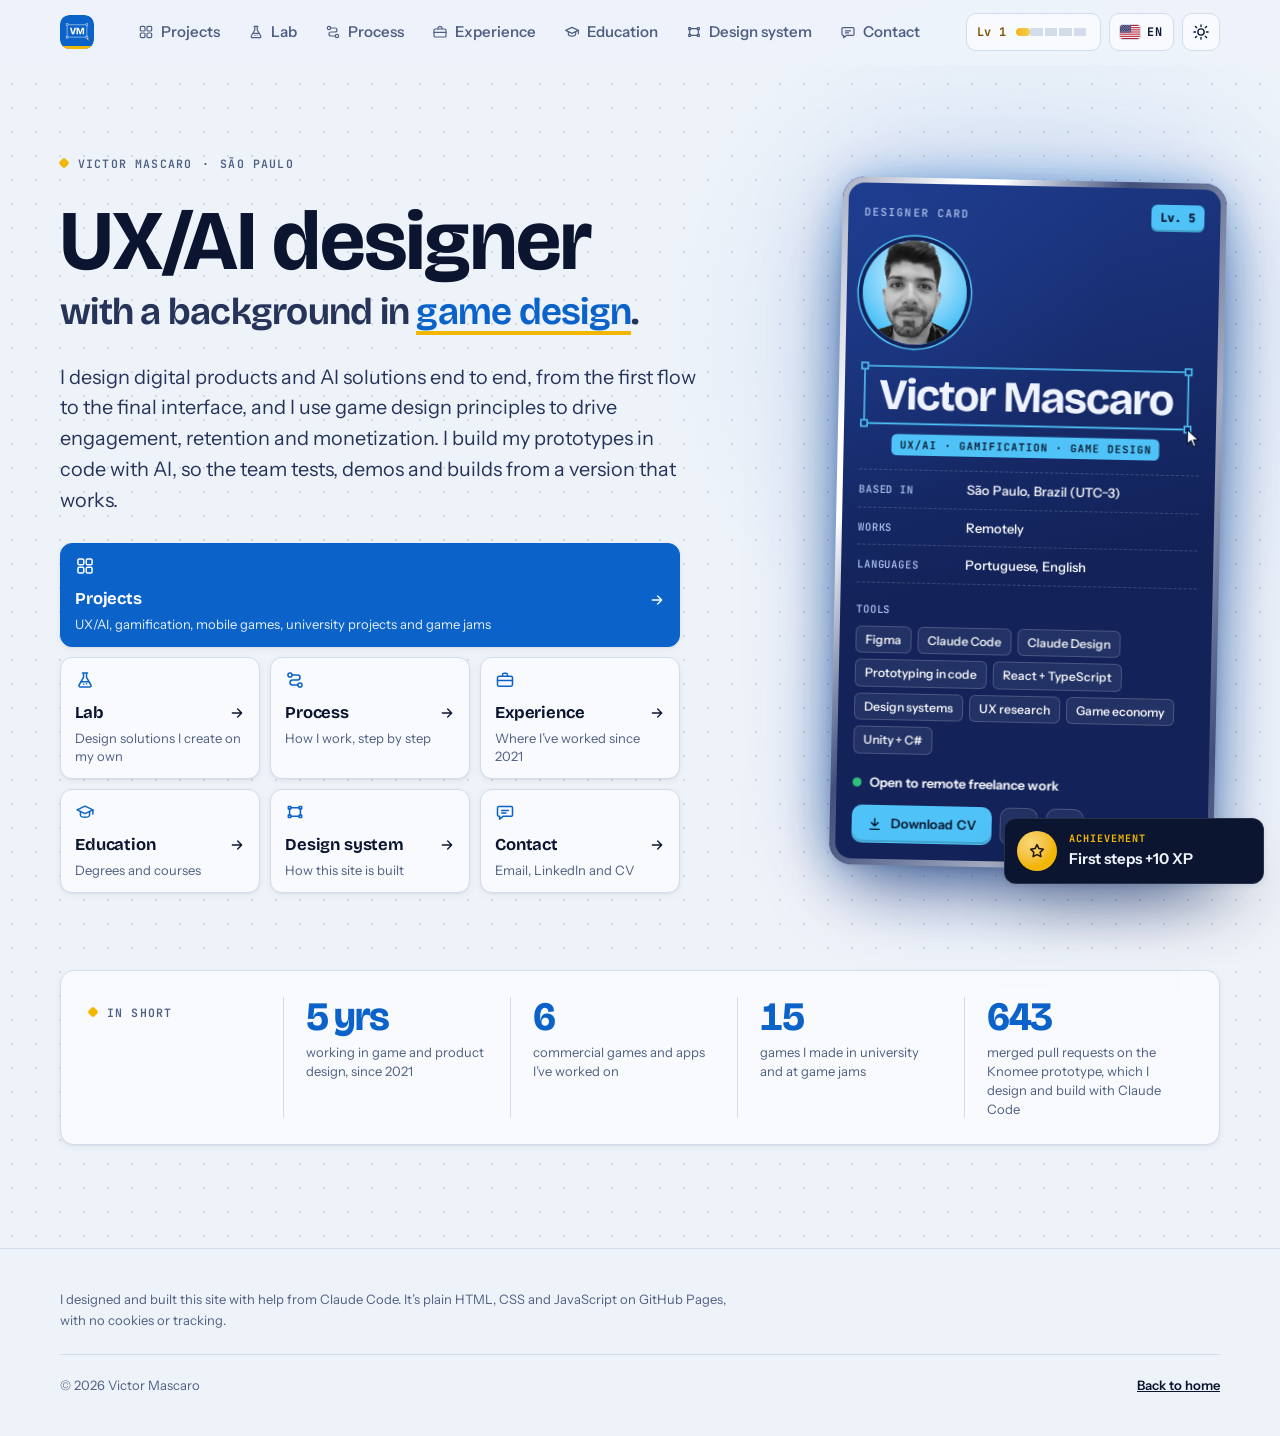
==== commit a5c720a3: "Hero intro (PT): 'soluções com IA' Asset versions bumped to 2026-10-28b.  Co-Authored-By: Claude Opu" ====
--- a/index.html
+++ b/index.html
@@ -24,8 +24,8 @@
 <meta name="theme-color" media="(prefers-color-scheme: dark)" content="#0A1430">
 <link rel="preload" href="assets/fonts/bricolage-grotesque-latin-standard-normal.woff2" as="font" type="font/woff2" crossorigin>
 <link rel="preload" href="assets/fonts/instrument-sans-latin-standard-normal.woff2" as="font" type="font/woff2" crossorigin>
-<link rel="stylesheet" href="assets/css/main.css?v=2026-10-28a">
-<link rel="stylesheet" href="assets/css/design-system.css?v=2026-10-28a">
+<link rel="stylesheet" href="assets/css/main.css?v=2026-10-28b">
+<link rel="stylesheet" href="assets/css/design-system.css?v=2026-10-28b">
 <script>
   /* Apply saved theme and language before first paint (no flash). */
   (function () {
@@ -512,8 +512,8 @@
   <img id="lbImg" alt="">
 </div>
 
-<script src="assets/js/content.js?v=2026-10-28a"></script>
-<script src="assets/js/app.js?v=2026-10-28a"></script>
-<script src="assets/js/design-system.js?v=2026-10-28a"></script>
+<script src="assets/js/content.js?v=2026-10-28b"></script>
+<script src="assets/js/app.js?v=2026-10-28b"></script>
+<script src="assets/js/design-system.js?v=2026-10-28b"></script>
 </body>
 </html>
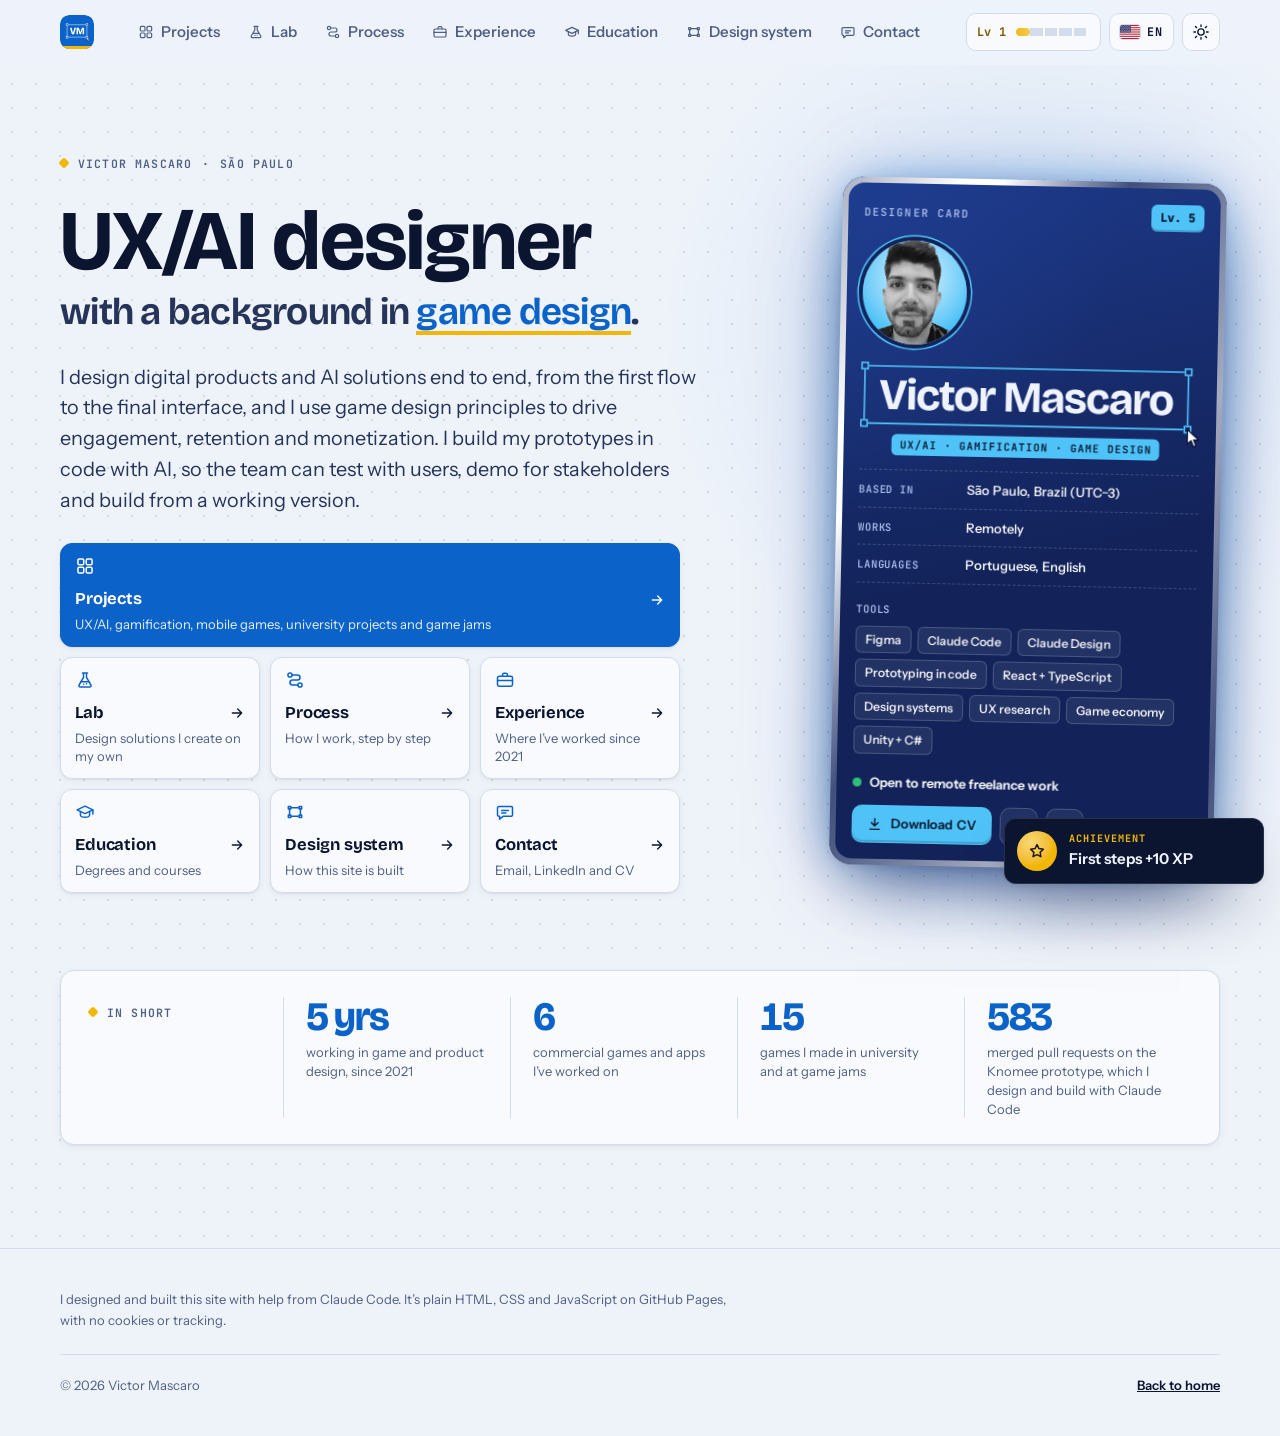
==== commit 6f0743fe: "Hero intro: test with users, demo for stakeholders, build from a working version EN and PT ('usando " ====
--- a/index.html
+++ b/index.html
@@ -24,8 +24,8 @@
 <meta name="theme-color" media="(prefers-color-scheme: dark)" content="#0A1430">
 <link rel="preload" href="assets/fonts/bricolage-grotesque-latin-standard-normal.woff2" as="font" type="font/woff2" crossorigin>
 <link rel="preload" href="assets/fonts/instrument-sans-latin-standard-normal.woff2" as="font" type="font/woff2" crossorigin>
-<link rel="stylesheet" href="assets/css/main.css?v=2026-10-28b">
-<link rel="stylesheet" href="assets/css/design-system.css?v=2026-10-28b">
+<link rel="stylesheet" href="assets/css/main.css?v=2026-10-28c">
+<link rel="stylesheet" href="assets/css/design-system.css?v=2026-10-28c">
 <script>
   /* Apply saved theme and language before first paint (no flash). */
   (function () {
@@ -101,7 +101,7 @@
         <span class="ht-main" data-i18n="hero.title.a">UX/AI designer</span>
         <span class="ht-sub"><span data-i18n="hero.title.s2">with a background in </span><span class="xp-underline"><span data-i18n="hero.title.b">game design</span></span><span class="ht-dot">.</span></span>
       </h1>
-      <p class="hero-lede" data-i18n="hero.lede">I design digital products and AI solutions end to end, from the first flow to the final interface, and I use game design principles to drive engagement, retention and monetization. I build my prototypes in code with AI, so the team tests, demos and builds from a version that works.</p>
+      <p class="hero-lede" data-i18n="hero.lede">I design digital products and AI solutions end to end, from the first flow to the final interface, and I use game design principles to drive engagement, retention and monetization. I build my prototypes in code with AI, so the team can test with users, demo for stakeholders and build from a working version.</p>
       <nav class="hero-tabs" aria-label="Sections">
         <a class="hero-tab is-primary is-wide" href="#work"><svg class="ht-icon" viewBox="0 0 24 24" aria-hidden="true"><rect x="3.5" y="3.5" width="7" height="7" rx="1.6"/><rect x="13.5" y="3.5" width="7" height="7" rx="1.6"/><rect x="3.5" y="13.5" width="7" height="7" rx="1.6"/><rect x="13.5" y="13.5" width="7" height="7" rx="1.6"/></svg><strong><span data-i18n="nav.work">Projects</span><svg viewBox="0 0 24 24" aria-hidden="true"><path d="M5 12h14M13 6l6 6-6 6"/></svg></strong><span data-i18n="hero.tab.work">UX/AI, gamification, mobile games, university projects and game jams</span></a>
         <a class="hero-tab" href="#lab"><svg class="ht-icon" viewBox="0 0 24 24" aria-hidden="true"><path d="M9 3.5h6M10.2 3.5v5.4L4.9 18a1.7 1.7 0 0 0 1.5 2.5h11.2a1.7 1.7 0 0 0 1.5-2.5l-5.3-9.1V3.5"/><path d="M7.4 14h9.2M10.5 17.2h.01M13.8 16.6h.01"/></svg><strong><span data-i18n="nav.lab">Lab</span><svg viewBox="0 0 24 24" aria-hidden="true"><path d="M5 12h14M13 6l6 6-6 6"/></svg></strong><span data-i18n="hero.tab.lab">Design solutions I create on my own</span></a>
@@ -341,7 +341,7 @@
               <span data-i18n="card.cv">Download CV</span></a></span></div></div><details class="ds-code"><summary class="btn btn-ghost btn-small"><svg class="ds-chev" viewBox="0 0 24 24" aria-hidden="true"><path d="M9 5l7 7-7 7"/></svg><span data-i18n="ds.showCode">Show code</span><span class="sr-only"> <span data-i18n="ds.for">for</span> Button</span></summary><div class="ds-code-body"><pre class="ds-pre" tabindex="0" aria-label="Button: HTML"><code></code></pre><button class="btn btn-ghost btn-small" type="button" data-copy-code="Button HTML"><svg viewBox="0 0 24 24" aria-hidden="true"><rect x="8" y="8" width="12" height="12" rx="2.5"/><path d="M16 8V6.5A2.5 2.5 0 0 0 13.5 4h-7A2.5 2.5 0 0 0 4 6.5v7A2.5 2.5 0 0 0 6.5 16H8"/></svg><span data-i18n="ds.copyCode">Copy code</span><span class="sr-only"> <span data-i18n="ds.for">for</span> Button</span></button></div></details></article><article class="ds-comp" id="ds-c-tool"><div class="ds-comp-head"><h5 class="ds-h4">Tool</h5><p data-i18n="ds.sum.tool">Compact 38px header and toolbar buttons: language, theme, menu, close.</p></div><div class="ds-stage " style="--ds-h: 110px"><div class="ds-stage-row" data-ds-unwrap data-ds-live="tools"></div></div><details class="ds-code"><summary class="btn btn-ghost btn-small"><svg class="ds-chev" viewBox="0 0 24 24" aria-hidden="true"><path d="M9 5l7 7-7 7"/></svg><span data-i18n="ds.showCode">Show code</span><span class="sr-only"> <span data-i18n="ds.for">for</span> Tool</span></summary><div class="ds-code-body"><pre class="ds-pre" tabindex="0" aria-label="Tool: HTML"><code></code></pre><button class="btn btn-ghost btn-small" type="button" data-copy-code="Tool HTML"><svg viewBox="0 0 24 24" aria-hidden="true"><rect x="8" y="8" width="12" height="12" rx="2.5"/><path d="M16 8V6.5A2.5 2.5 0 0 0 13.5 4h-7A2.5 2.5 0 0 0 4 6.5v7A2.5 2.5 0 0 0 6.5 16H8"/></svg><span data-i18n="ds.copyCode">Copy code</span><span class="sr-only"> <span data-i18n="ds.for">for</span> Tool</span></button></div></details></article><article class="ds-comp" id="ds-c-xp-meter"><div class="ds-comp-head"><h5 class="ds-h4">Xp Meter</h5><p data-i18n="ds.sum.xp-meter">The header button that shows the visitor’s level and XP and opens the quest log.</p></div><div class="ds-stage " style="--ds-h: 110px"><div class="ds-stage-row" data-ds-unwrap data-ds-live="xp"></div></div><details class="ds-code"><summary class="btn btn-ghost btn-small"><svg class="ds-chev" viewBox="0 0 24 24" aria-hidden="true"><path d="M9 5l7 7-7 7"/></svg><span data-i18n="ds.showCode">Show code</span><span class="sr-only"> <span data-i18n="ds.for">for</span> Xp Meter</span></summary><div class="ds-code-body"><pre class="ds-pre" tabindex="0" aria-label="Xp Meter: HTML"><code></code></pre><button class="btn btn-ghost btn-small" type="button" data-copy-code="Xp Meter HTML"><svg viewBox="0 0 24 24" aria-hidden="true"><rect x="8" y="8" width="12" height="12" rx="2.5"/><path d="M16 8V6.5A2.5 2.5 0 0 0 13.5 4h-7A2.5 2.5 0 0 0 4 6.5v7A2.5 2.5 0 0 0 6.5 16H8"/></svg><span data-i18n="ds.copyCode">Copy code</span><span class="sr-only"> <span data-i18n="ds.for">for</span> Xp Meter</span></button></div></details></article></div><div class="ds-group"><h4 class="ds-h3" data-i18n="ds.g.navigation">Navigation</h4><article class="ds-comp" id="ds-c-header"><div class="ds-comp-head"><h5 class="ds-h4">Header</h5><p data-i18n="ds.sum.header">The sticky 64px header (the site’s HUD): logo, section nav and tools on frosted glass. Between 1101 and 1199px the nav drops its icons so every label stays on one line; below that, the menu button takes over.</p></div><div class="ds-stage is-wide is-bleed" style="--ds-h: 120px" data-ds-live="header"></div><details class="ds-code"><summary class="btn btn-ghost btn-small"><svg class="ds-chev" viewBox="0 0 24 24" aria-hidden="true"><path d="M9 5l7 7-7 7"/></svg><span data-i18n="ds.showCode">Show code</span><span class="sr-only"> <span data-i18n="ds.for">for</span> Header</span></summary><div class="ds-code-body"><pre class="ds-pre" tabindex="0" aria-label="Header: HTML"><code></code></pre><button class="btn btn-ghost btn-small" type="button" data-copy-code="Header HTML"><svg viewBox="0 0 24 24" aria-hidden="true"><rect x="8" y="8" width="12" height="12" rx="2.5"/><path d="M16 8V6.5A2.5 2.5 0 0 0 13.5 4h-7A2.5 2.5 0 0 0 4 6.5v7A2.5 2.5 0 0 0 6.5 16H8"/></svg><span data-i18n="ds.copyCode">Copy code</span><span class="sr-only"> <span data-i18n="ds.for">for</span> Header</span></button></div></details></article><article class="ds-comp" id="ds-c-hero-tabs"><div class="ds-comp-head"><h5 class="ds-h4">Hero Tabs</h5><p data-i18n="ds.sum.hero-tabs">Card-style section links: the hero’s shortcut grid and the “Keep exploring” row at the end of each tab.</p></div><div class="ds-stage " style="--ds-h: 300px"><div class="ds-stage-stack" data-ds-unwrap data-ds-live="heroTabs"></div></div><details class="ds-code"><summary class="btn btn-ghost btn-small"><svg class="ds-chev" viewBox="0 0 24 24" aria-hidden="true"><path d="M9 5l7 7-7 7"/></svg><span data-i18n="ds.showCode">Show code</span><span class="sr-only"> <span data-i18n="ds.for">for</span> Hero Tabs</span></summary><div class="ds-code-body"><pre class="ds-pre" tabindex="0" aria-label="Hero Tabs: HTML"><code></code></pre><button class="btn btn-ghost btn-small" type="button" data-copy-code="Hero Tabs HTML"><svg viewBox="0 0 24 24" aria-hidden="true"><rect x="8" y="8" width="12" height="12" rx="2.5"/><path d="M16 8V6.5A2.5 2.5 0 0 0 13.5 4h-7A2.5 2.5 0 0 0 4 6.5v7A2.5 2.5 0 0 0 6.5 16H8"/></svg><span data-i18n="ds.copyCode">Copy code</span><span class="sr-only"> <span data-i18n="ds.for">for</span> Hero Tabs</span></button></div></details></article><article class="ds-comp" id="ds-c-mobile-nav"><div class="ds-comp-head"><h5 class="ds-h4">Mobile Nav</h5><p data-i18n="ds.sum.mobile-nav">The full-width menu under the header on screens below 1100px.</p></div><div class="ds-stage " style="--ds-h: 330px" data-ds-live="mobileNav"></div><details class="ds-code"><summary class="btn btn-ghost btn-small"><svg class="ds-chev" viewBox="0 0 24 24" aria-hidden="true"><path d="M9 5l7 7-7 7"/></svg><span data-i18n="ds.showCode">Show code</span><span class="sr-only"> <span data-i18n="ds.for">for</span> Mobile Nav</span></summary><div class="ds-code-body"><pre class="ds-pre" tabindex="0" aria-label="Mobile Nav: HTML"><code></code></pre><button class="btn btn-ghost btn-small" type="button" data-copy-code="Mobile Nav HTML"><svg viewBox="0 0 24 24" aria-hidden="true"><rect x="8" y="8" width="12" height="12" rx="2.5"/><path d="M16 8V6.5A2.5 2.5 0 0 0 13.5 4h-7A2.5 2.5 0 0 0 4 6.5v7A2.5 2.5 0 0 0 6.5 16H8"/></svg><span data-i18n="ds.copyCode">Copy code</span><span class="sr-only"> <span data-i18n="ds.for">for</span> Mobile Nav</span></button></div></details></article><article class="ds-comp" id="ds-c-next-case"><div class="ds-comp-head"><h5 class="ds-h4">Next Case</h5><p data-i18n="ds.sum.next-case">The deep-blue button at the end of a case study that opens the next project.</p></div><div class="ds-stage " style="--ds-h: 130px" data-ds-live="nextCase"></div><details class="ds-code"><summary class="btn btn-ghost btn-small"><svg class="ds-chev" viewBox="0 0 24 24" aria-hidden="true"><path d="M9 5l7 7-7 7"/></svg><span data-i18n="ds.showCode">Show code</span><span class="sr-only"> <span data-i18n="ds.for">for</span> Next Case</span></summary><div class="ds-code-body"><pre class="ds-pre" tabindex="0" aria-label="Next Case: HTML"><code></code></pre><button class="btn btn-ghost btn-small" type="button" data-copy-code="Next Case HTML"><svg viewBox="0 0 24 24" aria-hidden="true"><rect x="8" y="8" width="12" height="12" rx="2.5"/><path d="M16 8V6.5A2.5 2.5 0 0 0 13.5 4h-7A2.5 2.5 0 0 0 4 6.5v7A2.5 2.5 0 0 0 6.5 16H8"/></svg><span data-i18n="ds.copyCode">Copy code</span><span class="sr-only"> <span data-i18n="ds.for">for</span> Next Case</span></button></div></details></article></div><div class="ds-group"><h4 class="ds-h3" data-i18n="ds.g.text">Text</h4><article class="ds-comp" id="ds-c-eyebrow"><div class="ds-comp-head"><h5 class="ds-h4">Eyebrow</h5><p data-i18n-html="ds.sum.eyebrow">Mono labels: <code>.eyebrow</code> above section titles and <code>.label</code> for small headings and metadata.</p></div><div class="ds-stage " style="--ds-h: 150px"><div class="ds-stage-stack" data-ds-unwrap><p class="eyebrow" data-i18n="hero.eyebrow">Victor Mascaro<span class="sep"> · </span>São Paulo</p><p class="label" data-i18n="card.base">Based in</p><p style="font-size: 15px" data-i18n-html="ds.escHint">Press <kbd>Esc</kbd> to close.</p></div></div><details class="ds-code"><summary class="btn btn-ghost btn-small"><svg class="ds-chev" viewBox="0 0 24 24" aria-hidden="true"><path d="M9 5l7 7-7 7"/></svg><span data-i18n="ds.showCode">Show code</span><span class="sr-only"> <span data-i18n="ds.for">for</span> Eyebrow</span></summary><div class="ds-code-body"><pre class="ds-pre" tabindex="0" aria-label="Eyebrow: HTML"><code></code></pre><button class="btn btn-ghost btn-small" type="button" data-copy-code="Eyebrow HTML"><svg viewBox="0 0 24 24" aria-hidden="true"><rect x="8" y="8" width="12" height="12" rx="2.5"/><path d="M16 8V6.5A2.5 2.5 0 0 0 13.5 4h-7A2.5 2.5 0 0 0 4 6.5v7A2.5 2.5 0 0 0 6.5 16H8"/></svg><span data-i18n="ds.copyCode">Copy code</span><span class="sr-only"> <span data-i18n="ds.for">for</span> Eyebrow</span></button></div></details></article><article class="ds-comp" id="ds-c-hero-title"><div class="ds-comp-head"><h5 class="ds-h4">Hero Title</h5><p data-i18n="ds.sum.hero-title">The hero headline block: eyebrow, two-level title with the XP underline, and the lede.</p></div><div class="ds-stage " style="--ds-h: 440px"><div class="hero-copy"><p class="eyebrow" data-i18n="hero.eyebrow">Victor Mascaro<span class="sep"> · </span>São Paulo</p><div role="heading" data-ds-tag="h1" aria-level="6" data-ds-level="1" class="hero-title">
         <span class="ht-main" data-i18n="hero.title.a"><span class="w" style="--wi: 0;">UX/AI</span> <span class="w" style="--wi: 1;">designer</span></span>
         <span class="ht-sub"><span data-i18n="hero.title.s2"><span class="w" style="--wi: 2;">with</span> <span class="w" style="--wi: 3;">a</span> <span class="w" style="--wi: 4;">background</span> <span class="w" style="--wi: 5;">in</span> </span><span class="xp-underline"><span data-i18n="hero.title.b"><span class="w" style="--wi: 6;">game</span> <span class="w" style="--wi: 7;">design</span></span></span><span class="ht-dot" style="--wi: 16;">.</span></span>
-      </div><p class="hero-lede" data-i18n="hero.lede">I design digital products and AI solutions end to end, from the first flow to the final interface, and I use game design principles to drive engagement, retention and monetization. I build my prototypes in code with AI, so the team tests, demos and builds from a version that works.</p></div></div><details class="ds-code"><summary class="btn btn-ghost btn-small"><svg class="ds-chev" viewBox="0 0 24 24" aria-hidden="true"><path d="M9 5l7 7-7 7"/></svg><span data-i18n="ds.showCode">Show code</span><span class="sr-only"> <span data-i18n="ds.for">for</span> Hero Title</span></summary><div class="ds-code-body"><pre class="ds-pre" tabindex="0" aria-label="Hero Title: HTML"><code></code></pre><button class="btn btn-ghost btn-small" type="button" data-copy-code="Hero Title HTML"><svg viewBox="0 0 24 24" aria-hidden="true"><rect x="8" y="8" width="12" height="12" rx="2.5"/><path d="M16 8V6.5A2.5 2.5 0 0 0 13.5 4h-7A2.5 2.5 0 0 0 4 6.5v7A2.5 2.5 0 0 0 6.5 16H8"/></svg><span data-i18n="ds.copyCode">Copy code</span><span class="sr-only"> <span data-i18n="ds.for">for</span> Hero Title</span></button></div></details></article><article class="ds-comp" id="ds-c-pull-quote"><div class="ds-comp-head"><h5 class="ds-h4">Pull Quote</h5><p data-i18n="ds.sum.pull-quote">Large display text inside case studies: the problem statement that opens each one.</p></div><div class="ds-stage " style="--ds-h: 300px" data-ds-live="pullQuote"></div><details class="ds-code"><summary class="btn btn-ghost btn-small"><svg class="ds-chev" viewBox="0 0 24 24" aria-hidden="true"><path d="M9 5l7 7-7 7"/></svg><span data-i18n="ds.showCode">Show code</span><span class="sr-only"> <span data-i18n="ds.for">for</span> Pull Quote</span></summary><div class="ds-code-body"><pre class="ds-pre" tabindex="0" aria-label="Pull Quote: HTML"><code></code></pre><button class="btn btn-ghost btn-small" type="button" data-copy-code="Pull Quote HTML"><svg viewBox="0 0 24 24" aria-hidden="true"><rect x="8" y="8" width="12" height="12" rx="2.5"/><path d="M16 8V6.5A2.5 2.5 0 0 0 13.5 4h-7A2.5 2.5 0 0 0 4 6.5v7A2.5 2.5 0 0 0 6.5 16H8"/></svg><span data-i18n="ds.copyCode">Copy code</span><span class="sr-only"> <span data-i18n="ds.for">for</span> Pull Quote</span></button></div></details></article><article class="ds-comp" id="ds-c-section-head"><div class="ds-comp-head"><h5 class="ds-h4">Section Head</h5><p data-i18n-html="ds.sum.section-head">The opener of each tab (<code>.section-head</code>) and of each project group inside Projects (<code>.group-head</code>). The Projects head also carries shortcuts to its groups, each with its icon and project count.</p></div><div class="ds-stage " style="--ds-h: 330px"><div class="ds-stage-stack" data-ds-unwrap><header class="section-head">
+      </div><p class="hero-lede" data-i18n="hero.lede">I design digital products and AI solutions end to end, from the first flow to the final interface, and I use game design principles to drive engagement, retention and monetization. I build my prototypes in code with AI, so the team can test with users, demo for stakeholders and build from a working version.</p></div></div><details class="ds-code"><summary class="btn btn-ghost btn-small"><svg class="ds-chev" viewBox="0 0 24 24" aria-hidden="true"><path d="M9 5l7 7-7 7"/></svg><span data-i18n="ds.showCode">Show code</span><span class="sr-only"> <span data-i18n="ds.for">for</span> Hero Title</span></summary><div class="ds-code-body"><pre class="ds-pre" tabindex="0" aria-label="Hero Title: HTML"><code></code></pre><button class="btn btn-ghost btn-small" type="button" data-copy-code="Hero Title HTML"><svg viewBox="0 0 24 24" aria-hidden="true"><rect x="8" y="8" width="12" height="12" rx="2.5"/><path d="M16 8V6.5A2.5 2.5 0 0 0 13.5 4h-7A2.5 2.5 0 0 0 4 6.5v7A2.5 2.5 0 0 0 6.5 16H8"/></svg><span data-i18n="ds.copyCode">Copy code</span><span class="sr-only"> <span data-i18n="ds.for">for</span> Hero Title</span></button></div></details></article><article class="ds-comp" id="ds-c-pull-quote"><div class="ds-comp-head"><h5 class="ds-h4">Pull Quote</h5><p data-i18n="ds.sum.pull-quote">Large display text inside case studies: the problem statement that opens each one.</p></div><div class="ds-stage " style="--ds-h: 300px" data-ds-live="pullQuote"></div><details class="ds-code"><summary class="btn btn-ghost btn-small"><svg class="ds-chev" viewBox="0 0 24 24" aria-hidden="true"><path d="M9 5l7 7-7 7"/></svg><span data-i18n="ds.showCode">Show code</span><span class="sr-only"> <span data-i18n="ds.for">for</span> Pull Quote</span></summary><div class="ds-code-body"><pre class="ds-pre" tabindex="0" aria-label="Pull Quote: HTML"><code></code></pre><button class="btn btn-ghost btn-small" type="button" data-copy-code="Pull Quote HTML"><svg viewBox="0 0 24 24" aria-hidden="true"><rect x="8" y="8" width="12" height="12" rx="2.5"/><path d="M16 8V6.5A2.5 2.5 0 0 0 13.5 4h-7A2.5 2.5 0 0 0 4 6.5v7A2.5 2.5 0 0 0 6.5 16H8"/></svg><span data-i18n="ds.copyCode">Copy code</span><span class="sr-only"> <span data-i18n="ds.for">for</span> Pull Quote</span></button></div></details></article><article class="ds-comp" id="ds-c-section-head"><div class="ds-comp-head"><h5 class="ds-h4">Section Head</h5><p data-i18n-html="ds.sum.section-head">The opener of each tab (<code>.section-head</code>) and of each project group inside Projects (<code>.group-head</code>). The Projects head also carries shortcuts to its groups, each with its icon and project count.</p></div><div class="ds-stage " style="--ds-h: 330px"><div class="ds-stage-stack" data-ds-unwrap><header class="section-head">
       <p class="eyebrow" data-i18n="work.eyebrow">Projects</p>
       <h2 aria-level="6" data-ds-level="1" class="section-title"><span class="title-icon" aria-hidden="true"><svg viewBox="0 0 24 24" aria-hidden="true"><rect x="3.5" y="3.5" width="7" height="7" rx="1.6"></rect><rect x="13.5" y="3.5" width="7" height="7" rx="1.6"></rect><rect x="3.5" y="13.5" width="7" height="7" rx="1.6"></rect><rect x="13.5" y="13.5" width="7" height="7" rx="1.6"></rect></svg></span><span data-i18n="work.title">Professional projects</span></h2>
       <p class="section-lede" data-i18n="work.lede">Work I did for companies and studios, and projects from my game design degree. Each one has a short write-up: the context, what I did, and the result.</p>
@@ -512,8 +512,8 @@
   <img id="lbImg" alt="">
 </div>
 
-<script src="assets/js/content.js?v=2026-10-28b"></script>
-<script src="assets/js/app.js?v=2026-10-28b"></script>
-<script src="assets/js/design-system.js?v=2026-10-28b"></script>
+<script src="assets/js/content.js?v=2026-10-28c"></script>
+<script src="assets/js/app.js?v=2026-10-28c"></script>
+<script src="assets/js/design-system.js?v=2026-10-28c"></script>
 </body>
 </html>
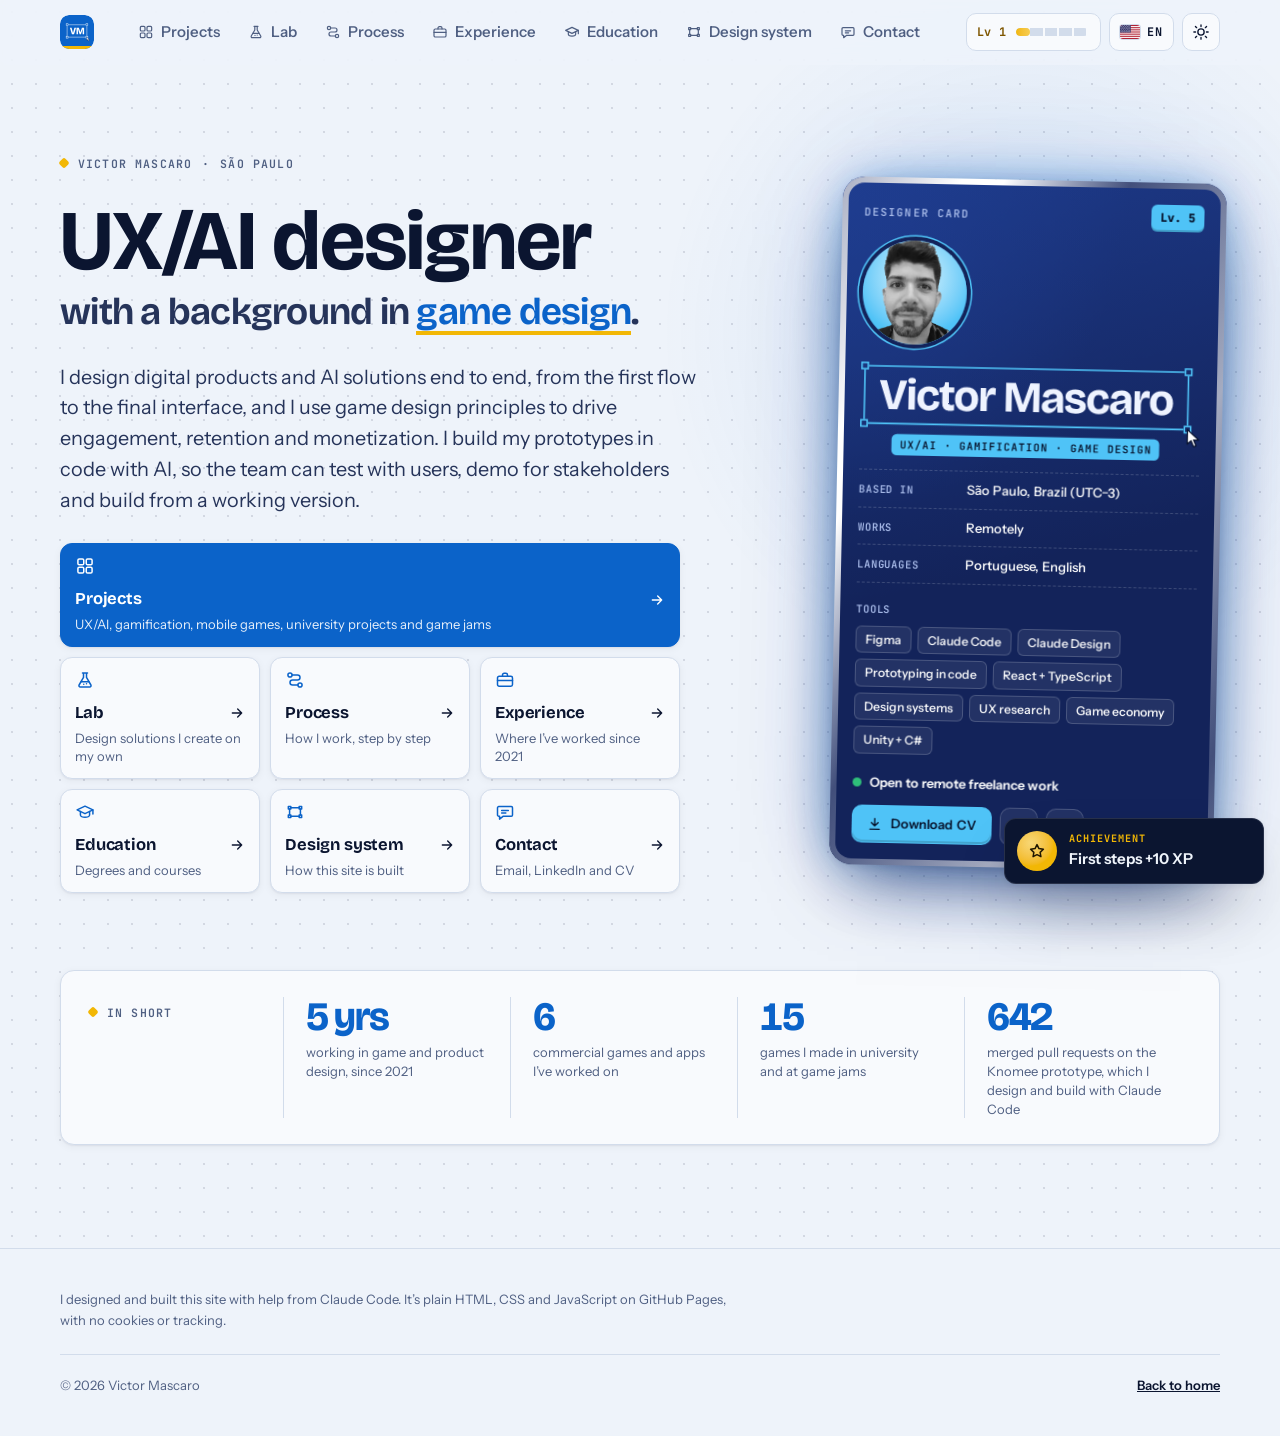
==== commit ec982d1a: "Group labels: By Aliens · Lumen Games; Universidade Anhembi Morumbi · 2019 to 2023 - Mobile games: "" ====
--- a/index.html
+++ b/index.html
@@ -24,8 +24,8 @@
 <meta name="theme-color" media="(prefers-color-scheme: dark)" content="#0A1430">
 <link rel="preload" href="assets/fonts/bricolage-grotesque-latin-standard-normal.woff2" as="font" type="font/woff2" crossorigin>
 <link rel="preload" href="assets/fonts/instrument-sans-latin-standard-normal.woff2" as="font" type="font/woff2" crossorigin>
-<link rel="stylesheet" href="assets/css/main.css?v=2026-10-28c">
-<link rel="stylesheet" href="assets/css/design-system.css?v=2026-10-28c">
+<link rel="stylesheet" href="assets/css/main.css?v=2026-11-04a">
+<link rel="stylesheet" href="assets/css/design-system.css?v=2026-11-04a">
 <script>
   /* Apply saved theme and language before first paint (no flash). */
   (function () {
@@ -195,7 +195,7 @@
 
     <div class="work-group" id="work-games">
       <div class="group-head">
-        <h3 class="group-title"><span class="group-icon" aria-hidden="true"><svg viewBox="0 0 24 24"><path d="M7.5 7h9a4.5 4.5 0 0 1 4.4 5.4l-.9 4.3a2.3 2.3 0 0 1-3.9 1.1L14 15.5h-4l-2.1 2.3a2.3 2.3 0 0 1-3.9-1.1l-.9-4.3A4.5 4.5 0 0 1 7.5 7z"/><path d="M8 10v3M6.5 11.5h3"/><path d="M15.5 10.5h.01M17 12.5h.01"/></svg></span><span data-i18n="work.games.title">Mobile games</span> <span class="group-meta" data-i18n="work.games.meta">By Aliens and Lumen Games · 2021 to 2025</span></h3>
+        <h3 class="group-title"><span class="group-icon" aria-hidden="true"><svg viewBox="0 0 24 24"><path d="M7.5 7h9a4.5 4.5 0 0 1 4.4 5.4l-.9 4.3a2.3 2.3 0 0 1-3.9 1.1L14 15.5h-4l-2.1 2.3a2.3 2.3 0 0 1-3.9-1.1l-.9-4.3A4.5 4.5 0 0 1 7.5 7z"/><path d="M8 10v3M6.5 11.5h3"/><path d="M15.5 10.5h.01M17 12.5h.01"/></svg></span><span data-i18n="work.games.title">Mobile games</span> <span class="group-meta" data-i18n="work.games.meta">By Aliens · Lumen Games · 2021 to 2025</span></h3>
         <p class="group-lede" data-i18n="work.games.lede">At By Aliens I was a game and UX designer on four live games, working mostly on systems, economy, events and onboarding. Before that, I was producer and game designer on Hemp Paradise at Lumen Games.</p>
       </div>
       <div class="grid-games" id="gridGames"></div>
@@ -203,7 +203,7 @@
 
     <div class="work-group" id="work-side">
       <div class="group-head">
-        <h3 class="group-title"><span class="group-icon" aria-hidden="true"><svg viewBox="0 0 24 24"><path d="M2.5 9.5 12 5l9.5 4.5L12 14z"/><path d="M6.5 11.5v4c0 1.4 2.5 2.8 5.5 2.8s5.5-1.4 5.5-2.8v-4M21.5 9.5v5"/></svg></span><span data-i18n="work.side.title">University projects and game jams</span></h3>
+        <h3 class="group-title"><span class="group-icon" aria-hidden="true"><svg viewBox="0 0 24 24"><path d="M2.5 9.5 12 5l9.5 4.5L12 14z"/><path d="M6.5 11.5v4c0 1.4 2.5 2.8 5.5 2.8s5.5-1.4 5.5-2.8v-4M21.5 9.5v5"/></svg></span><span data-i18n="work.side.title">University projects and game jams</span> <span class="group-meta" data-i18n="work.side.meta">Universidade Anhembi Morumbi · 2019 to 2023</span></h3>
         <p class="group-lede" data-i18n="work.side.lede">Games I made during my game design degree, alone or in small teams.</p>
       </div>
       <ul class="side-list" id="sideList"></ul>
@@ -512,8 +512,8 @@
   <img id="lbImg" alt="">
 </div>
 
-<script src="assets/js/content.js?v=2026-10-28c"></script>
-<script src="assets/js/app.js?v=2026-10-28c"></script>
-<script src="assets/js/design-system.js?v=2026-10-28c"></script>
+<script src="assets/js/content.js?v=2026-11-04a"></script>
+<script src="assets/js/app.js?v=2026-11-04a"></script>
+<script src="assets/js/design-system.js?v=2026-11-04a"></script>
 </body>
 </html>
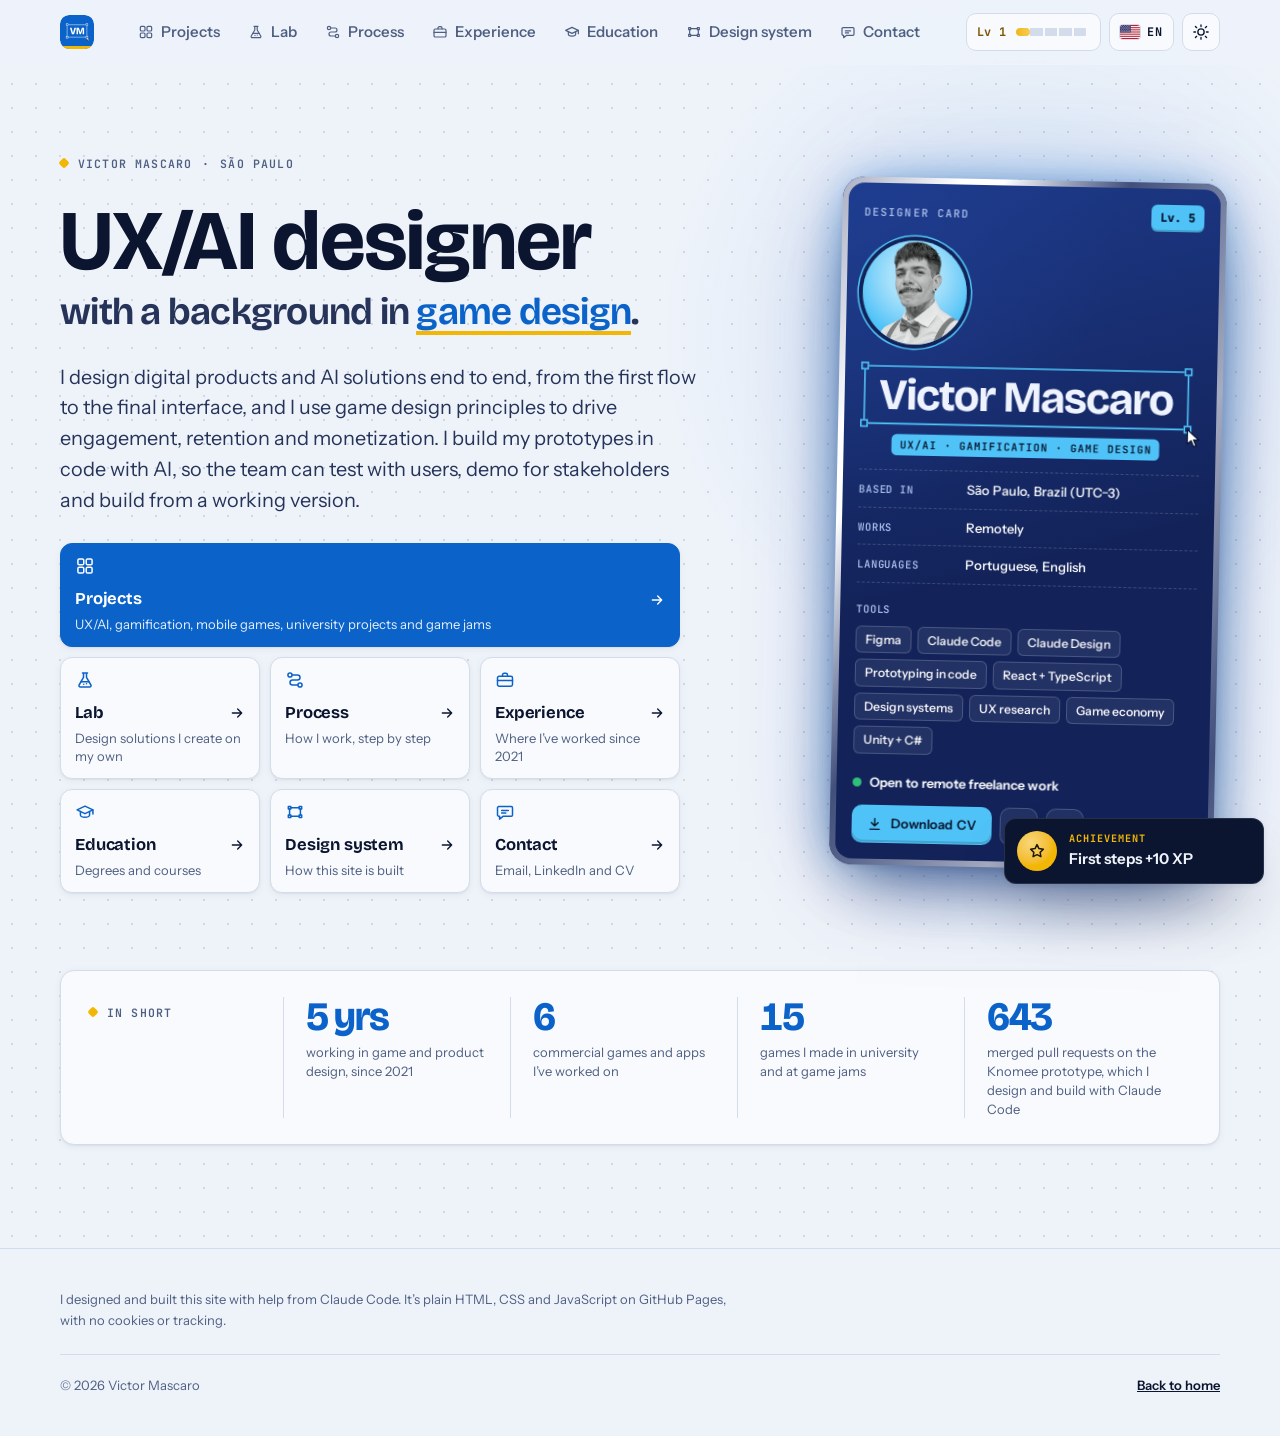
==== commit cc811040: "New photo on the designer card The portrait is the 2026 photo: a clean cutout (from "Victor Mascaro " ====
--- a/index.html
+++ b/index.html
@@ -121,7 +121,7 @@
           <span class="pc-level" title="5 years shipping products"><span data-i18n="card.level">Lv. 5</span></span>
         </div>
         <div class="pc-portrait">
-          <img src="assets/img/victor.webp" alt="Portrait of Victor Mascaro" width="340" height="340">
+          <img src="assets/img/victor.webp?v=2026-11-04b" alt="Portrait of Victor Mascaro" width="340" height="340">
         </div>
         <div class="pc-id">
           <h2 class="pc-name pc-logo"><img src="assets/brand/svg/vm-primary-dark.svg" alt="Victor Mascaro: UX/AI, Gamification, Game Design" width="781" height="213"></h2>
@@ -369,7 +369,7 @@
           <span class="pc-level" title="5 years of work since 2021"><span data-i18n="card.level">Lv. 5</span></span>
         </div>
         <div class="pc-portrait">
-          <img loading="lazy" src="assets/img/victor.webp" alt="Portrait of Victor Mascaro" width="340" height="340">
+          <img loading="lazy" src="assets/img/victor.webp?v=2026-11-04b" alt="Portrait of Victor Mascaro" width="340" height="340">
         </div>
         <div class="pc-id">
           <h2 aria-level="6" data-ds-level="1" class="pc-name pc-logo"><img loading="lazy" src="assets/brand/svg/vm-primary-dark.svg" alt="Victor Mascaro: UX/AI, Gamification, Game Design" width="781" height="213"></h2>
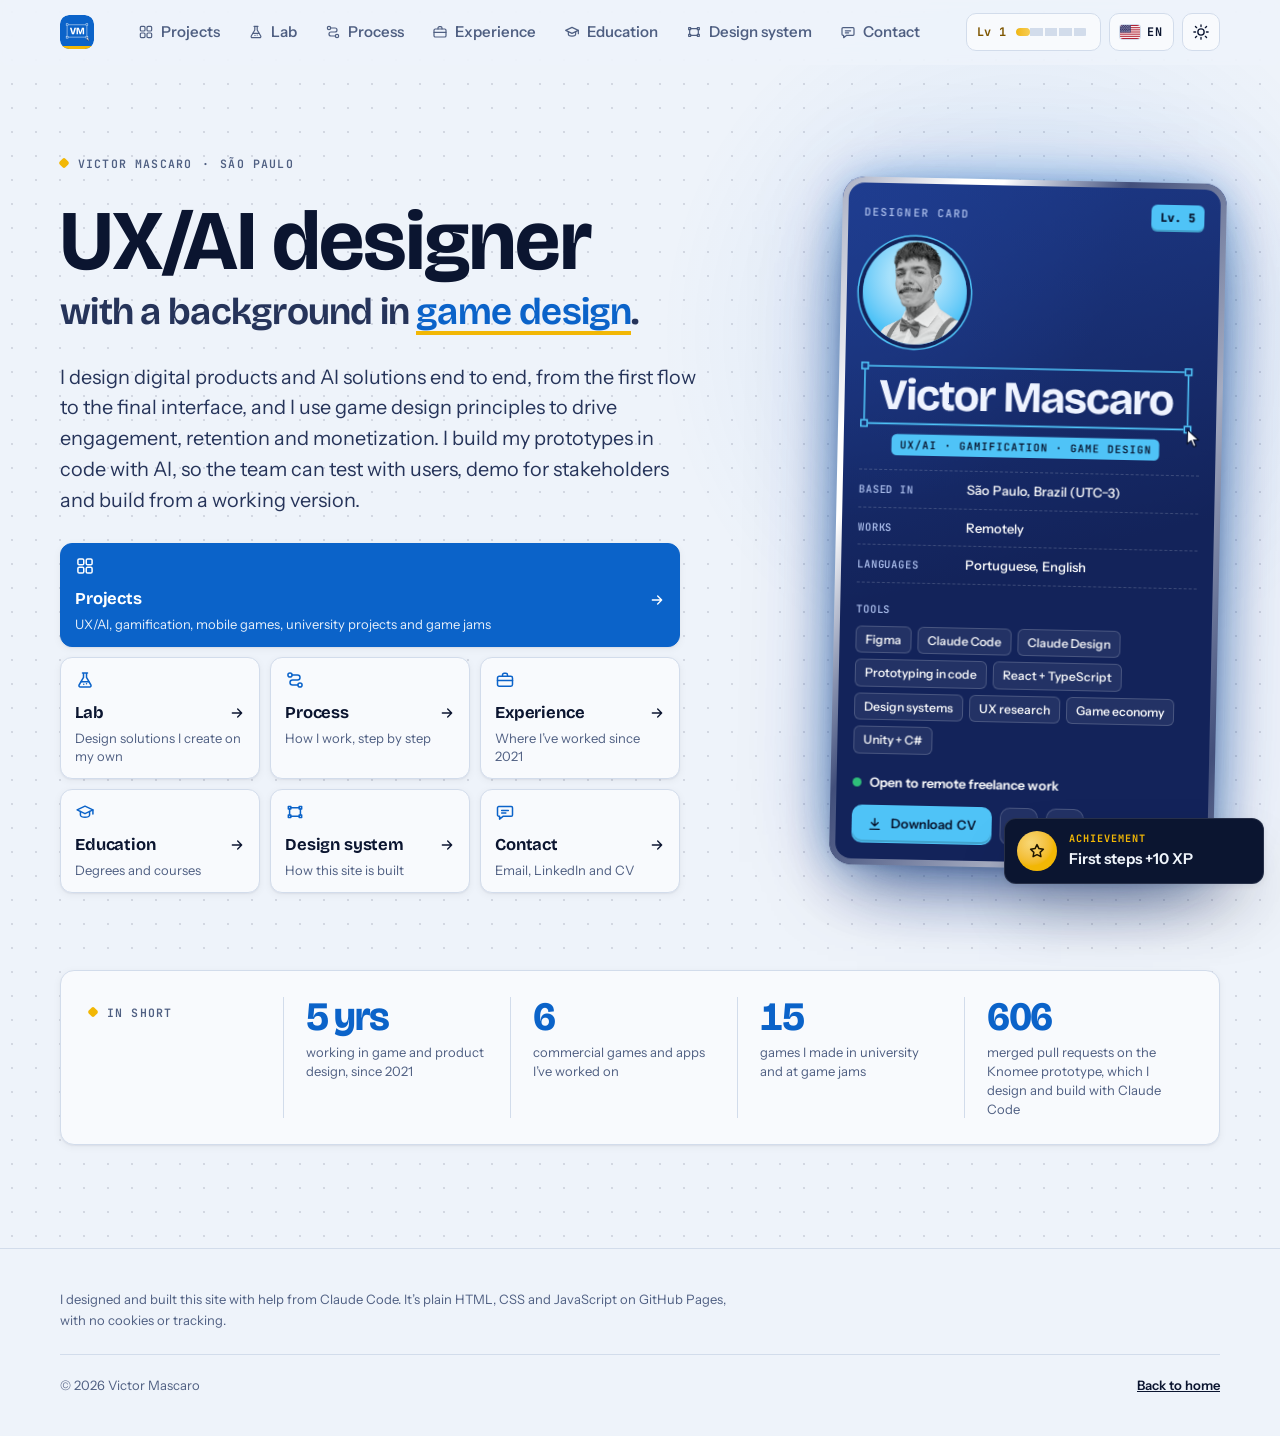
==== commit f0d74588: "New contact email: victor.mascaro.uxd@gmail.com - Contact section, Copy email, the no-script line an" ====
--- a/index.html
+++ b/index.html
@@ -24,8 +24,8 @@
 <meta name="theme-color" media="(prefers-color-scheme: dark)" content="#0A1430">
 <link rel="preload" href="assets/fonts/bricolage-grotesque-latin-standard-normal.woff2" as="font" type="font/woff2" crossorigin>
 <link rel="preload" href="assets/fonts/instrument-sans-latin-standard-normal.woff2" as="font" type="font/woff2" crossorigin>
-<link rel="stylesheet" href="assets/css/main.css?v=2026-11-04a">
-<link rel="stylesheet" href="assets/css/design-system.css?v=2026-11-04a">
+<link rel="stylesheet" href="assets/css/main.css?v=2026-11-10a">
+<link rel="stylesheet" href="assets/css/design-system.css?v=2026-11-10a">
 <script>
   /* Apply saved theme and language before first paint (no flash). */
   (function () {
@@ -138,7 +138,7 @@
         <div class="pc-foot">
           <p class="pc-status"><span class="dot" aria-hidden="true"></span><span data-i18n="card.statusV">Open to remote freelance work</span></p>
           <div class="pc-actions">
-            <a class="btn btn-small btn-card" id="cardCv" href="assets/cv/Victor-Mascaro-CV-EN.pdf?v=2026-10-22e" target="_blank" rel="noopener">
+            <a class="btn btn-small btn-card" id="cardCv" href="assets/cv/Victor-Mascaro-CV-EN.pdf?v=2026-11-10a" target="_blank" rel="noopener">
               <svg viewBox="0 0 24 24" aria-hidden="true"><path d="M12 4v11M7 10l5 5 5-5M5 20h14"/></svg>
               <span data-i18n="card.cv">Download CV</span></a>
             <a class="pc-social" data-social="linkedin" href="https://www.linkedin.com/in/victor-mascaro/" target="_blank" rel="noopener" aria-label="LinkedIn" title="LinkedIn"><svg viewBox="0 0 24 24" aria-hidden="true"><rect x="3.5" y="3.5" width="17" height="17" rx="3"/><path d="M8 10.5V16M8 7.8v.1M11.5 16v-3.2c0-1.4 1-2.3 2.2-2.3s2 .9 2 2.3V16M11.5 10.5V16"/></svg></a>
@@ -265,7 +265,7 @@
         <p class="eyebrow" data-i18n="exp.eyebrow">Experience</p>
         <h2 class="section-title" id="expTitle"><span class="title-icon" aria-hidden="true"><svg class="" viewBox="0 0 24 24" aria-hidden="true"><rect x="3" y="7.5" width="18" height="12" rx="2"/><path d="M9 7.5V6a2 2 0 0 1 2-2h2a2 2 0 0 1 2 2v1.5M3 12.5h18"/></svg></span><span data-i18n="exp.title">Where I’ve worked</span></h2>
       </div>
-      <a class="btn btn-ghost btn-small" id="expCv" href="assets/cv/Victor-Mascaro-CV-EN.pdf?v=2026-10-22e" target="_blank" rel="noopener">
+      <a class="btn btn-ghost btn-small" id="expCv" href="assets/cv/Victor-Mascaro-CV-EN.pdf?v=2026-11-10a" target="_blank" rel="noopener">
         <svg viewBox="0 0 24 24" aria-hidden="true"><path d="M12 4v11M7 10l5 5 5-5M5 20h14"/></svg>
         <span data-i18n="exp.cv">Full CV (PDF)</span></a>
     </header>
@@ -334,9 +334,9 @@
 <div class="group-head"><h3 class="group-title" id="h-ds-components"><span class="group-icon" aria-hidden="true"><svg viewBox="0 0 24 24"><rect x="8.5" y="3.5" width="7" height="7" rx="1.5"/><rect x="3.5" y="13.5" width="7" height="7" rx="1.5"/><rect x="13.5" y="13.5" width="7" height="7" rx="1.5"/></svg></span><span data-i18n="ds.s.components">Components</span></h3><p class="group-lede" data-i18n="ds.h.components">The site’s components</p></div>
 <p class="ds-p" data-i18n="ds.comp.intro">Each block renders the component with the site’s real classes and markup, drawn by the same code as the other tabs and in the current language, with the email replaced by a placeholder. Hover, focus and the components’ own controls work as they do on the site; links inside a preview stay on this tab. Fixed and overlay components render in place inside their stage. “Show code” prints the markup of the preview above it.</p><div class="ds-group"><h4 class="ds-h3" data-i18n="ds.g.brand">Brand</h4><article class="ds-comp" id="ds-c-brand-mark"><div class="ds-comp-head"><h5 class="ds-h4">Brand Mark</h5><p data-i18n="ds.sum.brand-mark">The VM tile: the header’s app icon (the favicon tile with the selection frame and cursor), the favicon and the app icons.</p></div><div class="ds-stage " style="--ds-h: 200px"><div class="ds-stage-row" data-ds-unwrap><img class="brand-mark" src="assets/brand/svg/vm-app-icon.svg" alt="" width="34" height="34"><img src="assets/brand/svg/vm-app-icon.svg" alt="VM app icon" width="112" height="112" loading="lazy"><img src="assets/brand/favicon/favicon.svg" alt="VM favicon, 32px" width="32" height="32" loading="lazy"><img src="assets/brand/favicon/favicon.svg" alt="VM favicon, 16px" width="16" height="16" loading="lazy"></div></div><details class="ds-code"><summary class="btn btn-ghost btn-small"><svg class="ds-chev" viewBox="0 0 24 24" aria-hidden="true"><path d="M9 5l7 7-7 7"/></svg><span data-i18n="ds.showCode">Show code</span><span class="sr-only"> <span data-i18n="ds.for">for</span> Brand Mark</span></summary><div class="ds-code-body"><pre class="ds-pre" tabindex="0" aria-label="Brand Mark: HTML"><code></code></pre><button class="btn btn-ghost btn-small" type="button" data-copy-code="Brand Mark HTML"><svg viewBox="0 0 24 24" aria-hidden="true"><rect x="8" y="8" width="12" height="12" rx="2.5"/><path d="M16 8V6.5A2.5 2.5 0 0 0 13.5 4h-7A2.5 2.5 0 0 0 4 6.5v7A2.5 2.5 0 0 0 6.5 16H8"/></svg><span data-i18n="ds.copyCode">Copy code</span><span class="sr-only"> <span data-i18n="ds.for">for</span> Brand Mark</span></button></div></details></article><article class="ds-comp" id="ds-c-logo"><div class="ds-comp-head"><h5 class="ds-h4">Logo</h5><p data-i18n="ds.sum.logo">The Selection logo: the name inside a design-tool selection frame, with square handles, a cursor and the tag “UX/AI · Gamification · Game Design”.</p></div><div class="ds-stage " style="--ds-h: 260px"><div class="ds-stage-row" data-ds-unwrap style="gap: 40px"><img style="width: 340px" class="ds-on-light " src="assets/brand/svg/vm-primary-light.svg" alt="Victor Mascaro: UX/AI, Gamification, Game Design" width="781" height="213" loading="lazy"><img style="width: 340px" class="ds-on-dark " src="assets/brand/svg/vm-primary-dark.svg" alt="Victor Mascaro: UX/AI, Gamification, Game Design" width="781" height="213" loading="lazy"><span class="vm-brand" role="img" aria-label="Victor Mascaro, header lockup"><span class="vm-brand__lockup" aria-hidden="true"> <span class="vm-brand__frame">Victor Mascaro<svg class="vm-brand__handle vm-brand__handle--tl" viewBox="0 0 5 5"><rect x=".5" y=".5" width="4" height="4"/></svg><svg class="vm-brand__handle vm-brand__handle--tr" viewBox="0 0 5 5"><rect x=".5" y=".5" width="4" height="4"/></svg><svg class="vm-brand__handle vm-brand__handle--bl" viewBox="0 0 5 5"><rect x=".5" y=".5" width="4" height="4"/></svg><svg class="vm-brand__handle vm-brand__handle--br" viewBox="0 0 5 5"><rect x=".5" y=".5" width="4" height="4"/></svg><svg class="vm-brand__cursor" viewBox="0 0 16 22"><path d="M1.5 1.5 L1.5 17 L5.6 13.4 L8.4 19.8 L11 18.7 L8.3 12.5 L13.8 12.5 Z" fill="var(--ink)" stroke="var(--paper)" stroke-width="1.4" stroke-linejoin="round"/></svg></span> </span></span></div></div><details class="ds-code"><summary class="btn btn-ghost btn-small"><svg class="ds-chev" viewBox="0 0 24 24" aria-hidden="true"><path d="M9 5l7 7-7 7"/></svg><span data-i18n="ds.showCode">Show code</span><span class="sr-only"> <span data-i18n="ds.for">for</span> Logo</span></summary><div class="ds-code-body"><pre class="ds-pre" tabindex="0" aria-label="Logo: HTML"><code></code></pre><button class="btn btn-ghost btn-small" type="button" data-copy-code="Logo HTML"><svg viewBox="0 0 24 24" aria-hidden="true"><rect x="8" y="8" width="12" height="12" rx="2.5"/><path d="M16 8V6.5A2.5 2.5 0 0 0 13.5 4h-7A2.5 2.5 0 0 0 4 6.5v7A2.5 2.5 0 0 0 6.5 16H8"/></svg><span data-i18n="ds.copyCode">Copy code</span><span class="sr-only"> <span data-i18n="ds.for">for</span> Logo</span></button></div></details></article></div><div class="ds-group"><h4 class="ds-h3" data-i18n="ds.g.actions">Actions</h4><article class="ds-comp" id="ds-c-button"><div class="ds-comp-head"><h5 class="ds-h4">Button</h5><p data-i18n="ds.sum.button">Buttons for the main actions: copy email, download CV, open a live prototype.</p></div><div class="ds-stage " style="--ds-h: 140px"><div class="ds-stage-row" data-ds-unwrap><button class="btn btn-primary" type="button">
           <svg viewBox="0 0 24 24" aria-hidden="true"><rect x="8" y="8" width="12" height="12" rx="2.5"></rect><path d="M16 8V6.5A2.5 2.5 0 0 0 13.5 4h-7A2.5 2.5 0 0 0 4 6.5v7A2.5 2.5 0 0 0 6.5 16H8"></path></svg>
-          <span data-i18n="contact.copy">Copy email</span></button><a class="btn btn-ghost" href="assets/cv/Victor-Mascaro-CV-EN.pdf?v=2026-10-22e" target="_blank" rel="noopener">
+          <span data-i18n="contact.copy">Copy email</span></button><a class="btn btn-ghost" href="assets/cv/Victor-Mascaro-CV-EN.pdf?v=2026-11-10a" target="_blank" rel="noopener">
           <svg viewBox="0 0 24 24" aria-hidden="true"><path d="M12 4v11M7 10l5 5 5-5M5 20h14"></path></svg>
-          <span data-i18n="contact.cv">Download CV</span></a><span data-ds-unwrap style="display: contents" data-ds-live="liveBtn"></span><span data-ds-unwrap style="display: contents; --gold: var(--card-hi); --on-gold: var(--card-hi-ink)"><a class="btn btn-small btn-card" href="assets/cv/Victor-Mascaro-CV-EN.pdf?v=2026-10-22e" target="_blank" rel="noopener">
+          <span data-i18n="contact.cv">Download CV</span></a><span data-ds-unwrap style="display: contents" data-ds-live="liveBtn"></span><span data-ds-unwrap style="display: contents; --gold: var(--card-hi); --on-gold: var(--card-hi-ink)"><a class="btn btn-small btn-card" href="assets/cv/Victor-Mascaro-CV-EN.pdf?v=2026-11-10a" target="_blank" rel="noopener">
               <svg viewBox="0 0 24 24" aria-hidden="true"><path d="M12 4v11M7 10l5 5 5-5M5 20h14"></path></svg>
               <span data-i18n="card.cv">Download CV</span></a></span></div></div><details class="ds-code"><summary class="btn btn-ghost btn-small"><svg class="ds-chev" viewBox="0 0 24 24" aria-hidden="true"><path d="M9 5l7 7-7 7"/></svg><span data-i18n="ds.showCode">Show code</span><span class="sr-only"> <span data-i18n="ds.for">for</span> Button</span></summary><div class="ds-code-body"><pre class="ds-pre" tabindex="0" aria-label="Button: HTML"><code></code></pre><button class="btn btn-ghost btn-small" type="button" data-copy-code="Button HTML"><svg viewBox="0 0 24 24" aria-hidden="true"><rect x="8" y="8" width="12" height="12" rx="2.5"/><path d="M16 8V6.5A2.5 2.5 0 0 0 13.5 4h-7A2.5 2.5 0 0 0 4 6.5v7A2.5 2.5 0 0 0 6.5 16H8"/></svg><span data-i18n="ds.copyCode">Copy code</span><span class="sr-only"> <span data-i18n="ds.for">for</span> Button</span></button></div></details></article><article class="ds-comp" id="ds-c-tool"><div class="ds-comp-head"><h5 class="ds-h4">Tool</h5><p data-i18n="ds.sum.tool">Compact 38px header and toolbar buttons: language, theme, menu, close.</p></div><div class="ds-stage " style="--ds-h: 110px"><div class="ds-stage-row" data-ds-unwrap data-ds-live="tools"></div></div><details class="ds-code"><summary class="btn btn-ghost btn-small"><svg class="ds-chev" viewBox="0 0 24 24" aria-hidden="true"><path d="M9 5l7 7-7 7"/></svg><span data-i18n="ds.showCode">Show code</span><span class="sr-only"> <span data-i18n="ds.for">for</span> Tool</span></summary><div class="ds-code-body"><pre class="ds-pre" tabindex="0" aria-label="Tool: HTML"><code></code></pre><button class="btn btn-ghost btn-small" type="button" data-copy-code="Tool HTML"><svg viewBox="0 0 24 24" aria-hidden="true"><rect x="8" y="8" width="12" height="12" rx="2.5"/><path d="M16 8V6.5A2.5 2.5 0 0 0 13.5 4h-7A2.5 2.5 0 0 0 4 6.5v7A2.5 2.5 0 0 0 6.5 16H8"/></svg><span data-i18n="ds.copyCode">Copy code</span><span class="sr-only"> <span data-i18n="ds.for">for</span> Tool</span></button></div></details></article><article class="ds-comp" id="ds-c-xp-meter"><div class="ds-comp-head"><h5 class="ds-h4">Xp Meter</h5><p data-i18n="ds.sum.xp-meter">The header button that shows the visitor’s level and XP and opens the quest log.</p></div><div class="ds-stage " style="--ds-h: 110px"><div class="ds-stage-row" data-ds-unwrap data-ds-live="xp"></div></div><details class="ds-code"><summary class="btn btn-ghost btn-small"><svg class="ds-chev" viewBox="0 0 24 24" aria-hidden="true"><path d="M9 5l7 7-7 7"/></svg><span data-i18n="ds.showCode">Show code</span><span class="sr-only"> <span data-i18n="ds.for">for</span> Xp Meter</span></summary><div class="ds-code-body"><pre class="ds-pre" tabindex="0" aria-label="Xp Meter: HTML"><code></code></pre><button class="btn btn-ghost btn-small" type="button" data-copy-code="Xp Meter HTML"><svg viewBox="0 0 24 24" aria-hidden="true"><rect x="8" y="8" width="12" height="12" rx="2.5"/><path d="M16 8V6.5A2.5 2.5 0 0 0 13.5 4h-7A2.5 2.5 0 0 0 4 6.5v7A2.5 2.5 0 0 0 6.5 16H8"/></svg><span data-i18n="ds.copyCode">Copy code</span><span class="sr-only"> <span data-i18n="ds.for">for</span> Xp Meter</span></button></div></details></article></div><div class="ds-group"><h4 class="ds-h3" data-i18n="ds.g.navigation">Navigation</h4><article class="ds-comp" id="ds-c-header"><div class="ds-comp-head"><h5 class="ds-h4">Header</h5><p data-i18n="ds.sum.header">The sticky 64px header (the site’s HUD): logo, section nav and tools on frosted glass. Between 1101 and 1199px the nav drops its icons so every label stays on one line; below that, the menu button takes over.</p></div><div class="ds-stage is-wide is-bleed" style="--ds-h: 120px" data-ds-live="header"></div><details class="ds-code"><summary class="btn btn-ghost btn-small"><svg class="ds-chev" viewBox="0 0 24 24" aria-hidden="true"><path d="M9 5l7 7-7 7"/></svg><span data-i18n="ds.showCode">Show code</span><span class="sr-only"> <span data-i18n="ds.for">for</span> Header</span></summary><div class="ds-code-body"><pre class="ds-pre" tabindex="0" aria-label="Header: HTML"><code></code></pre><button class="btn btn-ghost btn-small" type="button" data-copy-code="Header HTML"><svg viewBox="0 0 24 24" aria-hidden="true"><rect x="8" y="8" width="12" height="12" rx="2.5"/><path d="M16 8V6.5A2.5 2.5 0 0 0 13.5 4h-7A2.5 2.5 0 0 0 4 6.5v7A2.5 2.5 0 0 0 6.5 16H8"/></svg><span data-i18n="ds.copyCode">Copy code</span><span class="sr-only"> <span data-i18n="ds.for">for</span> Header</span></button></div></details></article><article class="ds-comp" id="ds-c-hero-tabs"><div class="ds-comp-head"><h5 class="ds-h4">Hero Tabs</h5><p data-i18n="ds.sum.hero-tabs">Card-style section links: the hero’s shortcut grid and the “Keep exploring” row at the end of each tab.</p></div><div class="ds-stage " style="--ds-h: 300px"><div class="ds-stage-stack" data-ds-unwrap data-ds-live="heroTabs"></div></div><details class="ds-code"><summary class="btn btn-ghost btn-small"><svg class="ds-chev" viewBox="0 0 24 24" aria-hidden="true"><path d="M9 5l7 7-7 7"/></svg><span data-i18n="ds.showCode">Show code</span><span class="sr-only"> <span data-i18n="ds.for">for</span> Hero Tabs</span></summary><div class="ds-code-body"><pre class="ds-pre" tabindex="0" aria-label="Hero Tabs: HTML"><code></code></pre><button class="btn btn-ghost btn-small" type="button" data-copy-code="Hero Tabs HTML"><svg viewBox="0 0 24 24" aria-hidden="true"><rect x="8" y="8" width="12" height="12" rx="2.5"/><path d="M16 8V6.5A2.5 2.5 0 0 0 13.5 4h-7A2.5 2.5 0 0 0 4 6.5v7A2.5 2.5 0 0 0 6.5 16H8"/></svg><span data-i18n="ds.copyCode">Copy code</span><span class="sr-only"> <span data-i18n="ds.for">for</span> Hero Tabs</span></button></div></details></article><article class="ds-comp" id="ds-c-mobile-nav"><div class="ds-comp-head"><h5 class="ds-h4">Mobile Nav</h5><p data-i18n="ds.sum.mobile-nav">The full-width menu under the header on screens below 1100px.</p></div><div class="ds-stage " style="--ds-h: 330px" data-ds-live="mobileNav"></div><details class="ds-code"><summary class="btn btn-ghost btn-small"><svg class="ds-chev" viewBox="0 0 24 24" aria-hidden="true"><path d="M9 5l7 7-7 7"/></svg><span data-i18n="ds.showCode">Show code</span><span class="sr-only"> <span data-i18n="ds.for">for</span> Mobile Nav</span></summary><div class="ds-code-body"><pre class="ds-pre" tabindex="0" aria-label="Mobile Nav: HTML"><code></code></pre><button class="btn btn-ghost btn-small" type="button" data-copy-code="Mobile Nav HTML"><svg viewBox="0 0 24 24" aria-hidden="true"><rect x="8" y="8" width="12" height="12" rx="2.5"/><path d="M16 8V6.5A2.5 2.5 0 0 0 13.5 4h-7A2.5 2.5 0 0 0 4 6.5v7A2.5 2.5 0 0 0 6.5 16H8"/></svg><span data-i18n="ds.copyCode">Copy code</span><span class="sr-only"> <span data-i18n="ds.for">for</span> Mobile Nav</span></button></div></details></article><article class="ds-comp" id="ds-c-next-case"><div class="ds-comp-head"><h5 class="ds-h4">Next Case</h5><p data-i18n="ds.sum.next-case">The deep-blue button at the end of a case study that opens the next project.</p></div><div class="ds-stage " style="--ds-h: 130px" data-ds-live="nextCase"></div><details class="ds-code"><summary class="btn btn-ghost btn-small"><svg class="ds-chev" viewBox="0 0 24 24" aria-hidden="true"><path d="M9 5l7 7-7 7"/></svg><span data-i18n="ds.showCode">Show code</span><span class="sr-only"> <span data-i18n="ds.for">for</span> Next Case</span></summary><div class="ds-code-body"><pre class="ds-pre" tabindex="0" aria-label="Next Case: HTML"><code></code></pre><button class="btn btn-ghost btn-small" type="button" data-copy-code="Next Case HTML"><svg viewBox="0 0 24 24" aria-hidden="true"><rect x="8" y="8" width="12" height="12" rx="2.5"/><path d="M16 8V6.5A2.5 2.5 0 0 0 13.5 4h-7A2.5 2.5 0 0 0 4 6.5v7A2.5 2.5 0 0 0 6.5 16H8"/></svg><span data-i18n="ds.copyCode">Copy code</span><span class="sr-only"> <span data-i18n="ds.for">for</span> Next Case</span></button></div></details></article></div><div class="ds-group"><h4 class="ds-h3" data-i18n="ds.g.text">Text</h4><article class="ds-comp" id="ds-c-eyebrow"><div class="ds-comp-head"><h5 class="ds-h4">Eyebrow</h5><p data-i18n-html="ds.sum.eyebrow">Mono labels: <code>.eyebrow</code> above section titles and <code>.label</code> for small headings and metadata.</p></div><div class="ds-stage " style="--ds-h: 150px"><div class="ds-stage-stack" data-ds-unwrap><p class="eyebrow" data-i18n="hero.eyebrow">Victor Mascaro<span class="sep"> · </span>São Paulo</p><p class="label" data-i18n="card.base">Based in</p><p style="font-size: 15px" data-i18n-html="ds.escHint">Press <kbd>Esc</kbd> to close.</p></div></div><details class="ds-code"><summary class="btn btn-ghost btn-small"><svg class="ds-chev" viewBox="0 0 24 24" aria-hidden="true"><path d="M9 5l7 7-7 7"/></svg><span data-i18n="ds.showCode">Show code</span><span class="sr-only"> <span data-i18n="ds.for">for</span> Eyebrow</span></summary><div class="ds-code-body"><pre class="ds-pre" tabindex="0" aria-label="Eyebrow: HTML"><code></code></pre><button class="btn btn-ghost btn-small" type="button" data-copy-code="Eyebrow HTML"><svg viewBox="0 0 24 24" aria-hidden="true"><rect x="8" y="8" width="12" height="12" rx="2.5"/><path d="M16 8V6.5A2.5 2.5 0 0 0 13.5 4h-7A2.5 2.5 0 0 0 4 6.5v7A2.5 2.5 0 0 0 6.5 16H8"/></svg><span data-i18n="ds.copyCode">Copy code</span><span class="sr-only"> <span data-i18n="ds.for">for</span> Eyebrow</span></button></div></details></article><article class="ds-comp" id="ds-c-hero-title"><div class="ds-comp-head"><h5 class="ds-h4">Hero Title</h5><p data-i18n="ds.sum.hero-title">The hero headline block: eyebrow, two-level title with the XP underline, and the lede.</p></div><div class="ds-stage " style="--ds-h: 440px"><div class="hero-copy"><p class="eyebrow" data-i18n="hero.eyebrow">Victor Mascaro<span class="sep"> · </span>São Paulo</p><div role="heading" data-ds-tag="h1" aria-level="6" data-ds-level="1" class="hero-title">
         <span class="ht-main" data-i18n="hero.title.a"><span class="w" style="--wi: 0;">UX/AI</span> <span class="w" style="--wi: 1;">designer</span></span>
@@ -386,7 +386,7 @@
         <div class="pc-foot">
           <p class="pc-status"><span class="dot" aria-hidden="true"></span><span data-i18n="card.statusV">Open to remote freelance work</span></p>
           <div class="pc-actions">
-            <a class="btn btn-small btn-card" href="assets/cv/Victor-Mascaro-CV-EN.pdf?v=2026-10-22e" target="_blank" rel="noopener">
+            <a class="btn btn-small btn-card" href="assets/cv/Victor-Mascaro-CV-EN.pdf?v=2026-11-10a" target="_blank" rel="noopener">
               <svg viewBox="0 0 24 24" aria-hidden="true"><path d="M12 4v11M7 10l5 5 5-5M5 20h14"></path></svg>
               <span data-i18n="card.cv">Download CV</span></a>
             <a class="pc-social" data-social="linkedin" href="https://www.linkedin.com/in/victor-mascaro/" target="_blank" rel="noopener" aria-label="LinkedIn" title="LinkedIn"><svg viewBox="0 0 24 24" aria-hidden="true"><rect x="3.5" y="3.5" width="17" height="17" rx="3"></rect><path d="M8 10.5V16M8 7.8v.1M11.5 16v-3.2c0-1.4 1-2.3 2.2-2.3s2 .9 2 2.3V16M11.5 10.5V16"></path></svg></a>
@@ -400,7 +400,7 @@
         <button class="tool icon" type="button" aria-label="Next project"><svg viewBox="0 0 24 24" aria-hidden="true"><path d="M9 5l7 7-7 7"></path></svg></button>
         <button class="tool close-btn" type="button" data-close=""><span data-i18n="case.close">Close</span> <kbd>Esc</kbd></button>
       </div>
-    <span class="sheet-progress" aria-hidden="true"></span></div></div><details class="ds-code"><summary class="btn btn-ghost btn-small"><svg class="ds-chev" viewBox="0 0 24 24" aria-hidden="true"><path d="M9 5l7 7-7 7"/></svg><span data-i18n="ds.showCode">Show code</span><span class="sr-only"> <span data-i18n="ds.for">for</span> Sheet Bar</span></summary><div class="ds-code-body"><pre class="ds-pre" tabindex="0" aria-label="Sheet Bar: HTML"><code></code></pre><button class="btn btn-ghost btn-small" type="button" data-copy-code="Sheet Bar HTML"><svg viewBox="0 0 24 24" aria-hidden="true"><rect x="8" y="8" width="12" height="12" rx="2.5"/><path d="M16 8V6.5A2.5 2.5 0 0 0 13.5 4h-7A2.5 2.5 0 0 0 4 6.5v7A2.5 2.5 0 0 0 6.5 16H8"/></svg><span data-i18n="ds.copyCode">Copy code</span><span class="sr-only"> <span data-i18n="ds.for">for</span> Sheet Bar</span></button></div></details></article><article class="ds-comp" id="ds-c-toast"><div class="ds-comp-head"><h5 class="ds-h4">Toast</h5><p data-i18n="ds.sum.toast">Small messages in the bottom-right corner: achievements in the XP game and plain confirmations.</p></div><div class="ds-stage " style="--ds-h: 210px"><div class="toasts" data-ds-live="toasts"></div></div><details class="ds-code"><summary class="btn btn-ghost btn-small"><svg class="ds-chev" viewBox="0 0 24 24" aria-hidden="true"><path d="M9 5l7 7-7 7"/></svg><span data-i18n="ds.showCode">Show code</span><span class="sr-only"> <span data-i18n="ds.for">for</span> Toast</span></summary><div class="ds-code-body"><pre class="ds-pre" tabindex="0" aria-label="Toast: HTML"><code></code></pre><button class="btn btn-ghost btn-small" type="button" data-copy-code="Toast HTML"><svg viewBox="0 0 24 24" aria-hidden="true"><rect x="8" y="8" width="12" height="12" rx="2.5"/><path d="M16 8V6.5A2.5 2.5 0 0 0 13.5 4h-7A2.5 2.5 0 0 0 4 6.5v7A2.5 2.5 0 0 0 6.5 16H8"/></svg><span data-i18n="ds.copyCode">Copy code</span><span class="sr-only"> <span data-i18n="ds.for">for</span> Toast</span></button></div></details></article></div><div class="ds-group"><h4 class="ds-h3" data-i18n="ds.g.sections">Sections</h4><article class="ds-comp" id="ds-c-lab-offer"><div class="ds-comp-head"><h5 class="ds-h4">Lab Offer</h5><p data-i18n="ds.sum.lab-offer">The invite at the end of the Lab, in the Contact colours (light in the light theme, deep blue in the dark one): a band with three steps, Contact me and a blueprint phone that builds itself when it scrolls into view.</p></div><div class="ds-stage is-wide" style="--ds-h: 520px" data-ds-live="labOffer"></div><details class="ds-code"><summary class="btn btn-ghost btn-small"><svg class="ds-chev" viewBox="0 0 24 24" aria-hidden="true"><path d="M9 5l7 7-7 7"/></svg><span data-i18n="ds.showCode">Show code</span><span class="sr-only"> <span data-i18n="ds.for">for</span> Lab Offer</span></summary><div class="ds-code-body"><pre class="ds-pre" tabindex="0" aria-label="Lab Offer: HTML"><code></code></pre><button class="btn btn-ghost btn-small" type="button" data-copy-code="Lab Offer HTML"><svg viewBox="0 0 24 24" aria-hidden="true"><rect x="8" y="8" width="12" height="12" rx="2.5"/><path d="M16 8V6.5A2.5 2.5 0 0 0 13.5 4h-7A2.5 2.5 0 0 0 4 6.5v7A2.5 2.5 0 0 0 6.5 16H8"/></svg><span data-i18n="ds.copyCode">Copy code</span><span class="sr-only"> <span data-i18n="ds.for">for</span> Lab Offer</span></button></div></details></article><article class="ds-comp" id="ds-c-contact-band"><div class="ds-comp-head"><h5 class="ds-h4">Contact Band</h5><p data-i18n="ds.sum.contact-band">The contact section, light in the light theme and deep blue in the dark one: title, lede, the email to copy and links, with the designer card beside them.</p></div><div class="ds-stage is-wide is-bleed" style="--ds-h: 520px" data-ds-live="contact"></div><details class="ds-code"><summary class="btn btn-ghost btn-small"><svg class="ds-chev" viewBox="0 0 24 24" aria-hidden="true"><path d="M9 5l7 7-7 7"/></svg><span data-i18n="ds.showCode">Show code</span><span class="sr-only"> <span data-i18n="ds.for">for</span> Contact Band</span></summary><div class="ds-code-body"><pre class="ds-pre" tabindex="0" aria-label="Contact Band: HTML"><code></code></pre><button class="btn btn-ghost btn-small" type="button" data-copy-code="Contact Band HTML"><svg viewBox="0 0 24 24" aria-hidden="true"><rect x="8" y="8" width="12" height="12" rx="2.5"/><path d="M16 8V6.5A2.5 2.5 0 0 0 13.5 4h-7A2.5 2.5 0 0 0 4 6.5v7A2.5 2.5 0 0 0 6.5 16H8"/></svg><span data-i18n="ds.copyCode">Copy code</span><span class="sr-only"> <span data-i18n="ds.for">for</span> Contact Band</span></button></div></details></article><article class="ds-comp" id="ds-c-footer"><div class="ds-comp-head"><h5 class="ds-h4">Footer</h5><p data-i18n="ds.sum.footer">The page footer: a short colophon, copyright and a back-to-top link.</p></div><div class="ds-stage is-wide is-bleed" style="--ds-h: 170px" data-ds-live="footer"></div><details class="ds-code"><summary class="btn btn-ghost btn-small"><svg class="ds-chev" viewBox="0 0 24 24" aria-hidden="true"><path d="M9 5l7 7-7 7"/></svg><span data-i18n="ds.showCode">Show code</span><span class="sr-only"> <span data-i18n="ds.for">for</span> Footer</span></summary><div class="ds-code-body"><pre class="ds-pre" tabindex="0" aria-label="Footer: HTML"><code></code></pre><button class="btn btn-ghost btn-small" type="button" data-copy-code="Footer HTML"><svg viewBox="0 0 24 24" aria-hidden="true"><rect x="8" y="8" width="12" height="12" rx="2.5"/><path d="M16 8V6.5A2.5 2.5 0 0 0 13.5 4h-7A2.5 2.5 0 0 0 4 6.5v7A2.5 2.5 0 0 0 6.5 16H8"/></svg><span data-i18n="ds.copyCode">Copy code</span><span class="sr-only"> <span data-i18n="ds.for">for</span> Footer</span></button></div></details></article></div>
+    <span class="sheet-progress" aria-hidden="true"></span></div></div><details class="ds-code"><summary class="btn btn-ghost btn-small"><svg class="ds-chev" viewBox="0 0 24 24" aria-hidden="true"><path d="M9 5l7 7-7 7"/></svg><span data-i18n="ds.showCode">Show code</span><span class="sr-only"> <span data-i18n="ds.for">for</span> Sheet Bar</span></summary><div class="ds-code-body"><pre class="ds-pre" tabindex="0" aria-label="Sheet Bar: HTML"><code></code></pre><button class="btn btn-ghost btn-small" type="button" data-copy-code="Sheet Bar HTML"><svg viewBox="0 0 24 24" aria-hidden="true"><rect x="8" y="8" width="12" height="12" rx="2.5"/><path d="M16 8V6.5A2.5 2.5 0 0 0 13.5 4h-7A2.5 2.5 0 0 0 4 6.5v7A2.5 2.5 0 0 0 6.5 16H8"/></svg><span data-i18n="ds.copyCode">Copy code</span><span class="sr-only"> <span data-i18n="ds.for">for</span> Sheet Bar</span></button></div></details></article><article class="ds-comp" id="ds-c-toast"><div class="ds-comp-head"><h5 class="ds-h4">Toast</h5><p data-i18n="ds.sum.toast">Small messages in the bottom-right corner: achievements in the XP game and plain confirmations.</p></div><div class="ds-stage " style="--ds-h: 210px"><div class="toasts" data-ds-live="toasts"></div></div><details class="ds-code"><summary class="btn btn-ghost btn-small"><svg class="ds-chev" viewBox="0 0 24 24" aria-hidden="true"><path d="M9 5l7 7-7 7"/></svg><span data-i18n="ds.showCode">Show code</span><span class="sr-only"> <span data-i18n="ds.for">for</span> Toast</span></summary><div class="ds-code-body"><pre class="ds-pre" tabindex="0" aria-label="Toast: HTML"><code></code></pre><button class="btn btn-ghost btn-small" type="button" data-copy-code="Toast HTML"><svg viewBox="0 0 24 24" aria-hidden="true"><rect x="8" y="8" width="12" height="12" rx="2.5"/><path d="M16 8V6.5A2.5 2.5 0 0 0 13.5 4h-7A2.5 2.5 0 0 0 4 6.5v7A2.5 2.5 0 0 0 6.5 16H8"/></svg><span data-i18n="ds.copyCode">Copy code</span><span class="sr-only"> <span data-i18n="ds.for">for</span> Toast</span></button></div></details></article></div><div class="ds-group"><h4 class="ds-h3" data-i18n="ds.g.sections">Sections</h4><article class="ds-comp" id="ds-c-lab-offer"><div class="ds-comp-head"><h5 class="ds-h4">Lab Offer</h5><p data-i18n="ds.sum.lab-offer">The invite at the end of the Lab, in the Contact colours (light in the light theme, deep blue in the dark one): a band with three steps, Contact me and a blueprint phone that builds itself when it scrolls into view.</p></div><div class="ds-stage is-wide" style="--ds-h: 520px" data-ds-live="labOffer"></div><details class="ds-code"><summary class="btn btn-ghost btn-small"><svg class="ds-chev" viewBox="0 0 24 24" aria-hidden="true"><path d="M9 5l7 7-7 7"/></svg><span data-i18n="ds.showCode">Show code</span><span class="sr-only"> <span data-i18n="ds.for">for</span> Lab Offer</span></summary><div class="ds-code-body"><pre class="ds-pre" tabindex="0" aria-label="Lab Offer: HTML"><code></code></pre><button class="btn btn-ghost btn-small" type="button" data-copy-code="Lab Offer HTML"><svg viewBox="0 0 24 24" aria-hidden="true"><rect x="8" y="8" width="12" height="12" rx="2.5"/><path d="M16 8V6.5A2.5 2.5 0 0 0 13.5 4h-7A2.5 2.5 0 0 0 4 6.5v7A2.5 2.5 0 0 0 6.5 16H8"/></svg><span data-i18n="ds.copyCode">Copy code</span><span class="sr-only"> <span data-i18n="ds.for">for</span> Lab Offer</span></button></div></details></article><article class="ds-comp" id="ds-c-contact-band"><div class="ds-comp-head"><h5 class="ds-h4">Contact Band</h5><p data-i18n="ds.sum.contact-band">The contact section, light in the light theme and deep blue in the dark one: title, lede, the email to copy (always on one line; on the narrowest phones its text shrinks to fit) and links, with the designer card beside them.</p></div><div class="ds-stage is-wide is-bleed" style="--ds-h: 520px" data-ds-live="contact"></div><details class="ds-code"><summary class="btn btn-ghost btn-small"><svg class="ds-chev" viewBox="0 0 24 24" aria-hidden="true"><path d="M9 5l7 7-7 7"/></svg><span data-i18n="ds.showCode">Show code</span><span class="sr-only"> <span data-i18n="ds.for">for</span> Contact Band</span></summary><div class="ds-code-body"><pre class="ds-pre" tabindex="0" aria-label="Contact Band: HTML"><code></code></pre><button class="btn btn-ghost btn-small" type="button" data-copy-code="Contact Band HTML"><svg viewBox="0 0 24 24" aria-hidden="true"><rect x="8" y="8" width="12" height="12" rx="2.5"/><path d="M16 8V6.5A2.5 2.5 0 0 0 13.5 4h-7A2.5 2.5 0 0 0 4 6.5v7A2.5 2.5 0 0 0 6.5 16H8"/></svg><span data-i18n="ds.copyCode">Copy code</span><span class="sr-only"> <span data-i18n="ds.for">for</span> Contact Band</span></button></div></details></article><article class="ds-comp" id="ds-c-footer"><div class="ds-comp-head"><h5 class="ds-h4">Footer</h5><p data-i18n="ds.sum.footer">The page footer: a short colophon, copyright and a back-to-top link.</p></div><div class="ds-stage is-wide is-bleed" style="--ds-h: 170px" data-ds-live="footer"></div><details class="ds-code"><summary class="btn btn-ghost btn-small"><svg class="ds-chev" viewBox="0 0 24 24" aria-hidden="true"><path d="M9 5l7 7-7 7"/></svg><span data-i18n="ds.showCode">Show code</span><span class="sr-only"> <span data-i18n="ds.for">for</span> Footer</span></summary><div class="ds-code-body"><pre class="ds-pre" tabindex="0" aria-label="Footer: HTML"><code></code></pre><button class="btn btn-ghost btn-small" type="button" data-copy-code="Footer HTML"><svg viewBox="0 0 24 24" aria-hidden="true"><rect x="8" y="8" width="12" height="12" rx="2.5"/><path d="M16 8V6.5A2.5 2.5 0 0 0 13.5 4h-7A2.5 2.5 0 0 0 4 6.5v7A2.5 2.5 0 0 0 6.5 16H8"/></svg><span data-i18n="ds.copyCode">Copy code</span><span class="sr-only"> <span data-i18n="ds.for">for</span> Footer</span></button></div></details></article></div>
 </section>
 <section class="ds-section" id="ds-voice" aria-labelledby="h-ds-voice">
 <div class="group-head"><h3 class="group-title" id="h-ds-voice"><span class="group-icon" aria-hidden="true"><svg viewBox="0 0 24 24"><path d="M10 7H6.5a1 1 0 0 0-1 1v3.5a1 1 0 0 0 1 1H10V14a3 3 0 0 1-3 3"/><path d="M18.5 7H15a1 1 0 0 0-1 1v3.5a1 1 0 0 0 1 1h3.5V14a3 3 0 0 1-3 3"/></svg></span><span data-i18n="ds.s.voice">Voice</span></h3><p class="group-lede" data-i18n="ds.h.voice">How the site talks</p></div>
@@ -423,13 +423,13 @@
       <h2 class="contact-title" id="contactTitle"><span class="title-icon" aria-hidden="true"><svg class="" viewBox="0 0 24 24" aria-hidden="true"><path d="M4.5 5.5h15a1.5 1.5 0 0 1 1.5 1.5v8.5a1.5 1.5 0 0 1-1.5 1.5H10l-4.5 3.5V17h-1A1.5 1.5 0 0 1 3 15.5V7a1.5 1.5 0 0 1 1.5-1.5z"/><path d="M8 10.2h8M8 13.2h5"/></svg></span><span data-i18n="contact.title">Let’s talk</span></h2>
       <p class="contact-lede" data-i18n="contact.lede">I’m open to remote freelance projects. Email is the best way to reach me.</p>
       <div class="contact-mail">
-        <span class="mail-address" id="mailAddress">viktor.mascaro@gmail.com</span>
+        <span class="mail-address" id="mailAddress">victor.mascaro.uxd@gmail.com</span>
         <button class="btn btn-primary" id="copyMail" type="button">
           <svg viewBox="0 0 24 24" aria-hidden="true"><rect x="8" y="8" width="12" height="12" rx="2.5"/><path d="M16 8V6.5A2.5 2.5 0 0 0 13.5 4h-7A2.5 2.5 0 0 0 4 6.5v7A2.5 2.5 0 0 0 6.5 16H8"/></svg>
           <span data-i18n="contact.copy">Copy email</span></button>
       </div>
       <div class="contact-links">
-        <a class="btn btn-ghost" id="contactCv" href="assets/cv/Victor-Mascaro-CV-EN.pdf?v=2026-10-22e" target="_blank" rel="noopener">
+        <a class="btn btn-ghost" id="contactCv" href="assets/cv/Victor-Mascaro-CV-EN.pdf?v=2026-11-10a" target="_blank" rel="noopener">
           <svg viewBox="0 0 24 24" aria-hidden="true"><path d="M12 4v11M7 10l5 5 5-5M5 20h14"/></svg>
           <span data-i18n="contact.cv">Download CV</span></a>
         <a class="btn btn-ghost" id="linkedin" href="https://www.linkedin.com/in/victor-mascaro/" target="_blank" rel="noopener">
@@ -503,7 +503,7 @@
 
 <noscript>
   <style>.js-only{display:none}</style>
-  <p class="wrap noscript">Victor Mascaro, UX/AI designer. Email: viktor.mascaro@gmail.com · <a href="assets/cv/Victor-Mascaro-CV-EN.pdf?v=2026-10-22e">CV (PDF)</a></p>
+  <p class="wrap noscript">Victor Mascaro, UX/AI designer. Email: victor.mascaro.uxd@gmail.com · <a href="assets/cv/Victor-Mascaro-CV-EN.pdf?v=2026-11-10a">CV (PDF)</a></p>
 </noscript>
 
 <!-- Picture lightbox: a case study picture, large -->
@@ -512,8 +512,8 @@
   <img id="lbImg" alt="">
 </div>
 
-<script src="assets/js/content.js?v=2026-11-04a"></script>
-<script src="assets/js/app.js?v=2026-11-04a"></script>
-<script src="assets/js/design-system.js?v=2026-11-04a"></script>
+<script src="assets/js/content.js?v=2026-11-10a"></script>
+<script src="assets/js/app.js?v=2026-11-10a"></script>
+<script src="assets/js/design-system.js?v=2026-11-10a"></script>
 </body>
 </html>
--- a/assets/css/main.css
+++ b/assets/css/main.css
@@ -973,7 +973,9 @@
 .contact-lede { color: var(--contact-ink-2); font-size: var(--t-lg); max-width: 34em; }
 .contact-mail { display: flex; flex-wrap: wrap; align-items: center; gap: 12px 18px; margin-top: 8px; }
 .mail-address {
-  font-family: var(--f-mono); font-size: clamp(1rem, .8rem + 1.2vw, 1.6rem); font-weight: 600; letter-spacing: -.01em;
+  font-family: var(--f-mono); font-weight: 600; letter-spacing: -.01em;
+  /* one line on every screen: below ~360px the size follows the screen so all 28 characters fit (mono ≈ .6em a character); wider screens keep the clamp */
+  font-size: clamp(.8125rem, min(.8rem + 1.2vw, (100vw - 64px) / 17), 1.6rem);
   user-select: all; -webkit-user-select: all; padding: 10px 14px; border-radius: 10px; border: 1px dashed color-mix(in srgb, var(--contact-ink) 40%, transparent);
   overflow-wrap: anywhere;
 }
